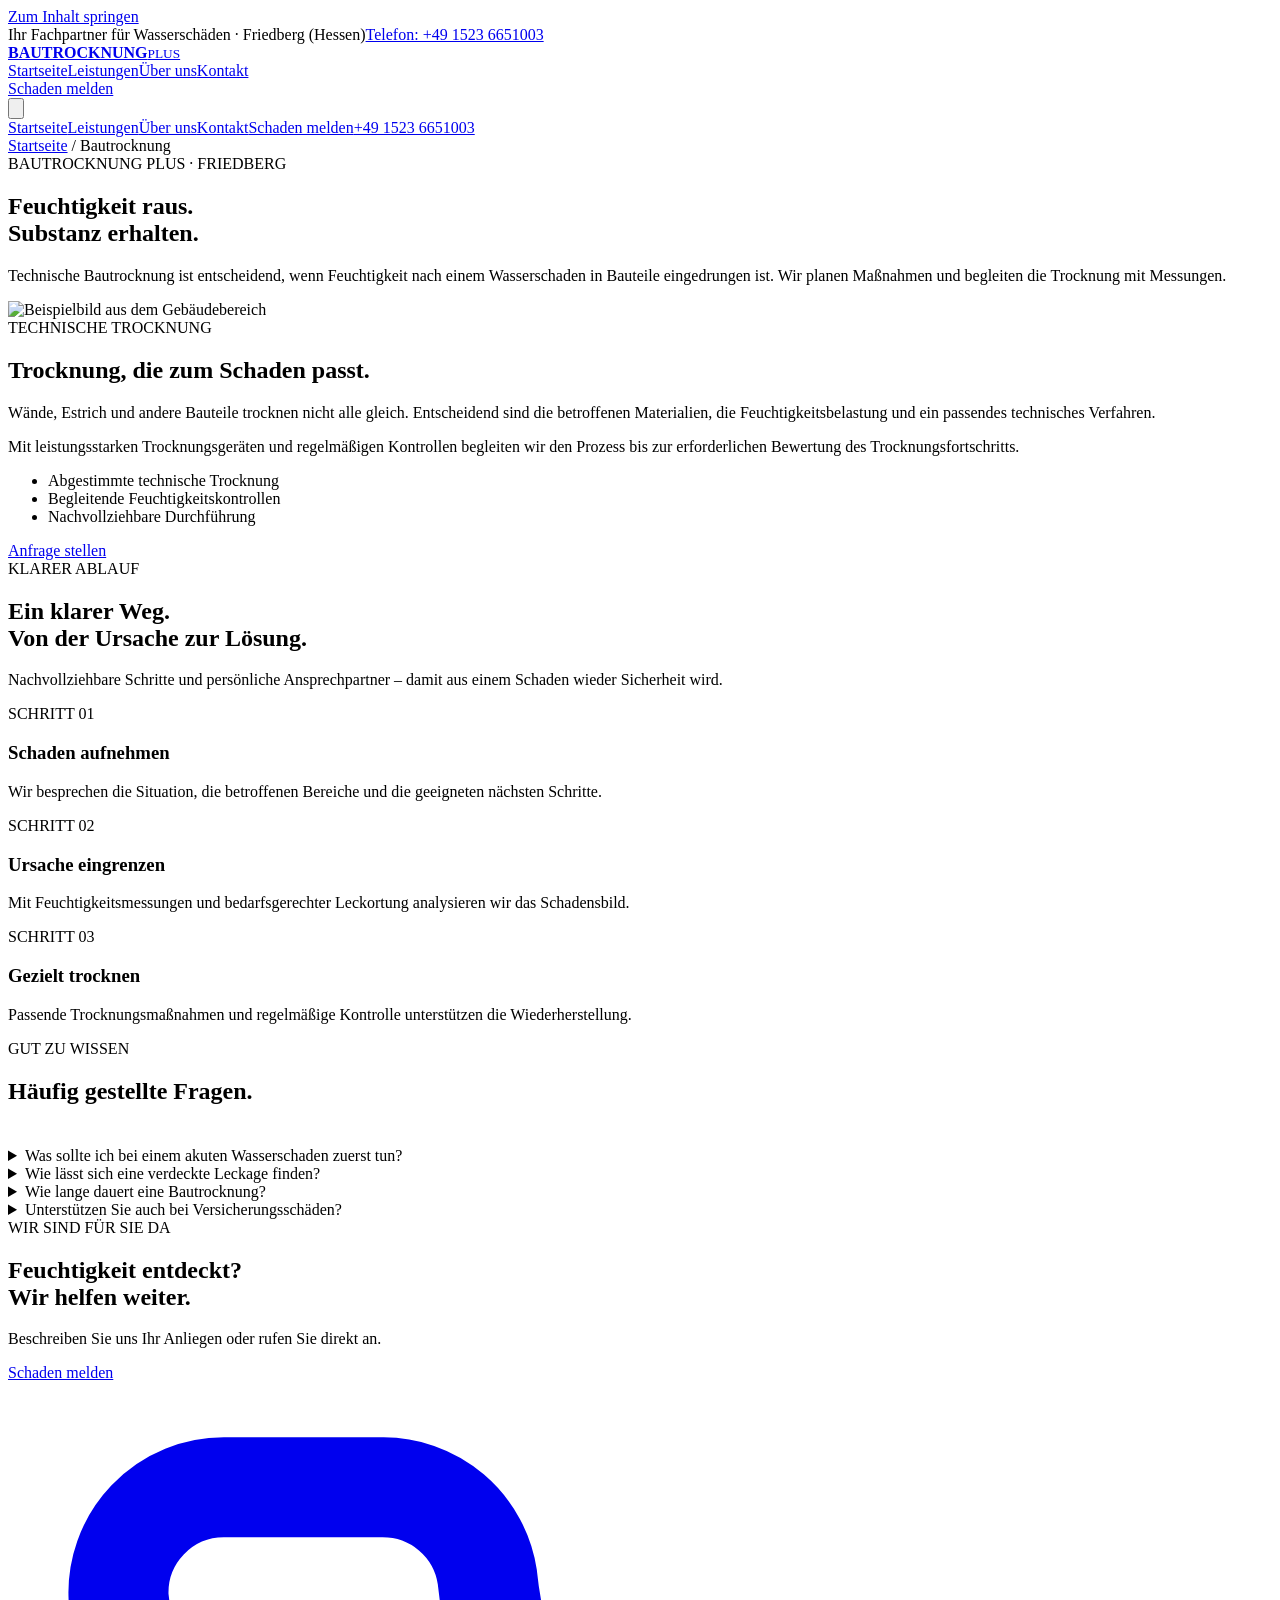
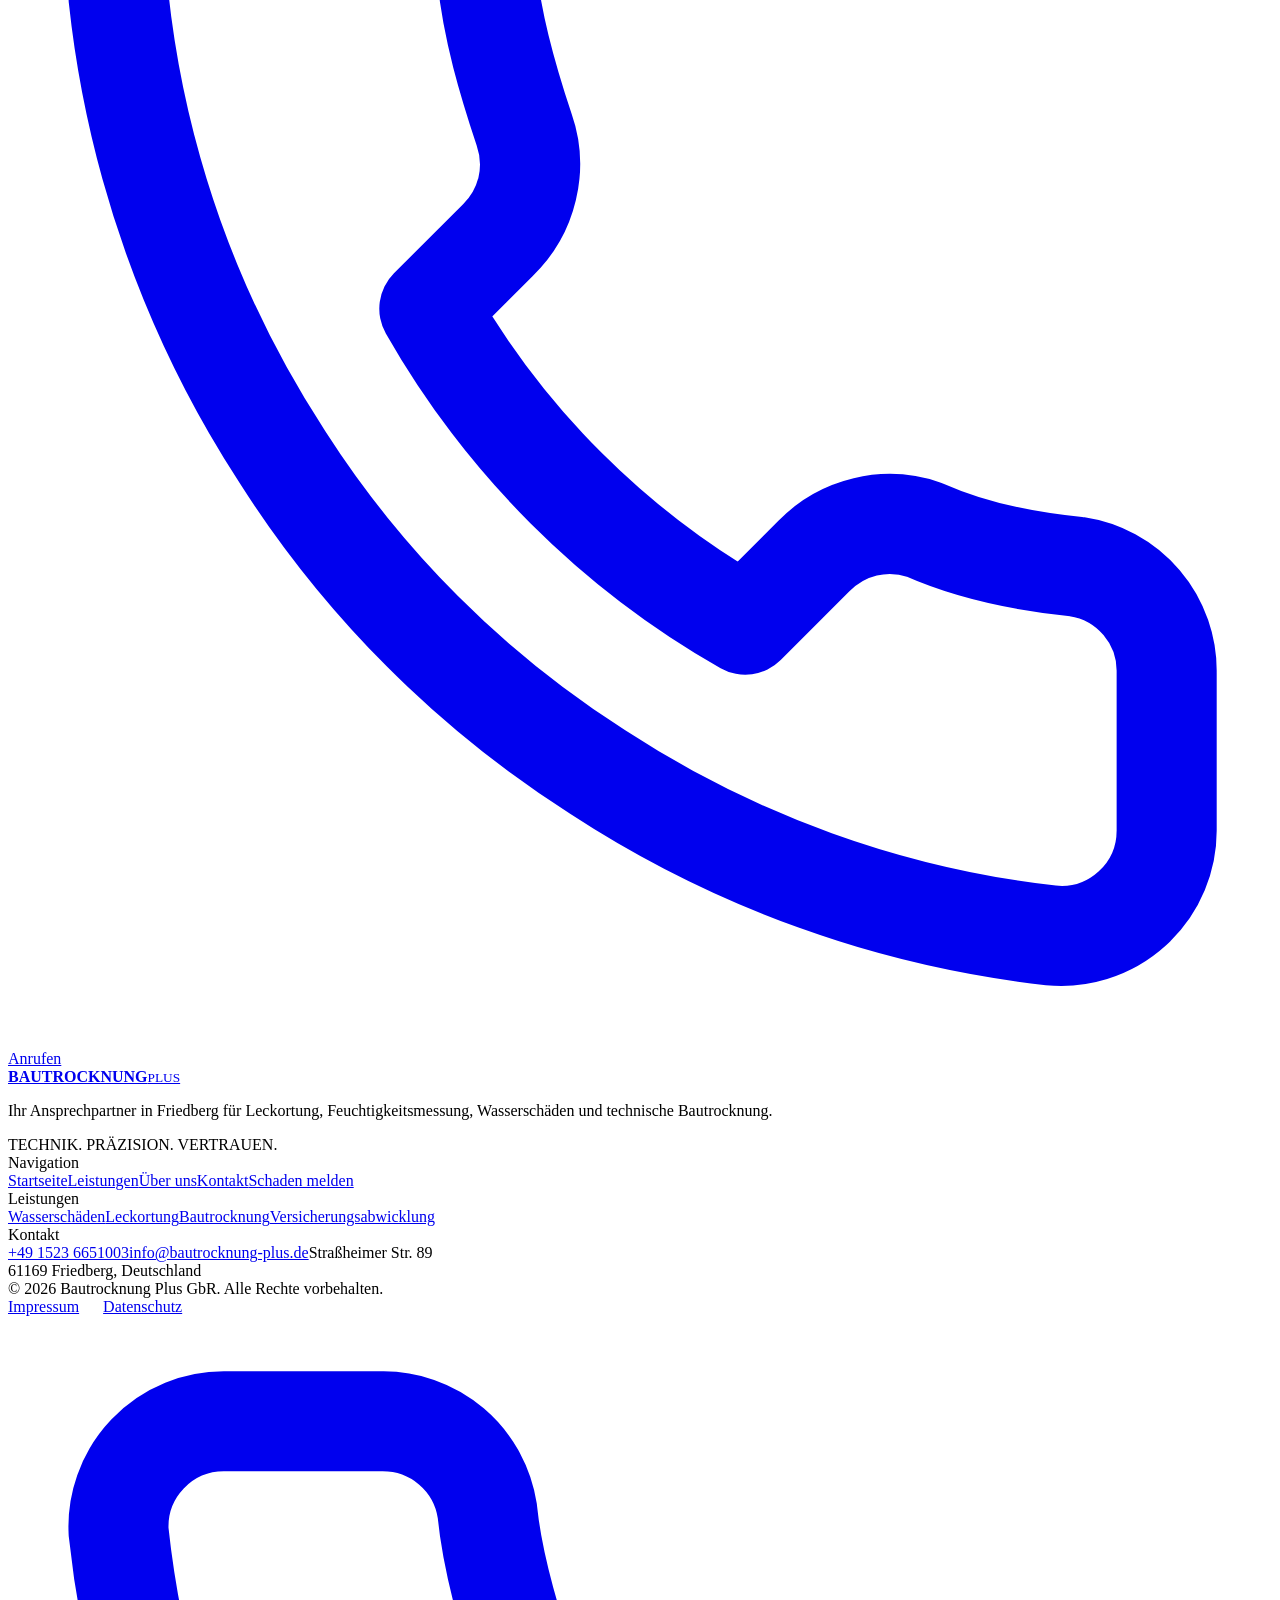
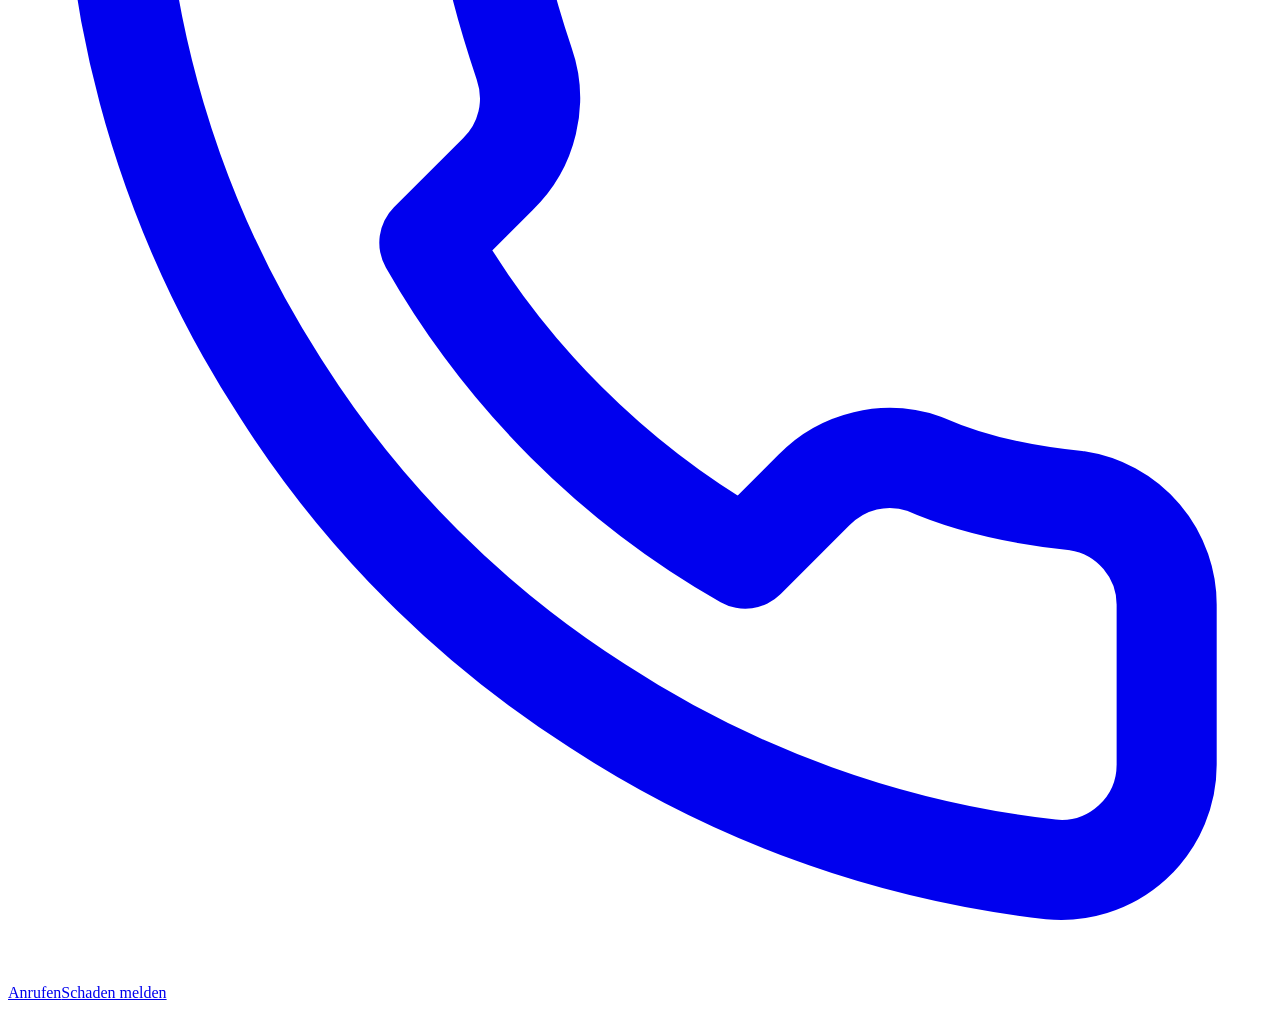
==== bautrocknung/index.html @ 899ab149 "Build complete German corporate website for Cloudflare Pages" ====
<!DOCTYPE html><html lang="de"><head><meta charset="utf-8"><meta name="viewport" content="width=device-width,initial-scale=1"><meta name="theme-color" content="#102b40"><meta name="description" content="Technische Bautrocknung ist entscheidend, wenn Feuchtigkeit nach einem Wasserschaden in Bauteile eingedrungen ist. Wir planen Maßnahmen und begleiten die Trocknung mit Messungen. Bautrocknung Plus GbR in Friedberg."><meta name="robots" content="index,follow,max-image-preview:large"><link rel="canonical" href="https://www.bautrocknung-plus.de/bautrocknung/"><title>Bautrocknung in Friedberg | Bautrocknung Plus</title><meta property="og:type" content="website"><meta property="og:locale" content="de_DE"><meta property="og:site_name" content="Bautrocknung Plus"><meta property="og:title" content="Bautrocknung in Friedberg | Bautrocknung Plus"><meta property="og:description" content="Technische Bautrocknung ist entscheidend, wenn Feuchtigkeit nach einem Wasserschaden in Bauteile eingedrungen ist. Wir planen Maßnahmen und begleiten die Trocknung mit Messungen. Bautrocknung Plus GbR in Friedberg."><meta property="og:image" content="https://images.unsplash.com/photo-1487958449943-2429e8be8625?auto=format&fit=crop&w=1500&q=83"><meta property="og:url" content="https://www.bautrocknung-plus.de/bautrocknung/"><link rel="icon" href="/assets/favicon.svg" type="image/svg+xml"><link rel="stylesheet" href="/assets/style.css"><script defer src="/assets/site.js"></script><script type="application/ld+json">{"@context":"https://schema.org","@type":"LocalBusiness","name":"Bautrocknung Plus GbR","url":"https://www.bautrocknung-plus.de/","telephone":"+49 1523 6651003","email":"info@bautrocknung-plus.de","address":{"@type":"PostalAddress","streetAddress":"Straßheimer Str. 89","postalCode":"61169","addressLocality":"Friedberg","addressCountry":"DE"},"areaServed":"Friedberg (Hessen)","description":"Leckortung, Feuchtigkeitsmessung und technische Bautrocknung bei Wasserschäden."}</script></head><body><a href="#main" class="skiplink">Zum Inhalt springen</a><div class="topbar"><div class="container topbar-inner"><span>Ihr Fachpartner für Wasserschäden · Friedberg (Hessen)</span><a href="tel:+4915236651003">Telefon: +49 1523 6651003</a></div></div><header class="site-header"><div class="container header-inner"><a class="brand" href="/" aria-label="Bautrocknung Plus – Startseite"><span class="brand-mark" aria-hidden="true"></span><span class="brand-text"><strong>BAUTROCKNUNG</strong><small>PLUS</small></span></a><nav class="desktop-nav" aria-label="Hauptnavigation"><a data-nav href="/">Startseite</a><a data-nav href="/leistungen/">Leistungen</a><a data-nav href="/ueber-uns/">Über uns</a><a data-nav href="/kontakt/">Kontakt</a></nav><div class="header-actions"><a href="/schaden-melden/" class="btn btn-primary">Schaden melden</a></div><button type="button" id="menu-toggle" class="menu-toggle" aria-label="Menü öffnen" aria-controls="mobile-nav" aria-expanded="false"><svg fill="none" stroke="currentColor" stroke-width="1.7" viewBox="0 0 24 24" aria-hidden="true"><path d="M4 7h16M4 12h16M4 17h16"/></svg></button></div><nav id="mobile-nav" class="mobile-nav" aria-label="Mobile Navigation"><a data-nav href="/">Startseite</a><a data-nav href="/leistungen/">Leistungen</a><a data-nav href="/ueber-uns/">Über uns</a><a data-nav href="/kontakt/">Kontakt</a><a href="/schaden-melden/" class="btn btn-primary">Schaden melden</a><a href="tel:+4915236651003">+49 1523 6651003</a></nav></header><main id="main"><section class="page-hero"><div class="container inner"><div class="breadcrumbs"><a href="/">Startseite</a> / Bautrocknung</div><div class="eyebrow">BAUTROCKNUNG PLUS · FRIEDBERG</div><h1>Feuchtigkeit raus.<br>Substanz erhalten.</h1><p>Technische Bautrocknung ist entscheidend, wenn Feuchtigkeit nach einem Wasserschaden in Bauteile eingedrungen ist. Wir planen Maßnahmen und begleiten die Trocknung mit Messungen.</p></div></section><section class="page-section"><div class="container split"><div class="split-media reveal"><img src="https://images.unsplash.com/photo-1503387762-592deb58ef4e?auto=format&fit=crop&w=1400&q=83" alt="Beispielbild aus dem Gebäudebereich" loading="lazy"></div><div class="split-content reveal"><div class="eyebrow">TECHNISCHE TROCKNUNG</div><h2>Trocknung, die zum Schaden passt.</h2><p>Wände, Estrich und andere Bauteile trocknen nicht alle gleich. Entscheidend sind die betroffenen Materialien, die Feuchtigkeitsbelastung und ein passendes technisches Verfahren.</p><p>Mit leistungsstarken Trocknungsgeräten und regelmäßigen Kontrollen begleiten wir den Prozess bis zur erforderlichen Bewertung des Trocknungsfortschritts.</p><ul class="checklist"><li>Abgestimmte technische Trocknung</li><li>Begleitende Feuchtigkeitskontrollen</li><li>Nachvollziehbare Durchführung</li></ul><a class="btn btn-primary" href="/schaden-melden/">Anfrage stellen</a></div></div></section><section class="section dark"><div class="container"><div class="eyebrow light">KLARER ABLAUF</div><div class="section-head"><div><h2>Ein klarer Weg.<br>Von der Ursache zur Lösung.</h2></div><p class="section-lead">Nachvollziehbare Schritte und persönliche Ansprechpartner – damit aus einem Schaden wieder Sicherheit wird.</p></div><div class="process-grid"><div class="process-step reveal"><span class="stepno">SCHRITT 01</span><h3>Schaden aufnehmen</h3><p>Wir besprechen die Situation, die betroffenen Bereiche und die geeigneten nächsten Schritte.</p></div><div class="process-step reveal"><span class="stepno">SCHRITT 02</span><h3>Ursache eingrenzen</h3><p>Mit Feuchtigkeitsmessungen und bedarfsgerechter Leckortung analysieren wir das Schadensbild.</p></div><div class="process-step reveal"><span class="stepno">SCHRITT 03</span><h3>Gezielt trocknen</h3><p>Passende Trocknungsmaßnahmen und regelmäßige Kontrolle unterstützen die Wiederherstellung.</p></div></div></div></section><section class="section"><div class="container faq"><div class="eyebrow">GUT ZU WISSEN</div><h2 style="margin-bottom:42px">Häufig gestellte Fragen.</h2><details><summary>Was sollte ich bei einem akuten Wasserschaden zuerst tun?</summary><p>Wenn möglich und sicher, stoppen Sie die Wasserzufuhr. Bei Gefahr durch Strom oder größere Wassermengen halten Sie Abstand und verständigen geeignete Not- bzw. Fachstellen. Dokumentieren Sie den Schaden und kontaktieren Sie anschließend einen Fachbetrieb.</p></details><details><summary>Wie lässt sich eine verdeckte Leckage finden?</summary><p>Abhängig von der Situation kommen Feuchtigkeitsmessungen und andere geeignete Messverfahren zum Einsatz. Ziel ist es, die mögliche Schadensursache möglichst präzise und mit möglichst wenig Eingriffen zu finden.</p></details><details><summary>Wie lange dauert eine Bautrocknung?</summary><p>Die Dauer hängt unter anderem von der Durchfeuchtung, der Bausubstanz, dem Schadenausmaß und dem eingesetzten Verfahren ab. Nach einer Begutachtung können die nächsten Schritte eingeordnet werden.</p></details><details><summary>Unterstützen Sie auch bei Versicherungsschäden?</summary><p>Ja. Bautrocknung Plus unterstützt bei der Dokumentation und der Abstimmung mit Hausverwaltungen und Versicherungen, soweit dies im konkreten Schadenfall erforderlich ist.</p></details></div></section></main><section class="cta-band" aria-label="Kontakt aufnehmen"><div class="container cta-inner"><div><div class="eyebrow white">WIR SIND FÜR SIE DA</div><h2>Feuchtigkeit entdeckt?<br>Wir helfen weiter.</h2><p>Beschreiben Sie uns Ihr Anliegen oder rufen Sie direkt an.</p></div><div class="cta-buttons"><a class="btn btn-white" href="/schaden-melden/">Schaden melden</a><a class="btn btn-glass" href="tel:+4915236651003"><svg viewBox="0 0 24 24" aria-hidden="true" fill="none" stroke="currentColor" stroke-width="1.9" stroke-linecap="round" stroke-linejoin="round"><path d="M22 16.9v3a2 2 0 0 1-2.2 2 19.8 19.8 0 0 1-8.6-3.1 19.6 19.6 0 0 1-6-6 19.8 19.8 0 0 1-3.1-8.7A2 2 0 0 1 4.1 2h3a2 2 0 0 1 2 1.7c.1 1 .4 2 .7 2.9a2 2 0 0 1-.5 2.1L8 10a16 16 0 0 0 6 6l1.3-1.3a2 2 0 0 1 2.1-.5c.9.4 1.9.6 2.9.7a2 2 0 0 1 1.7 2Z"/></svg> Anrufen</a></div></div></section><footer class="site-footer"><div class="container"><div class="footer-grid"><div><a class="brand" href="/" aria-label="Bautrocknung Plus – Startseite"><span class="brand-mark" aria-hidden="true"></span><span class="brand-text"><strong>BAUTROCKNUNG</strong><small>PLUS</small></span></a><p class="footer-about">Ihr Ansprechpartner in Friedberg für Leckortung, Feuchtigkeitsmessung, Wasserschäden und technische Bautrocknung.</p><div class="eyebrow light">TECHNIK. PRÄZISION. VERTRAUEN.</div></div><div><div class="footer-title">Navigation</div><div class="footer-links"><a href="/">Startseite</a><a href="/leistungen/">Leistungen</a><a href="/ueber-uns/">Über uns</a><a href="/kontakt/">Kontakt</a><a href="/schaden-melden/">Schaden melden</a></div></div><div><div class="footer-title">Leistungen</div><div class="footer-links"><a href="/wasserschaden/">Wasserschäden</a><a href="/leckortung/">Leckortung</a><a href="/bautrocknung/">Bautrocknung</a><a href="/leistungen/#versicherung">Versicherungsabwicklung</a></div></div><div><div class="footer-title">Kontakt</div><div class="footer-links"><a href="tel:+4915236651003">+49 1523 6651003</a><a href="mailto:info@bautrocknung-plus.de">info@bautrocknung-plus.de</a><span>Straßheimer Str. 89<br>61169 Friedberg, Deutschland</span></div></div></div><div class="footer-bottom"><span>© <span id="year">2026</span> Bautrocknung Plus GbR. Alle Rechte vorbehalten.</span><div style="display:flex;gap:24px"><a href="/impressum/">Impressum</a><a href="/datenschutz/">Datenschutz</a></div></div></div></footer><div class="emergency-bar"><a class="btn btn-outline" href="tel:+4915236651003"><svg viewBox="0 0 24 24" aria-hidden="true" fill="none" stroke="currentColor" stroke-width="1.9" stroke-linecap="round" stroke-linejoin="round"><path d="M22 16.9v3a2 2 0 0 1-2.2 2 19.8 19.8 0 0 1-8.6-3.1 19.6 19.6 0 0 1-6-6 19.8 19.8 0 0 1-3.1-8.7A2 2 0 0 1 4.1 2h3a2 2 0 0 1 2 1.7c.1 1 .4 2 .7 2.9a2 2 0 0 1-.5 2.1L8 10a16 16 0 0 0 6 6l1.3-1.3a2 2 0 0 1 2.1-.5c.9.4 1.9.6 2.9.7a2 2 0 0 1 1.7 2Z"/></svg> Anrufen</a><a class="btn btn-primary" href="/schaden-melden/">Schaden melden</a></div></body></html>
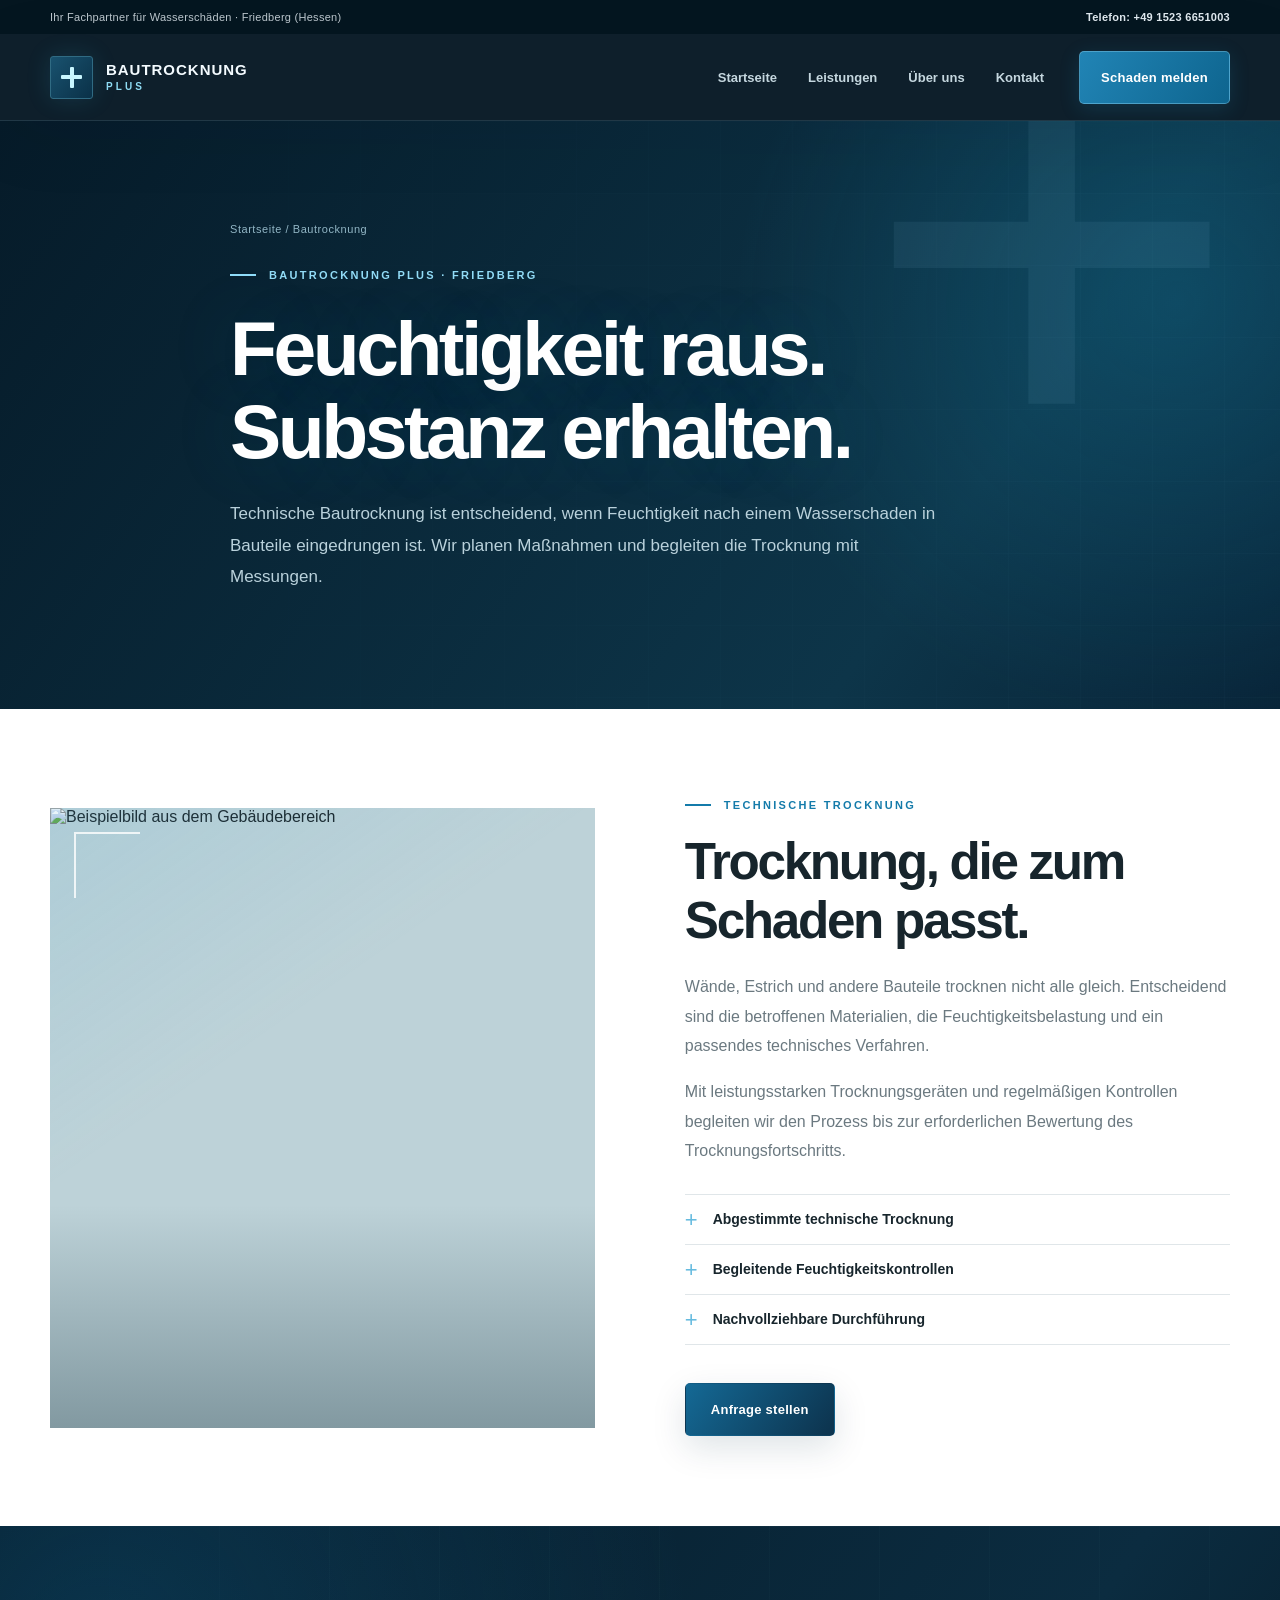
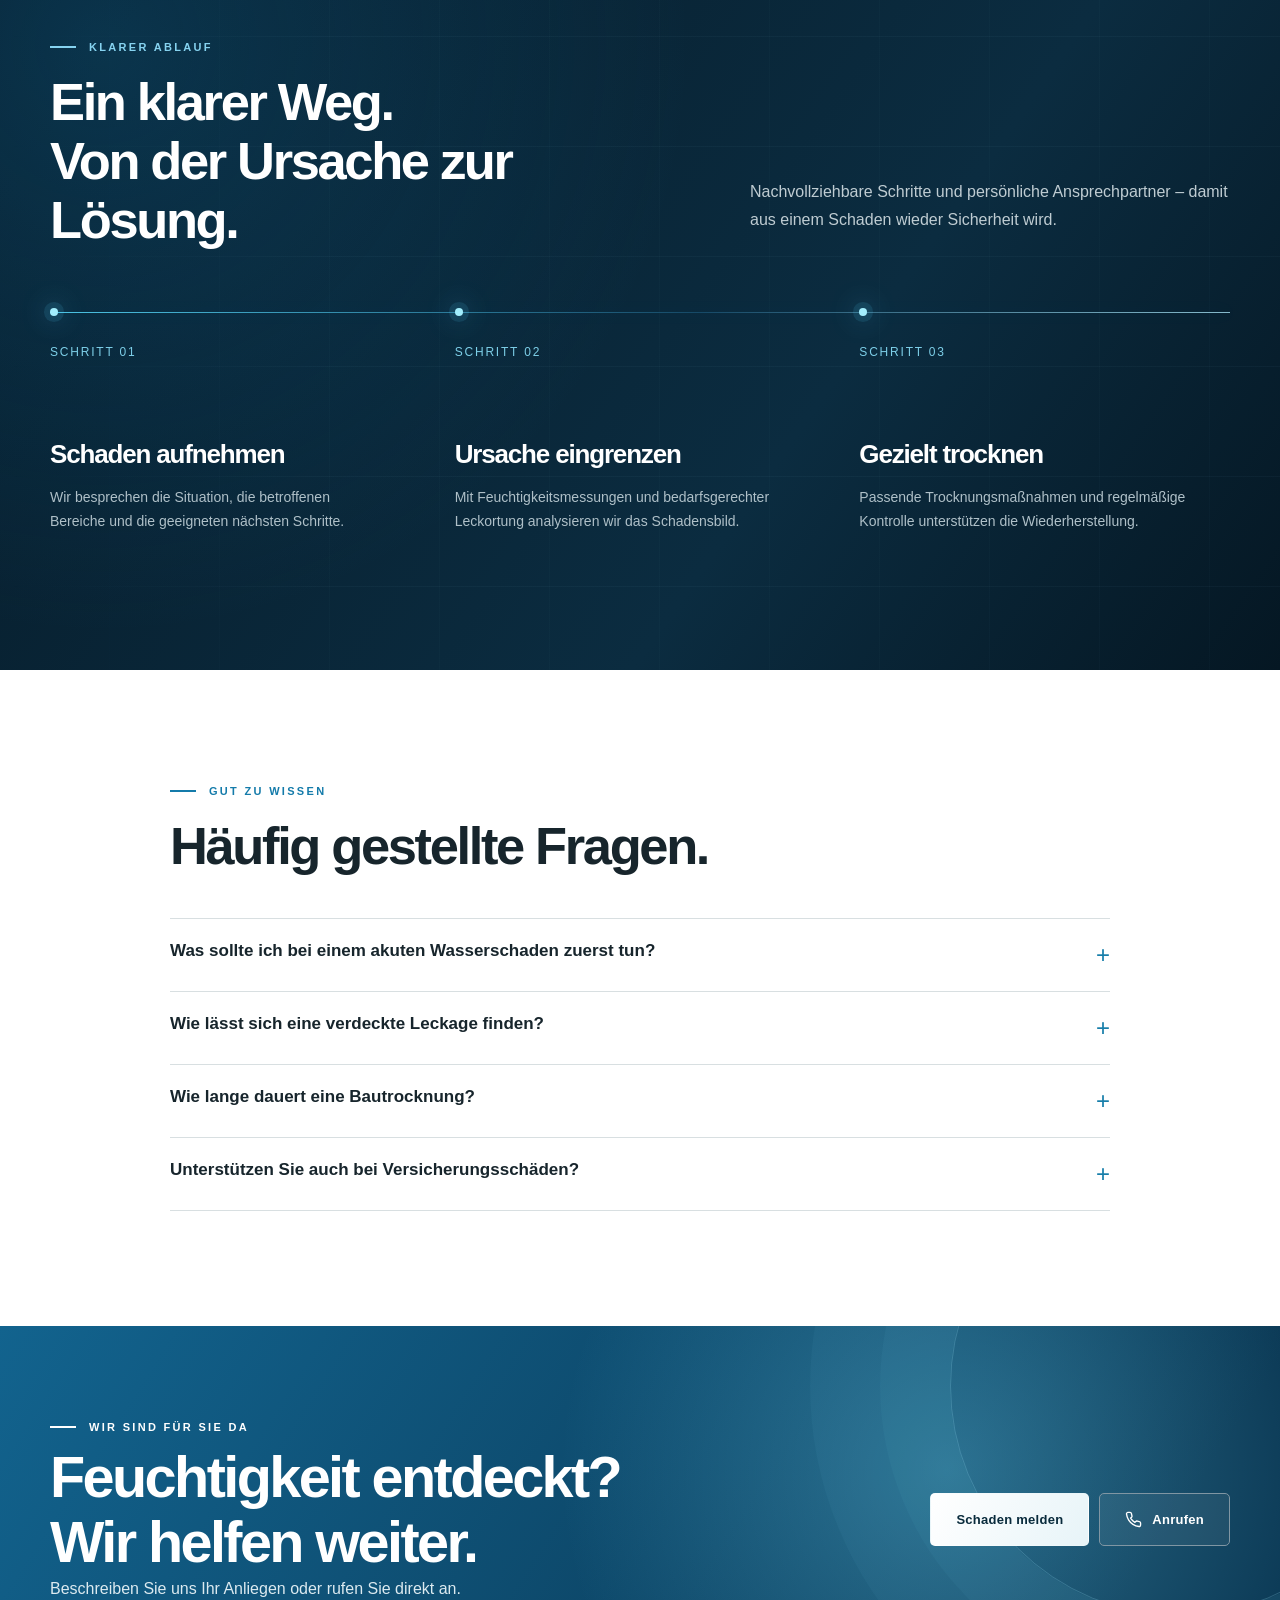
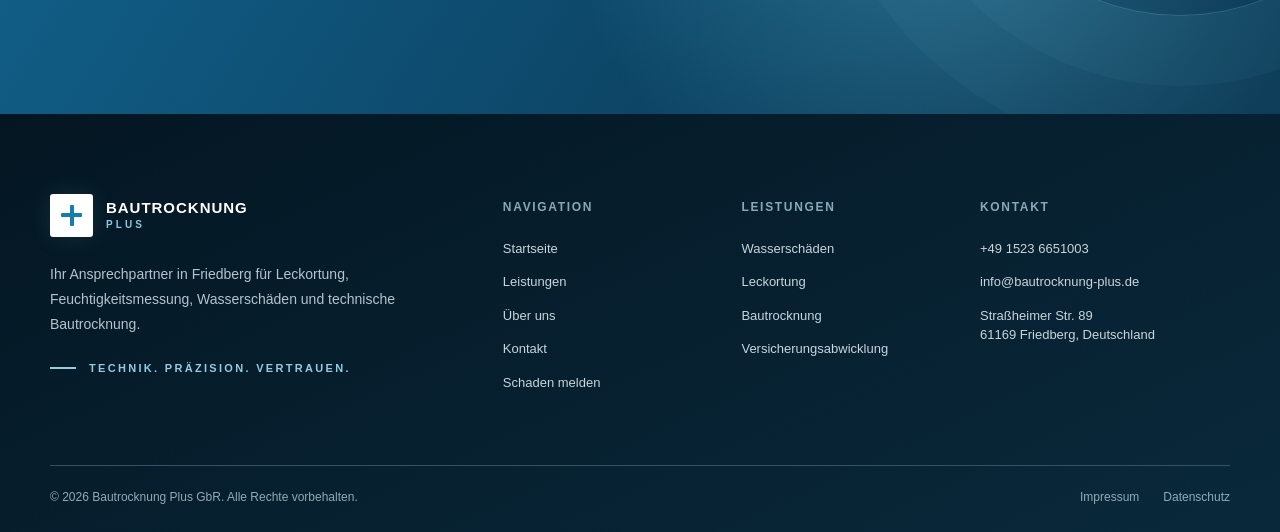
==== commit e3c37f1a: "Apply Lightfield visuals across bautrocknung/index.html" ====
--- a/bautrocknung/index.html
+++ b/bautrocknung/index.html
@@ -1 +1 @@
-<!DOCTYPE html><html lang="de"><head><meta charset="utf-8"><meta name="viewport" content="width=device-width,initial-scale=1"><meta name="theme-color" content="#102b40"><meta name="description" content="Technische Bautrocknung ist entscheidend, wenn Feuchtigkeit nach einem Wasserschaden in Bauteile eingedrungen ist. Wir planen Maßnahmen und begleiten die Trocknung mit Messungen. Bautrocknung Plus GbR in Friedberg."><meta name="robots" content="index,follow,max-image-preview:large"><link rel="canonical" href="https://www.bautrocknung-plus.de/bautrocknung/"><title>Bautrocknung in Friedberg | Bautrocknung Plus</title><meta property="og:type" content="website"><meta property="og:locale" content="de_DE"><meta property="og:site_name" content="Bautrocknung Plus"><meta property="og:title" content="Bautrocknung in Friedberg | Bautrocknung Plus"><meta property="og:description" content="Technische Bautrocknung ist entscheidend, wenn Feuchtigkeit nach einem Wasserschaden in Bauteile eingedrungen ist. Wir planen Maßnahmen und begleiten die Trocknung mit Messungen. Bautrocknung Plus GbR in Friedberg."><meta property="og:image" content="https://images.unsplash.com/photo-1487958449943-2429e8be8625?auto=format&fit=crop&w=1500&q=83"><meta property="og:url" content="https://www.bautrocknung-plus.de/bautrocknung/"><link rel="icon" href="/assets/favicon.svg" type="image/svg+xml"><link rel="stylesheet" href="/assets/style.css"><script defer src="/assets/site.js"></script><script type="application/ld+json">{"@context":"https://schema.org","@type":"LocalBusiness","name":"Bautrocknung Plus GbR","url":"https://www.bautrocknung-plus.de/","telephone":"+49 1523 6651003","email":"info@bautrocknung-plus.de","address":{"@type":"PostalAddress","streetAddress":"Straßheimer Str. 89","postalCode":"61169","addressLocality":"Friedberg","addressCountry":"DE"},"areaServed":"Friedberg (Hessen)","description":"Leckortung, Feuchtigkeitsmessung und technische Bautrocknung bei Wasserschäden."}</script></head><body><a href="#main" class="skiplink">Zum Inhalt springen</a><div class="topbar"><div class="container topbar-inner"><span>Ihr Fachpartner für Wasserschäden · Friedberg (Hessen)</span><a href="tel:+4915236651003">Telefon: +49 1523 6651003</a></div></div><header class="site-header"><div class="container header-inner"><a class="brand" href="/" aria-label="Bautrocknung Plus – Startseite"><span class="brand-mark" aria-hidden="true"></span><span class="brand-text"><strong>BAUTROCKNUNG</strong><small>PLUS</small></span></a><nav class="desktop-nav" aria-label="Hauptnavigation"><a data-nav href="/">Startseite</a><a data-nav href="/leistungen/">Leistungen</a><a data-nav href="/ueber-uns/">Über uns</a><a data-nav href="/kontakt/">Kontakt</a></nav><div class="header-actions"><a href="/schaden-melden/" class="btn btn-primary">Schaden melden</a></div><button type="button" id="menu-toggle" class="menu-toggle" aria-label="Menü öffnen" aria-controls="mobile-nav" aria-expanded="false"><svg fill="none" stroke="currentColor" stroke-width="1.7" viewBox="0 0 24 24" aria-hidden="true"><path d="M4 7h16M4 12h16M4 17h16"/></svg></button></div><nav id="mobile-nav" class="mobile-nav" aria-label="Mobile Navigation"><a data-nav href="/">Startseite</a><a data-nav href="/leistungen/">Leistungen</a><a data-nav href="/ueber-uns/">Über uns</a><a data-nav href="/kontakt/">Kontakt</a><a href="/schaden-melden/" class="btn btn-primary">Schaden melden</a><a href="tel:+4915236651003">+49 1523 6651003</a></nav></header><main id="main"><section class="page-hero"><div class="container inner"><div class="breadcrumbs"><a href="/">Startseite</a> / Bautrocknung</div><div class="eyebrow">BAUTROCKNUNG PLUS · FRIEDBERG</div><h1>Feuchtigkeit raus.<br>Substanz erhalten.</h1><p>Technische Bautrocknung ist entscheidend, wenn Feuchtigkeit nach einem Wasserschaden in Bauteile eingedrungen ist. Wir planen Maßnahmen und begleiten die Trocknung mit Messungen.</p></div></section><section class="page-section"><div class="container split"><div class="split-media reveal"><img src="https://images.unsplash.com/photo-1503387762-592deb58ef4e?auto=format&fit=crop&w=1400&q=83" alt="Beispielbild aus dem Gebäudebereich" loading="lazy"></div><div class="split-content reveal"><div class="eyebrow">TECHNISCHE TROCKNUNG</div><h2>Trocknung, die zum Schaden passt.</h2><p>Wände, Estrich und andere Bauteile trocknen nicht alle gleich. Entscheidend sind die betroffenen Materialien, die Feuchtigkeitsbelastung und ein passendes technisches Verfahren.</p><p>Mit leistungsstarken Trocknungsgeräten und regelmäßigen Kontrollen begleiten wir den Prozess bis zur erforderlichen Bewertung des Trocknungsfortschritts.</p><ul class="checklist"><li>Abgestimmte technische Trocknung</li><li>Begleitende Feuchtigkeitskontrollen</li><li>Nachvollziehbare Durchführung</li></ul><a class="btn btn-primary" href="/schaden-melden/">Anfrage stellen</a></div></div></section><section class="section dark"><div class="container"><div class="eyebrow light">KLARER ABLAUF</div><div class="section-head"><div><h2>Ein klarer Weg.<br>Von der Ursache zur Lösung.</h2></div><p class="section-lead">Nachvollziehbare Schritte und persönliche Ansprechpartner – damit aus einem Schaden wieder Sicherheit wird.</p></div><div class="process-grid"><div class="process-step reveal"><span class="stepno">SCHRITT 01</span><h3>Schaden aufnehmen</h3><p>Wir besprechen die Situation, die betroffenen Bereiche und die geeigneten nächsten Schritte.</p></div><div class="process-step reveal"><span class="stepno">SCHRITT 02</span><h3>Ursache eingrenzen</h3><p>Mit Feuchtigkeitsmessungen und bedarfsgerechter Leckortung analysieren wir das Schadensbild.</p></div><div class="process-step reveal"><span class="stepno">SCHRITT 03</span><h3>Gezielt trocknen</h3><p>Passende Trocknungsmaßnahmen und regelmäßige Kontrolle unterstützen die Wiederherstellung.</p></div></div></div></section><section class="section"><div class="container faq"><div class="eyebrow">GUT ZU WISSEN</div><h2 style="margin-bottom:42px">Häufig gestellte Fragen.</h2><details><summary>Was sollte ich bei einem akuten Wasserschaden zuerst tun?</summary><p>Wenn möglich und sicher, stoppen Sie die Wasserzufuhr. Bei Gefahr durch Strom oder größere Wassermengen halten Sie Abstand und verständigen geeignete Not- bzw. Fachstellen. Dokumentieren Sie den Schaden und kontaktieren Sie anschließend einen Fachbetrieb.</p></details><details><summary>Wie lässt sich eine verdeckte Leckage finden?</summary><p>Abhängig von der Situation kommen Feuchtigkeitsmessungen und andere geeignete Messverfahren zum Einsatz. Ziel ist es, die mögliche Schadensursache möglichst präzise und mit möglichst wenig Eingriffen zu finden.</p></details><details><summary>Wie lange dauert eine Bautrocknung?</summary><p>Die Dauer hängt unter anderem von der Durchfeuchtung, der Bausubstanz, dem Schadenausmaß und dem eingesetzten Verfahren ab. Nach einer Begutachtung können die nächsten Schritte eingeordnet werden.</p></details><details><summary>Unterstützen Sie auch bei Versicherungsschäden?</summary><p>Ja. Bautrocknung Plus unterstützt bei der Dokumentation und der Abstimmung mit Hausverwaltungen und Versicherungen, soweit dies im konkreten Schadenfall erforderlich ist.</p></details></div></section></main><section class="cta-band" aria-label="Kontakt aufnehmen"><div class="container cta-inner"><div><div class="eyebrow white">WIR SIND FÜR SIE DA</div><h2>Feuchtigkeit entdeckt?<br>Wir helfen weiter.</h2><p>Beschreiben Sie uns Ihr Anliegen oder rufen Sie direkt an.</p></div><div class="cta-buttons"><a class="btn btn-white" href="/schaden-melden/">Schaden melden</a><a class="btn btn-glass" href="tel:+4915236651003"><svg viewBox="0 0 24 24" aria-hidden="true" fill="none" stroke="currentColor" stroke-width="1.9" stroke-linecap="round" stroke-linejoin="round"><path d="M22 16.9v3a2 2 0 0 1-2.2 2 19.8 19.8 0 0 1-8.6-3.1 19.6 19.6 0 0 1-6-6 19.8 19.8 0 0 1-3.1-8.7A2 2 0 0 1 4.1 2h3a2 2 0 0 1 2 1.7c.1 1 .4 2 .7 2.9a2 2 0 0 1-.5 2.1L8 10a16 16 0 0 0 6 6l1.3-1.3a2 2 0 0 1 2.1-.5c.9.4 1.9.6 2.9.7a2 2 0 0 1 1.7 2Z"/></svg> Anrufen</a></div></div></section><footer class="site-footer"><div class="container"><div class="footer-grid"><div><a class="brand" href="/" aria-label="Bautrocknung Plus – Startseite"><span class="brand-mark" aria-hidden="true"></span><span class="brand-text"><strong>BAUTROCKNUNG</strong><small>PLUS</small></span></a><p class="footer-about">Ihr Ansprechpartner in Friedberg für Leckortung, Feuchtigkeitsmessung, Wasserschäden und technische Bautrocknung.</p><div class="eyebrow light">TECHNIK. PRÄZISION. VERTRAUEN.</div></div><div><div class="footer-title">Navigation</div><div class="footer-links"><a href="/">Startseite</a><a href="/leistungen/">Leistungen</a><a href="/ueber-uns/">Über uns</a><a href="/kontakt/">Kontakt</a><a href="/schaden-melden/">Schaden melden</a></div></div><div><div class="footer-title">Leistungen</div><div class="footer-links"><a href="/wasserschaden/">Wasserschäden</a><a href="/leckortung/">Leckortung</a><a href="/bautrocknung/">Bautrocknung</a><a href="/leistungen/#versicherung">Versicherungsabwicklung</a></div></div><div><div class="footer-title">Kontakt</div><div class="footer-links"><a href="tel:+4915236651003">+49 1523 6651003</a><a href="mailto:info@bautrocknung-plus.de">info@bautrocknung-plus.de</a><span>Straßheimer Str. 89<br>61169 Friedberg, Deutschland</span></div></div></div><div class="footer-bottom"><span>© <span id="year">2026</span> Bautrocknung Plus GbR. Alle Rechte vorbehalten.</span><div style="display:flex;gap:24px"><a href="/impressum/">Impressum</a><a href="/datenschutz/">Datenschutz</a></div></div></div></footer><div class="emergency-bar"><a class="btn btn-outline" href="tel:+4915236651003"><svg viewBox="0 0 24 24" aria-hidden="true" fill="none" stroke="currentColor" stroke-width="1.9" stroke-linecap="round" stroke-linejoin="round"><path d="M22 16.9v3a2 2 0 0 1-2.2 2 19.8 19.8 0 0 1-8.6-3.1 19.6 19.6 0 0 1-6-6 19.8 19.8 0 0 1-3.1-8.7A2 2 0 0 1 4.1 2h3a2 2 0 0 1 2 1.7c.1 1 .4 2 .7 2.9a2 2 0 0 1-.5 2.1L8 10a16 16 0 0 0 6 6l1.3-1.3a2 2 0 0 1 2.1-.5c.9.4 1.9.6 2.9.7a2 2 0 0 1 1.7 2Z"/></svg> Anrufen</a><a class="btn btn-primary" href="/schaden-melden/">Schaden melden</a></div></body></html>+<!DOCTYPE html><html lang="de"><head><meta charset="utf-8"><meta name="viewport" content="width=device-width,initial-scale=1"><meta name="theme-color" content="#102b40"><meta name="description" content="Technische Bautrocknung ist entscheidend, wenn Feuchtigkeit nach einem Wasserschaden in Bauteile eingedrungen ist. Wir planen Maßnahmen und begleiten die Trocknung mit Messungen. Bautrocknung Plus GbR in Friedberg."><meta name="robots" content="index,follow,max-image-preview:large"><link rel="canonical" href="https://www.bautrocknung-plus.de/bautrocknung/"><title>Bautrocknung in Friedberg | Bautrocknung Plus</title><meta property="og:type" content="website"><meta property="og:locale" content="de_DE"><meta property="og:site_name" content="Bautrocknung Plus"><meta property="og:title" content="Bautrocknung in Friedberg | Bautrocknung Plus"><meta property="og:description" content="Technische Bautrocknung ist entscheidend, wenn Feuchtigkeit nach einem Wasserschaden in Bauteile eingedrungen ist. Wir planen Maßnahmen und begleiten die Trocknung mit Messungen. Bautrocknung Plus GbR in Friedberg."><meta property="og:image" content="https://images.unsplash.com/photo-1487958449943-2429e8be8625?auto=format&fit=crop&w=1500&q=83"><meta property="og:url" content="https://www.bautrocknung-plus.de/bautrocknung/"><link rel="icon" href="/assets/favicon.svg" type="image/svg+xml"><link rel="stylesheet" href="/assets/style.css"><link rel="stylesheet" href="/assets/experience.css"><script defer src="/assets/site.js"></script><script defer src="/assets/experience.js"></script><script type="application/ld+json">{"@context":"https://schema.org","@type":"LocalBusiness","name":"Bautrocknung Plus GbR","url":"https://www.bautrocknung-plus.de/","telephone":"+49 1523 6651003","email":"info@bautrocknung-plus.de","address":{"@type":"PostalAddress","streetAddress":"Straßheimer Str. 89","postalCode":"61169","addressLocality":"Friedberg","addressCountry":"DE"},"areaServed":"Friedberg (Hessen)","description":"Leckortung, Feuchtigkeitsmessung und technische Bautrocknung bei Wasserschäden."}</script></head><body><a href="#main" class="skiplink">Zum Inhalt springen</a><div class="topbar"><div class="container topbar-inner"><span>Ihr Fachpartner für Wasserschäden · Friedberg (Hessen)</span><a href="tel:+4915236651003">Telefon: +49 1523 6651003</a></div></div><header class="site-header"><div class="container header-inner"><a class="brand" href="/" aria-label="Bautrocknung Plus – Startseite"><span class="brand-mark" aria-hidden="true"></span><span class="brand-text"><strong>BAUTROCKNUNG</strong><small>PLUS</small></span></a><nav class="desktop-nav" aria-label="Hauptnavigation"><a data-nav href="/">Startseite</a><a data-nav href="/leistungen/">Leistungen</a><a data-nav href="/ueber-uns/">Über uns</a><a data-nav href="/kontakt/">Kontakt</a></nav><div class="header-actions"><a href="/schaden-melden/" class="btn btn-primary">Schaden melden</a></div><button type="button" id="menu-toggle" class="menu-toggle" aria-label="Menü öffnen" aria-controls="mobile-nav" aria-expanded="false"><svg fill="none" stroke="currentColor" stroke-width="1.7" viewBox="0 0 24 24" aria-hidden="true"><path d="M4 7h16M4 12h16M4 17h16"/></svg></button></div><nav id="mobile-nav" class="mobile-nav" aria-label="Mobile Navigation"><a data-nav href="/">Startseite</a><a data-nav href="/leistungen/">Leistungen</a><a data-nav href="/ueber-uns/">Über uns</a><a data-nav href="/kontakt/">Kontakt</a><a href="/schaden-melden/" class="btn btn-primary">Schaden melden</a><a href="tel:+4915236651003">+49 1523 6651003</a></nav></header><main id="main"><section class="page-hero"><div class="container inner"><div class="breadcrumbs"><a href="/">Startseite</a> / Bautrocknung</div><div class="eyebrow">BAUTROCKNUNG PLUS · FRIEDBERG</div><h1>Feuchtigkeit raus.<br>Substanz erhalten.</h1><p>Technische Bautrocknung ist entscheidend, wenn Feuchtigkeit nach einem Wasserschaden in Bauteile eingedrungen ist. Wir planen Maßnahmen und begleiten die Trocknung mit Messungen.</p></div></section><section class="page-section"><div class="container split"><div class="split-media reveal"><img src="https://images.unsplash.com/photo-1503387762-592deb58ef4e?auto=format&fit=crop&w=1400&q=83" alt="Beispielbild aus dem Gebäudebereich" loading="lazy"></div><div class="split-content reveal"><div class="eyebrow">TECHNISCHE TROCKNUNG</div><h2>Trocknung, die zum Schaden passt.</h2><p>Wände, Estrich und andere Bauteile trocknen nicht alle gleich. Entscheidend sind die betroffenen Materialien, die Feuchtigkeitsbelastung und ein passendes technisches Verfahren.</p><p>Mit leistungsstarken Trocknungsgeräten und regelmäßigen Kontrollen begleiten wir den Prozess bis zur erforderlichen Bewertung des Trocknungsfortschritts.</p><ul class="checklist"><li>Abgestimmte technische Trocknung</li><li>Begleitende Feuchtigkeitskontrollen</li><li>Nachvollziehbare Durchführung</li></ul><a class="btn btn-primary" href="/schaden-melden/">Anfrage stellen</a></div></div></section><section class="section dark"><div class="container"><div class="eyebrow light">KLARER ABLAUF</div><div class="section-head"><div><h2>Ein klarer Weg.<br>Von der Ursache zur Lösung.</h2></div><p class="section-lead">Nachvollziehbare Schritte und persönliche Ansprechpartner – damit aus einem Schaden wieder Sicherheit wird.</p></div><div class="process-grid"><div class="process-step reveal"><span class="stepno">SCHRITT 01</span><h3>Schaden aufnehmen</h3><p>Wir besprechen die Situation, die betroffenen Bereiche und die geeigneten nächsten Schritte.</p></div><div class="process-step reveal"><span class="stepno">SCHRITT 02</span><h3>Ursache eingrenzen</h3><p>Mit Feuchtigkeitsmessungen und bedarfsgerechter Leckortung analysieren wir das Schadensbild.</p></div><div class="process-step reveal"><span class="stepno">SCHRITT 03</span><h3>Gezielt trocknen</h3><p>Passende Trocknungsmaßnahmen und regelmäßige Kontrolle unterstützen die Wiederherstellung.</p></div></div></div></section><section class="section"><div class="container faq"><div class="eyebrow">GUT ZU WISSEN</div><h2 style="margin-bottom:42px">Häufig gestellte Fragen.</h2><details><summary>Was sollte ich bei einem akuten Wasserschaden zuerst tun?</summary><p>Wenn möglich und sicher, stoppen Sie die Wasserzufuhr. Bei Gefahr durch Strom oder größere Wassermengen halten Sie Abstand und verständigen geeignete Not- bzw. Fachstellen. Dokumentieren Sie den Schaden und kontaktieren Sie anschließend einen Fachbetrieb.</p></details><details><summary>Wie lässt sich eine verdeckte Leckage finden?</summary><p>Abhängig von der Situation kommen Feuchtigkeitsmessungen und andere geeignete Messverfahren zum Einsatz. Ziel ist es, die mögliche Schadensursache möglichst präzise und mit möglichst wenig Eingriffen zu finden.</p></details><details><summary>Wie lange dauert eine Bautrocknung?</summary><p>Die Dauer hängt unter anderem von der Durchfeuchtung, der Bausubstanz, dem Schadenausmaß und dem eingesetzten Verfahren ab. Nach einer Begutachtung können die nächsten Schritte eingeordnet werden.</p></details><details><summary>Unterstützen Sie auch bei Versicherungsschäden?</summary><p>Ja. Bautrocknung Plus unterstützt bei der Dokumentation und der Abstimmung mit Hausverwaltungen und Versicherungen, soweit dies im konkreten Schadenfall erforderlich ist.</p></details></div></section></main><section class="cta-band" aria-label="Kontakt aufnehmen"><div class="container cta-inner"><div><div class="eyebrow white">WIR SIND FÜR SIE DA</div><h2>Feuchtigkeit entdeckt?<br>Wir helfen weiter.</h2><p>Beschreiben Sie uns Ihr Anliegen oder rufen Sie direkt an.</p></div><div class="cta-buttons"><a class="btn btn-white" href="/schaden-melden/">Schaden melden</a><a class="btn btn-glass" href="tel:+4915236651003"><svg viewBox="0 0 24 24" aria-hidden="true" fill="none" stroke="currentColor" stroke-width="1.9" stroke-linecap="round" stroke-linejoin="round"><path d="M22 16.9v3a2 2 0 0 1-2.2 2 19.8 19.8 0 0 1-8.6-3.1 19.6 19.6 0 0 1-6-6 19.8 19.8 0 0 1-3.1-8.7A2 2 0 0 1 4.1 2h3a2 2 0 0 1 2 1.7c.1 1 .4 2 .7 2.9a2 2 0 0 1-.5 2.1L8 10a16 16 0 0 0 6 6l1.3-1.3a2 2 0 0 1 2.1-.5c.9.4 1.9.6 2.9.7a2 2 0 0 1 1.7 2Z"/></svg> Anrufen</a></div></div></section><footer class="site-footer"><div class="container"><div class="footer-grid"><div><a class="brand" href="/" aria-label="Bautrocknung Plus – Startseite"><span class="brand-mark" aria-hidden="true"></span><span class="brand-text"><strong>BAUTROCKNUNG</strong><small>PLUS</small></span></a><p class="footer-about">Ihr Ansprechpartner in Friedberg für Leckortung, Feuchtigkeitsmessung, Wasserschäden und technische Bautrocknung.</p><div class="eyebrow light">TECHNIK. PRÄZISION. VERTRAUEN.</div></div><div><div class="footer-title">Navigation</div><div class="footer-links"><a href="/">Startseite</a><a href="/leistungen/">Leistungen</a><a href="/ueber-uns/">Über uns</a><a href="/kontakt/">Kontakt</a><a href="/schaden-melden/">Schaden melden</a></div></div><div><div class="footer-title">Leistungen</div><div class="footer-links"><a href="/wasserschaden/">Wasserschäden</a><a href="/leckortung/">Leckortung</a><a href="/bautrocknung/">Bautrocknung</a><a href="/leistungen/#versicherung">Versicherungsabwicklung</a></div></div><div><div class="footer-title">Kontakt</div><div class="footer-links"><a href="tel:+4915236651003">+49 1523 6651003</a><a href="mailto:info@bautrocknung-plus.de">info@bautrocknung-plus.de</a><span>Straßheimer Str. 89<br>61169 Friedberg, Deutschland</span></div></div></div><div class="footer-bottom"><span>© <span id="year">2026</span> Bautrocknung Plus GbR. Alle Rechte vorbehalten.</span><div style="display:flex;gap:24px"><a href="/impressum/">Impressum</a><a href="/datenschutz/">Datenschutz</a></div></div></div></footer><div class="emergency-bar"><a class="btn btn-outline" href="tel:+4915236651003"><svg viewBox="0 0 24 24" aria-hidden="true" fill="none" stroke="currentColor" stroke-width="1.9" stroke-linecap="round" stroke-linejoin="round"><path d="M22 16.9v3a2 2 0 0 1-2.2 2 19.8 19.8 0 0 1-8.6-3.1 19.6 19.6 0 0 1-6-6 19.8 19.8 0 0 1-3.1-8.7A2 2 0 0 1 4.1 2h3a2 2 0 0 1 2 1.7c.1 1 .4 2 .7 2.9a2 2 0 0 1-.5 2.1L8 10a16 16 0 0 0 6 6l1.3-1.3a2 2 0 0 1 2.1-.5c.9.4 1.9.6 2.9.7a2 2 0 0 1 1.7 2Z"/></svg> Anrufen</a><a class="btn btn-primary" href="/schaden-melden/">Schaden melden</a></div></body></html>
--- a/assets/style.css
+++ b/assets/style.css
@@ -0,0 +1,9 @@
+
+:root{--navy:#102b40;--navy2:#0b2233;--blue:#177eaa;--blue2:#dcebf0;--ice:#eef4f5;--paper:#f6f7f5;--white:#fff;--ink:#17252c;--muted:#64717a;--line:#d8dfe1;--r:12px;--max:1272px}
+*,*:before,*:after{box-sizing:border-box}html{scroll-behavior:smooth;scroll-padding-top:96px}body{margin:0;color:var(--ink);background:#fff;font-family:Inter,Arial,"Helvetica Neue",sans-serif;-webkit-font-smoothing:antialiased}body.locked{overflow:hidden}a{color:inherit;text-decoration:none}button,input,textarea,select{font:inherit}button{cursor:pointer}button:disabled{opacity:.5;cursor:not-allowed}img{display:block;width:100%;height:100%;object-fit:cover}p{line-height:1.74}h1,h2,h3,p{margin-top:0}h1,h2,h3{letter-spacing:-.045em}::selection{background:#b1d5e5;color:#0b2233}:focus-visible{outline:3px solid #66b2d6;outline-offset:3px}.container{width:min(var(--max),calc(100% - 100px));margin-inline:auto}.eyebrow{display:flex;align-items:center;gap:13px;font-size:11px;font-weight:800;letter-spacing:.21em;text-transform:uppercase;color:var(--blue)}.eyebrow:before{content:"";height:2px;width:26px;background:currentColor;flex:none}.eyebrow.light{color:#97c9e1}.eyebrow.white{color:#fff}.btn{border:1px solid transparent;border-radius:5px;padding:17px 25px;min-height:53px;display:inline-flex;justify-content:center;align-items:center;gap:10px;text-align:center;font-size:13px;font-weight:750;letter-spacing:.02em;transition:background .2s,color .2s,border-color .2s,transform .2s;white-space:normal}.btn:hover{transform:translateY(-2px)}.btn-primary{background:var(--navy);color:#fff}.btn-primary:hover{background:#1c5370}.btn-blue{background:var(--blue);color:#fff}.btn-blue:hover{background:#08648e}.btn-white{background:#fff;color:var(--navy)}.btn-white:hover{background:#e7eff2}.btn-outline{border-color:#b7c9d1;color:var(--navy);background:transparent}.btn-outline:hover{background:#e8eef0}.btn-glass{color:#fff;border-color:#8096a3;background:rgba(255,255,255,.06)}.btn-glass:hover{background:rgba(255,255,255,.16)}.btn-sm{padding:12px 18px;min-height:42px}.btn svg{width:17px;height:17px}.topbar{background:var(--navy2);color:#e1eaf0}.topbar-inner{display:flex;justify-content:space-between;align-items:center;min-height:34px;font-size:11px;letter-spacing:.025em}.topbar-inner span{opacity:.84}.topbar-inner a{font-weight:700}.topbar-inner a:hover{text-decoration:underline}.site-header{position:sticky;top:0;z-index:100;background:rgba(255,255,255,.97);border-bottom:1px solid #e6ebec;backdrop-filter:blur(18px)}.header-inner{display:flex;justify-content:space-between;align-items:center;min-height:86px;gap:35px}.brand{display:flex;align-items:center;gap:13px;min-width:218px}.brand-mark{width:43px;height:43px;background:var(--navy);border-radius:3px;position:relative;display:grid;place-items:center;overflow:hidden}.brand-mark:before,.brand-mark:after{content:"";background:#c4e7f5;position:absolute;border-radius:1px}.brand-mark:before{height:4px;width:21px}.brand-mark:after{width:4px;height:21px}.brand-text{display:flex;flex-direction:column;line-height:1.12}.brand-text strong{font-size:15px;letter-spacing:.065em;font-weight:850}.brand-text small{font-size:10px;color:var(--blue);font-weight:850;letter-spacing:.31em;margin-top:3px}.desktop-nav{display:flex;align-items:center;gap:31px;margin-left:auto}.desktop-nav a{font-size:13px;font-weight:650;color:#42525e;transition:color .2s}.desktop-nav a:hover,.desktop-nav a.active{color:var(--blue)}.header-actions{display:flex;align-items:center;gap:10px}.header-actions .btn{padding-inline:21px}.menu-toggle{display:none;width:44px;height:44px;align-items:center;justify-content:center;background:var(--navy);color:#fff;border:0;border-radius:4px}.menu-toggle svg{width:22px}.mobile-nav{display:none}.hero{background:var(--paper);position:relative;overflow:hidden}.hero-grid{display:grid;grid-template-columns:minmax(0,1.03fr) minmax(0,.97fr);min-height:665px}.hero-content{padding:110px 8% 102px max(50px,calc((100vw - 1272px)/2));display:flex;flex-direction:column;align-items:flex-start;justify-content:center;position:relative;z-index:2}.hero .eyebrow{margin-bottom:31px}.hero h1{font-size:clamp(48px,5.3vw,87px);line-height:1.07;letter-spacing:-.065em;max-width:720px;font-weight:790;margin-bottom:27px}.hero h1 em{font-style:normal;color:var(--blue)}.hero p{font-size:17px;color:#5b6b73;max-width:510px;margin-bottom:34px;line-height:1.75}.hero-actions{display:flex;gap:11px;flex-wrap:wrap}.hero-image{position:relative;min-height:560px;overflow:hidden;background:#ccdcdd}.hero-image img{position:absolute;inset:0;filter:saturate(.77);object-position:center}.hero-image:after{content:"";position:absolute;inset:0;background:linear-gradient(90deg,rgba(16,43,64,.12),rgba(12,33,47,.02))}.hero-image-caption{position:absolute;z-index:2;bottom:35px;left:36px;display:flex;align-items:center;gap:15px;background:rgba(9,31,44,.93);color:#fff;padding:19px 23px;max-width:365px;box-shadow:0 18px 60px rgba(0,0,0,.18)}.hero-image-caption .mini-icon{font-size:24px;color:#bce1ef}.hero-image-caption strong{display:block;font-size:14px}.hero-image-caption small{display:block;color:#cad7dd;font-size:11px;margin-top:5px}.hero-ruler{display:flex;align-items:center;justify-content:space-between;padding:20px 0;color:#60737d;font-size:11px;letter-spacing:.08em;text-transform:uppercase;border-bottom:1px solid var(--line)}.hero-ruler b{color:var(--navy);font-weight:800}.section{padding:115px 0}.section-tight{padding:80px 0}.section-head{display:flex;justify-content:space-between;align-items:end;gap:40px;margin-bottom:54px}.section-head>div{max-width:780px}.section h2,.page-section h2{font-size:clamp(38px,4.1vw,66px);line-height:1.13;font-weight:760;margin:19px 0 0}.section-lead{font-size:16px;color:var(--muted);max-width:480px;line-height:1.75}.service-grid{display:grid;grid-template-columns:repeat(3,minmax(0,1fr));gap:20px}.service-card{background:var(--paper);display:flex;flex-direction:column;min-height:495px;overflow:hidden;border:1px solid transparent;transition:border-color .2s,transform .3s}.service-card:hover{border-color:#a4c5d5;transform:translateY(-5px)}.service-card .image{height:253px;overflow:hidden;background:#d1dfe2}.service-card .image img{transition:transform .7s cubic-bezier(.2,.7,.2,1)}.service-card:hover img{transform:scale(1.045)}.service-card-body{padding:30px;flex:1;display:flex;flex-direction:column}.service-card .number{font-size:11px;letter-spacing:.15em;font-weight:750;color:var(--blue);margin-bottom:16px}.service-card h3{font-size:28px;font-weight:730;margin:0 0 15px;line-height:1.19}.service-card p{font-size:14px;color:#5e6e77;line-height:1.7;margin:0 0 23px}.textlink{font-weight:800;font-size:13px;display:inline-flex;align-items:center;gap:8px;margin-top:auto;border-bottom:1px solid var(--blue);padding-bottom:6px;width:fit-content;color:var(--navy)}.textlink:hover{color:var(--blue)}.dark{background:var(--navy2);color:#fff}.dark .section-lead,.dark p{color:#bfccd2}.dark h2{color:#fff}.split{display:grid;grid-template-columns:1fr 1fr;gap:clamp(40px,7vw,115px);align-items:center}.split-media{position:relative;height:620px;background:#bdd2d8;overflow:hidden}.split-media img{filter:saturate(.8)}.split-media:before{content:"";position:absolute;z-index:1;inset:24px auto auto 24px;width:66px;height:66px;border-left:2px solid #fff;border-top:2px solid #fff;opacity:.8}.split-content h2{font-size:clamp(39px,4vw,64px);line-height:1.14;font-weight:750;margin:22px 0}.split-content p{color:#6b7980;line-height:1.85;font-size:16px}.dark .split-content p{color:#b6c7cf}.checklist{list-style:none;padding:0;margin:28px 0 38px}.checklist li{border-top:1px solid rgba(160,180,189,.33);padding:16px 0;display:flex;gap:15px;align-items:flex-start;font-size:14px;font-weight:650}.checklist li:last-child{border-bottom:1px solid rgba(160,180,189,.33)}.checklist li:before{content:"+";font-weight:400;color:#66bbdf;font-size:22px;line-height:17px}.process-grid{display:grid;grid-template-columns:repeat(3,1fr);gap:34px;margin-top:62px}.process-step{padding:29px 0;border-top:1px solid #6d8491}.process-step .stepno{font-size:12px;color:#8fbdd1;letter-spacing:.15em;margin-bottom:80px;display:block}.process-step h3{font-size:26px;font-weight:700;margin-bottom:15px}.process-step p{color:#afc0c8;font-size:14px;max-width:335px}.statement{background:#dceef3;position:relative;overflow:hidden}.statement-grid{display:grid;grid-template-columns:1.15fr .85fr;gap:50px;align-items:center}.statement h2{font-size:clamp(43px,5vw,79px);line-height:1.09;font-weight:780;margin:20px 0 32px}.statement p{color:#45626d;font-size:16px;max-width:590px}.statement-graphic{display:grid;place-items:center;min-height:430px}.statement-circles{width:min(360px,80%);aspect-ratio:1;position:relative;border:1px solid #9dc7d8;border-radius:50%;display:grid;place-items:center}.statement-circles:before{content:"";position:absolute;inset:40px;border:1px solid #9dc7d8;border-radius:50%}.statement-circles:after{content:"";position:absolute;inset:83px;border:1px solid #9dc7d8;border-radius:50%}.statement-plus{font-size:115px;font-weight:200;color:#1a5f7e;line-height:1;z-index:1}.faq{max-width:940px;margin:auto}.faq details{border-bottom:1px solid var(--line);padding:22px 0}.faq details:first-of-type{border-top:1px solid var(--line)}.faq summary{cursor:pointer;list-style:none;font-weight:730;font-size:17px;display:flex;justify-content:space-between;gap:25px}.faq summary::-webkit-details-marker{display:none}.faq summary:after{content:"+";font-size:24px;color:var(--blue);font-weight:400}.faq details[open] summary:after{content:"−"}.faq details p{font-size:15px;color:var(--muted);max-width:720px;margin:16px 0 5px}.cta-band{padding:95px 0;background:var(--blue);color:#fff}.cta-band .cta-inner{display:flex;justify-content:space-between;align-items:center;gap:50px}.cta-band h2{font-size:clamp(38px,4.5vw,66px);line-height:1.13;margin:12px 0 0;max-width:680px}.cta-band p{color:#dceaf0}.cta-buttons{display:flex;gap:10px;flex-wrap:wrap}.site-footer{background:var(--navy2);color:#fff;padding:80px 0 28px}.footer-grid{display:grid;grid-template-columns:2.2fr 1fr 1fr 1.4fr;gap:60px}.site-footer .brand{color:#fff}.site-footer .brand-mark{background:#fff}.site-footer .brand-mark:before,.site-footer .brand-mark:after{background:var(--blue)}.site-footer .brand-text small{color:#8ec8e0}.footer-about{color:#b4c4cc;font-size:14px;line-height:1.8;max-width:350px;margin:25px 0}.footer-title{font-size:12px;text-transform:uppercase;letter-spacing:.14em;color:#88a9b8;margin:6px 0 25px;font-weight:800}.footer-links{display:grid;gap:14px}.footer-links a,.footer-links span{font-size:13px;color:#c8d5da;line-height:1.5}.footer-links a:hover{color:#fff;text-decoration:underline}.footer-bottom{display:flex;align-items:center;justify-content:space-between;gap:20px;margin-top:73px;padding-top:24px;border-top:1px solid #365163;color:#91aab6;font-size:12px}.page-hero{background:var(--paper);padding:102px 0 100px;position:relative;overflow:hidden}.page-hero:before{content:"+";position:absolute;right:3%;top:-210px;font-size:650px;line-height:1;font-weight:100;color:#e3e9e9;pointer-events:none}.page-hero .inner{position:relative;z-index:1;max-width:820px}.page-hero h1{font-size:clamp(48px,6vw,88px);line-height:1.075;font-weight:790;margin:26px 0}.page-hero p{font-size:17px;line-height:1.85;color:#536a73;max-width:710px}.breadcrumbs{font-size:11px;letter-spacing:.05em;color:#647781;margin-bottom:34px}.breadcrumbs a:hover{text-decoration:underline}.page-section{padding:90px 0}.page-intro{font-size:19px;line-height:1.75;color:#536975;max-width:850px;margin-bottom:45px}.feature-cards{display:grid;grid-template-columns:repeat(3,1fr);gap:17px}.feature{padding:36px 29px;background:var(--paper)}.feature span{font-size:12px;color:var(--blue);letter-spacing:.15em;font-weight:700}.feature h3{font-size:24px;margin:29px 0 13px}.feature p{font-size:14px;color:#61737a;margin:0}.two-col-text{display:grid;grid-template-columns:1fr 1fr;gap:75px}.two-col-text h2{font-size:48px;line-height:1.18}.two-col-text p{color:#596d75}.image-wide{height:510px;overflow:hidden;background:#e6e6e2}.image-wide img{object-position:center}.contact-grid{display:grid;grid-template-columns:.8fr 1.2fr;gap:75px}.contact-card{background:var(--navy);color:#fff;padding:43px;align-self:start}.contact-card h2{font-size:31px;margin:17px 0 23px}.contact-line{padding:20px 0;border-top:1px solid #36536a}.contact-line small{display:block;color:#a0b9c4;font-size:11px;letter-spacing:.11em;text-transform:uppercase;margin-bottom:8px}.contact-line strong,.contact-line a{font-size:16px;font-weight:650;line-height:1.6}.contact-line a:hover{text-decoration:underline}.form-panel{background:var(--paper);padding:44px}.form-panel h2{font-size:36px;margin-bottom:15px}.form-panel>p{color:var(--muted);font-size:14px}.form-grid{display:grid;grid-template-columns:1fr 1fr;gap:18px}.field{display:flex;flex-direction:column;gap:9px}.field.full{grid-column:1/-1}.field label{font-size:12px;font-weight:750;letter-spacing:.02em}.field input,.field select,.field textarea{border:1px solid #ccd7da;background:#fff;border-radius:4px;min-height:52px;padding:13px 15px;color:var(--ink);outline:none;width:100%;font-size:14px}.field textarea{min-height:125px;resize:vertical}.field input:focus,.field select:focus,.field textarea:focus{border-color:var(--blue);box-shadow:0 0 0 3px #d6eaf3}.form-note{font-size:12px;line-height:1.6;color:var(--muted)}.form-note a{text-decoration:underline}.checkbox-line{display:flex;align-items:flex-start;gap:11px;font-size:12px;line-height:1.7}.checkbox-line input{accent-color:var(--blue);margin:3px 0}.form-submit{display:flex;align-items:center;flex-wrap:wrap;gap:20px;margin-top:23px}.wizard-wrap{max-width:950px;margin:auto;background:var(--paper);padding:50px}.wizard-progress{display:flex;gap:7px;margin-bottom:40px}.wizard-progress span{height:4px;flex:1;background:#cfdbdf}.wizard-progress span.active{background:var(--blue)}.wizard-step[hidden]{display:none!important}.wizard-step h2{font-size:clamp(30px,3.5vw,44px);margin:0 0 11px}.wizard-step>p{color:var(--muted);margin:0 0 26px}.choice-grid{display:grid;grid-template-columns:repeat(2,1fr);gap:11px}.choice{display:flex;align-items:center;gap:14px;position:relative;border:1px solid #d1dadd;background:#fff;padding:21px;min-height:88px;cursor:pointer;transition:border-color .2s,background .2s}.choice input{position:absolute;opacity:0;inset:0;width:100%;height:100%;cursor:pointer}.choice:has(input:checked){border-color:var(--blue);background:#e4f2f6;box-shadow:inset 0 0 0 1px var(--blue)}.choice:focus-within{outline:2px solid var(--blue);outline-offset:2px}.choice strong{font-size:14px}.choice .chip{width:29px;height:29px;display:grid;place-items:center;flex:none;background:#dbe7ea;color:var(--navy);font-weight:700}.wizard-navigation{border-top:1px solid var(--line);margin-top:40px;padding-top:25px;display:flex;justify-content:space-between;gap:12px}.wizard-navigation button:last-child{margin-left:auto}.error-msg{color:#b02a36;font-size:13px;min-height:18px;margin-top:12px}.success-panel{padding:40px;background:#e1f0f4;border-left:4px solid var(--blue)}.legal{max-width:850px}.legal h2{font-size:27px;margin:40px 0 13px}.legal h3{font-size:19px;margin:25px 0 8px}.legal p,.legal li{color:#52636d;font-size:15px;line-height:1.85}.legal a{text-decoration:underline}.legal ul{padding-left:23px}.map-link{display:inline-flex;border:1px solid #c8d8df;padding:14px 19px;font-size:13px;font-weight:750;background:#fff}.map-link:hover{background:#f0f5f6}.reveal{opacity:0;transform:translateY(22px);transition:opacity .7s,transform .7s}.reveal.visible{opacity:1;transform:none}.skiplink{position:absolute;left:-9999px;z-index:1000;background:#fff;color:#000;padding:12px}.skiplink:focus{left:10px;top:10px}.emergency-bar{display:none}
+@media(max-width:1150px){.container{width:min(var(--max),calc(100% - 64px))}.header-inner{gap:19px}.desktop-nav{gap:17px}.header-actions .btn{font-size:12px;padding:14px}.hero-content{padding-left:32px;padding-right:28px}.footer-grid{gap:32px}.brand{min-width:195px}}
+@media(max-width:900px){.topbar{display:none}.container{width:calc(100% - 40px)}.header-inner{min-height:74px}.desktop-nav,.header-actions{display:none}.menu-toggle{display:flex}.mobile-nav{display:none;position:absolute;top:74px;left:0;right:0;background:#fff;box-shadow:0 26px 40px #0d27351a;border-top:1px solid var(--line);padding:18px 20px 24px}.mobile-nav.open{display:flex;flex-direction:column;gap:0}.mobile-nav a{padding:15px 8px;border-bottom:1px solid #e8ecee;font-size:15px;font-weight:700}.mobile-nav a.btn{margin-top:17px;color:#fff;border:0}.hero-grid{grid-template-columns:1fr}.hero-content{padding:77px 32px 70px;order:1}.hero-image{height:400px;min-height:0;order:2}.hero h1{font-size:clamp(47px,8vw,75px)}.section{padding:78px 0}.section-tight{padding:63px 0}.section-head{flex-direction:column;align-items:start;gap:20px}.service-grid{gap:12px}.service-card .image{height:200px}.service-card-body{padding:22px}.service-card h3{font-size:24px}.split{gap:35px}.split-media{height:495px}.process-grid{gap:18px}.statement-graphic{min-height:320px}.footer-grid{grid-template-columns:repeat(2,1fr)}.contact-grid{gap:30px}.page-hero{padding:72px 0}.page-section{padding:65px 0}}
+@media(max-width:640px){.container{width:calc(100% - 36px)}.brand-text strong{font-size:13px}.brand-text small{font-size:9px}.brand-mark{width:40px;height:40px}.header-inner{min-height:70px}.mobile-nav{top:70px}.hero-content{padding:59px 18px 48px}.hero .eyebrow{margin-bottom:23px}.hero h1{font-size:clamp(43px,11vw,61px);margin-bottom:24px}.hero p{font-size:15px}.hero-actions{width:100%;display:grid;grid-template-columns:1fr}.hero-image{height:330px}.hero-image-caption{left:15px;right:15px;bottom:16px;padding:15px;max-width:none}.hero-ruler{font-size:10px;gap:10px}.hero-ruler span:nth-child(2){display:none}.section{padding:66px 0}.section h2,.page-section h2{font-size:clamp(35px,9vw,48px)}.section-head{margin-bottom:34px}.section-lead{font-size:14px}.service-grid,.feature-cards,.split,.process-grid,.statement-grid,.two-col-text,.contact-grid{grid-template-columns:1fr}.service-grid{gap:16px}.service-card{min-height:0}.service-card .image{height:230px}.service-card-body{padding:24px}.split-media{height:315px}.split-content h2{font-size:39px}.process-grid{margin-top:35px;gap:0}.process-step{padding:23px 0}.process-step .stepno{margin-bottom:26px}.statement-graphic{display:none}.statement h2{font-size:46px}.faq summary{font-size:15px}.cta-band{padding:67px 0}.cta-band .cta-inner{flex-direction:column;align-items:start;gap:24px}.cta-band h2{font-size:43px}.cta-buttons{width:100%;display:grid;grid-template-columns:1fr}.site-footer{padding-top:66px}.footer-grid{grid-template-columns:1fr;gap:35px}.footer-title{margin-bottom:15px}.footer-bottom{flex-direction:column;align-items:start;margin-top:55px}.page-hero{padding:61px 0}.page-hero:before{font-size:390px;top:-110px;right:-90px}.page-hero h1{font-size:clamp(44px,11vw,67px)}.page-hero p{font-size:15px}.page-section{padding:60px 0}.image-wide{height:300px}.contact-card,.form-panel{padding:26px 22px}.form-panel h2{font-size:30px}.form-grid,.choice-grid{grid-template-columns:1fr}.wizard-wrap{padding:28px 20px}.wizard-navigation .btn{padding:14px 15px}.emergency-bar{display:flex;position:fixed;bottom:0;left:0;right:0;z-index:80;box-shadow:0 -8px 24px #08223426;background:#fff;padding:10px 12px;gap:10px}.emergency-bar a{flex:1}.site-footer{padding-bottom:88px}body{padding-bottom:64px}}
+@media(prefers-reduced-motion:reduce){html{scroll-behavior:auto}*,*:before,*:after{transition:none!important;animation:none!important}.reveal{opacity:1;transform:none}}
+
+[hidden]{display:none!important}
--- a/assets/experience.css
+++ b/assets/experience.css
@@ -0,0 +1,271 @@
+/* Bautrocknung Plus / LIGHTFIELD 02
+   Brand-native visual system: structural grids, volumetric light and measurement signals. */
+:root{
+  --deep:#061b29;--deep-2:#09283a;--electric:#4eb8e5;--glacier:#a7edff;
+  --light-border:rgba(156,219,242,.2);--ease:cubic-bezier(.2,.72,.14,1);
+}
+body{background:#fff}
+.site-header{background:rgba(6,23,36,.965);border-bottom:1px solid rgba(146,205,235,.14);color:#f3fbff;box-shadow:0 18px 70px rgba(3,18,28,.07)}
+.site-header .brand-text strong{color:#f4fbff}
+.site-header .brand-text small{color:#8fdcf4}
+.site-header .brand-mark{background:linear-gradient(130deg,#19526f,#0a3148);border:1px solid #306b83;box-shadow:0 0 24px rgba(53,180,223,.15)}
+.site-header .brand-mark:before,.site-header .brand-mark:after{background:#c8f6ff}
+.site-header .desktop-nav a{color:#c5d7df}
+.site-header .desktop-nav a:hover,.site-header .desktop-nav a.active{color:#76d7f9}
+.site-header .header-actions .btn{background:linear-gradient(120deg,#2184b5,#0e658f);border:1px solid rgba(165,229,255,.35);box-shadow:0 5px 20px rgba(26,131,174,.2)}
+.topbar{background:#041620}
+.btn{position:relative;isolation:isolate;overflow:hidden;transition:transform .35s var(--ease),box-shadow .35s var(--ease),background .3s,border-color .3s}
+.btn:after{content:"";position:absolute;inset:-45% auto -45% -65%;width:47%;transform:rotate(17deg);background:linear-gradient(90deg,transparent,rgba(255,255,255,.19),transparent);pointer-events:none;transition:left .65s var(--ease);z-index:-1}
+.btn:hover:after{left:120%}
+.btn-primary{background:linear-gradient(125deg,#146995 0%,#0d3550 95%);box-shadow:0 12px 34px rgba(2,48,71,.13)}
+.btn-primary:hover{background:linear-gradient(125deg,#1683b8,#134865);box-shadow:0 13px 34px rgba(13,99,147,.26)}
+.btn-blue{background:linear-gradient(125deg,#168aba,#105a87)}
+.btn-outline{border-color:#9eb7c4}
+.btn-white{background:linear-gradient(120deg,#fff,#e7f4f8);color:#092b3c}
+.btn:focus-visible{outline:3px solid #7edbf2}
+.eyebrow{color:#147baa}
+.reveal{transform:translateY(34px)}
+.section-head h2,.split-content h2,.page-hero h1{font-weight:750}
+.section-head h2 em,.split-content h2 em{font-style:normal;color:#1785b4}
+.hero-evolved{
+  position:relative;isolation:isolate;overflow:hidden;
+  background:
+   radial-gradient(ellipse 44% 53% at 89% 39%,rgba(20,127,163,.32),transparent 80%),
+   radial-gradient(ellipse 28% 45% at 27% 13%,rgba(26,98,149,.23),transparent 77%),
+   linear-gradient(123deg,#061b29 6%,#092a40 58%,#061925 100%);
+  color:#fff;
+}
+.hero-evolved:before{content:"";position:absolute;inset:0;z-index:-1;pointer-events:none;opacity:.2;background-image:linear-gradient(rgba(137,218,248,.16) 1px,transparent 1px),linear-gradient(90deg,rgba(137,218,248,.16) 1px,transparent 1px);background-size:72px 72px;mask-image:linear-gradient(90deg,transparent,#000 55%,#000)}
+.hero-evolved:after{content:"";position:absolute;bottom:0;left:0;width:100%;height:1px;background:linear-gradient(90deg,transparent,#68d1f8,transparent);opacity:.7}
+.hero-ambient{position:absolute;inset:0;z-index:-1;pointer-events:none;overflow:hidden}
+.hero-ambient i{position:absolute;display:block;border-radius:50%;filter:blur(50px);will-change:transform}
+.hero-ambient i:nth-child(1){width:480px;height:480px;top:-260px;left:-200px;background:rgba(35,157,215,.15);animation:ambientDrift 17s ease-in-out infinite alternate}
+.hero-ambient i:nth-child(2){width:570px;height:570px;bottom:-330px;right:18%;background:rgba(14,142,185,.2);animation:ambientDrift 22s ease-in-out infinite alternate-reverse}
+.hero-ambient i:nth-child(3){width:240px;height:240px;right:4%;top:7%;background:rgba(150,225,243,.095);animation:ambientDrift 13s ease-in-out infinite alternate}
+.hero-evolved .hero-cinematic-grid{min-height:756px;grid-template-columns:minmax(0,1.05fr) minmax(0,.95fr);align-items:center;gap:3%}
+.hero-evolved .hero-content{padding:102px 0 115px;max-width:760px}
+.hero-evolved .hero-content>*{position:relative;z-index:2}
+.hero-evolved .eyebrow{color:#8bdaf5;font-size:11px;letter-spacing:.22em;margin-bottom:29px}
+.hero-evolved .eyebrow:before{width:22px;background:#68d6ff;box-shadow:0 0 20px rgba(101,213,255,.7)}
+.hero-evolved h1{font-size:clamp(52px,5.6vw,88px);font-weight:780;line-height:1.08;max-width:790px;letter-spacing:-.068em;margin-bottom:33px;text-wrap:balance}
+.hero-evolved h1 em{display:inline;background:linear-gradient(105deg,#99eaff 5%,#55bbeb 56%,#d6faff 95%);-webkit-background-clip:text;background-clip:text;color:transparent;filter:drop-shadow(0 0 28px rgba(95,215,244,.17))}
+.hero-evolved p{font-size:16px;line-height:1.85;color:#bfd2df;max-width:540px;margin-bottom:34px}
+.hero-evolved .hero-actions{gap:12px}
+.hero-evolved .hero-actions .btn-primary{background:linear-gradient(120deg,#7bdaff,#3da9da);color:#062337;box-shadow:0 0 40px rgba(73,186,231,.18)}
+.hero-evolved .hero-actions .btn-primary:hover{background:linear-gradient(120deg,#bbf1ff,#67cfff);box-shadow:0 0 55px rgba(103,203,245,.3)}
+.hero-evolved .btn-outline{border-color:rgba(186,221,241,.42);color:#f4fbff;background:rgba(255,255,255,.025)}
+.hero-evolved .btn-outline:hover{background:rgba(185,226,241,.08)}
+.hero-proofs{display:flex;flex-wrap:wrap;gap:0;margin-top:69px;padding-top:25px;border-top:1px solid rgba(164,216,239,.19)}
+.hero-proof{display:flex;align-items:center;gap:11px;font-size:11px;line-height:1.35;color:#a8bdcc;font-weight:700;letter-spacing:.015em;padding:7px 21px 7px 0;margin-right:21px;border-right:1px solid rgba(152,216,243,.22)}
+.hero-proof:last-child{border:0;margin:0}
+.hero-proof .proof-mark{width:8px;height:8px;border:1px solid #71d3f9;transform:rotate(45deg);box-shadow:0 0 15px rgba(95,218,255,.42);flex:none}
+.hero-art{position:relative;height:660px;max-width:690px;width:100%;margin-left:auto;perspective:900px;isolation:isolate}
+.hero-art:before{content:"";position:absolute;inset:9% -7% 0 2%;border-radius:50%;background:radial-gradient(ellipse,#247ea7 0%,rgba(21,99,139,.2) 42%,transparent 72%);filter:blur(40px);opacity:.6;z-index:-1}
+.hero-art:after{content:"";position:absolute;top:21px;right:10px;width:22px;height:22px;border-top:2px solid #7ed5f0;border-right:2px solid #7ed5f0;opacity:.8}
+.instrument{position:absolute;inset:43px 8px 44px 14px;border-radius:7px;overflow:hidden;isolation:isolate;background:#062235;transform:translate3d(var(--parallax-x,0px),var(--parallax-y,0px),0);transition:transform .45s var(--ease);border:1px solid rgba(160,225,251,.26);box-shadow:0 35px 110px rgba(0,5,15,.5),0 0 0 9px rgba(102,197,234,.035),inset 0 0 40px rgba(49,176,228,.12)}
+.instrument::before{content:"";position:absolute;inset:0;z-index:3;background:linear-gradient(130deg,rgba(157,224,249,.19),transparent 38%,rgba(21,124,169,.12) 70%,rgba(4,25,37,.5));pointer-events:none}
+.instrument::after{content:"";position:absolute;inset:1px;z-index:5;pointer-events:none;border:1px solid rgba(211,251,255,.12);border-radius:5px}
+.instrument-photo{position:absolute;inset:0}
+.instrument-photo img{object-fit:cover;filter:saturate(.55) contrast(1.05) brightness(.57);object-position:53% center;transform:scale(1.06);transition:transform 1.3s var(--ease)}
+.hero-art:hover .instrument-photo img{transform:scale(1.12)}
+.instrument-photo::after{content:"";position:absolute;inset:0;background:linear-gradient(0deg,rgba(0,16,27,.9),rgba(4,29,44,.18) 43%,rgba(2,24,38,.54)),linear-gradient(90deg,rgba(11,35,48,.18),transparent)}
+.instrument-grid{position:absolute;inset:0;z-index:2;opacity:.44;background:linear-gradient(90deg,rgba(191,240,255,.09) 1px,transparent 1px),linear-gradient(rgba(191,240,255,.09) 1px,transparent 1px);background-size:42px 42px;mask-image:linear-gradient(130deg,transparent 9%,#000 45%,#000)}
+.instrument-target{position:absolute;z-index:4;left:55%;top:49%;width:240px;height:240px;transform:translate(-50%,-50%);border:1px solid rgba(122,228,254,.7);border-radius:50%;box-shadow:inset 0 0 60px rgba(64,192,236,.1),0 0 70px rgba(69,187,235,.07);animation:targetBreath 4s ease-in-out infinite}
+.instrument-target:before{content:"";position:absolute;inset:28px;border:1px solid rgba(165,228,248,.48);border-radius:50%}
+.instrument-target:after{content:"";position:absolute;inset:75px;border:1px solid rgba(125,219,247,.65);border-radius:50%;box-shadow:0 0 35px rgba(70,180,214,.19)}
+.instrument-cross{position:absolute;left:55%;top:49%;width:320px;height:320px;transform:translate(-50%,-50%);z-index:4;background:linear-gradient(#76c7e5,#76c7e5) center/1px 100% no-repeat,linear-gradient(90deg,#76c7e5,#76c7e5) center/100% 1px no-repeat;opacity:.18}
+.instrument-dot{position:absolute;top:49%;left:55%;transform:translate(-50%,-50%);z-index:6;background:#ddfaff;width:7px;height:7px;border-radius:50%;box-shadow:0 0 0 8px rgba(104,228,254,.19),0 0 28px 9px rgba(113,224,253,.64)}
+.instrument-scan{position:absolute;inset:0;z-index:4;pointer-events:none;overflow:hidden}
+.instrument-scan::before{content:"";position:absolute;top:0;bottom:0;width:30%;left:-40%;background:linear-gradient(90deg,transparent,rgba(75,201,238,.04),rgba(94,213,250,.17),rgba(94,213,250,.015),transparent);border-right:1px solid rgba(133,226,255,.56);filter:drop-shadow(0 0 9px #77d5f6);animation:scanSweep 10s ease-in-out infinite}
+.instrument-scanner-label{position:absolute;z-index:6;top:24px;left:26px;right:24px;display:flex;justify-content:space-between;align-items:center;gap:15px;color:#c9e8f6;font-size:10px;letter-spacing:.18em;font-weight:800}
+.instrument-scanner-label span:last-child{display:flex;gap:7px;align-items:center;white-space:nowrap}
+.signal-dot{display:inline-block;width:6px;height:6px;border-radius:50%;background:#9effe0;box-shadow:0 0 0 4px rgba(127,246,220,.09),0 0 15px #8cffe9;animation:signal 2.6s ease-in-out infinite}
+.instrument-label{position:absolute;z-index:6;bottom:28px;left:28px;max-width:70%;color:white}
+.instrument-label small{display:block;font-size:10px;letter-spacing:.19em;color:#acd7e7;font-weight:800;margin-bottom:10px}
+.instrument-label strong{display:block;font-size:clamp(25px,2.4vw,37px);line-height:1.15;letter-spacing:-.04em;font-weight:760}
+.instrument-ruler{position:absolute;z-index:6;right:24px;bottom:27px;display:flex;align-items:end;gap:5px}
+.instrument-ruler span{width:2px;height:13px;background:rgba(154,228,252,.44)}
+.instrument-ruler span:nth-child(3n){height:26px;background:#a0e8fb}
+.hero-tech-id{position:absolute;top:14px;left:4px;font-size:10px;letter-spacing:.15em;color:#82c3db}
+.hero-tech-number{position:absolute;bottom:9px;right:8px;font-size:10px;letter-spacing:.14em;color:#91d1e8}
+.hero-orbit{position:absolute;pointer-events:none;inset:-9px -31px 12px 30px;border:1px solid rgba(138,211,237,.14);border-radius:8px;transform:rotate(2.3deg);z-index:-1}
+.hero-orbit::before{content:"";position:absolute;right:-6px;top:29%;width:10px;height:10px;background:#79d7f5;box-shadow:0 0 35px #7fdcf6}
+.hero-ruler{width:100%;padding:20px max(50px,calc((100% - 1272px)/2));background:#082636;border-bottom:1px solid rgba(122,189,215,.15);color:#94bccd}
+.hero-ruler b{color:#e6f9ff}
+.hero-ruler::before{content:"";width:7px;height:7px;background:#69dbfc;box-shadow:0 0 18px #6bd1f3;margin-right:10px;border-radius:50%}
+.service-grid{gap:22px}
+.service-card{border:1px solid #e0eaed;border-radius:2px;position:relative;background:linear-gradient(155deg,#fbfcfc,#f0f5f6);box-shadow:0 12px 45px rgba(5,40,61,.045);overflow:hidden}
+.service-card::after{content:"";position:absolute;inset:0;pointer-events:none;opacity:0;transition:opacity .4s;background:radial-gradient(340px circle at var(--glow-x,50%) var(--glow-y,50%),rgba(113,202,233,.16),transparent 66%)}
+.service-card:hover{border-color:#a3d4e6;box-shadow:0 26px 70px rgba(11,64,94,.13)}
+.service-card:hover::after{opacity:1}
+.service-card .image{position:relative}
+.service-card .image::after{content:"";position:absolute;inset:0;background:linear-gradient(180deg,transparent 47%,rgba(4,36,53,.25))}
+.service-card .number{font-weight:800;letter-spacing:.2em}
+.textlink{border-color:#6aacc6}
+.textlink:hover{letter-spacing:.015em}
+.split-media{isolation:isolate}
+.split-media:after{content:"";position:absolute;inset:0;z-index:1;pointer-events:none;background:linear-gradient(145deg,rgba(70,167,205,.13),transparent 38%),linear-gradient(0deg,rgba(5,33,45,.32),transparent 36%)}
+.split-media:before{z-index:2}
+.dark{background:radial-gradient(circle at 8% 16%,rgba(19,107,153,.29),transparent 44%),linear-gradient(125deg,#061b29,#0b2c40 64%,#051723);position:relative;isolation:isolate}
+.dark:before{content:"";position:absolute;inset:0;z-index:-1;background:repeating-linear-gradient(90deg,transparent 0,transparent 109px,rgba(149,205,230,.045) 110px),linear-gradient(rgba(149,205,230,.045) 1px,transparent 1px);background-size:auto,110px 110px;mask-image:linear-gradient(90deg,transparent,#000 25%,#000)}
+.dark .eyebrow{color:#86d3f0}
+.process-grid{position:relative}
+.process-grid:before{content:"";position:absolute;top:0;left:0;right:0;height:1px;background:linear-gradient(90deg,#4cc3e4 0%,#164967 55%,#85b9cb 100%);box-shadow:0 0 16px rgba(57,186,225,.2)}
+.process-step{padding:33px 20px 8px 0;border:0;position:relative}
+.process-step:before{content:"";position:absolute;top:-4px;left:0;width:8px;height:8px;border-radius:50%;background:#a2edfc;box-shadow:0 0 0 6px rgba(72,192,234,.12),0 0 27px #60c8ee}
+.process-step .stepno{color:#7dcfe8}
+.statement{background:radial-gradient(ellipse 55% 85% at 87% 50%,rgba(80,186,223,.18),transparent),linear-gradient(128deg,#eaf4f7,#d7e9ee);isolation:isolate}
+.statement-circles{border-color:rgba(41,129,163,.32);animation:circleFloat 13s ease-in-out infinite}
+.statement-circles:before,.statement-circles:after{border-color:rgba(35,134,171,.28)}
+.statement-plus{color:#176b90;text-shadow:0 0 34px rgba(28,142,190,.22)}
+.cta-band{background:radial-gradient(ellipse 42% 140% at 74% 37%,rgba(113,222,255,.32),transparent 72%),linear-gradient(123deg,#12638e,#0a3753 85%);position:relative;overflow:hidden}
+.cta-band:before{content:"";position:absolute;width:460px;height:460px;right:-130px;top:-170px;border:1px solid rgba(155,225,248,.22);border-radius:50%;box-shadow:0 0 0 70px rgba(129,210,233,.04),0 0 0 140px rgba(129,210,233,.04);pointer-events:none}
+.site-footer{background:linear-gradient(155deg,#041622,#09293b)}
+.site-footer .brand-mark{box-shadow:0 0 25px rgba(150,224,244,.11)}
+.page-hero{isolation:isolate;background:radial-gradient(ellipse 48% 100% at 92% 31%,rgba(21,143,184,.26),transparent 72%),linear-gradient(125deg,#061b29,#0d3549 73%,#082438);color:#fff;overflow:hidden}
+.page-hero:before{color:rgba(159,225,245,.067);font-weight:180;top:-210px}
+.page-hero:after{content:"";position:absolute;inset:0;z-index:-1;pointer-events:none;opacity:.11;background-image:linear-gradient(rgba(147,222,246,.2) 1px,transparent 1px),linear-gradient(90deg,rgba(147,222,246,.2) 1px,transparent 1px);background-size:72px 72px;mask-image:linear-gradient(90deg,transparent,#000)}
+.page-hero .eyebrow{color:#92dcf7}
+.page-hero .eyebrow:before{background:#90defb}
+.page-hero h1{color:#fff;text-shadow:0 0 70px rgba(17,125,160,.2)}
+.page-hero p{color:#b9d1db}
+.page-hero .breadcrumbs{color:#92b6c5}
+.page-hero .breadcrumbs a:hover{color:#fff}
+.contact-card{background:radial-gradient(circle at 100% 0%,rgba(60,178,224,.22),transparent 60%),#08253a;box-shadow:0 20px 55px rgba(5,35,51,.09)}
+.contact-card .eyebrow{color:#85cfe6}
+.form-panel{background:linear-gradient(135deg,#f5f9fa,#eaf2f5)}
+.wizard-wrap{position:relative;overflow:hidden;background:radial-gradient(circle at 100% 0%,rgba(119,204,235,.21),transparent 45%),linear-gradient(150deg,#f7fafb,#eaf2f5);border:1px solid #dbe8ed;box-shadow:0 20px 70px rgba(11,54,74,.08)}
+.wizard-progress span.active{background:linear-gradient(90deg,#156f9d,#72cdec)}
+.choice{transition:border-color .2s,background .2s,transform .25s}
+.choice:hover{transform:translateY(-2px);border-color:#7dc2df}
+.choice:has(input:checked){background:#e7f5f9;box-shadow:inset 0 0 0 1px #2c8fc1,0 8px 28px rgba(40,144,188,.08)}
+/* Unique interactive schematic, not an analytics claim */
+.precision-showcase{background:#f5f9fa;padding:110px 0;position:relative;overflow:hidden}
+.precision-showcase:before{content:"";position:absolute;left:-120px;top:35%;width:400px;height:400px;border:1px solid #d5e6ed;border-radius:50%;box-shadow:0 0 0 70px rgba(94,181,216,.036),0 0 0 140px rgba(94,181,216,.024)}
+.precision-head{max-width:800px;margin-bottom:45px;position:relative}
+.precision-head h2{font-size:clamp(40px,4.5vw,67px);line-height:1.1;letter-spacing:-.055em;font-weight:750;margin:21px 0}
+.precision-head p{color:#60727c;font-size:16px;max-width:690px}
+.precision-panel{display:grid;grid-template-columns:345px 1fr;min-height:540px;background:#081f30;border:1px solid #234d64;box-shadow:0 40px 90px rgba(5,37,56,.2);position:relative;isolation:isolate;overflow:hidden}
+.precision-panel:before{content:"";position:absolute;inset:0;z-index:-1;background:radial-gradient(ellipse 56% 90% at 77% 54%,rgba(28,121,164,.31),transparent 70%)}
+.precision-select{border-right:1px solid rgba(144,207,230,.15);padding:42px 30px;display:flex;flex-direction:column}
+.precision-select h3{color:#fff;font-size:22px;letter-spacing:-.04em;margin:0 0 12px}
+.precision-select>p{color:#94b6c5;font-size:13px;line-height:1.65;margin:0 0 36px}
+.phase-tabs{display:grid;gap:8px}
+.phase-tab{display:flex;align-items:center;text-align:left;gap:17px;padding:18px 16px;border:1px solid transparent;border-left:2px solid transparent;color:#a9c3cf;background:transparent;min-height:74px;transition:background .25s,border-color .25s,color .25s}
+.phase-tab small{font-size:10px;letter-spacing:.1em;font-weight:800;color:#5d9bb6}
+.phase-tab strong{font-size:14px;font-weight:700;display:block;margin-top:4px}
+.phase-tab:hover{color:#f2fbff;background:rgba(117,208,243,.07)}
+.phase-tab[aria-selected="true"]{color:#fff;background:linear-gradient(90deg,rgba(61,156,203,.21),rgba(61,156,203,.03));border-left-color:#7cdef7;border-top-color:rgba(138,209,236,.16);border-bottom-color:rgba(138,209,236,.16)}
+.phase-tab[aria-selected="true"] small{color:#91e2fa}
+.phase-note{color:#80a2b1;font-size:11px;margin-top:auto;padding-top:30px;line-height:1.6}
+.precision-visual{display:flex;flex-direction:column;position:relative;min-width:0;padding:28px 31px 25px}
+.precision-visual:before{content:"";position:absolute;inset:0;pointer-events:none;background:linear-gradient(90deg,rgba(141,213,245,.05) 1px,transparent 1px),linear-gradient(rgba(141,213,245,.05) 1px,transparent 1px);background-size:36px 36px;mask-image:radial-gradient(ellipse at 50% 50%,#000,transparent 80%)}
+.visual-top{display:flex;justify-content:space-between;align-items:center;gap:18px;font-size:10px;color:#7db4ca;font-weight:800;letter-spacing:.16em;position:relative;z-index:3}
+.visual-top .signal-dot{margin-right:11px}
+.blueprint{position:relative;z-index:2;flex:1;min-height:320px;display:grid;place-items:center}
+.blueprint svg{width:100%;max-width:790px;height:auto;overflow:visible;filter:drop-shadow(0 17px 40px rgba(4,16,29,.28))}
+.blueprint .structure-path{fill:none;stroke:#84c9e1;stroke-width:2.5;stroke-linecap:round;stroke-linejoin:round;opacity:.63}
+.blueprint .wall-fill{fill:rgba(92,177,205,.055);stroke:#86d2eb;stroke-width:2}
+.blueprint .pipe{fill:none;stroke:#79a4ba;stroke-width:12;stroke-linejoin:round}
+.blueprint .pipe-inner{fill:none;stroke:#b8e5ef;stroke-width:3;stroke-linejoin:round;stroke-dasharray:8 10;animation:pipeFlow 10s linear infinite}
+.blueprint .sensor{fill:#c1f5ff;stroke:#7acfeb;stroke-width:2}
+.blueprint .sensor-halo{fill:none;stroke:#a7efff;stroke-width:2;opacity:.5;transform-box:fill-box;transform-origin:center;animation:sensorPulse 3.4s ease-out infinite}
+.blueprint .moisture-cloud{fill:url(#moistureGrad);transition:opacity .6s}
+.blueprint .dry-path{stroke:#7de6f6;stroke-width:3;stroke-dasharray:7 8;fill:none;animation:pipeFlow 6s linear infinite}
+.blueprint .label-text{font-size:10px;letter-spacing:2px;font-weight:700;fill:#8bc4d9;font-family:Arial,sans-serif}
+.blueprint .phase-highlight{transition:opacity .45s}
+.precision-panel[data-phase="analyse"] .only-location,.precision-panel[data-phase="analyse"] .only-dry{opacity:.06}
+.precision-panel[data-phase="ortung"] .only-analyse,.precision-panel[data-phase="ortung"] .only-dry{opacity:.05}
+.precision-panel[data-phase="trocknung"] .only-analyse,.precision-panel[data-phase="trocknung"] .only-location{opacity:.06}
+.precision-visual .phase-summary{position:relative;z-index:2;display:grid;grid-template-columns:1fr auto;gap:22px;align-items:end;padding-top:18px;border-top:1px solid rgba(143,217,242,.2)}
+.phase-copy{display:none;max-width:480px}
+.phase-copy.active{display:block;animation:enterCopy .5s var(--ease) both}
+.phase-copy strong{display:block;color:#e8f8ff;font-size:20px;letter-spacing:-.025em;margin-bottom:7px}
+.phase-copy p{color:#9cb9c8;font-size:13px;line-height:1.65;margin:0}
+.phase-summary-meta{color:#69c8e9;font-size:10px;font-weight:800;letter-spacing:.12em;white-space:nowrap}
+@keyframes ambientDrift{0%{transform:translate3d(-20px,0,0)}100%{transform:translate3d(65px,40px,0)}}
+@keyframes targetBreath{0%,100%{box-shadow:inset 0 0 60px rgba(64,192,236,.09),0 0 50px rgba(69,187,235,.06)}50%{box-shadow:inset 0 0 80px rgba(64,192,236,.17),0 0 100px rgba(69,187,235,.15)}}
+@keyframes scanSweep{0%,12%{left:-40%}73%,100%{left:115%}}
+@keyframes signal{0%,100%{opacity:.55}50%{opacity:1}}
+@keyframes circleFloat{0%,100%{transform:translateY(0)}50%{transform:translateY(-20px)}}
+@keyframes pipeFlow{to{stroke-dashoffset:-72}}
+@keyframes sensorPulse{0%{transform:scale(.65);opacity:.65}75%,100%{transform:scale(1.6);opacity:0}}
+@keyframes enterCopy{from{opacity:0;transform:translateY(9px)}to{opacity:1;transform:translateY(0)}}
+@media(max-width:1180px){
+ .hero-evolved .hero-cinematic-grid{grid-template-columns:1.02fr .98fr;gap:1%}
+ .hero-evolved h1{font-size:clamp(48px,5vw,73px)}
+ .hero-proof{margin-right:13px;padding-right:13px;font-size:10px}
+ .hero-art{height:570px}
+ .hero-ruler{padding-left:32px;padding-right:32px}
+}
+@media(max-width:900px){
+ .site-header .mobile-nav{background:#061c2b;border-color:#244a5d}
+ .site-header .mobile-nav a{border-color:#25475a;color:#d8eff8}
+ .site-header .mobile-nav a.btn{background:linear-gradient(125deg,#287dab,#145579)}
+ .hero-evolved .hero-cinematic-grid{grid-template-columns:1fr;gap:0;padding-block:0}
+ .hero-evolved .hero-content{padding:74px 0 0;max-width:800px}
+ .hero-evolved h1{font-size:clamp(49px,7vw,76px)}
+ .hero-art{height:535px;max-width:680px;margin:0 auto}
+ .hero-proofs{margin-top:41px}
+ .instrument{inset:35px 20px 37px}
+ .precision-panel{grid-template-columns:280px 1fr}
+ .precision-select{padding:32px 22px}
+ .precision-visual{padding:24px}
+ .precision-showcase{padding:75px 0}
+ .hero-ruler{padding-left:20px;padding-right:20px}
+}
+@media(max-width:640px){
+ .site-header{background:rgba(5,23,35,.98)}
+ .hero-evolved .hero-cinematic-grid{width:calc(100% - 36px)}
+ .hero-evolved .hero-content{padding:58px 0 0}
+ .hero-evolved h1{font-size:clamp(43px,10.6vw,64px);margin-bottom:24px}
+ .hero-evolved p{font-size:15px;margin-bottom:25px}
+ .hero-evolved .hero-actions{display:grid}
+ .hero-proofs{margin-top:36px;display:grid;grid-template-columns:repeat(3,1fr);gap:8px}
+ .hero-proof{margin:0;padding:0 6px 0 0;border:0;align-items:flex-start;flex-direction:column;gap:8px;font-size:10px}
+ .hero-proof .proof-mark{margin:4px 0}
+ .hero-art{height:400px;margin-top:13px;width:100%}
+ .instrument{inset:30px 0 38px}
+ .instrument-target{width:168px;height:168px}
+ .instrument-target:before{inset:18px}
+ .instrument-target:after{inset:52px}
+ .instrument-cross{width:240px;height:240px}
+ .instrument-scanner-label{left:15px;top:17px;right:14px;font-size:8px}
+ .instrument-label{left:17px;bottom:18px}
+ .instrument-label strong{font-size:24px}
+ .instrument-label small{font-size:8px}
+ .instrument-ruler{right:13px;bottom:18px}
+ .instrument-ruler span{height:10px}
+ .instrument-ruler span:nth-child(3n){height:17px}
+ .hero-orbit{display:none}
+ .hero-ruler{padding:16px 18px;font-size:9px;gap:7px}
+ .hero-ruler span:nth-child(1){max-width:40%}
+ .hero-ruler b{text-align:right}
+ .precision-showcase{padding:64px 0}
+ .precision-head h2{font-size:40px}
+ .precision-head p{font-size:14px}
+ .precision-panel{grid-template-columns:1fr;min-height:0}
+ .precision-select{padding:25px 20px 15px;border-right:0;border-bottom:1px solid rgba(144,207,230,.15)}
+ .precision-select>p{margin-bottom:17px}
+ .phase-tabs{grid-template-columns:repeat(3,1fr);gap:6px}
+ .phase-tab{display:flex;flex-direction:column;align-items:flex-start;min-height:78px;padding:12px 10px;gap:4px}
+ .phase-tab small{font-size:9px}
+ .phase-tab strong{font-size:12px;line-height:1.2}
+ .phase-note{padding-top:14px;margin:0}
+ .precision-visual{padding:19px 15px 22px}
+ .visual-top{font-size:9px}
+ .blueprint{min-height:240px}
+ .precision-visual .phase-summary{grid-template-columns:1fr;gap:10px}
+ .phase-copy strong{font-size:18px}
+ .phase-copy p{font-size:12px}
+ .phase-summary-meta{font-size:9px}
+ .service-card{box-shadow:0 12px 35px rgba(4,40,59,.06)}
+ .page-hero:before{top:-125px}
+}
+@media(prefers-reduced-motion:reduce){
+ .hero-ambient i,.instrument-target,.instrument-scan:before,.signal-dot,.statement-circles,
+ .blueprint .pipe-inner,.blueprint .dry-path,.blueprint .sensor-halo{animation:none!important}
+ .instrument{transform:none!important}
+ .phase-copy.active{animation:none!important}
+ .service-card:hover,.choice:hover{transform:none}
+}
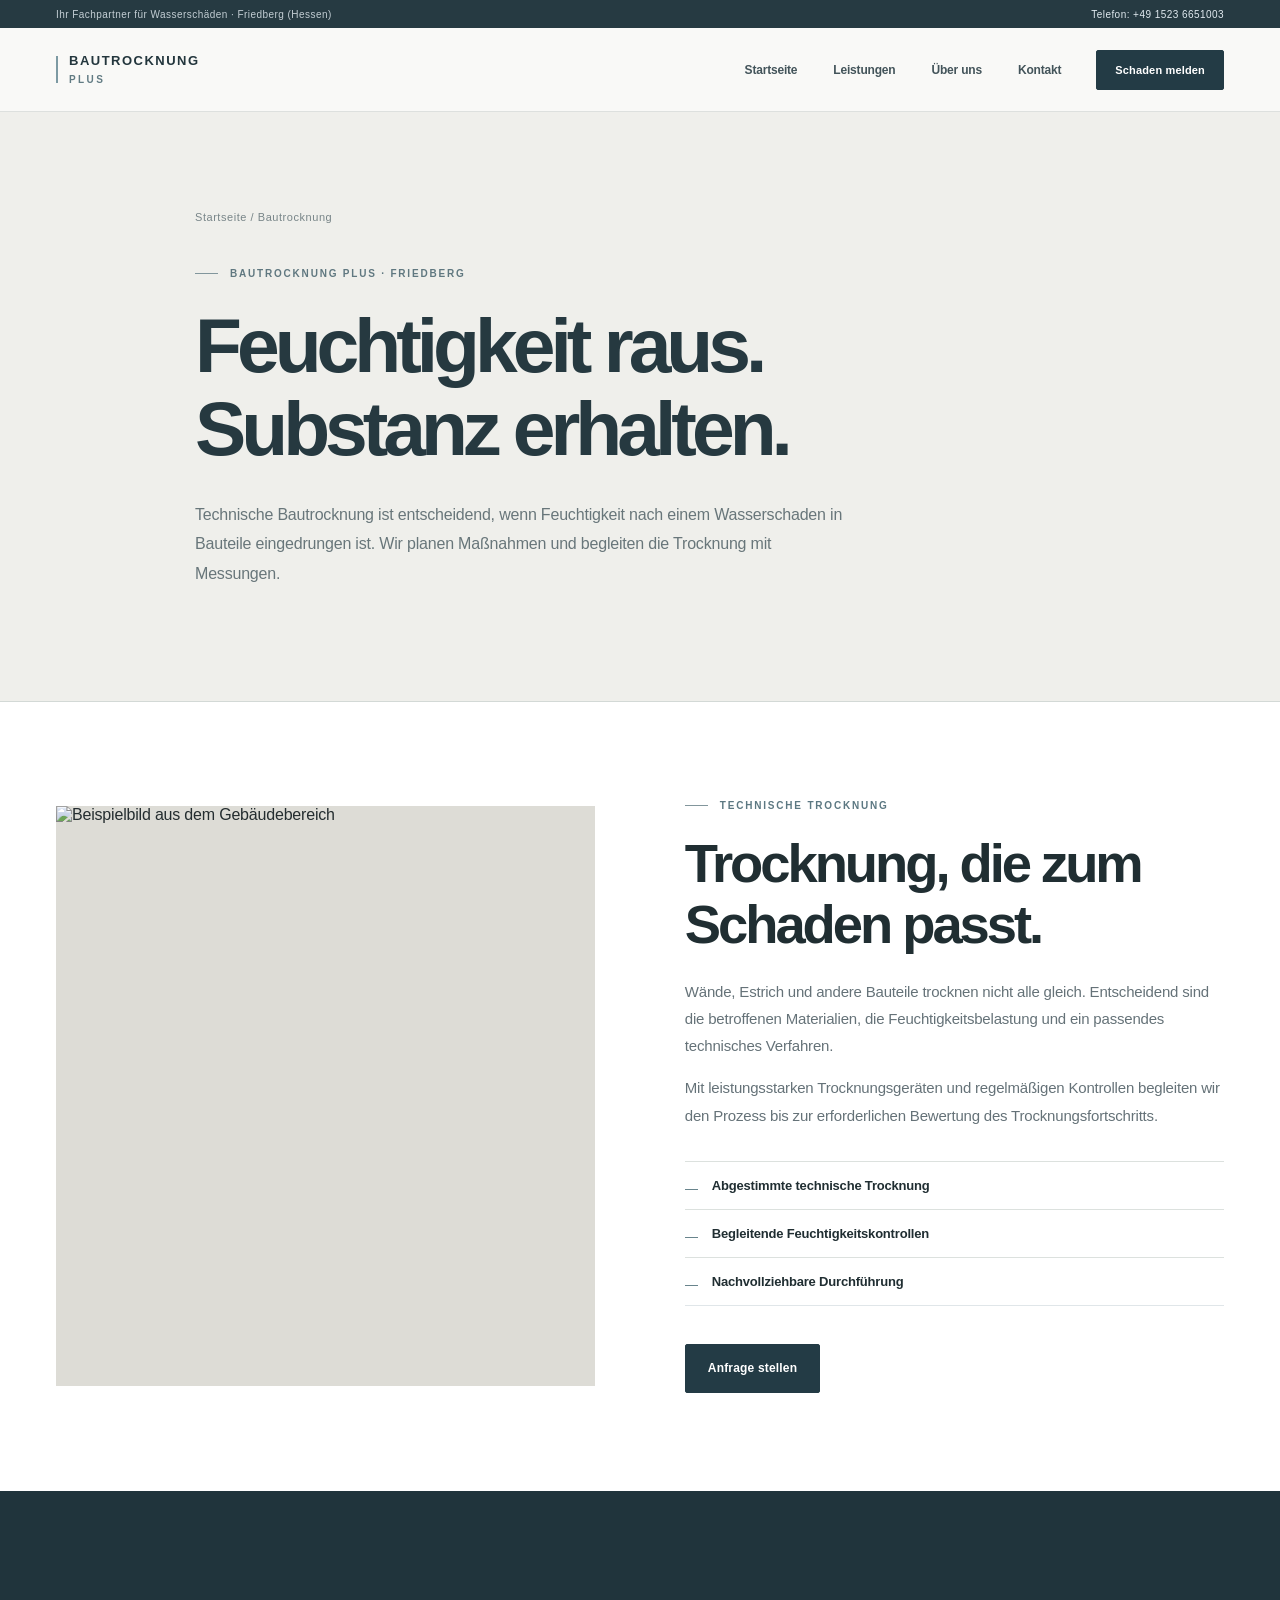
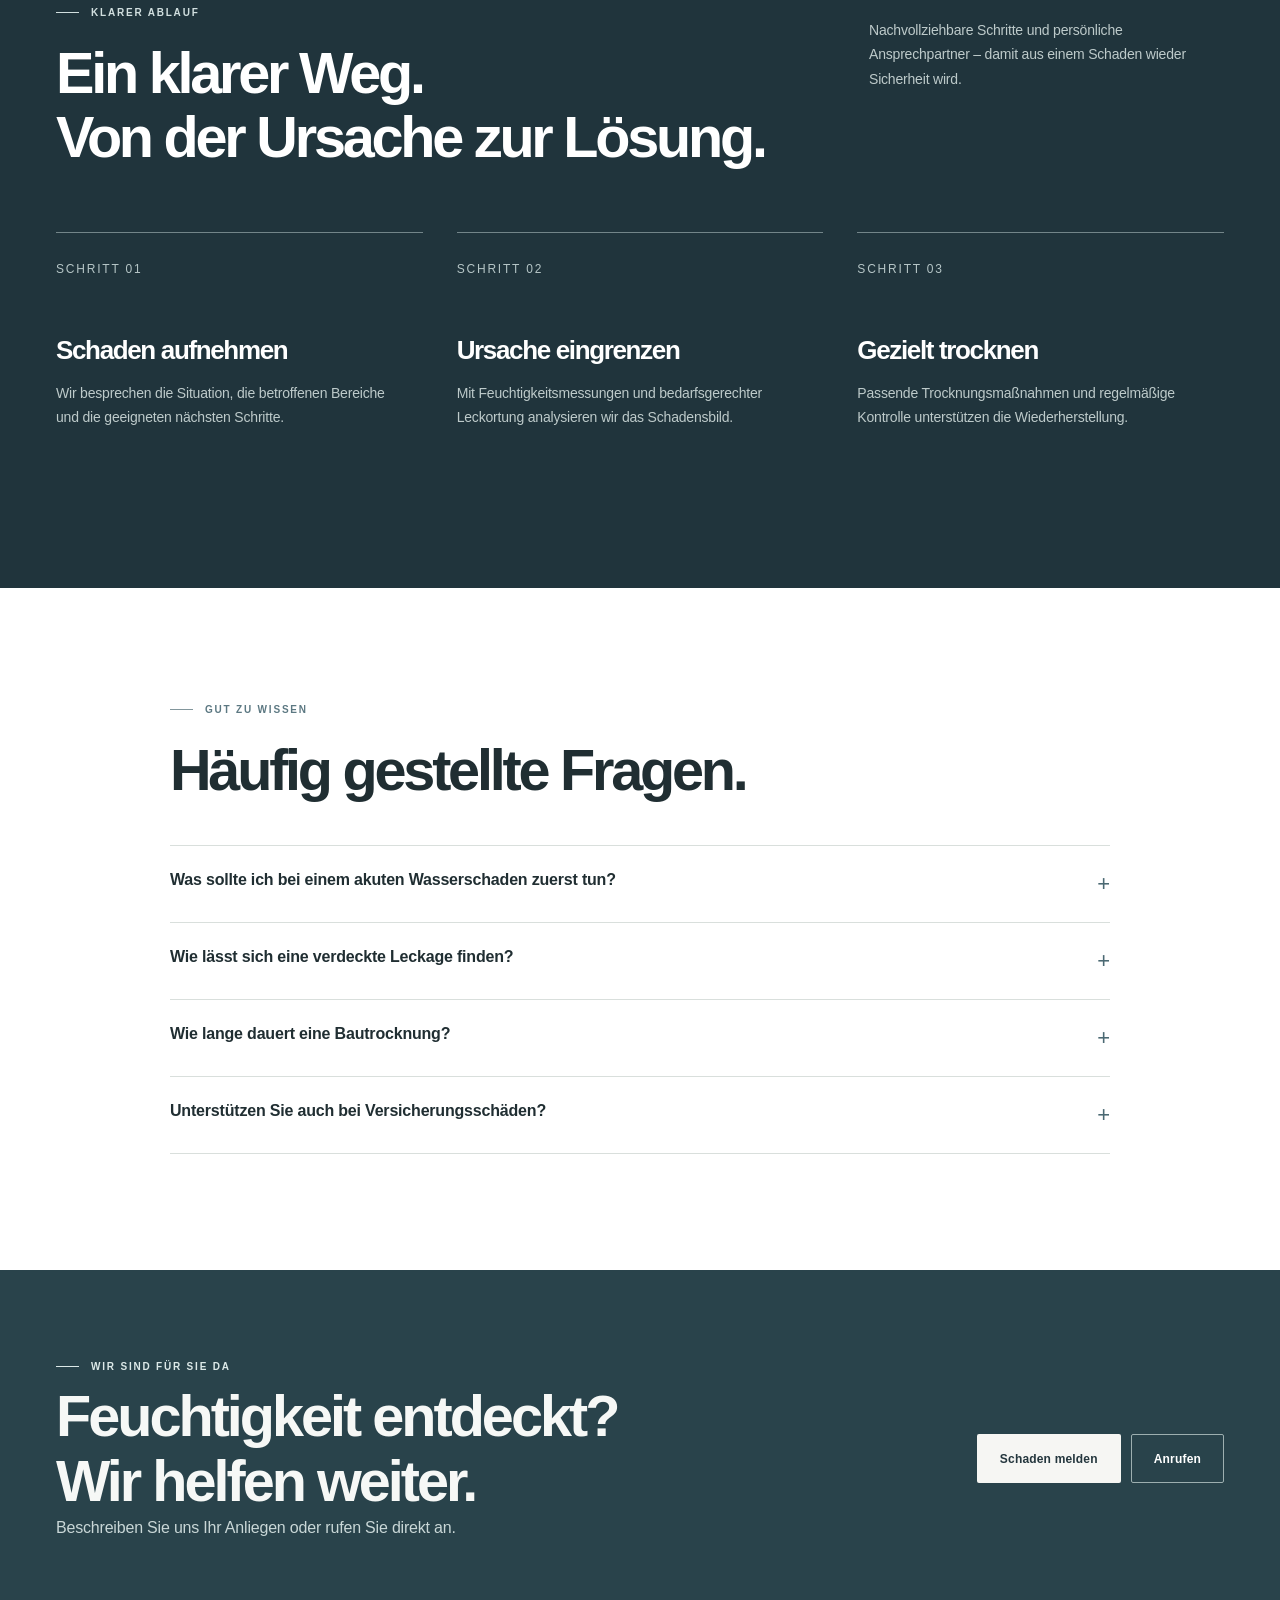
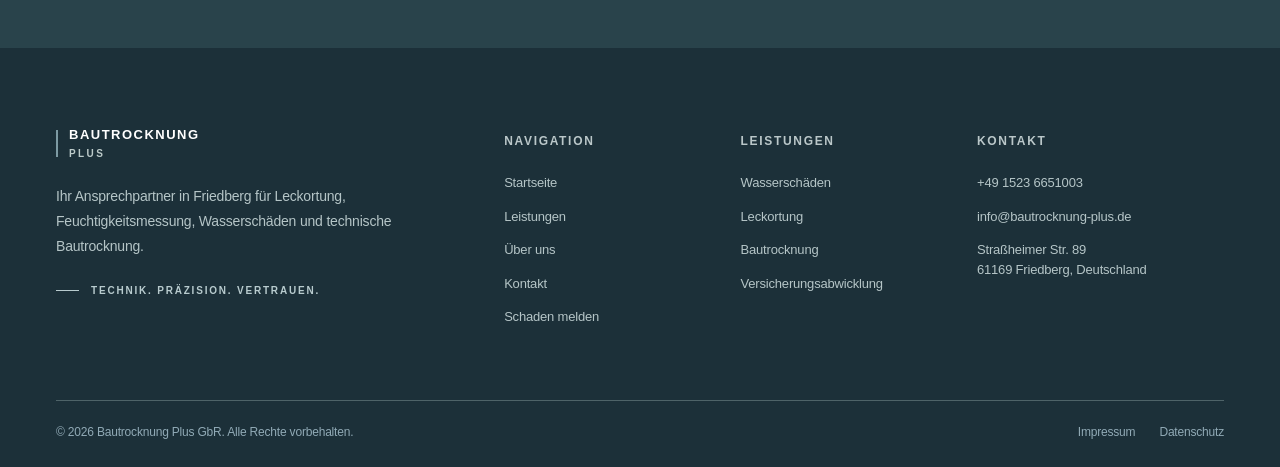
==== commit d76d6fc0: "Finish restrained visual system on bautrocknung/index.html" ====
--- a/bautrocknung/index.html
+++ b/bautrocknung/index.html
@@ -1 +1 @@
-<!DOCTYPE html><html lang="de"><head><meta charset="utf-8"><meta name="viewport" content="width=device-width,initial-scale=1"><meta name="theme-color" content="#102b40"><meta name="description" content="Technische Bautrocknung ist entscheidend, wenn Feuchtigkeit nach einem Wasserschaden in Bauteile eingedrungen ist. Wir planen Maßnahmen und begleiten die Trocknung mit Messungen. Bautrocknung Plus GbR in Friedberg."><meta name="robots" content="index,follow,max-image-preview:large"><link rel="canonical" href="https://www.bautrocknung-plus.de/bautrocknung/"><title>Bautrocknung in Friedberg | Bautrocknung Plus</title><meta property="og:type" content="website"><meta property="og:locale" content="de_DE"><meta property="og:site_name" content="Bautrocknung Plus"><meta property="og:title" content="Bautrocknung in Friedberg | Bautrocknung Plus"><meta property="og:description" content="Technische Bautrocknung ist entscheidend, wenn Feuchtigkeit nach einem Wasserschaden in Bauteile eingedrungen ist. Wir planen Maßnahmen und begleiten die Trocknung mit Messungen. Bautrocknung Plus GbR in Friedberg."><meta property="og:image" content="https://images.unsplash.com/photo-1487958449943-2429e8be8625?auto=format&fit=crop&w=1500&q=83"><meta property="og:url" content="https://www.bautrocknung-plus.de/bautrocknung/"><link rel="icon" href="/assets/favicon.svg" type="image/svg+xml"><link rel="stylesheet" href="/assets/style.css"><link rel="stylesheet" href="/assets/experience.css"><script defer src="/assets/site.js"></script><script defer src="/assets/experience.js"></script><script type="application/ld+json">{"@context":"https://schema.org","@type":"LocalBusiness","name":"Bautrocknung Plus GbR","url":"https://www.bautrocknung-plus.de/","telephone":"+49 1523 6651003","email":"info@bautrocknung-plus.de","address":{"@type":"PostalAddress","streetAddress":"Straßheimer Str. 89","postalCode":"61169","addressLocality":"Friedberg","addressCountry":"DE"},"areaServed":"Friedberg (Hessen)","description":"Leckortung, Feuchtigkeitsmessung und technische Bautrocknung bei Wasserschäden."}</script></head><body><a href="#main" class="skiplink">Zum Inhalt springen</a><div class="topbar"><div class="container topbar-inner"><span>Ihr Fachpartner für Wasserschäden · Friedberg (Hessen)</span><a href="tel:+4915236651003">Telefon: +49 1523 6651003</a></div></div><header class="site-header"><div class="container header-inner"><a class="brand" href="/" aria-label="Bautrocknung Plus – Startseite"><span class="brand-mark" aria-hidden="true"></span><span class="brand-text"><strong>BAUTROCKNUNG</strong><small>PLUS</small></span></a><nav class="desktop-nav" aria-label="Hauptnavigation"><a data-nav href="/">Startseite</a><a data-nav href="/leistungen/">Leistungen</a><a data-nav href="/ueber-uns/">Über uns</a><a data-nav href="/kontakt/">Kontakt</a></nav><div class="header-actions"><a href="/schaden-melden/" class="btn btn-primary">Schaden melden</a></div><button type="button" id="menu-toggle" class="menu-toggle" aria-label="Menü öffnen" aria-controls="mobile-nav" aria-expanded="false"><svg fill="none" stroke="currentColor" stroke-width="1.7" viewBox="0 0 24 24" aria-hidden="true"><path d="M4 7h16M4 12h16M4 17h16"/></svg></button></div><nav id="mobile-nav" class="mobile-nav" aria-label="Mobile Navigation"><a data-nav href="/">Startseite</a><a data-nav href="/leistungen/">Leistungen</a><a data-nav href="/ueber-uns/">Über uns</a><a data-nav href="/kontakt/">Kontakt</a><a href="/schaden-melden/" class="btn btn-primary">Schaden melden</a><a href="tel:+4915236651003">+49 1523 6651003</a></nav></header><main id="main"><section class="page-hero"><div class="container inner"><div class="breadcrumbs"><a href="/">Startseite</a> / Bautrocknung</div><div class="eyebrow">BAUTROCKNUNG PLUS · FRIEDBERG</div><h1>Feuchtigkeit raus.<br>Substanz erhalten.</h1><p>Technische Bautrocknung ist entscheidend, wenn Feuchtigkeit nach einem Wasserschaden in Bauteile eingedrungen ist. Wir planen Maßnahmen und begleiten die Trocknung mit Messungen.</p></div></section><section class="page-section"><div class="container split"><div class="split-media reveal"><img src="https://images.unsplash.com/photo-1503387762-592deb58ef4e?auto=format&fit=crop&w=1400&q=83" alt="Beispielbild aus dem Gebäudebereich" loading="lazy"></div><div class="split-content reveal"><div class="eyebrow">TECHNISCHE TROCKNUNG</div><h2>Trocknung, die zum Schaden passt.</h2><p>Wände, Estrich und andere Bauteile trocknen nicht alle gleich. Entscheidend sind die betroffenen Materialien, die Feuchtigkeitsbelastung und ein passendes technisches Verfahren.</p><p>Mit leistungsstarken Trocknungsgeräten und regelmäßigen Kontrollen begleiten wir den Prozess bis zur erforderlichen Bewertung des Trocknungsfortschritts.</p><ul class="checklist"><li>Abgestimmte technische Trocknung</li><li>Begleitende Feuchtigkeitskontrollen</li><li>Nachvollziehbare Durchführung</li></ul><a class="btn btn-primary" href="/schaden-melden/">Anfrage stellen</a></div></div></section><section class="section dark"><div class="container"><div class="eyebrow light">KLARER ABLAUF</div><div class="section-head"><div><h2>Ein klarer Weg.<br>Von der Ursache zur Lösung.</h2></div><p class="section-lead">Nachvollziehbare Schritte und persönliche Ansprechpartner – damit aus einem Schaden wieder Sicherheit wird.</p></div><div class="process-grid"><div class="process-step reveal"><span class="stepno">SCHRITT 01</span><h3>Schaden aufnehmen</h3><p>Wir besprechen die Situation, die betroffenen Bereiche und die geeigneten nächsten Schritte.</p></div><div class="process-step reveal"><span class="stepno">SCHRITT 02</span><h3>Ursache eingrenzen</h3><p>Mit Feuchtigkeitsmessungen und bedarfsgerechter Leckortung analysieren wir das Schadensbild.</p></div><div class="process-step reveal"><span class="stepno">SCHRITT 03</span><h3>Gezielt trocknen</h3><p>Passende Trocknungsmaßnahmen und regelmäßige Kontrolle unterstützen die Wiederherstellung.</p></div></div></div></section><section class="section"><div class="container faq"><div class="eyebrow">GUT ZU WISSEN</div><h2 style="margin-bottom:42px">Häufig gestellte Fragen.</h2><details><summary>Was sollte ich bei einem akuten Wasserschaden zuerst tun?</summary><p>Wenn möglich und sicher, stoppen Sie die Wasserzufuhr. Bei Gefahr durch Strom oder größere Wassermengen halten Sie Abstand und verständigen geeignete Not- bzw. Fachstellen. Dokumentieren Sie den Schaden und kontaktieren Sie anschließend einen Fachbetrieb.</p></details><details><summary>Wie lässt sich eine verdeckte Leckage finden?</summary><p>Abhängig von der Situation kommen Feuchtigkeitsmessungen und andere geeignete Messverfahren zum Einsatz. Ziel ist es, die mögliche Schadensursache möglichst präzise und mit möglichst wenig Eingriffen zu finden.</p></details><details><summary>Wie lange dauert eine Bautrocknung?</summary><p>Die Dauer hängt unter anderem von der Durchfeuchtung, der Bausubstanz, dem Schadenausmaß und dem eingesetzten Verfahren ab. Nach einer Begutachtung können die nächsten Schritte eingeordnet werden.</p></details><details><summary>Unterstützen Sie auch bei Versicherungsschäden?</summary><p>Ja. Bautrocknung Plus unterstützt bei der Dokumentation und der Abstimmung mit Hausverwaltungen und Versicherungen, soweit dies im konkreten Schadenfall erforderlich ist.</p></details></div></section></main><section class="cta-band" aria-label="Kontakt aufnehmen"><div class="container cta-inner"><div><div class="eyebrow white">WIR SIND FÜR SIE DA</div><h2>Feuchtigkeit entdeckt?<br>Wir helfen weiter.</h2><p>Beschreiben Sie uns Ihr Anliegen oder rufen Sie direkt an.</p></div><div class="cta-buttons"><a class="btn btn-white" href="/schaden-melden/">Schaden melden</a><a class="btn btn-glass" href="tel:+4915236651003"><svg viewBox="0 0 24 24" aria-hidden="true" fill="none" stroke="currentColor" stroke-width="1.9" stroke-linecap="round" stroke-linejoin="round"><path d="M22 16.9v3a2 2 0 0 1-2.2 2 19.8 19.8 0 0 1-8.6-3.1 19.6 19.6 0 0 1-6-6 19.8 19.8 0 0 1-3.1-8.7A2 2 0 0 1 4.1 2h3a2 2 0 0 1 2 1.7c.1 1 .4 2 .7 2.9a2 2 0 0 1-.5 2.1L8 10a16 16 0 0 0 6 6l1.3-1.3a2 2 0 0 1 2.1-.5c.9.4 1.9.6 2.9.7a2 2 0 0 1 1.7 2Z"/></svg> Anrufen</a></div></div></section><footer class="site-footer"><div class="container"><div class="footer-grid"><div><a class="brand" href="/" aria-label="Bautrocknung Plus – Startseite"><span class="brand-mark" aria-hidden="true"></span><span class="brand-text"><strong>BAUTROCKNUNG</strong><small>PLUS</small></span></a><p class="footer-about">Ihr Ansprechpartner in Friedberg für Leckortung, Feuchtigkeitsmessung, Wasserschäden und technische Bautrocknung.</p><div class="eyebrow light">TECHNIK. PRÄZISION. VERTRAUEN.</div></div><div><div class="footer-title">Navigation</div><div class="footer-links"><a href="/">Startseite</a><a href="/leistungen/">Leistungen</a><a href="/ueber-uns/">Über uns</a><a href="/kontakt/">Kontakt</a><a href="/schaden-melden/">Schaden melden</a></div></div><div><div class="footer-title">Leistungen</div><div class="footer-links"><a href="/wasserschaden/">Wasserschäden</a><a href="/leckortung/">Leckortung</a><a href="/bautrocknung/">Bautrocknung</a><a href="/leistungen/#versicherung">Versicherungsabwicklung</a></div></div><div><div class="footer-title">Kontakt</div><div class="footer-links"><a href="tel:+4915236651003">+49 1523 6651003</a><a href="mailto:info@bautrocknung-plus.de">info@bautrocknung-plus.de</a><span>Straßheimer Str. 89<br>61169 Friedberg, Deutschland</span></div></div></div><div class="footer-bottom"><span>© <span id="year">2026</span> Bautrocknung Plus GbR. Alle Rechte vorbehalten.</span><div style="display:flex;gap:24px"><a href="/impressum/">Impressum</a><a href="/datenschutz/">Datenschutz</a></div></div></div></footer><div class="emergency-bar"><a class="btn btn-outline" href="tel:+4915236651003"><svg viewBox="0 0 24 24" aria-hidden="true" fill="none" stroke="currentColor" stroke-width="1.9" stroke-linecap="round" stroke-linejoin="round"><path d="M22 16.9v3a2 2 0 0 1-2.2 2 19.8 19.8 0 0 1-8.6-3.1 19.6 19.6 0 0 1-6-6 19.8 19.8 0 0 1-3.1-8.7A2 2 0 0 1 4.1 2h3a2 2 0 0 1 2 1.7c.1 1 .4 2 .7 2.9a2 2 0 0 1-.5 2.1L8 10a16 16 0 0 0 6 6l1.3-1.3a2 2 0 0 1 2.1-.5c.9.4 1.9.6 2.9.7a2 2 0 0 1 1.7 2Z"/></svg> Anrufen</a><a class="btn btn-primary" href="/schaden-melden/">Schaden melden</a></div></body></html>+<!DOCTYPE html><html lang="de"><head><meta charset="utf-8"><meta name="viewport" content="width=device-width,initial-scale=1"><meta name="theme-color" content="#102b40"><meta name="description" content="Technische Bautrocknung ist entscheidend, wenn Feuchtigkeit nach einem Wasserschaden in Bauteile eingedrungen ist. Wir planen Maßnahmen und begleiten die Trocknung mit Messungen. Bautrocknung Plus GbR in Friedberg."><meta name="robots" content="index,follow,max-image-preview:large"><link rel="canonical" href="https://www.bautrocknung-plus.de/bautrocknung/"><title>Bautrocknung in Friedberg | Bautrocknung Plus</title><meta property="og:type" content="website"><meta property="og:locale" content="de_DE"><meta property="og:site_name" content="Bautrocknung Plus"><meta property="og:title" content="Bautrocknung in Friedberg | Bautrocknung Plus"><meta property="og:description" content="Technische Bautrocknung ist entscheidend, wenn Feuchtigkeit nach einem Wasserschaden in Bauteile eingedrungen ist. Wir planen Maßnahmen und begleiten die Trocknung mit Messungen. Bautrocknung Plus GbR in Friedberg."><meta property="og:image" content="https://images.unsplash.com/photo-1487958449943-2429e8be8625?auto=format&fit=crop&w=1500&q=83"><meta property="og:url" content="https://www.bautrocknung-plus.de/bautrocknung/"><link rel="icon" href="/assets/favicon.svg" type="image/svg+xml"><link rel="stylesheet" href="/assets/style.css"><link rel="stylesheet" href="/assets/atelier.css"><script defer src="/assets/site.js"></script><script defer src="/assets/atelier.js"></script><script type="application/ld+json">{"@context":"https://schema.org","@type":"LocalBusiness","name":"Bautrocknung Plus GbR","url":"https://www.bautrocknung-plus.de/","telephone":"+49 1523 6651003","email":"info@bautrocknung-plus.de","address":{"@type":"PostalAddress","streetAddress":"Straßheimer Str. 89","postalCode":"61169","addressLocality":"Friedberg","addressCountry":"DE"},"areaServed":"Friedberg (Hessen)","description":"Leckortung, Feuchtigkeitsmessung und technische Bautrocknung bei Wasserschäden."}</script></head><body><a href="#main" class="skiplink">Zum Inhalt springen</a><div class="topbar"><div class="container topbar-inner"><span>Ihr Fachpartner für Wasserschäden · Friedberg (Hessen)</span><a href="tel:+4915236651003">Telefon: +49 1523 6651003</a></div></div><header class="site-header"><div class="container header-inner"><a class="brand" href="/" aria-label="Bautrocknung Plus – Startseite"><span class="brand-mark" aria-hidden="true"></span><span class="brand-text"><strong>BAUTROCKNUNG</strong><small>PLUS</small></span></a><nav class="desktop-nav" aria-label="Hauptnavigation"><a data-nav href="/">Startseite</a><a data-nav href="/leistungen/">Leistungen</a><a data-nav href="/ueber-uns/">Über uns</a><a data-nav href="/kontakt/">Kontakt</a></nav><div class="header-actions"><a href="/schaden-melden/" class="btn btn-primary">Schaden melden</a></div><button type="button" id="menu-toggle" class="menu-toggle" aria-label="Menü öffnen" aria-controls="mobile-nav" aria-expanded="false"><svg fill="none" stroke="currentColor" stroke-width="1.7" viewBox="0 0 24 24" aria-hidden="true"><path d="M4 7h16M4 12h16M4 17h16"/></svg></button></div><nav id="mobile-nav" class="mobile-nav" aria-label="Mobile Navigation"><a data-nav href="/">Startseite</a><a data-nav href="/leistungen/">Leistungen</a><a data-nav href="/ueber-uns/">Über uns</a><a data-nav href="/kontakt/">Kontakt</a><a href="/schaden-melden/" class="btn btn-primary">Schaden melden</a><a href="tel:+4915236651003">+49 1523 6651003</a></nav></header><main id="main"><section class="page-hero"><div class="container inner"><div class="breadcrumbs"><a href="/">Startseite</a> / Bautrocknung</div><div class="eyebrow">BAUTROCKNUNG PLUS · FRIEDBERG</div><h1>Feuchtigkeit raus.<br>Substanz erhalten.</h1><p>Technische Bautrocknung ist entscheidend, wenn Feuchtigkeit nach einem Wasserschaden in Bauteile eingedrungen ist. Wir planen Maßnahmen und begleiten die Trocknung mit Messungen.</p></div></section><section class="page-section"><div class="container split"><div class="split-media reveal"><img src="https://images.unsplash.com/photo-1503387762-592deb58ef4e?auto=format&fit=crop&w=1400&q=83" alt="Beispielbild aus dem Gebäudebereich" loading="lazy"></div><div class="split-content reveal"><div class="eyebrow">TECHNISCHE TROCKNUNG</div><h2>Trocknung, die zum Schaden passt.</h2><p>Wände, Estrich und andere Bauteile trocknen nicht alle gleich. Entscheidend sind die betroffenen Materialien, die Feuchtigkeitsbelastung und ein passendes technisches Verfahren.</p><p>Mit leistungsstarken Trocknungsgeräten und regelmäßigen Kontrollen begleiten wir den Prozess bis zur erforderlichen Bewertung des Trocknungsfortschritts.</p><ul class="checklist"><li>Abgestimmte technische Trocknung</li><li>Begleitende Feuchtigkeitskontrollen</li><li>Nachvollziehbare Durchführung</li></ul><a class="btn btn-primary" href="/schaden-melden/">Anfrage stellen</a></div></div></section><section class="section dark"><div class="container"><div class="eyebrow light">KLARER ABLAUF</div><div class="section-head"><div><h2>Ein klarer Weg.<br>Von der Ursache zur Lösung.</h2></div><p class="section-lead">Nachvollziehbare Schritte und persönliche Ansprechpartner – damit aus einem Schaden wieder Sicherheit wird.</p></div><div class="process-grid"><div class="process-step reveal"><span class="stepno">SCHRITT 01</span><h3>Schaden aufnehmen</h3><p>Wir besprechen die Situation, die betroffenen Bereiche und die geeigneten nächsten Schritte.</p></div><div class="process-step reveal"><span class="stepno">SCHRITT 02</span><h3>Ursache eingrenzen</h3><p>Mit Feuchtigkeitsmessungen und bedarfsgerechter Leckortung analysieren wir das Schadensbild.</p></div><div class="process-step reveal"><span class="stepno">SCHRITT 03</span><h3>Gezielt trocknen</h3><p>Passende Trocknungsmaßnahmen und regelmäßige Kontrolle unterstützen die Wiederherstellung.</p></div></div></div></section><section class="section"><div class="container faq"><div class="eyebrow">GUT ZU WISSEN</div><h2 style="margin-bottom:42px">Häufig gestellte Fragen.</h2><details><summary>Was sollte ich bei einem akuten Wasserschaden zuerst tun?</summary><p>Wenn möglich und sicher, stoppen Sie die Wasserzufuhr. Bei Gefahr durch Strom oder größere Wassermengen halten Sie Abstand und verständigen geeignete Not- bzw. Fachstellen. Dokumentieren Sie den Schaden und kontaktieren Sie anschließend einen Fachbetrieb.</p></details><details><summary>Wie lässt sich eine verdeckte Leckage finden?</summary><p>Abhängig von der Situation kommen Feuchtigkeitsmessungen und andere geeignete Messverfahren zum Einsatz. Ziel ist es, die mögliche Schadensursache möglichst präzise und mit möglichst wenig Eingriffen zu finden.</p></details><details><summary>Wie lange dauert eine Bautrocknung?</summary><p>Die Dauer hängt unter anderem von der Durchfeuchtung, der Bausubstanz, dem Schadenausmaß und dem eingesetzten Verfahren ab. Nach einer Begutachtung können die nächsten Schritte eingeordnet werden.</p></details><details><summary>Unterstützen Sie auch bei Versicherungsschäden?</summary><p>Ja. Bautrocknung Plus unterstützt bei der Dokumentation und der Abstimmung mit Hausverwaltungen und Versicherungen, soweit dies im konkreten Schadenfall erforderlich ist.</p></details></div></section></main><section class="cta-band" aria-label="Kontakt aufnehmen"><div class="container cta-inner"><div><div class="eyebrow white">WIR SIND FÜR SIE DA</div><h2>Feuchtigkeit entdeckt?<br>Wir helfen weiter.</h2><p>Beschreiben Sie uns Ihr Anliegen oder rufen Sie direkt an.</p></div><div class="cta-buttons"><a class="btn btn-white" href="/schaden-melden/">Schaden melden</a><a class="btn btn-glass" href="tel:+4915236651003"><svg viewBox="0 0 24 24" aria-hidden="true" fill="none" stroke="currentColor" stroke-width="1.9" stroke-linecap="round" stroke-linejoin="round"><path d="M22 16.9v3a2 2 0 0 1-2.2 2 19.8 19.8 0 0 1-8.6-3.1 19.6 19.6 0 0 1-6-6 19.8 19.8 0 0 1-3.1-8.7A2 2 0 0 1 4.1 2h3a2 2 0 0 1 2 1.7c.1 1 .4 2 .7 2.9a2 2 0 0 1-.5 2.1L8 10a16 16 0 0 0 6 6l1.3-1.3a2 2 0 0 1 2.1-.5c.9.4 1.9.6 2.9.7a2 2 0 0 1 1.7 2Z"/></svg> Anrufen</a></div></div></section><footer class="site-footer"><div class="container"><div class="footer-grid"><div><a class="brand" href="/" aria-label="Bautrocknung Plus – Startseite"><span class="brand-mark" aria-hidden="true"></span><span class="brand-text"><strong>BAUTROCKNUNG</strong><small>PLUS</small></span></a><p class="footer-about">Ihr Ansprechpartner in Friedberg für Leckortung, Feuchtigkeitsmessung, Wasserschäden und technische Bautrocknung.</p><div class="eyebrow light">TECHNIK. PRÄZISION. VERTRAUEN.</div></div><div><div class="footer-title">Navigation</div><div class="footer-links"><a href="/">Startseite</a><a href="/leistungen/">Leistungen</a><a href="/ueber-uns/">Über uns</a><a href="/kontakt/">Kontakt</a><a href="/schaden-melden/">Schaden melden</a></div></div><div><div class="footer-title">Leistungen</div><div class="footer-links"><a href="/wasserschaden/">Wasserschäden</a><a href="/leckortung/">Leckortung</a><a href="/bautrocknung/">Bautrocknung</a><a href="/leistungen/#versicherung">Versicherungsabwicklung</a></div></div><div><div class="footer-title">Kontakt</div><div class="footer-links"><a href="tel:+4915236651003">+49 1523 6651003</a><a href="mailto:info@bautrocknung-plus.de">info@bautrocknung-plus.de</a><span>Straßheimer Str. 89<br>61169 Friedberg, Deutschland</span></div></div></div><div class="footer-bottom"><span>© <span id="year">2026</span> Bautrocknung Plus GbR. Alle Rechte vorbehalten.</span><div style="display:flex;gap:24px"><a href="/impressum/">Impressum</a><a href="/datenschutz/">Datenschutz</a></div></div></div></footer><div class="emergency-bar"><a class="btn btn-outline" href="tel:+4915236651003"><svg viewBox="0 0 24 24" aria-hidden="true" fill="none" stroke="currentColor" stroke-width="1.9" stroke-linecap="round" stroke-linejoin="round"><path d="M22 16.9v3a2 2 0 0 1-2.2 2 19.8 19.8 0 0 1-8.6-3.1 19.6 19.6 0 0 1-6-6 19.8 19.8 0 0 1-3.1-8.7A2 2 0 0 1 4.1 2h3a2 2 0 0 1 2 1.7c.1 1 .4 2 .7 2.9a2 2 0 0 1-.5 2.1L8 10a16 16 0 0 0 6 6l1.3-1.3a2 2 0 0 1 2.1-.5c.9.4 1.9.6 2.9.7a2 2 0 0 1 1.7 2Z"/></svg> Anrufen</a><a class="btn btn-primary" href="/schaden-melden/">Schaden melden</a></div></body></html>
--- a/assets/atelier.css
+++ b/assets/atelier.css
@@ -0,0 +1,302 @@
+/* BAUTROCKNUNG PLUS
+   ATELIER / Editorial industrial identity
+   03 Nov 2026. Quiet composition, structural lines, deliberate interaction.
+   No icon libraries, autonomous particles, neon glow or dashboard imagery. */
+
+:root {
+  --navy:#233942; --navy2:#152b34; --blue:#476f7c; --blue2:#e4ebea;
+  --paper:#f4f3ef; --ink:#202e32; --muted:#657277; --line:#d9dfdc;
+  --sand:#e9e7e0; --r:2px; --max:1280px;
+  --terracotta:#9d7964;
+  --ease-out:cubic-bezier(.22,1,.36,1);
+}
+html{scroll-padding-top:86px}
+body{font-family:"Helvetica Neue",Arial,system-ui,sans-serif;background:#fff;color:var(--ink);font-weight:400;letter-spacing:-.012em}
+h1,h2,h3{letter-spacing:-.052em}
+p{line-height:1.72}
+::selection{color:#fff;background:#456e7b}
+.container{width:min(1320px,calc(100% - 112px))}
+a,button{-webkit-tap-highlight-color:transparent}
+.site-header{background:rgba(249,249,247,.975);border-bottom:1px solid #dde0de;box-shadow:none;backdrop-filter:blur(14px)}
+.header-inner{min-height:83px}
+.topbar{background:#263a42}
+.topbar-inner{min-height:28px;font-size:10px;letter-spacing:.045em}
+.topbar-inner a{font-weight:500}
+.brand{gap:0;min-width:231px;position:relative;padding-left:13px;align-items:center}
+.brand:before{content:"";position:absolute;left:0;top:2px;bottom:2px;width:2px;background:#7d9aa3}
+.brand-mark{display:none}
+.brand-text strong{font-size:13px;letter-spacing:.115em;font-weight:800;color:#23363d}
+.brand-text small{font-size:10px;font-weight:600;letter-spacing:.24em;color:#617b83;margin-top:5px}
+.desktop-nav{gap:36px}
+.desktop-nav a{color:#43545a;font-size:12px;font-weight:600;position:relative;transition:color .2s}
+.desktop-nav a:after{content:"";position:absolute;left:0;bottom:-10px;width:0;height:1px;background:#354e57;transition:width .28s var(--ease-out)}
+.desktop-nav a:hover,.desktop-nav a.active{color:#1e353e}
+.desktop-nav a:hover:after,.desktop-nav a.active:after{width:100%}
+.header-actions .btn{min-height:40px;padding:12px 18px;font-size:11px}
+.btn{border-radius:2px;min-height:49px;font-size:12px;font-weight:700;letter-spacing:.015em;padding:15px 22px;transition:background .25s,color .25s,border-color .25s,box-shadow .25s;box-shadow:none}
+.btn:hover{transform:none;box-shadow:none}
+.btn-primary,.btn-blue{background:#233b45;border-color:#233b45;color:#fff}
+.btn-primary:hover,.btn-blue:hover{background:#45616b;border-color:#45616b}
+.btn-white{background:#f6f6f3;color:#24363d}
+.btn-white:hover{background:#e7e8e4}
+.btn-outline,.btn-glass{background:transparent;border:1px solid #9cacb0;color:#293c42}
+.btn-outline:hover,.btn-glass:hover{background:#e8eeed;border-color:#637e85}
+.btn svg,.mini-icon{display:none!important}
+.eyebrow{font-size:10px;color:#5c7882;letter-spacing:.18em;font-weight:700;gap:12px}
+.eyebrow:before{height:1px;width:23px;background:#82969c}
+.eyebrow.light{color:#b8cbce}
+.eyebrow.white{color:#dce9e8}
+.eyebrow.light:before,.eyebrow.white:before{background:currentColor}
+.reveal{opacity:0;transform:translateY(15px);transition:opacity .7s var(--ease-out),transform .7s var(--ease-out)}
+.reveal.visible{opacity:1;transform:none}
+
+/* Content rhythm and restrained photographic treatment */
+.section{padding:116px 0}
+.section-tight{padding:88px 0}
+.section-head{align-items:start;gap:65px;margin-bottom:49px}
+.section-head>div{max-width:780px}
+.section h2,.page-section h2{font-size:clamp(35px,4.5vw,61px);font-weight:650;line-height:1.12;letter-spacing:-.056em;margin-top:23px}
+.section-lead{max-width:355px;font-size:14px;color:#69767a}
+.textlink{color:#29434c;border-bottom:1px solid #7c979e;font-weight:650;font-size:12px;padding-bottom:8px;letter-spacing:.01em;transition:border-color .25s}
+.textlink:hover{border-color:#1e3037;color:#172f38}
+.textlink:focus-visible{outline-offset:8px}
+.split{gap:clamp(40px,7vw,118px)}
+.split-media{height:580px;background:#dddcd6}
+.split-media img{filter:saturate(.64);object-position:center;transition:filter .55s var(--ease-out)}
+.split-media:hover img{filter:saturate(.81)}
+.split-media:before{display:none}
+.split-content h2{font-size:clamp(34px,4.25vw,61px);font-weight:650}
+.split-content p{font-size:15px;line-height:1.82;color:#657278}
+.checklist{margin-top:32px}
+.checklist li{border-color:#dce1de;padding:16px 0;font-size:13px;font-weight:600;gap:14px}
+.checklist li:before{content:"";width:13px;height:1px;background:#68848c;margin-top:11px;flex:none}
+
+/* Cover: typography and image, not a simulated scanner */
+.editorial-hero{background:#f2f1ed;overflow:hidden;position:relative}
+.editorial-hero .hero-inner{display:grid;grid-template-columns:minmax(0,1.07fr) minmax(0,.93fr);width:min(1500px,calc(100% - 112px));margin-inline:auto;min-height:704px;gap:4vw}
+.editorial-copy{padding:104px 0 82px;display:flex;flex-direction:column;align-items:flex-start;justify-content:center;min-width:0}
+.editorial-kicker{display:flex;align-items:center;gap:15px;font-weight:700;color:#516a72;font-size:10px;letter-spacing:.17em;margin:0 0 47px}
+.editorial-kicker:before{content:"";width:32px;height:1px;background:#798f95}
+.editorial-hero h1{font-size:clamp(51px,5.4vw,90px);line-height:1.07;letter-spacing:-.074em;max-width:795px;font-weight:670;margin:0 0 30px;text-wrap:balance}
+.editorial-hero h1 span{color:#66828a;font-weight:470}
+.editorial-hero .hero-description{color:#606c70;font-size:16px;max-width:470px;line-height:1.79;margin:0 0 31px}
+.editorial-hero .hero-actions{display:flex;flex-wrap:wrap;gap:10px}
+.editorial-hero .hero-actions .btn-outline{background:transparent}
+.editorial-index{display:grid;grid-template-columns:auto 1fr;gap:15px;align-items:start;border-top:1px solid #d1d6d3;margin-top:69px;padding-top:19px;width:min(470px,100%)}
+.editorial-index span{font-size:11px;font-weight:700;color:#60747b;letter-spacing:.075em}
+.editorial-index p{font-size:12px;color:#788385;line-height:1.5;margin:0}
+.editorial-visual{position:relative;margin:0;min-height:600px;overflow:hidden;background:#b9bcb8;align-self:stretch;isolation:isolate}
+.editorial-visual:before{content:"";position:absolute;inset:0;z-index:1;background:linear-gradient(0deg,rgba(13,32,40,.52),transparent 39%);pointer-events:none}
+.editorial-visual img{width:100%;height:100%;position:absolute;inset:0;object-fit:cover;object-position:53% center;filter:saturate(.53) contrast(1.05);animation:photographicReveal 1.3s var(--ease-out) both}
+.editorial-visual .hero-image-type{position:absolute;left:27px;top:27px;z-index:2;color:#fff;font-size:10px;letter-spacing:.16em;font-weight:650;text-shadow:0 1px 8px rgba(0,0,0,.4)}
+.editorial-visual figcaption{position:absolute;bottom:27px;left:27px;right:27px;z-index:2;border-top:1px solid rgba(255,255,255,.6);padding-top:14px;display:flex;justify-content:space-between;align-items:end;gap:14px;color:#fff}
+.editorial-visual figcaption strong{font-size:13px;font-weight:550}
+.editorial-visual figcaption small{font-size:10px;letter-spacing:.1em;opacity:.86}
+.editorial-hero .hero-inner>*{animation:quietArrive .8s var(--ease-out) both}
+.editorial-hero .hero-inner .editorial-visual{animation-delay:.16s}
+.editorial-stamp{display:flex;gap:18px;justify-content:space-between;align-items:center;padding:16px max(56px,calc((100% - 1320px)/2));border-top:1px solid #dedfda;background:#e9eae5;font-size:10px;font-weight:650;color:#607176;letter-spacing:.1em;text-transform:uppercase}
+.editorial-stamp span:nth-child(2){font-weight:450}
+
+/* Service list: long architectural rows instead of reusable cards */
+.service-grid{display:grid;grid-template-columns:1fr;gap:0;border-top:1px solid #cbd4d4}
+.service-card{min-height:237px;display:grid;grid-template-columns:minmax(0,1fr) 254px;grid-template-rows:1fr;background:transparent;gap:20px;border:none;border-bottom:1px solid #d4dbda;box-shadow:none;position:relative;overflow:visible;transition:background .2s}
+.service-card:hover{transform:none;box-shadow:none;border-color:#c6d0d0;background:#f7f8f6}
+.service-card .image{grid-row:1;grid-column:2;height:auto;min-height:210px;align-self:stretch;overflow:hidden;margin:14px 0;background:#c9d0cb}
+.service-card .image img{filter:saturate(.47);transition:filter .4s var(--ease-out),transform .8s var(--ease-out)}
+.service-card:hover .image img{transform:scale(1.03);filter:saturate(.69)}
+.service-card .image:after{content:"";position:absolute;inset:0;pointer-events:none}
+.service-card-body{grid-row:1;grid-column:1;order:0;display:grid;grid-template-columns:90px minmax(0,1fr);grid-template-rows:auto auto 1fr;align-content:center;column-gap:24px;padding:34px 0;min-width:0}
+.service-card .number{grid-column:1;grid-row:1/4;font-size:10px;letter-spacing:.075em;color:#74848a;margin:6px 0}
+.service-card h3{grid-column:2;grid-row:1;font-size:clamp(27px,3.1vw,44px);font-weight:650;letter-spacing:-.055em;line-height:1.12;margin:0 0 10px}
+.service-card p{grid-column:2;grid-row:2;max-width:550px;font-size:14px;color:#69777c;line-height:1.7;margin:0 0 14px}
+.service-card .textlink{grid-column:2;grid-row:3;align-self:start;margin-top:3px}
+.service-card::after{display:none}
+
+/* Made for the service: one editorial, functional process instead of a software diagram */
+.method-section{background:#20343c;color:#f0f2ef;padding:107px 0 112px}
+.method-layout{display:grid;grid-template-columns:minmax(0,.8fr) minmax(0,1.2fr);gap:7vw}
+.method-intro{align-self:start;position:sticky;top:155px}
+.method-intro .eyebrow{color:#c9d7d6}
+.method-intro h2{font-size:clamp(42px,4.3vw,70px);letter-spacing:-.06em;line-height:1.1;font-weight:650;margin:25px 0}
+.method-intro p{font-size:15px;line-height:1.75;color:#bbcbcb;max-width:420px}
+.method-intro .method-detail-label{margin-top:50px;font-size:10px;letter-spacing:.12em;color:#b7c4c4}
+.method-interactive{border-top:1px solid #6e8386;min-width:0}
+.method-tablist{display:grid;grid-template-columns:repeat(3,1fr);border-bottom:1px solid #60757a}
+.method-tab{appearance:none;border:0;border-right:1px solid rgba(180,204,206,.24);background:none;color:#adbebf;display:flex;flex-direction:column;align-items:flex-start;gap:25px;padding:24px 18px 24px 0;text-align:left;position:relative;transition:color .25s}
+.method-tab:not(:first-child){padding-left:19px}
+.method-tab:last-child{border-right:none}
+.method-tab small{font-size:10px;font-weight:650;letter-spacing:.08em;opacity:.77}
+.method-tab strong{font-size:15px;font-weight:600;letter-spacing:-.02em}
+.method-tab[aria-selected="true"]{color:#fff}
+.method-tab[aria-selected="true"]::after{content:"";position:absolute;bottom:-1px;left:0;right:0;height:2px;background:#dfecea}
+.method-tab:hover{color:#fff}
+.method-tab:focus-visible{outline:2px solid white;outline-offset:-4px}
+.method-panel{padding-top:28px}
+.method-photograph{position:relative;height:330px;background:#657177;overflow:hidden}
+.method-photograph img{width:100%;height:100%;object-fit:cover;filter:saturate(.39);transition:opacity .25s,filter .3s}
+.method-photo-index{position:absolute;left:22px;bottom:20px;color:white;font-size:10px;letter-spacing:.13em;text-shadow:0 2px 8px #0009}
+.method-information{display:flex;justify-content:space-between;gap:28px;align-items:start;padding:25px 0 0}
+.method-description{display:none;max-width:530px}
+.method-description.active{display:block;animation:quietArrive .35s ease-out both}
+.method-description h3{font-size:25px;font-weight:570;line-height:1.2;letter-spacing:-.045em;margin:0 0 10px}
+.method-description p{color:#c0cccc;font-size:13px;line-height:1.75;margin:0}
+.method-serial{font-size:10px;letter-spacing:.13em;color:#a7b8ba;white-space:nowrap;margin-top:5px}
+
+/* Secondary sections become quieter and legible */
+.dark{background:#20343c;color:#fff}
+.dark:before{display:none}
+.dark .section-lead,.dark p{color:#bdcaca}
+.dark .eyebrow{color:#d1dfdf}
+.process-grid:before{display:none}
+.process-step{border-top:1px solid #738589}
+.process-step:before{display:none}
+.process-step .stepno{margin-bottom:59px;color:#b6c6c7}
+.process-step h3{font-weight:600}
+.statement{background:#eceeea}
+.statement .statement-circles,.statement-graphic{display:none}
+.statement-grid{grid-template-columns:1fr}
+.statement h2{font-size:clamp(40px,5vw,69px);font-weight:650;max-width:860px}
+.statement p{color:#66767b}
+.faq summary{font-size:16px;font-weight:600}
+.faq summary:after{font-size:22px;color:#4b6973}
+.faq details{padding:25px 0}
+.faq details p{color:#65747b}
+.cta-band{background:#29434b;padding:91px 0;color:#f6f8f6}
+.cta-band h2{font-size:clamp(38px,4.5vw,62px);font-weight:610}
+.cta-band p{color:#c9d7d7}
+.cta-band:before{display:none}
+.cta-band .btn-glass{border-color:#9dafb0;background:transparent;color:#fff}
+.cta-band .btn-glass:hover{background:rgba(255,255,255,.11)}
+.site-footer{background:#1c3039}
+.site-footer .brand-mark{display:none}
+.site-footer .brand-text strong{color:white}
+.site-footer .brand-text small{color:#bdcbca}
+.footer-title{color:#bac7c9}
+.footer-about,.footer-links a,.footer-links span{color:#b5c5c7}
+.footer-bottom{border-color:#4e6368}
+
+/* Interior pages: quiet cover, structural borders, no giant decorative + */
+.page-hero{padding:99px 0 97px;background:#efefeb;color:#24353d;position:relative}
+.page-hero:before{display:none}
+.page-hero:after{content:"";position:absolute;height:1px;background:#d3d9d6;left:0;right:0;bottom:0}
+.page-hero .inner{max-width:890px}
+.page-hero .breadcrumbs{font-size:11px;color:#788588;margin-bottom:45px}
+.page-hero .eyebrow{color:#607880}
+.page-hero h1{font-weight:670;font-size:clamp(52px,6vw,82px);letter-spacing:-.065em;color:#263940;line-height:1.08;margin:25px 0 30px}
+.page-hero p{color:#68767a;max-width:650px;font-size:16px}
+.page-section{padding:98px 0}
+.page-intro{color:#6e7a7e}
+.feature{background:#f2f4f0;border-top:1px solid #bfcacc}
+.feature h3{font-weight:600}
+.contact-card{background:#26414a;color:#fff;padding:44px 39px}
+.contact-card h2{font-weight:600}
+.contact-line{border-color:#587177}
+.contact-line small{color:#b7caca}
+.form-panel{background:#f1f2ef;border:1px solid #e1e5e1;padding:42px}
+.form-panel h2{font-weight:600}
+.field input,.field select,.field textarea{border-radius:2px;border-color:#cbd4d0}
+.field input:focus,.field select:focus,.field textarea:focus{box-shadow:0 0 0 2px #a5c2c7}
+.wizard-wrap{background:#f3f3ef;border:1px solid #dee3df;box-shadow:none}
+.wizard-progress span.active{background:#426d7a}
+.choice{background:#fff;border-color:#d7dfdb}
+.choice:hover{transform:none;border-color:#8ba2a6}
+.choice:has(input:checked){background:#eef4f3;border-color:#537481;box-shadow:inset 0 0 0 1px #537481}
+.choice .chip{border:1px solid #afc0c4;background:transparent;font-size:12px}
+.map-link{border-radius:2px}
+.emergency-bar .btn{min-height:44px}
+
+/* Media query overrides for initial structural system */
+@media(max-width:1150px){
+ .container{width:calc(100% - 70px)}
+ .editorial-hero .hero-inner{width:calc(100% - 70px);gap:30px}
+ .editorial-hero h1{font-size:clamp(48px,5.1vw,72px)}
+ .service-card{grid-template-columns:minmax(0,1fr) 235px}
+}
+@media(max-width:900px){
+ .container{width:calc(100% - 50px)}
+ .header-inner{min-height:75px}
+ .desktop-nav,.header-actions{display:none}
+ .menu-toggle{display:flex;background:#2a444d;border-radius:2px}
+ .mobile-nav{top:75px;background:#f9f9f7;border-color:#dce0dd}
+ .mobile-nav a{font-size:14px}
+ .mobile-nav a.btn{background:#2b464f}
+ .editorial-hero .hero-inner{width:calc(100% - 50px);gap:26px;grid-template-columns:1fr}
+ .editorial-copy{padding:71px 0 42px}
+ .editorial-kicker{margin-bottom:27px}
+ .editorial-hero h1{max-width:750px;font-size:clamp(54px,8.2vw,80px)}
+ .editorial-index{margin-top:40px}
+ .editorial-visual{min-height:400px;height:430px}
+ .section{padding:82px 0}
+ .section-tight{padding:67px 0}
+ .service-card{grid-template-columns:minmax(0,1fr) 215px}
+ .service-card-body{grid-template-columns:56px minmax(0,1fr)}
+ .method-layout{grid-template-columns:1fr;gap:27px}
+ .method-intro{position:static}
+ .method-intro h2{max-width:740px}
+ .method-intro .method-detail-label{display:none}
+ .method-section{padding:77px 0}
+ .method-photograph{height:410px}
+ .split-media{height:470px}
+ .page-hero{padding:79px 0}
+ .page-section{padding:78px 0}
+}
+@media(max-width:640px){
+ .container,.editorial-hero .hero-inner{width:calc(100% - 36px)}
+ .header-inner{min-height:67px}
+ .mobile-nav{top:67px}
+ .brand{min-width:auto}
+ .brand-text strong{font-size:12px;letter-spacing:.09em}
+ .brand-text small{font-size:9px}
+ .editorial-copy{padding:51px 0 38px}
+ .editorial-kicker{font-size:9px;margin-bottom:30px}
+ .editorial-hero h1{font-size:clamp(44px,10.8vw,64px);letter-spacing:-.069em;line-height:1.08}
+ .editorial-hero .hero-description{font-size:15px}
+ .editorial-hero .hero-actions{display:grid;grid-template-columns:1fr;width:100%}
+ .editorial-index{margin-top:42px;gap:12px}
+ .editorial-visual{height:330px;min-height:330px}
+ .editorial-visual figcaption{left:16px;right:16px;bottom:19px;flex-direction:column;align-items:start;gap:6px}
+ .editorial-visual .hero-image-type{left:16px;top:17px}
+ .editorial-stamp{padding:14px 18px;font-size:9px;gap:12px}
+ .editorial-stamp span:nth-child(2){display:none}
+ .section{padding:70px 0}
+ .section h2,.page-section h2{font-size:clamp(35px,9vw,47px)}
+ .section-head{margin-bottom:30px}
+ .service-grid{border-top:1px solid #cbd4d4}
+ .service-card{grid-template-columns:1fr;gap:0;min-height:0}
+ .service-card .image{grid-column:1;grid-row:2;height:200px;min-height:200px;margin:0 0 20px}
+ .service-card-body{grid-column:1;grid-row:1;grid-template-columns:40px minmax(0,1fr);gap:0 12px;padding:28px 0 22px}
+ .service-card h3{font-size:31px}
+ .service-card .number{font-size:10px;line-height:1.4}
+ .service-card p{font-size:13px}
+ .method-section{padding:67px 0 73px}
+ .method-intro h2{font-size:clamp(39px,9vw,52px)}
+ .method-intro p{font-size:14px}
+ .method-tab{padding:17px 7px 16px 0;gap:15px}
+ .method-tab:not(:first-child){padding-left:10px}
+ .method-tab small{font-size:9px}
+ .method-tab strong{font-size:12px}
+ .method-photograph{height:248px}
+ .method-information{padding-top:21px}
+ .method-description h3{font-size:20px}
+ .method-description p{font-size:12px}
+ .method-serial{display:none}
+ .split-media{height:305px}
+ .split-content h2{font-size:38px}
+ .statement h2{font-size:43px}
+ .page-hero{padding:60px 0}
+ .page-hero .breadcrumbs{margin-bottom:30px}
+ .page-hero h1{font-size:clamp(45px,11vw,67px)}
+ .page-hero p{font-size:15px}
+ .page-section{padding:63px 0}
+ .contact-card,.form-panel{padding:27px 23px}
+ .form-panel h2{font-size:30px}
+ .cta-band{padding:67px 0}
+ .cta-band h2{font-size:43px}
+}
+@keyframes quietArrive{from{opacity:0;transform:translateY(15px)}to{opacity:1;transform:translateY(0)}}
+@keyframes photographicReveal{from{opacity:.55;transform:scale(1.035);filter:grayscale(1)}to{opacity:1;transform:scale(1);filter:saturate(.53) contrast(1.05)}}
+@media(prefers-reduced-motion:reduce){
+ .reveal{opacity:1!important;transform:none!important}
+ .editorial-hero .hero-inner>*,.editorial-visual img,.method-description.active{animation:none!important}
+ .editorial-visual img{transform:none!important}
+}
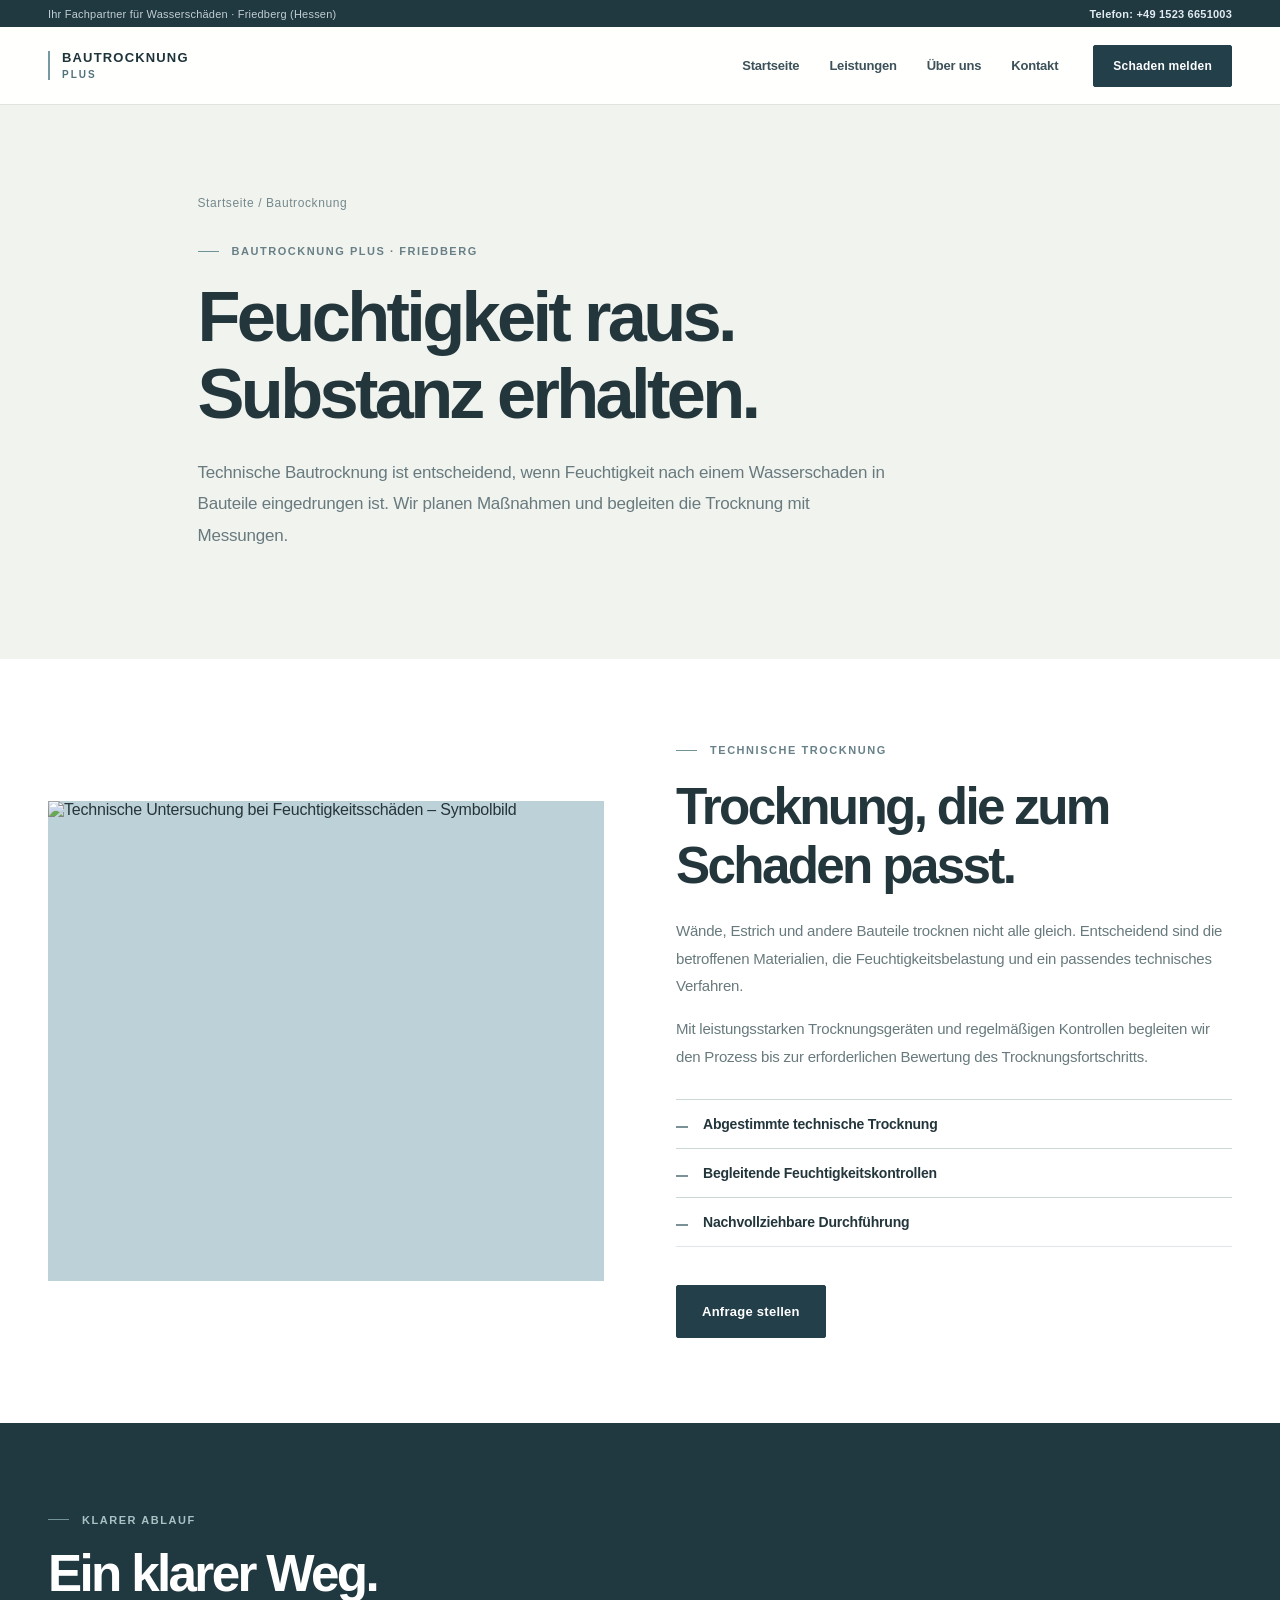
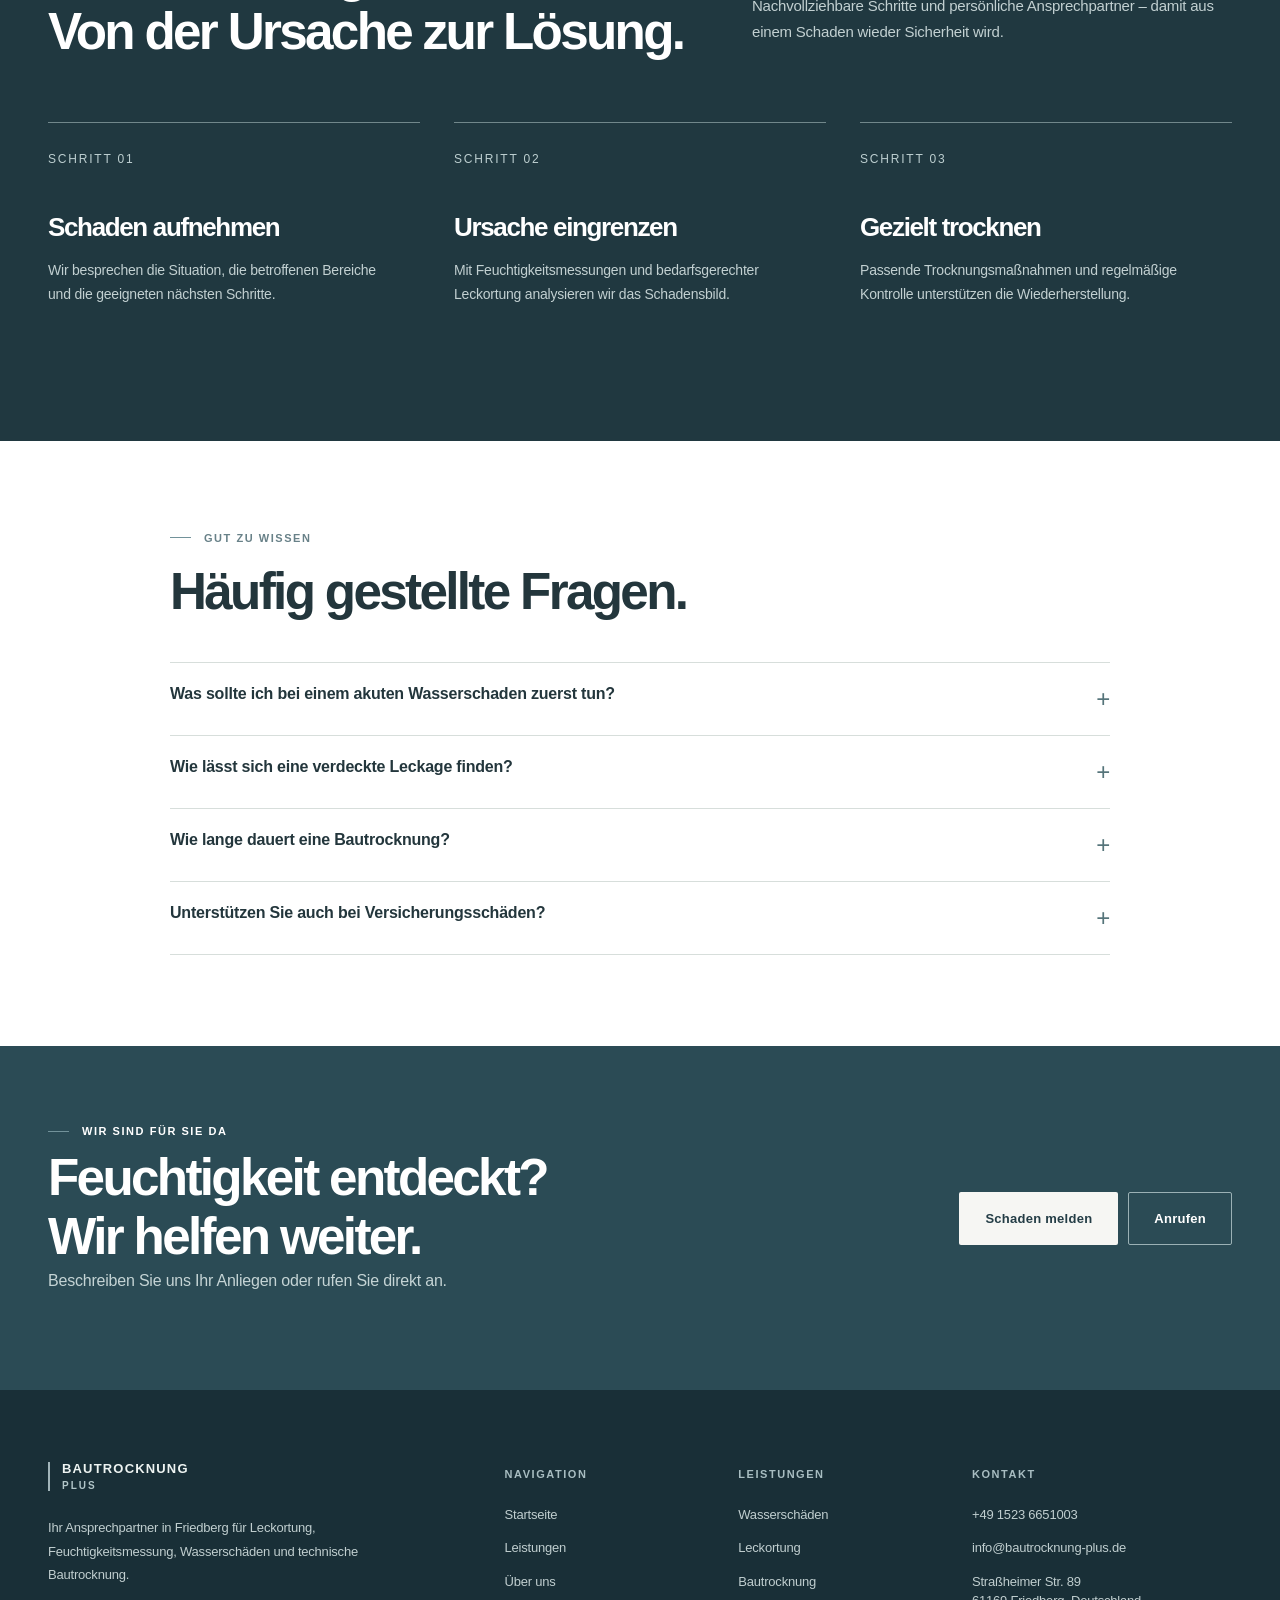
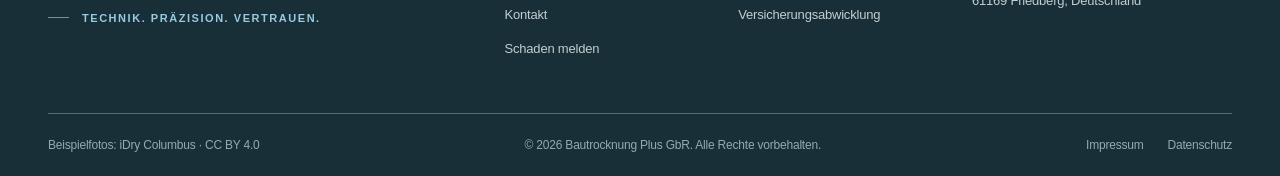
==== commit 8a46ec3b: "Correct industry imagery and photography credits: bautrocknung/index.html" ====
--- a/bautrocknung/index.html
+++ b/bautrocknung/index.html
@@ -1 +1 @@
-<!DOCTYPE html><html lang="de"><head><meta charset="utf-8"><meta name="viewport" content="width=device-width,initial-scale=1"><meta name="theme-color" content="#102b40"><meta name="description" content="Technische Bautrocknung ist entscheidend, wenn Feuchtigkeit nach einem Wasserschaden in Bauteile eingedrungen ist. Wir planen Maßnahmen und begleiten die Trocknung mit Messungen. Bautrocknung Plus GbR in Friedberg."><meta name="robots" content="index,follow,max-image-preview:large"><link rel="canonical" href="https://www.bautrocknung-plus.de/bautrocknung/"><title>Bautrocknung in Friedberg | Bautrocknung Plus</title><meta property="og:type" content="website"><meta property="og:locale" content="de_DE"><meta property="og:site_name" content="Bautrocknung Plus"><meta property="og:title" content="Bautrocknung in Friedberg | Bautrocknung Plus"><meta property="og:description" content="Technische Bautrocknung ist entscheidend, wenn Feuchtigkeit nach einem Wasserschaden in Bauteile eingedrungen ist. Wir planen Maßnahmen und begleiten die Trocknung mit Messungen. Bautrocknung Plus GbR in Friedberg."><meta property="og:image" content="https://images.unsplash.com/photo-1487958449943-2429e8be8625?auto=format&fit=crop&w=1500&q=83"><meta property="og:url" content="https://www.bautrocknung-plus.de/bautrocknung/"><link rel="icon" href="/assets/favicon.svg" type="image/svg+xml"><link rel="stylesheet" href="/assets/style.css"><link rel="stylesheet" href="/assets/atelier.css"><script defer src="/assets/site.js"></script><script defer src="/assets/atelier.js"></script><script type="application/ld+json">{"@context":"https://schema.org","@type":"LocalBusiness","name":"Bautrocknung Plus GbR","url":"https://www.bautrocknung-plus.de/","telephone":"+49 1523 6651003","email":"info@bautrocknung-plus.de","address":{"@type":"PostalAddress","streetAddress":"Straßheimer Str. 89","postalCode":"61169","addressLocality":"Friedberg","addressCountry":"DE"},"areaServed":"Friedberg (Hessen)","description":"Leckortung, Feuchtigkeitsmessung und technische Bautrocknung bei Wasserschäden."}</script></head><body><a href="#main" class="skiplink">Zum Inhalt springen</a><div class="topbar"><div class="container topbar-inner"><span>Ihr Fachpartner für Wasserschäden · Friedberg (Hessen)</span><a href="tel:+4915236651003">Telefon: +49 1523 6651003</a></div></div><header class="site-header"><div class="container header-inner"><a class="brand" href="/" aria-label="Bautrocknung Plus – Startseite"><span class="brand-mark" aria-hidden="true"></span><span class="brand-text"><strong>BAUTROCKNUNG</strong><small>PLUS</small></span></a><nav class="desktop-nav" aria-label="Hauptnavigation"><a data-nav href="/">Startseite</a><a data-nav href="/leistungen/">Leistungen</a><a data-nav href="/ueber-uns/">Über uns</a><a data-nav href="/kontakt/">Kontakt</a></nav><div class="header-actions"><a href="/schaden-melden/" class="btn btn-primary">Schaden melden</a></div><button type="button" id="menu-toggle" class="menu-toggle" aria-label="Menü öffnen" aria-controls="mobile-nav" aria-expanded="false"><svg fill="none" stroke="currentColor" stroke-width="1.7" viewBox="0 0 24 24" aria-hidden="true"><path d="M4 7h16M4 12h16M4 17h16"/></svg></button></div><nav id="mobile-nav" class="mobile-nav" aria-label="Mobile Navigation"><a data-nav href="/">Startseite</a><a data-nav href="/leistungen/">Leistungen</a><a data-nav href="/ueber-uns/">Über uns</a><a data-nav href="/kontakt/">Kontakt</a><a href="/schaden-melden/" class="btn btn-primary">Schaden melden</a><a href="tel:+4915236651003">+49 1523 6651003</a></nav></header><main id="main"><section class="page-hero"><div class="container inner"><div class="breadcrumbs"><a href="/">Startseite</a> / Bautrocknung</div><div class="eyebrow">BAUTROCKNUNG PLUS · FRIEDBERG</div><h1>Feuchtigkeit raus.<br>Substanz erhalten.</h1><p>Technische Bautrocknung ist entscheidend, wenn Feuchtigkeit nach einem Wasserschaden in Bauteile eingedrungen ist. Wir planen Maßnahmen und begleiten die Trocknung mit Messungen.</p></div></section><section class="page-section"><div class="container split"><div class="split-media reveal"><img src="https://images.unsplash.com/photo-1503387762-592deb58ef4e?auto=format&fit=crop&w=1400&q=83" alt="Beispielbild aus dem Gebäudebereich" loading="lazy"></div><div class="split-content reveal"><div class="eyebrow">TECHNISCHE TROCKNUNG</div><h2>Trocknung, die zum Schaden passt.</h2><p>Wände, Estrich und andere Bauteile trocknen nicht alle gleich. Entscheidend sind die betroffenen Materialien, die Feuchtigkeitsbelastung und ein passendes technisches Verfahren.</p><p>Mit leistungsstarken Trocknungsgeräten und regelmäßigen Kontrollen begleiten wir den Prozess bis zur erforderlichen Bewertung des Trocknungsfortschritts.</p><ul class="checklist"><li>Abgestimmte technische Trocknung</li><li>Begleitende Feuchtigkeitskontrollen</li><li>Nachvollziehbare Durchführung</li></ul><a class="btn btn-primary" href="/schaden-melden/">Anfrage stellen</a></div></div></section><section class="section dark"><div class="container"><div class="eyebrow light">KLARER ABLAUF</div><div class="section-head"><div><h2>Ein klarer Weg.<br>Von der Ursache zur Lösung.</h2></div><p class="section-lead">Nachvollziehbare Schritte und persönliche Ansprechpartner – damit aus einem Schaden wieder Sicherheit wird.</p></div><div class="process-grid"><div class="process-step reveal"><span class="stepno">SCHRITT 01</span><h3>Schaden aufnehmen</h3><p>Wir besprechen die Situation, die betroffenen Bereiche und die geeigneten nächsten Schritte.</p></div><div class="process-step reveal"><span class="stepno">SCHRITT 02</span><h3>Ursache eingrenzen</h3><p>Mit Feuchtigkeitsmessungen und bedarfsgerechter Leckortung analysieren wir das Schadensbild.</p></div><div class="process-step reveal"><span class="stepno">SCHRITT 03</span><h3>Gezielt trocknen</h3><p>Passende Trocknungsmaßnahmen und regelmäßige Kontrolle unterstützen die Wiederherstellung.</p></div></div></div></section><section class="section"><div class="container faq"><div class="eyebrow">GUT ZU WISSEN</div><h2 style="margin-bottom:42px">Häufig gestellte Fragen.</h2><details><summary>Was sollte ich bei einem akuten Wasserschaden zuerst tun?</summary><p>Wenn möglich und sicher, stoppen Sie die Wasserzufuhr. Bei Gefahr durch Strom oder größere Wassermengen halten Sie Abstand und verständigen geeignete Not- bzw. Fachstellen. Dokumentieren Sie den Schaden und kontaktieren Sie anschließend einen Fachbetrieb.</p></details><details><summary>Wie lässt sich eine verdeckte Leckage finden?</summary><p>Abhängig von der Situation kommen Feuchtigkeitsmessungen und andere geeignete Messverfahren zum Einsatz. Ziel ist es, die mögliche Schadensursache möglichst präzise und mit möglichst wenig Eingriffen zu finden.</p></details><details><summary>Wie lange dauert eine Bautrocknung?</summary><p>Die Dauer hängt unter anderem von der Durchfeuchtung, der Bausubstanz, dem Schadenausmaß und dem eingesetzten Verfahren ab. Nach einer Begutachtung können die nächsten Schritte eingeordnet werden.</p></details><details><summary>Unterstützen Sie auch bei Versicherungsschäden?</summary><p>Ja. Bautrocknung Plus unterstützt bei der Dokumentation und der Abstimmung mit Hausverwaltungen und Versicherungen, soweit dies im konkreten Schadenfall erforderlich ist.</p></details></div></section></main><section class="cta-band" aria-label="Kontakt aufnehmen"><div class="container cta-inner"><div><div class="eyebrow white">WIR SIND FÜR SIE DA</div><h2>Feuchtigkeit entdeckt?<br>Wir helfen weiter.</h2><p>Beschreiben Sie uns Ihr Anliegen oder rufen Sie direkt an.</p></div><div class="cta-buttons"><a class="btn btn-white" href="/schaden-melden/">Schaden melden</a><a class="btn btn-glass" href="tel:+4915236651003"><svg viewBox="0 0 24 24" aria-hidden="true" fill="none" stroke="currentColor" stroke-width="1.9" stroke-linecap="round" stroke-linejoin="round"><path d="M22 16.9v3a2 2 0 0 1-2.2 2 19.8 19.8 0 0 1-8.6-3.1 19.6 19.6 0 0 1-6-6 19.8 19.8 0 0 1-3.1-8.7A2 2 0 0 1 4.1 2h3a2 2 0 0 1 2 1.7c.1 1 .4 2 .7 2.9a2 2 0 0 1-.5 2.1L8 10a16 16 0 0 0 6 6l1.3-1.3a2 2 0 0 1 2.1-.5c.9.4 1.9.6 2.9.7a2 2 0 0 1 1.7 2Z"/></svg> Anrufen</a></div></div></section><footer class="site-footer"><div class="container"><div class="footer-grid"><div><a class="brand" href="/" aria-label="Bautrocknung Plus – Startseite"><span class="brand-mark" aria-hidden="true"></span><span class="brand-text"><strong>BAUTROCKNUNG</strong><small>PLUS</small></span></a><p class="footer-about">Ihr Ansprechpartner in Friedberg für Leckortung, Feuchtigkeitsmessung, Wasserschäden und technische Bautrocknung.</p><div class="eyebrow light">TECHNIK. PRÄZISION. VERTRAUEN.</div></div><div><div class="footer-title">Navigation</div><div class="footer-links"><a href="/">Startseite</a><a href="/leistungen/">Leistungen</a><a href="/ueber-uns/">Über uns</a><a href="/kontakt/">Kontakt</a><a href="/schaden-melden/">Schaden melden</a></div></div><div><div class="footer-title">Leistungen</div><div class="footer-links"><a href="/wasserschaden/">Wasserschäden</a><a href="/leckortung/">Leckortung</a><a href="/bautrocknung/">Bautrocknung</a><a href="/leistungen/#versicherung">Versicherungsabwicklung</a></div></div><div><div class="footer-title">Kontakt</div><div class="footer-links"><a href="tel:+4915236651003">+49 1523 6651003</a><a href="mailto:info@bautrocknung-plus.de">info@bautrocknung-plus.de</a><span>Straßheimer Str. 89<br>61169 Friedberg, Deutschland</span></div></div></div><div class="footer-bottom"><span>© <span id="year">2026</span> Bautrocknung Plus GbR. Alle Rechte vorbehalten.</span><div style="display:flex;gap:24px"><a href="/impressum/">Impressum</a><a href="/datenschutz/">Datenschutz</a></div></div></div></footer><div class="emergency-bar"><a class="btn btn-outline" href="tel:+4915236651003"><svg viewBox="0 0 24 24" aria-hidden="true" fill="none" stroke="currentColor" stroke-width="1.9" stroke-linecap="round" stroke-linejoin="round"><path d="M22 16.9v3a2 2 0 0 1-2.2 2 19.8 19.8 0 0 1-8.6-3.1 19.6 19.6 0 0 1-6-6 19.8 19.8 0 0 1-3.1-8.7A2 2 0 0 1 4.1 2h3a2 2 0 0 1 2 1.7c.1 1 .4 2 .7 2.9a2 2 0 0 1-.5 2.1L8 10a16 16 0 0 0 6 6l1.3-1.3a2 2 0 0 1 2.1-.5c.9.4 1.9.6 2.9.7a2 2 0 0 1 1.7 2Z"/></svg> Anrufen</a><a class="btn btn-primary" href="/schaden-melden/">Schaden melden</a></div></body></html>+<!DOCTYPE html><html lang="de"><head><meta charset="utf-8"><meta name="viewport" content="width=device-width,initial-scale=1"><meta name="theme-color" content="#102b40"><meta name="description" content="Technische Bautrocknung ist entscheidend, wenn Feuchtigkeit nach einem Wasserschaden in Bauteile eingedrungen ist. Wir planen Maßnahmen und begleiten die Trocknung mit Messungen. Bautrocknung Plus GbR in Friedberg."><meta name="robots" content="index,follow,max-image-preview:large"><link rel="canonical" href="https://www.bautrocknung-plus.de/bautrocknung/"><title>Bautrocknung in Friedberg | Bautrocknung Plus</title><meta property="og:type" content="website"><meta property="og:locale" content="de_DE"><meta property="og:site_name" content="Bautrocknung Plus"><meta property="og:title" content="Bautrocknung in Friedberg | Bautrocknung Plus"><meta property="og:description" content="Technische Bautrocknung ist entscheidend, wenn Feuchtigkeit nach einem Wasserschaden in Bauteile eingedrungen ist. Wir planen Maßnahmen und begleiten die Trocknung mit Messungen. Bautrocknung Plus GbR in Friedberg."><meta property="og:image" content="https://idrycolumbus.com/wp-content/uploads/2026/02/idry-dehumidifier-structural-drying.jpg"><meta property="og:url" content="https://www.bautrocknung-plus.de/bautrocknung/"><link rel="icon" href="/assets/favicon.svg" type="image/svg+xml"><link rel="stylesheet" href="/assets/style.css"><link rel="stylesheet" href="/assets/atelier.css"><script defer src="/assets/site.js"></script><script defer src="/assets/atelier.js"></script><script type="application/ld+json">{"@context":"https://schema.org","@type":"LocalBusiness","name":"Bautrocknung Plus GbR","url":"https://www.bautrocknung-plus.de/","telephone":"+49 1523 6651003","email":"info@bautrocknung-plus.de","address":{"@type":"PostalAddress","streetAddress":"Straßheimer Str. 89","postalCode":"61169","addressLocality":"Friedberg","addressCountry":"DE"},"areaServed":"Friedberg (Hessen)","description":"Leckortung, Feuchtigkeitsmessung und technische Bautrocknung bei Wasserschäden."}</script></head><body><a href="#main" class="skiplink">Zum Inhalt springen</a><div class="topbar"><div class="container topbar-inner"><span>Ihr Fachpartner für Wasserschäden · Friedberg (Hessen)</span><a href="tel:+4915236651003">Telefon: +49 1523 6651003</a></div></div><header class="site-header"><div class="container header-inner"><a class="brand" href="/" aria-label="Bautrocknung Plus – Startseite"><span class="brand-mark" aria-hidden="true"></span><span class="brand-text"><strong>BAUTROCKNUNG</strong><small>PLUS</small></span></a><nav class="desktop-nav" aria-label="Hauptnavigation"><a data-nav href="/">Startseite</a><a data-nav href="/leistungen/">Leistungen</a><a data-nav href="/ueber-uns/">Über uns</a><a data-nav href="/kontakt/">Kontakt</a></nav><div class="header-actions"><a href="/schaden-melden/" class="btn btn-primary">Schaden melden</a></div><button type="button" id="menu-toggle" class="menu-toggle" aria-label="Menü öffnen" aria-controls="mobile-nav" aria-expanded="false"><svg fill="none" stroke="currentColor" stroke-width="1.7" viewBox="0 0 24 24" aria-hidden="true"><path d="M4 7h16M4 12h16M4 17h16"/></svg></button></div><nav id="mobile-nav" class="mobile-nav" aria-label="Mobile Navigation"><a data-nav href="/">Startseite</a><a data-nav href="/leistungen/">Leistungen</a><a data-nav href="/ueber-uns/">Über uns</a><a data-nav href="/kontakt/">Kontakt</a><a href="/schaden-melden/" class="btn btn-primary">Schaden melden</a><a href="tel:+4915236651003">+49 1523 6651003</a></nav></header><main id="main"><section class="page-hero"><div class="container inner"><div class="breadcrumbs"><a href="/">Startseite</a> / Bautrocknung</div><div class="eyebrow">BAUTROCKNUNG PLUS · FRIEDBERG</div><h1>Feuchtigkeit raus.<br>Substanz erhalten.</h1><p>Technische Bautrocknung ist entscheidend, wenn Feuchtigkeit nach einem Wasserschaden in Bauteile eingedrungen ist. Wir planen Maßnahmen und begleiten die Trocknung mit Messungen.</p></div></section><section class="page-section"><div class="container split"><div class="split-media reveal"><img src="https://idrycolumbus.com/wp-content/uploads/2026/03/water-damage-drying-equipment-setup.jpg" alt="Technische Untersuchung bei Feuchtigkeitsschäden – Symbolbild" loading="lazy"></div><div class="split-content reveal"><div class="eyebrow">TECHNISCHE TROCKNUNG</div><h2>Trocknung, die zum Schaden passt.</h2><p>Wände, Estrich und andere Bauteile trocknen nicht alle gleich. Entscheidend sind die betroffenen Materialien, die Feuchtigkeitsbelastung und ein passendes technisches Verfahren.</p><p>Mit leistungsstarken Trocknungsgeräten und regelmäßigen Kontrollen begleiten wir den Prozess bis zur erforderlichen Bewertung des Trocknungsfortschritts.</p><ul class="checklist"><li>Abgestimmte technische Trocknung</li><li>Begleitende Feuchtigkeitskontrollen</li><li>Nachvollziehbare Durchführung</li></ul><a class="btn btn-primary" href="/schaden-melden/">Anfrage stellen</a></div></div></section><section class="section dark"><div class="container"><div class="eyebrow light">KLARER ABLAUF</div><div class="section-head"><div><h2>Ein klarer Weg.<br>Von der Ursache zur Lösung.</h2></div><p class="section-lead">Nachvollziehbare Schritte und persönliche Ansprechpartner – damit aus einem Schaden wieder Sicherheit wird.</p></div><div class="process-grid"><div class="process-step reveal"><span class="stepno">SCHRITT 01</span><h3>Schaden aufnehmen</h3><p>Wir besprechen die Situation, die betroffenen Bereiche und die geeigneten nächsten Schritte.</p></div><div class="process-step reveal"><span class="stepno">SCHRITT 02</span><h3>Ursache eingrenzen</h3><p>Mit Feuchtigkeitsmessungen und bedarfsgerechter Leckortung analysieren wir das Schadensbild.</p></div><div class="process-step reveal"><span class="stepno">SCHRITT 03</span><h3>Gezielt trocknen</h3><p>Passende Trocknungsmaßnahmen und regelmäßige Kontrolle unterstützen die Wiederherstellung.</p></div></div></div></section><section class="section"><div class="container faq"><div class="eyebrow">GUT ZU WISSEN</div><h2 style="margin-bottom:42px">Häufig gestellte Fragen.</h2><details><summary>Was sollte ich bei einem akuten Wasserschaden zuerst tun?</summary><p>Wenn möglich und sicher, stoppen Sie die Wasserzufuhr. Bei Gefahr durch Strom oder größere Wassermengen halten Sie Abstand und verständigen geeignete Not- bzw. Fachstellen. Dokumentieren Sie den Schaden und kontaktieren Sie anschließend einen Fachbetrieb.</p></details><details><summary>Wie lässt sich eine verdeckte Leckage finden?</summary><p>Abhängig von der Situation kommen Feuchtigkeitsmessungen und andere geeignete Messverfahren zum Einsatz. Ziel ist es, die mögliche Schadensursache möglichst präzise und mit möglichst wenig Eingriffen zu finden.</p></details><details><summary>Wie lange dauert eine Bautrocknung?</summary><p>Die Dauer hängt unter anderem von der Durchfeuchtung, der Bausubstanz, dem Schadenausmaß und dem eingesetzten Verfahren ab. Nach einer Begutachtung können die nächsten Schritte eingeordnet werden.</p></details><details><summary>Unterstützen Sie auch bei Versicherungsschäden?</summary><p>Ja. Bautrocknung Plus unterstützt bei der Dokumentation und der Abstimmung mit Hausverwaltungen und Versicherungen, soweit dies im konkreten Schadenfall erforderlich ist.</p></details></div></section></main><section class="cta-band" aria-label="Kontakt aufnehmen"><div class="container cta-inner"><div><div class="eyebrow white">WIR SIND FÜR SIE DA</div><h2>Feuchtigkeit entdeckt?<br>Wir helfen weiter.</h2><p>Beschreiben Sie uns Ihr Anliegen oder rufen Sie direkt an.</p></div><div class="cta-buttons"><a class="btn btn-white" href="/schaden-melden/">Schaden melden</a><a class="btn btn-glass" href="tel:+4915236651003"><svg viewBox="0 0 24 24" aria-hidden="true" fill="none" stroke="currentColor" stroke-width="1.9" stroke-linecap="round" stroke-linejoin="round"><path d="M22 16.9v3a2 2 0 0 1-2.2 2 19.8 19.8 0 0 1-8.6-3.1 19.6 19.6 0 0 1-6-6 19.8 19.8 0 0 1-3.1-8.7A2 2 0 0 1 4.1 2h3a2 2 0 0 1 2 1.7c.1 1 .4 2 .7 2.9a2 2 0 0 1-.5 2.1L8 10a16 16 0 0 0 6 6l1.3-1.3a2 2 0 0 1 2.1-.5c.9.4 1.9.6 2.9.7a2 2 0 0 1 1.7 2Z"/></svg> Anrufen</a></div></div></section><footer class="site-footer"><div class="container"><div class="footer-grid"><div><a class="brand" href="/" aria-label="Bautrocknung Plus – Startseite"><span class="brand-mark" aria-hidden="true"></span><span class="brand-text"><strong>BAUTROCKNUNG</strong><small>PLUS</small></span></a><p class="footer-about">Ihr Ansprechpartner in Friedberg für Leckortung, Feuchtigkeitsmessung, Wasserschäden und technische Bautrocknung.</p><div class="eyebrow light">TECHNIK. PRÄZISION. VERTRAUEN.</div></div><div><div class="footer-title">Navigation</div><div class="footer-links"><a href="/">Startseite</a><a href="/leistungen/">Leistungen</a><a href="/ueber-uns/">Über uns</a><a href="/kontakt/">Kontakt</a><a href="/schaden-melden/">Schaden melden</a></div></div><div><div class="footer-title">Leistungen</div><div class="footer-links"><a href="/wasserschaden/">Wasserschäden</a><a href="/leckortung/">Leckortung</a><a href="/bautrocknung/">Bautrocknung</a><a href="/leistungen/#versicherung">Versicherungsabwicklung</a></div></div><div><div class="footer-title">Kontakt</div><div class="footer-links"><a href="tel:+4915236651003">+49 1523 6651003</a><a href="mailto:info@bautrocknung-plus.de">info@bautrocknung-plus.de</a><span>Straßheimer Str. 89<br>61169 Friedberg, Deutschland</span></div></div></div><div class="footer-bottom"><span class="site-photo-credit"><a href="https://idrycolumbus.com/free-restoration-photos/" target="_blank" rel="noopener noreferrer">Beispielfotos: iDry Columbus · CC BY 4.0</a></span><span>© <span id="year">2026</span> Bautrocknung Plus GbR. Alle Rechte vorbehalten.</span><div style="display:flex;gap:24px"><a href="/impressum/">Impressum</a><a href="/datenschutz/">Datenschutz</a></div></div></div></footer><div class="emergency-bar"><a class="btn btn-outline" href="tel:+4915236651003"><svg viewBox="0 0 24 24" aria-hidden="true" fill="none" stroke="currentColor" stroke-width="1.9" stroke-linecap="round" stroke-linejoin="round"><path d="M22 16.9v3a2 2 0 0 1-2.2 2 19.8 19.8 0 0 1-8.6-3.1 19.6 19.6 0 0 1-6-6 19.8 19.8 0 0 1-3.1-8.7A2 2 0 0 1 4.1 2h3a2 2 0 0 1 2 1.7c.1 1 .4 2 .7 2.9a2 2 0 0 1-.5 2.1L8 10a16 16 0 0 0 6 6l1.3-1.3a2 2 0 0 1 2.1-.5c.9.4 1.9.6 2.9.7a2 2 0 0 1 1.7 2Z"/></svg> Anrufen</a><a class="btn btn-primary" href="/schaden-melden/">Schaden melden</a></div></body></html>
--- a/assets/atelier.css
+++ b/assets/atelier.css
@@ -1,302 +1,303 @@
-/* BAUTROCKNUNG PLUS
-   ATELIER / Editorial industrial identity
-   03 Nov 2026. Quiet composition, structural lines, deliberate interaction.
-   No icon libraries, autonomous particles, neon glow or dashboard imagery. */
-
-:root {
-  --navy:#233942; --navy2:#152b34; --blue:#476f7c; --blue2:#e4ebea;
-  --paper:#f4f3ef; --ink:#202e32; --muted:#657277; --line:#d9dfdc;
-  --sand:#e9e7e0; --r:2px; --max:1280px;
-  --terracotta:#9d7964;
-  --ease-out:cubic-bezier(.22,1,.36,1);
-}
-html{scroll-padding-top:86px}
-body{font-family:"Helvetica Neue",Arial,system-ui,sans-serif;background:#fff;color:var(--ink);font-weight:400;letter-spacing:-.012em}
+/* BAUTROCKNUNG PLUS · SYSTEM 04
+   Focus: photographic relevance, coherent proportions, readable type.
+   No loops, glows, stock iconography or fake readings. */
+:root{--navy:#203840;--navy2:#172f37;--blue:#486e79;--paper:#f2f3ef;--white:#fff;--ink:#23363c;--muted:#67777a;--line:#d7dedb;--max:1240px}
+html{scroll-behavior:smooth;scroll-padding-top:87px}
+body{background:#fff;color:var(--ink);font-family:"Helvetica Neue",Arial,system-ui,sans-serif;font-size:16px;letter-spacing:-.013em}
 h1,h2,h3{letter-spacing:-.052em}
 p{line-height:1.72}
-::selection{color:#fff;background:#456e7b}
-.container{width:min(1320px,calc(100% - 112px))}
+::selection{background:#b1c6c9;color:#152a32}
+.container,.bp-shell{width:min(1240px,calc(100% - 96px));margin-inline:auto}
 a,button{-webkit-tap-highlight-color:transparent}
-.site-header{background:rgba(249,249,247,.975);border-bottom:1px solid #dde0de;box-shadow:none;backdrop-filter:blur(14px)}
-.header-inner{min-height:83px}
-.topbar{background:#263a42}
-.topbar-inner{min-height:28px;font-size:10px;letter-spacing:.045em}
-.topbar-inner a{font-weight:500}
-.brand{gap:0;min-width:231px;position:relative;padding-left:13px;align-items:center}
-.brand:before{content:"";position:absolute;left:0;top:2px;bottom:2px;width:2px;background:#7d9aa3}
+.site-header{background:rgba(255,255,253,.97);border-bottom:1px solid #dfe4e0;box-shadow:none;backdrop-filter:blur(15px)}
+.topbar{background:#203840}
+.topbar-inner{min-height:27px;font-size:11px;letter-spacing:.02em}
+.header-inner{min-height:77px}
+.brand{gap:0;min-width:217px;padding-left:12px;border-left:2px solid #7799a1}
 .brand-mark{display:none}
-.brand-text strong{font-size:13px;letter-spacing:.115em;font-weight:800;color:#23363d}
-.brand-text small{font-size:10px;font-weight:600;letter-spacing:.24em;color:#617b83;margin-top:5px}
-.desktop-nav{gap:36px}
-.desktop-nav a{color:#43545a;font-size:12px;font-weight:600;position:relative;transition:color .2s}
-.desktop-nav a:after{content:"";position:absolute;left:0;bottom:-10px;width:0;height:1px;background:#354e57;transition:width .28s var(--ease-out)}
-.desktop-nav a:hover,.desktop-nav a.active{color:#1e353e}
-.desktop-nav a:hover:after,.desktop-nav a.active:after{width:100%}
-.header-actions .btn{min-height:40px;padding:12px 18px;font-size:11px}
-.btn{border-radius:2px;min-height:49px;font-size:12px;font-weight:700;letter-spacing:.015em;padding:15px 22px;transition:background .25s,color .25s,border-color .25s,box-shadow .25s;box-shadow:none}
-.btn:hover{transform:none;box-shadow:none}
-.btn-primary,.btn-blue{background:#233b45;border-color:#233b45;color:#fff}
-.btn-primary:hover,.btn-blue:hover{background:#45616b;border-color:#45616b}
-.btn-white{background:#f6f6f3;color:#24363d}
-.btn-white:hover{background:#e7e8e4}
-.btn-outline,.btn-glass{background:transparent;border:1px solid #9cacb0;color:#293c42}
-.btn-outline:hover,.btn-glass:hover{background:#e8eeed;border-color:#637e85}
-.btn svg,.mini-icon{display:none!important}
-.eyebrow{font-size:10px;color:#5c7882;letter-spacing:.18em;font-weight:700;gap:12px}
-.eyebrow:before{height:1px;width:23px;background:#82969c}
-.eyebrow.light{color:#b8cbce}
-.eyebrow.white{color:#dce9e8}
-.eyebrow.light:before,.eyebrow.white:before{background:currentColor}
-.reveal{opacity:0;transform:translateY(15px);transition:opacity .7s var(--ease-out),transform .7s var(--ease-out)}
+.brand-text strong{font-size:13px;font-weight:800;letter-spacing:.09em;color:#1f333b}
+.brand-text small{font-size:10px;font-weight:700;letter-spacing:.2em;color:#52727c;margin-top:4px}
+.desktop-nav{gap:30px}
+.desktop-nav a{color:#3c5159;font-weight:650;font-size:13px}
+.desktop-nav a.active,.desktop-nav a:hover{color:#1b3842}
+.header-actions .btn{font-size:12px;min-height:42px;padding:12px 19px}
+.btn,.bp-button{border-radius:2px;box-shadow:none;transition:background .22s,color .22s,border-color .22s;transform:none!important}
+.btn:hover,.bp-button:hover{transform:none;box-shadow:none}
+.btn-primary,.btn-blue{background:#233f4a;border-color:#233f4a;color:white}
+.btn-primary:hover,.btn-blue:hover{background:#41616b;border-color:#41616b}
+.btn-white{background:#f6f6f3;color:#243d46}
+.btn-outline{background:transparent;border-color:#91a7ae;color:#233e48}
+.btn-outline:hover{background:#edf2f1}
+.btn-glass{background:transparent;color:#fff;border-color:#bac6c7}
+.btn-glass:hover{background:#ffffff17}
+.btn svg{display:none}
+.eyebrow{color:#688188;font-size:11px;letter-spacing:.14em;font-weight:750}
+.eyebrow:before{width:21px;height:1px;background:#72929a}
+.reveal{opacity:0;transform:translateY(13px);transition:opacity .6s ease,transform .6s ease}
 .reveal.visible{opacity:1;transform:none}
-
-/* Content rhythm and restrained photographic treatment */
-.section{padding:116px 0}
-.section-tight{padding:88px 0}
-.section-head{align-items:start;gap:65px;margin-bottom:49px}
-.section-head>div{max-width:780px}
-.section h2,.page-section h2{font-size:clamp(35px,4.5vw,61px);font-weight:650;line-height:1.12;letter-spacing:-.056em;margin-top:23px}
-.section-lead{max-width:355px;font-size:14px;color:#69767a}
-.textlink{color:#29434c;border-bottom:1px solid #7c979e;font-weight:650;font-size:12px;padding-bottom:8px;letter-spacing:.01em;transition:border-color .25s}
-.textlink:hover{border-color:#1e3037;color:#172f38}
-.textlink:focus-visible{outline-offset:8px}
-.split{gap:clamp(40px,7vw,118px)}
-.split-media{height:580px;background:#dddcd6}
-.split-media img{filter:saturate(.64);object-position:center;transition:filter .55s var(--ease-out)}
-.split-media:hover img{filter:saturate(.81)}
+.bp-kicker{font-size:11px;letter-spacing:.145em;font-weight:800;color:#6a838a;margin:0 0 25px}
+.bp-kicker span{color:#a2b1ae}
+
+/* The actual home page */
+.bp-hero{background:var(--paper)}
+.bp-hero-grid{display:grid;grid-template-columns:minmax(0,1.1fr) minmax(0,.9fr);gap:40px;align-items:stretch;min-height:606px}
+.bp-hero-copy{padding:93px 0 61px;display:flex;flex-direction:column;justify-content:center;align-items:flex-start}
+.bp-hero h1{font-size:clamp(55px,5.15vw,78px);font-weight:760;line-height:1.09;letter-spacing:-.066em;margin:0 0 25px;max-width:690px}
+.bp-hero h1 span{font-weight:490;color:#607c84}
+.bp-hero-lead{font-size:17px;line-height:1.76;color:#607276;max-width:500px;margin:0 0 28px}
+.bp-hero-actions{display:flex;gap:10px;flex-wrap:wrap}
+.bp-button{display:inline-flex;align-items:center;justify-content:center;padding:15px 24px;min-height:51px;font-size:13px;font-weight:700;border:1px solid transparent;text-align:center;text-decoration:none}
+.bp-button-dark{background:#213e49;color:#fff;border-color:#213e49}
+.bp-button-dark:hover{background:#3e5e68;border-color:#3e5e68}
+.bp-button-line{background:transparent;color:#25434c;border-color:#a6b5b6}
+.bp-button-line:hover{border-color:#526e76;background:#e8eeec}
+.bp-hero-foot{border-top:1px solid #cbd5d1;margin-top:60px;padding-top:18px;display:flex;gap:24px;justify-content:flex-start;flex-wrap:wrap}
+.bp-hero-foot span{font-size:10px;letter-spacing:.075em;font-weight:750;color:#758788}
+.bp-hero-photo{margin:0;min-height:566px;position:relative;overflow:hidden;background:#a9b1af}
+.bp-hero-photo img{position:absolute;inset:0;width:100%;height:100%;object-fit:cover;object-position:50% 50%;filter:saturate(.72) contrast(1.03)}
+.bp-hero-photo:after{content:"";position:absolute;inset:0;background:linear-gradient(180deg,transparent 64%,rgba(19,36,42,.4));pointer-events:none}
+.bp-hero-photo figcaption{z-index:1;position:absolute;bottom:21px;left:24px;right:24px;border-top:1px solid rgba(255,255,255,.65);padding-top:14px;display:flex;justify-content:space-between;align-items:center;gap:15px;color:white;font-size:10px;font-weight:750;letter-spacing:.1em}
+
+/* Section heading scale/spacing */
+.bp-section{padding:91px 0}
+.bp-section-top{display:grid;grid-template-columns:1.28fr .72fr;gap:80px;align-items:end;margin-bottom:38px}
+.bp-section h2{font-size:clamp(39px,4.15vw,60px);font-weight:710;line-height:1.13;letter-spacing:-.055em;margin:0}
+.bp-section-top p:last-child{font-size:15px;max-width:340px;margin:0 0 4px;color:#68777b;line-height:1.75}
+.bp-services{background:white}
+.bp-service-grid{display:grid;grid-template-columns:repeat(3,minmax(0,1fr));gap:23px}
+.bp-service{min-width:0;display:flex;flex-direction:column;border-top:1px solid #d1dad7;padding-top:15px}
+.bp-service-image{display:block;width:100%;aspect-ratio:1.48;overflow:hidden;background:#d9ddd9;position:relative}
+.bp-service-image img{width:100%;height:100%;object-fit:cover;filter:saturate(.68);transition:transform .55s cubic-bezier(.22,1,.36,1),filter .35s}
+.bp-service-image:hover img{transform:scale(1.035);filter:saturate(.85)}
+.bp-service-meta{display:flex;align-items:center;justify-content:space-between;margin-top:21px;gap:16px;color:#758689;font-size:10px;letter-spacing:.09em;font-weight:750}
+.bp-service h3{font-size:clamp(26px,2.4vw,34px);line-height:1.13;font-weight:710;margin:14px 0 12px}
+.bp-service h3 a:hover{text-decoration:underline;text-decoration-thickness:1px;text-underline-offset:5px}
+.bp-service p{font-size:15px;color:#66767a;line-height:1.73;margin:0 0 24px;max-width:370px}
+.bp-text-link{display:inline-block;margin-top:auto;align-self:flex-start;border-bottom:1px solid #80969a;padding-bottom:7px;color:#25414b;font-size:13px;font-weight:750}
+.bp-text-link:hover{border-color:#253f47}
+.bp-credit{margin:24px 0 0;font-size:11px;color:#7c8888;line-height:1.6;max-width:750px}
+.bp-credit a{text-decoration:underline;text-underline-offset:2px}
+
+/* Solid process band with coherent copy */
+.bp-process{background:#203840;color:#fff}
+.bp-process-layout{display:grid;grid-template-columns:1fr 1fr;gap:100px}
+.bp-kicker-on-dark{color:#b6c9cc}
+.bp-process-intro{max-width:500px;position:sticky;top:130px;align-self:start}
+.bp-process h2{font-size:clamp(41px,4.2vw,60px);margin:0 0 23px;font-weight:680;line-height:1.12}
+.bp-process-intro>p:not(.bp-kicker){font-size:16px;max-width:395px;color:#bdcdce;line-height:1.8}
+.bp-outline-on-dark{display:inline-block;color:#ecf1ef;border:1px solid #88a0a4;font-size:13px;font-weight:750;padding:15px 19px;margin-top:26px;transition:background .25s}
+.bp-outline-on-dark:hover{background:#ffffff15}
+.bp-process-steps{border-top:1px solid #748d90}
+.bp-step{display:grid;grid-template-columns:53px 1fr;gap:22px;padding:31px 0;border-bottom:1px solid #647f84}
+.bp-step-n{font-size:12px;color:#a5bfc2;font-weight:750;margin-top:5px}
+.bp-step h3{font-size:24px;line-height:1.25;margin:0 0 10px;font-weight:650;letter-spacing:-.035em}
+.bp-step p{font-size:14px;line-height:1.74;color:#c2d0d1;margin:0;max-width:440px}
+
+/* Additional explanation: photographed instrument + human reading scale */
+.bp-confidence{background:#f4f5f2}
+.bp-confidence-layout{display:grid;grid-template-columns:.95fr 1.05fr;gap:88px;align-items:center}
+.bp-confidence-photo{height:474px;overflow:hidden;position:relative;background:#c0c9c6}
+.bp-confidence-photo img{width:100%;height:100%;object-fit:cover;filter:saturate(.6)}
+.bp-confidence-photo span{position:absolute;left:18px;bottom:18px;background:#f5f7f2;padding:8px 11px;font-size:10px;font-weight:750;letter-spacing:.05em;color:#45616a}
+.bp-confidence h2{font-size:clamp(41px,4.3vw,61px);margin:0 0 24px}
+.bp-confidence-copy>p:not(.bp-kicker){font-size:16px;line-height:1.78;color:#617277;max-width:535px}
+.bp-rule-list{border-top:1px solid #cbd7d3;margin:26px 0 32px}
+.bp-rule-list p{display:flex;gap:25px;align-items:center;border-bottom:1px solid #cbd7d3;padding:14px 0;margin:0;font-size:13px;font-weight:650;color:#39525b}
+.bp-rule-list span{font-size:10px;letter-spacing:.07em;color:#829296}
+
+/* The accordion is simple and readable */
+.bp-faq{background:#fff}
+.bp-faq-layout{display:grid;grid-template-columns:.7fr 1.3fr;gap:90px}
+.bp-faq h2{font-size:clamp(39px,4.3vw,58px)}
+.bp-faq-intro{color:#738287;font-size:15px;margin-top:19px}
+.bp-faq-questions{border-top:1px solid var(--line)}
+.bp-faq details{border-bottom:1px solid var(--line);padding:20px 0}
+.bp-faq summary{cursor:pointer;list-style:none;font-weight:700;font-size:15px;display:flex;gap:20px;align-items:center;justify-content:space-between}
+.bp-faq summary::-webkit-details-marker{display:none}
+.bp-faq summary:after{content:"+";font-size:22px;font-weight:400;color:#496771}
+.bp-faq details[open] summary:after{content:"−"}
+.bp-faq details p{margin:16px 30px 0 0;color:#687b80;font-size:14px;line-height:1.78}
+
+/* Header and footer used across all pages */
+.cta-band{background:#2b4b55;padding:79px 0}
+.cta-band h2{font-size:clamp(35px,4vw,56px);line-height:1.15;font-weight:690}
+.cta-band p{color:#c5d4d5}
+.cta-band .cta-inner{gap:42px}
+.cta-band .btn-glass{color:#fff;border-color:#9bb1b5}
+.cta-band .btn-glass:hover{background:#ffffff15}
+.site-footer{background:#192f37;padding:72px 0 24px}
+.site-footer .brand-text strong{color:#eef4f2}
+.site-footer .brand-text small{color:#b2c6c9}
+.site-footer .brand{border-color:#a1b4b9}
+.site-footer .footer-grid{gap:48px}
+.site-footer .footer-title{color:#a8bdc1;font-size:11px}
+.site-footer .footer-links a,.site-footer .footer-links span,.site-footer .footer-about{color:#c0cecf;font-size:13px}
+.site-footer .footer-bottom{margin-top:55px;border-color:#536b72}
+
+/* Interior pages */
+.page-hero{background:#f1f3ef;padding:91px 0}
+.page-hero:before{display:none}
+.page-hero .inner{max-width:885px}
+.page-hero .breadcrumbs{font-size:12px;color:#74888b;margin-bottom:35px}
+.page-hero .eyebrow{font-size:11px;color:#687f86}
+.page-hero h1{font-size:clamp(47px,5.5vw,78px);line-height:1.1;font-weight:710;margin:21px 0 24px}
+.page-hero p{max-width:700px;font-size:17px;color:#687a7e}
+.page-section{padding:85px 0}
+.page-section h2,.split-content h2{font-weight:700;font-size:clamp(35px,4vw,56px)}
+.section{padding:91px 0}
+.section-tight{padding:76px 0}
+.section h2{font-weight:700;font-size:clamp(36px,4vw,55px)}
+.section-head{gap:45px}
+.section-lead{font-size:15px;color:#697b7e}
+.split{gap:72px}
+.split-media{height:480px}
 .split-media:before{display:none}
-.split-content h2{font-size:clamp(34px,4.25vw,61px);font-weight:650}
-.split-content p{font-size:15px;line-height:1.82;color:#657278}
-.checklist{margin-top:32px}
-.checklist li{border-color:#dce1de;padding:16px 0;font-size:13px;font-weight:600;gap:14px}
-.checklist li:before{content:"";width:13px;height:1px;background:#68848c;margin-top:11px;flex:none}
-
-/* Cover: typography and image, not a simulated scanner */
-.editorial-hero{background:#f2f1ed;overflow:hidden;position:relative}
-.editorial-hero .hero-inner{display:grid;grid-template-columns:minmax(0,1.07fr) minmax(0,.93fr);width:min(1500px,calc(100% - 112px));margin-inline:auto;min-height:704px;gap:4vw}
-.editorial-copy{padding:104px 0 82px;display:flex;flex-direction:column;align-items:flex-start;justify-content:center;min-width:0}
-.editorial-kicker{display:flex;align-items:center;gap:15px;font-weight:700;color:#516a72;font-size:10px;letter-spacing:.17em;margin:0 0 47px}
-.editorial-kicker:before{content:"";width:32px;height:1px;background:#798f95}
-.editorial-hero h1{font-size:clamp(51px,5.4vw,90px);line-height:1.07;letter-spacing:-.074em;max-width:795px;font-weight:670;margin:0 0 30px;text-wrap:balance}
-.editorial-hero h1 span{color:#66828a;font-weight:470}
-.editorial-hero .hero-description{color:#606c70;font-size:16px;max-width:470px;line-height:1.79;margin:0 0 31px}
-.editorial-hero .hero-actions{display:flex;flex-wrap:wrap;gap:10px}
-.editorial-hero .hero-actions .btn-outline{background:transparent}
-.editorial-index{display:grid;grid-template-columns:auto 1fr;gap:15px;align-items:start;border-top:1px solid #d1d6d3;margin-top:69px;padding-top:19px;width:min(470px,100%)}
-.editorial-index span{font-size:11px;font-weight:700;color:#60747b;letter-spacing:.075em}
-.editorial-index p{font-size:12px;color:#788385;line-height:1.5;margin:0}
-.editorial-visual{position:relative;margin:0;min-height:600px;overflow:hidden;background:#b9bcb8;align-self:stretch;isolation:isolate}
-.editorial-visual:before{content:"";position:absolute;inset:0;z-index:1;background:linear-gradient(0deg,rgba(13,32,40,.52),transparent 39%);pointer-events:none}
-.editorial-visual img{width:100%;height:100%;position:absolute;inset:0;object-fit:cover;object-position:53% center;filter:saturate(.53) contrast(1.05);animation:photographicReveal 1.3s var(--ease-out) both}
-.editorial-visual .hero-image-type{position:absolute;left:27px;top:27px;z-index:2;color:#fff;font-size:10px;letter-spacing:.16em;font-weight:650;text-shadow:0 1px 8px rgba(0,0,0,.4)}
-.editorial-visual figcaption{position:absolute;bottom:27px;left:27px;right:27px;z-index:2;border-top:1px solid rgba(255,255,255,.6);padding-top:14px;display:flex;justify-content:space-between;align-items:end;gap:14px;color:#fff}
-.editorial-visual figcaption strong{font-size:13px;font-weight:550}
-.editorial-visual figcaption small{font-size:10px;letter-spacing:.1em;opacity:.86}
-.editorial-hero .hero-inner>*{animation:quietArrive .8s var(--ease-out) both}
-.editorial-hero .hero-inner .editorial-visual{animation-delay:.16s}
-.editorial-stamp{display:flex;gap:18px;justify-content:space-between;align-items:center;padding:16px max(56px,calc((100% - 1320px)/2));border-top:1px solid #dedfda;background:#e9eae5;font-size:10px;font-weight:650;color:#607176;letter-spacing:.1em;text-transform:uppercase}
-.editorial-stamp span:nth-child(2){font-weight:450}
-
-/* Service list: long architectural rows instead of reusable cards */
-.service-grid{display:grid;grid-template-columns:1fr;gap:0;border-top:1px solid #cbd4d4}
-.service-card{min-height:237px;display:grid;grid-template-columns:minmax(0,1fr) 254px;grid-template-rows:1fr;background:transparent;gap:20px;border:none;border-bottom:1px solid #d4dbda;box-shadow:none;position:relative;overflow:visible;transition:background .2s}
-.service-card:hover{transform:none;box-shadow:none;border-color:#c6d0d0;background:#f7f8f6}
-.service-card .image{grid-row:1;grid-column:2;height:auto;min-height:210px;align-self:stretch;overflow:hidden;margin:14px 0;background:#c9d0cb}
-.service-card .image img{filter:saturate(.47);transition:filter .4s var(--ease-out),transform .8s var(--ease-out)}
-.service-card:hover .image img{transform:scale(1.03);filter:saturate(.69)}
-.service-card .image:after{content:"";position:absolute;inset:0;pointer-events:none}
-.service-card-body{grid-row:1;grid-column:1;order:0;display:grid;grid-template-columns:90px minmax(0,1fr);grid-template-rows:auto auto 1fr;align-content:center;column-gap:24px;padding:34px 0;min-width:0}
-.service-card .number{grid-column:1;grid-row:1/4;font-size:10px;letter-spacing:.075em;color:#74848a;margin:6px 0}
-.service-card h3{grid-column:2;grid-row:1;font-size:clamp(27px,3.1vw,44px);font-weight:650;letter-spacing:-.055em;line-height:1.12;margin:0 0 10px}
-.service-card p{grid-column:2;grid-row:2;max-width:550px;font-size:14px;color:#69777c;line-height:1.7;margin:0 0 14px}
-.service-card .textlink{grid-column:2;grid-row:3;align-self:start;margin-top:3px}
+.split-media img{filter:saturate(.72)}
+.split-content p{font-size:15px;color:#687a7d}
+.checklist li{font-size:14px;border-color:#ccd8d6}
+.checklist li:before{content:"";width:12px;height:2px;background:#7a9296;margin-top:10px;flex:none}
+.section.dark{background:#203840}
+.process-grid:before{display:none}
+.process-step{border-top:1px solid #71878b}
+.process-step:before{display:none}
+.process-step .stepno{margin-bottom:46px;color:#bdcfd0}
+.dark .section-lead,.dark p{color:#c2d0d1}
+.dark .eyebrow{color:#a7c1c5}
+.service-grid{display:grid;grid-template-columns:repeat(3,minmax(0,1fr));gap:22px;border:0}
+.service-card{min-height:0;display:flex;flex-direction:column;gap:0;border:1px solid #e1e7e2;background:#f6f8f5;box-shadow:none;overflow:hidden}
+.service-card:hover{transform:none;border-color:#b8cacb;box-shadow:none;background:#f1f5f2}
+.service-card .image{grid-column:auto;grid-row:auto;height:240px;min-height:240px;margin:0;overflow:hidden}
+.service-card .image img{filter:saturate(.72)}
+.service-card-body{grid-column:auto;grid-row:auto;display:flex;flex-direction:column;padding:27px 24px;flex:1;gap:0}
+.service-card .number{font-size:10px;color:#738a8e;margin:0 0 13px}
+.service-card h3{font-size:28px;font-weight:690;margin:0 0 14px}
+.service-card p{font-size:14px;line-height:1.73;color:#64787b;margin:0 0 20px}
+.service-card .textlink{font-size:13px;margin-top:auto;grid-column:auto;grid-row:auto;border-color:#829fa4}
+.service-card .image:after{display:none}
 .service-card::after{display:none}
-
-/* Made for the service: one editorial, functional process instead of a software diagram */
-.method-section{background:#20343c;color:#f0f2ef;padding:107px 0 112px}
-.method-layout{display:grid;grid-template-columns:minmax(0,.8fr) minmax(0,1.2fr);gap:7vw}
-.method-intro{align-self:start;position:sticky;top:155px}
-.method-intro .eyebrow{color:#c9d7d6}
-.method-intro h2{font-size:clamp(42px,4.3vw,70px);letter-spacing:-.06em;line-height:1.1;font-weight:650;margin:25px 0}
-.method-intro p{font-size:15px;line-height:1.75;color:#bbcbcb;max-width:420px}
-.method-intro .method-detail-label{margin-top:50px;font-size:10px;letter-spacing:.12em;color:#b7c4c4}
-.method-interactive{border-top:1px solid #6e8386;min-width:0}
-.method-tablist{display:grid;grid-template-columns:repeat(3,1fr);border-bottom:1px solid #60757a}
-.method-tab{appearance:none;border:0;border-right:1px solid rgba(180,204,206,.24);background:none;color:#adbebf;display:flex;flex-direction:column;align-items:flex-start;gap:25px;padding:24px 18px 24px 0;text-align:left;position:relative;transition:color .25s}
-.method-tab:not(:first-child){padding-left:19px}
-.method-tab:last-child{border-right:none}
-.method-tab small{font-size:10px;font-weight:650;letter-spacing:.08em;opacity:.77}
-.method-tab strong{font-size:15px;font-weight:600;letter-spacing:-.02em}
-.method-tab[aria-selected="true"]{color:#fff}
-.method-tab[aria-selected="true"]::after{content:"";position:absolute;bottom:-1px;left:0;right:0;height:2px;background:#dfecea}
-.method-tab:hover{color:#fff}
-.method-tab:focus-visible{outline:2px solid white;outline-offset:-4px}
-.method-panel{padding-top:28px}
-.method-photograph{position:relative;height:330px;background:#657177;overflow:hidden}
-.method-photograph img{width:100%;height:100%;object-fit:cover;filter:saturate(.39);transition:opacity .25s,filter .3s}
-.method-photo-index{position:absolute;left:22px;bottom:20px;color:white;font-size:10px;letter-spacing:.13em;text-shadow:0 2px 8px #0009}
-.method-information{display:flex;justify-content:space-between;gap:28px;align-items:start;padding:25px 0 0}
-.method-description{display:none;max-width:530px}
-.method-description.active{display:block;animation:quietArrive .35s ease-out both}
-.method-description h3{font-size:25px;font-weight:570;line-height:1.2;letter-spacing:-.045em;margin:0 0 10px}
-.method-description p{color:#c0cccc;font-size:13px;line-height:1.75;margin:0}
-.method-serial{font-size:10px;letter-spacing:.13em;color:#a7b8ba;white-space:nowrap;margin-top:5px}
-
-/* Secondary sections become quieter and legible */
-.dark{background:#20343c;color:#fff}
-.dark:before{display:none}
-.dark .section-lead,.dark p{color:#bdcaca}
-.dark .eyebrow{color:#d1dfdf}
-.process-grid:before{display:none}
-.process-step{border-top:1px solid #738589}
-.process-step:before{display:none}
-.process-step .stepno{margin-bottom:59px;color:#b6c6c7}
-.process-step h3{font-weight:600}
-.statement{background:#eceeea}
-.statement .statement-circles,.statement-graphic{display:none}
-.statement-grid{grid-template-columns:1fr}
-.statement h2{font-size:clamp(40px,5vw,69px);font-weight:650;max-width:860px}
-.statement p{color:#66767b}
-.faq summary{font-size:16px;font-weight:600}
-.faq summary:after{font-size:22px;color:#4b6973}
-.faq details{padding:25px 0}
-.faq details p{color:#65747b}
-.cta-band{background:#29434b;padding:91px 0;color:#f6f8f6}
-.cta-band h2{font-size:clamp(38px,4.5vw,62px);font-weight:610}
-.cta-band p{color:#c9d7d7}
-.cta-band:before{display:none}
-.cta-band .btn-glass{border-color:#9dafb0;background:transparent;color:#fff}
-.cta-band .btn-glass:hover{background:rgba(255,255,255,.11)}
-.site-footer{background:#1c3039}
-.site-footer .brand-mark{display:none}
-.site-footer .brand-text strong{color:white}
-.site-footer .brand-text small{color:#bdcbca}
-.footer-title{color:#bac7c9}
-.footer-about,.footer-links a,.footer-links span{color:#b5c5c7}
-.footer-bottom{border-color:#4e6368}
-
-/* Interior pages: quiet cover, structural borders, no giant decorative + */
-.page-hero{padding:99px 0 97px;background:#efefeb;color:#24353d;position:relative}
-.page-hero:before{display:none}
-.page-hero:after{content:"";position:absolute;height:1px;background:#d3d9d6;left:0;right:0;bottom:0}
-.page-hero .inner{max-width:890px}
-.page-hero .breadcrumbs{font-size:11px;color:#788588;margin-bottom:45px}
-.page-hero .eyebrow{color:#607880}
-.page-hero h1{font-weight:670;font-size:clamp(52px,6vw,82px);letter-spacing:-.065em;color:#263940;line-height:1.08;margin:25px 0 30px}
-.page-hero p{color:#68767a;max-width:650px;font-size:16px}
-.page-section{padding:98px 0}
-.page-intro{color:#6e7a7e}
-.feature{background:#f2f4f0;border-top:1px solid #bfcacc}
-.feature h3{font-weight:600}
-.contact-card{background:#26414a;color:#fff;padding:44px 39px}
-.contact-card h2{font-weight:600}
-.contact-line{border-color:#587177}
-.contact-line small{color:#b7caca}
-.form-panel{background:#f1f2ef;border:1px solid #e1e5e1;padding:42px}
-.form-panel h2{font-weight:600}
-.field input,.field select,.field textarea{border-radius:2px;border-color:#cbd4d0}
-.field input:focus,.field select:focus,.field textarea:focus{box-shadow:0 0 0 2px #a5c2c7}
-.wizard-wrap{background:#f3f3ef;border:1px solid #dee3df;box-shadow:none}
-.wizard-progress span.active{background:#426d7a}
-.choice{background:#fff;border-color:#d7dfdb}
-.choice:hover{transform:none;border-color:#8ba2a6}
-.choice:has(input:checked){background:#eef4f3;border-color:#537481;box-shadow:inset 0 0 0 1px #537481}
-.choice .chip{border:1px solid #afc0c4;background:transparent;font-size:12px}
-.map-link{border-radius:2px}
-.emergency-bar .btn{min-height:44px}
-
-/* Media query overrides for initial structural system */
-@media(max-width:1150px){
- .container{width:calc(100% - 70px)}
- .editorial-hero .hero-inner{width:calc(100% - 70px);gap:30px}
- .editorial-hero h1{font-size:clamp(48px,5.1vw,72px)}
- .service-card{grid-template-columns:minmax(0,1fr) 235px}
+.statement{background:#e9eeea}
+.statement-grid{display:grid;grid-template-columns:1fr}
+.statement-graphic{display:none}
+.statement h2{font-weight:700;font-size:clamp(40px,5vw,65px);max-width:1000px}
+.statement p{font-size:15px;max-width:780px}
+.faq summary{font-weight:700;font-size:16px}
+.faq summary:after{color:#55747a}
+.faq details p{font-size:14px}
+.contact-card{background:#243f49;box-shadow:none}
+.contact-card h2{font-weight:650}
+.form-panel{background:#f2f4f0}
+.form-panel h2{font-weight:700}
+.wizard-wrap{background:#f2f5f1;border:1px solid #dee6e0;box-shadow:none}
+.wizard-progress span.active{background:#466c76}
+.choice{border-color:#d0ddda}
+.choice:hover{transform:none;border-color:#7d9ca3}
+.choice:has(input:checked){background:#e6efed;border-color:#4e7380;box-shadow:inset 0 0 0 1px #4e7380}
+.choice .chip{background:#dbe5e2}
+[hidden]{display:none!important}
+
+/* Layout guarantees */
+@media(max-width:1100px){
+ .container,.bp-shell{width:calc(100% - 64px)}
+ .bp-hero-grid{gap:28px}
+ .bp-hero h1{font-size:clamp(49px,5.35vw,69px)}
+ .bp-confidence-layout{gap:42px}
+ .bp-process-layout{gap:58px}
+ .bp-section-top{gap:42px}
+ .site-footer .footer-grid{gap:25px}
 }
 @media(max-width:900px){
- .container{width:calc(100% - 50px)}
- .header-inner{min-height:75px}
+ .topbar{display:none}
+ .container,.bp-shell{width:calc(100% - 44px)}
+ .header-inner{min-height:71px}
  .desktop-nav,.header-actions{display:none}
- .menu-toggle{display:flex;background:#2a444d;border-radius:2px}
- .mobile-nav{top:75px;background:#f9f9f7;border-color:#dce0dd}
+ .menu-toggle{display:flex;border-radius:2px;background:#274550}
+ .mobile-nav{top:71px;background:#fafbf9}
  .mobile-nav a{font-size:14px}
- .mobile-nav a.btn{background:#2b464f}
- .editorial-hero .hero-inner{width:calc(100% - 50px);gap:26px;grid-template-columns:1fr}
- .editorial-copy{padding:71px 0 42px}
- .editorial-kicker{margin-bottom:27px}
- .editorial-hero h1{max-width:750px;font-size:clamp(54px,8.2vw,80px)}
- .editorial-index{margin-top:40px}
- .editorial-visual{min-height:400px;height:430px}
- .section{padding:82px 0}
- .section-tight{padding:67px 0}
- .service-card{grid-template-columns:minmax(0,1fr) 215px}
- .service-card-body{grid-template-columns:56px minmax(0,1fr)}
- .method-layout{grid-template-columns:1fr;gap:27px}
- .method-intro{position:static}
- .method-intro h2{max-width:740px}
- .method-intro .method-detail-label{display:none}
- .method-section{padding:77px 0}
- .method-photograph{height:410px}
- .split-media{height:470px}
- .page-hero{padding:79px 0}
- .page-section{padding:78px 0}
+ .bp-hero-grid{grid-template-columns:1fr;gap:0}
+ .bp-hero-copy{padding:64px 0 45px}
+ .bp-hero h1{font-size:clamp(52px,7vw,75px)}
+ .bp-hero-foot{margin-top:38px}
+ .bp-hero-photo{height:420px;min-height:420px}
+ .bp-section{padding:72px 0}
+ .bp-section-top{grid-template-columns:1fr;gap:18px}
+ .bp-section-top p:last-child{max-width:680px}
+ .bp-service-grid{gap:15px}
+ .bp-service-image{aspect-ratio:1.05}
+ .bp-service h3{font-size:27px}
+ .bp-process-layout{grid-template-columns:1fr;gap:45px}
+ .bp-process-intro{position:static}
+ .bp-confidence-layout{grid-template-columns:1fr 1fr;gap:32px}
+ .bp-confidence-photo{height:420px}
+ .bp-faq-layout{grid-template-columns:1fr;gap:25px}
+ .service-grid{gap:12px}
+ .service-card .image{height:190px;min-height:190px}
+ .service-card-body{padding:22px 18px}
+ .service-card h3{font-size:24px}
+ .split{gap:34px}
+ .split-media{height:415px}
+ .page-section{padding:73px 0}
 }
 @media(max-width:640px){
- .container,.editorial-hero .hero-inner{width:calc(100% - 36px)}
+ .container,.bp-shell{width:calc(100% - 36px)}
  .header-inner{min-height:67px}
  .mobile-nav{top:67px}
  .brand{min-width:auto}
- .brand-text strong{font-size:12px;letter-spacing:.09em}
+ .brand-text strong{font-size:12px}
  .brand-text small{font-size:9px}
- .editorial-copy{padding:51px 0 38px}
- .editorial-kicker{font-size:9px;margin-bottom:30px}
- .editorial-hero h1{font-size:clamp(44px,10.8vw,64px);letter-spacing:-.069em;line-height:1.08}
- .editorial-hero .hero-description{font-size:15px}
- .editorial-hero .hero-actions{display:grid;grid-template-columns:1fr;width:100%}
- .editorial-index{margin-top:42px;gap:12px}
- .editorial-visual{height:330px;min-height:330px}
- .editorial-visual figcaption{left:16px;right:16px;bottom:19px;flex-direction:column;align-items:start;gap:6px}
- .editorial-visual .hero-image-type{left:16px;top:17px}
- .editorial-stamp{padding:14px 18px;font-size:9px;gap:12px}
- .editorial-stamp span:nth-child(2){display:none}
- .section{padding:70px 0}
- .section h2,.page-section h2{font-size:clamp(35px,9vw,47px)}
- .section-head{margin-bottom:30px}
- .service-grid{border-top:1px solid #cbd4d4}
- .service-card{grid-template-columns:1fr;gap:0;min-height:0}
- .service-card .image{grid-column:1;grid-row:2;height:200px;min-height:200px;margin:0 0 20px}
- .service-card-body{grid-column:1;grid-row:1;grid-template-columns:40px minmax(0,1fr);gap:0 12px;padding:28px 0 22px}
- .service-card h3{font-size:31px}
- .service-card .number{font-size:10px;line-height:1.4}
- .service-card p{font-size:13px}
- .method-section{padding:67px 0 73px}
- .method-intro h2{font-size:clamp(39px,9vw,52px)}
- .method-intro p{font-size:14px}
- .method-tab{padding:17px 7px 16px 0;gap:15px}
- .method-tab:not(:first-child){padding-left:10px}
- .method-tab small{font-size:9px}
- .method-tab strong{font-size:12px}
- .method-photograph{height:248px}
- .method-information{padding-top:21px}
- .method-description h3{font-size:20px}
- .method-description p{font-size:12px}
- .method-serial{display:none}
- .split-media{height:305px}
- .split-content h2{font-size:38px}
- .statement h2{font-size:43px}
- .page-hero{padding:60px 0}
- .page-hero .breadcrumbs{margin-bottom:30px}
- .page-hero h1{font-size:clamp(45px,11vw,67px)}
+ .bp-hero-copy{padding:46px 0 36px}
+ .bp-kicker{font-size:10px;margin-bottom:22px}
+ .bp-hero h1{font-size:clamp(40px,10.3vw,57px);margin-bottom:21px}
+ .bp-hero-lead{font-size:15px}
+ .bp-hero-actions{display:grid;grid-template-columns:1fr;width:100%}
+ .bp-hero-foot{margin-top:34px;gap:12px 20px}
+ .bp-hero-foot span{font-size:9px}
+ .bp-hero-photo{height:320px;min-height:320px}
+ .bp-hero-photo figcaption{left:15px;right:15px;bottom:15px;font-size:9px}
+ .bp-section{padding:60px 0}
+ .bp-section h2{font-size:clamp(36px,8.5vw,48px)}
+ .bp-section-top{margin-bottom:25px}
+ .bp-section-top p:last-child{font-size:14px}
+ .bp-service-grid{grid-template-columns:1fr;gap:33px}
+ .bp-service{padding-top:12px}
+ .bp-service-image{aspect-ratio:1.63}
+ .bp-service h3{font-size:28px}
+ .bp-service p{font-size:14px;margin-bottom:15px}
+ .bp-service-meta{margin-top:15px}
+ .bp-credit{font-size:10px;margin-top:22px}
+ .bp-process-layout{gap:25px}
+ .bp-process h2{font-size:42px}
+ .bp-process-intro>p:not(.bp-kicker){font-size:14px}
+ .bp-outline-on-dark{margin-top:12px}
+ .bp-step{grid-template-columns:37px 1fr;gap:13px;padding:24px 0}
+ .bp-step h3{font-size:22px}
+ .bp-step p{font-size:13px}
+ .bp-confidence-layout{grid-template-columns:1fr;gap:29px}
+ .bp-confidence-photo{height:310px}
+ .bp-confidence h2{font-size:43px}
+ .bp-confidence-copy>p:not(.bp-kicker){font-size:14px}
+ .bp-faq-layout{gap:10px}
+ .bp-faq summary{font-size:14px}
+ .bp-faq details p{font-size:13px}
+ .page-hero{padding:62px 0}
+ .page-hero h1{font-size:clamp(43px,10vw,60px)}
  .page-hero p{font-size:15px}
- .page-section{padding:63px 0}
- .contact-card,.form-panel{padding:27px 23px}
- .form-panel h2{font-size:30px}
- .cta-band{padding:67px 0}
- .cta-band h2{font-size:43px}
+ .page-section,.section{padding:62px 0}
+ .section h2,.page-section h2{font-size:39px}
+ .service-grid{grid-template-columns:1fr;gap:20px}
+ .service-card .image{height:230px;min-height:230px}
+ .split{grid-template-columns:1fr}
+ .split-media{height:300px}
+ .cta-band{padding:63px 0}
+ .cta-band h2{font-size:40px}
+ .cta-band .cta-inner{gap:26px}
+ .site-footer{padding-top:62px}
+ .site-footer .footer-grid{grid-template-columns:1fr}
+ .site-footer .footer-bottom{margin-top:45px}
+ .contact-card,.form-panel{padding:26px 20px}
+ .emergency-bar{display:flex}
 }
-@keyframes quietArrive{from{opacity:0;transform:translateY(15px)}to{opacity:1;transform:translateY(0)}}
-@keyframes photographicReveal{from{opacity:.55;transform:scale(1.035);filter:grayscale(1)}to{opacity:1;transform:scale(1);filter:saturate(.53) contrast(1.05)}}
 @media(prefers-reduced-motion:reduce){
+ html{scroll-behavior:auto}
+ .bp-service-image img{transition:none!important}
  .reveal{opacity:1!important;transform:none!important}
- .editorial-hero .hero-inner>*,.editorial-visual img,.method-description.active{animation:none!important}
- .editorial-visual img{transform:none!important}
 }
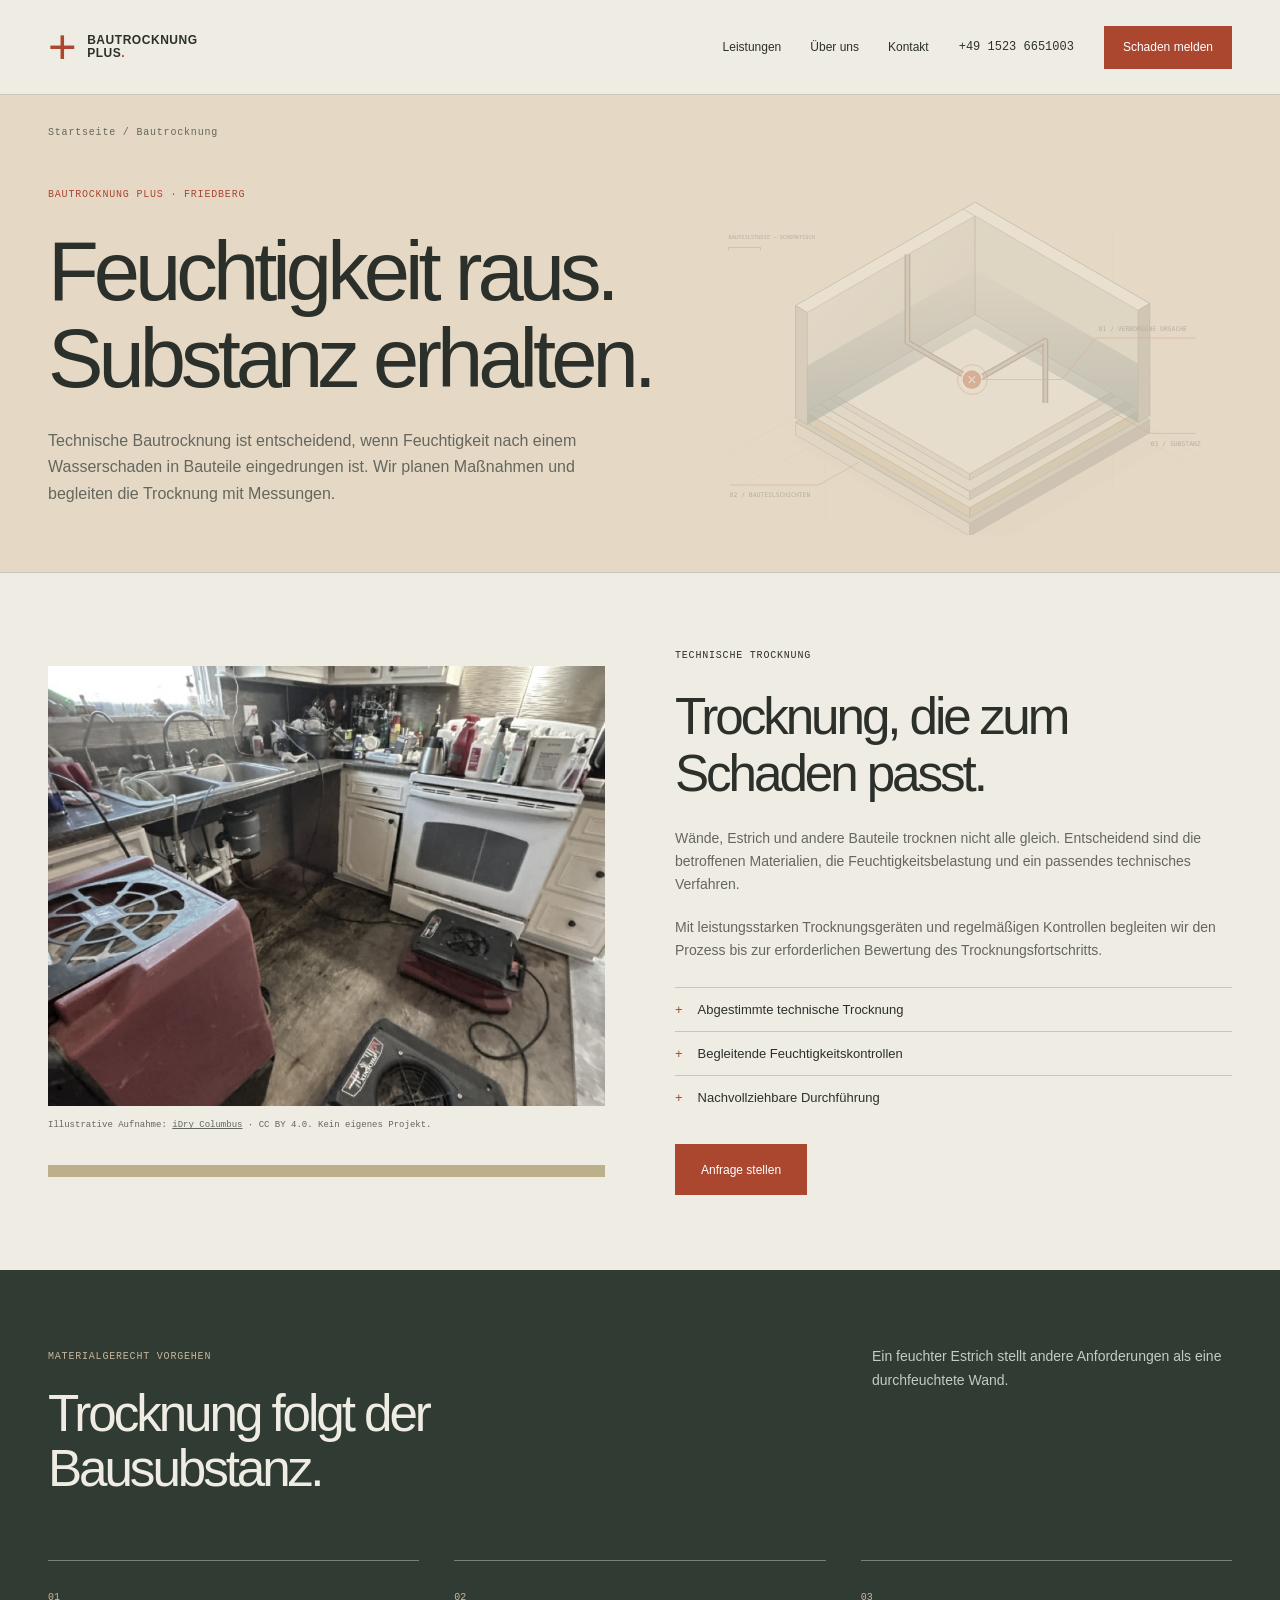
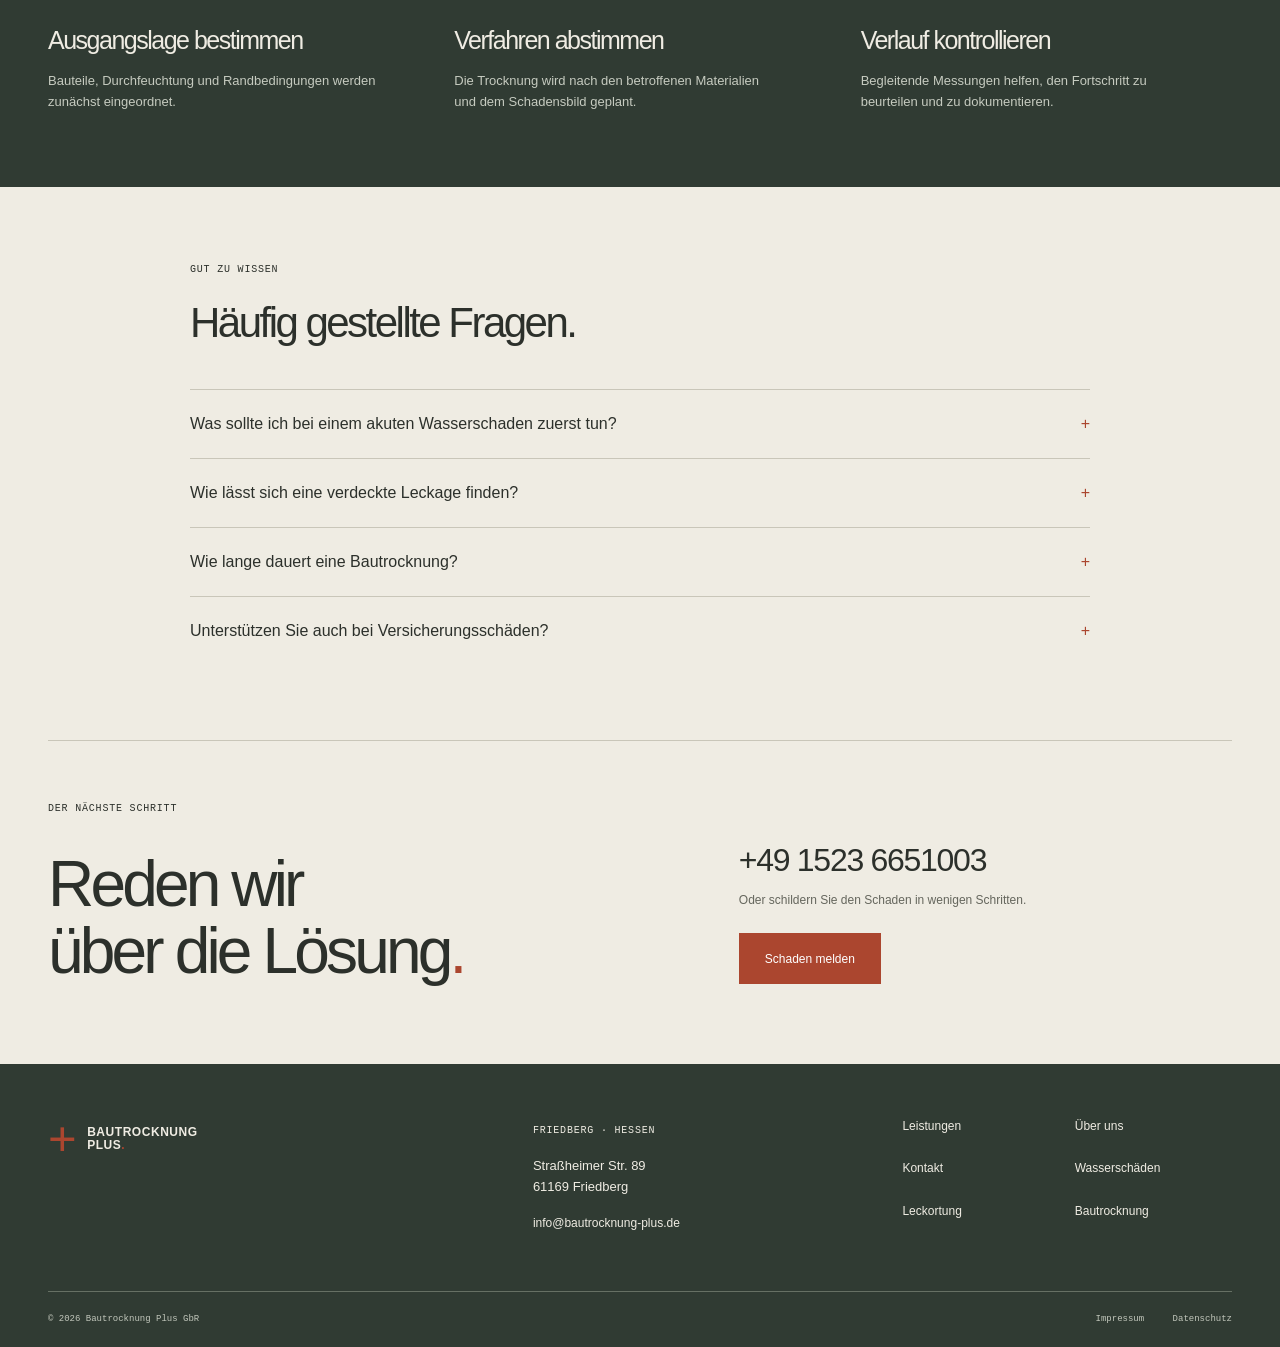
==== commit 062da7d4: "Rebuild brand experience around architectural material studies" ====
--- a/bautrocknung/index.html
+++ b/bautrocknung/index.html
@@ -1 +1,181 @@
-<!DOCTYPE html><html lang="de"><head><meta charset="utf-8"><meta name="viewport" content="width=device-width,initial-scale=1"><meta name="theme-color" content="#102b40"><meta name="description" content="Technische Bautrocknung ist entscheidend, wenn Feuchtigkeit nach einem Wasserschaden in Bauteile eingedrungen ist. Wir planen Maßnahmen und begleiten die Trocknung mit Messungen. Bautrocknung Plus GbR in Friedberg."><meta name="robots" content="index,follow,max-image-preview:large"><link rel="canonical" href="https://www.bautrocknung-plus.de/bautrocknung/"><title>Bautrocknung in Friedberg | Bautrocknung Plus</title><meta property="og:type" content="website"><meta property="og:locale" content="de_DE"><meta property="og:site_name" content="Bautrocknung Plus"><meta property="og:title" content="Bautrocknung in Friedberg | Bautrocknung Plus"><meta property="og:description" content="Technische Bautrocknung ist entscheidend, wenn Feuchtigkeit nach einem Wasserschaden in Bauteile eingedrungen ist. Wir planen Maßnahmen und begleiten die Trocknung mit Messungen. Bautrocknung Plus GbR in Friedberg."><meta property="og:image" content="https://idrycolumbus.com/wp-content/uploads/2026/02/idry-dehumidifier-structural-drying.jpg"><meta property="og:url" content="https://www.bautrocknung-plus.de/bautrocknung/"><link rel="icon" href="/assets/favicon.svg" type="image/svg+xml"><link rel="stylesheet" href="/assets/style.css"><link rel="stylesheet" href="/assets/atelier.css"><script defer src="/assets/site.js"></script><script defer src="/assets/atelier.js"></script><script type="application/ld+json">{"@context":"https://schema.org","@type":"LocalBusiness","name":"Bautrocknung Plus GbR","url":"https://www.bautrocknung-plus.de/","telephone":"+49 1523 6651003","email":"info@bautrocknung-plus.de","address":{"@type":"PostalAddress","streetAddress":"Straßheimer Str. 89","postalCode":"61169","addressLocality":"Friedberg","addressCountry":"DE"},"areaServed":"Friedberg (Hessen)","description":"Leckortung, Feuchtigkeitsmessung und technische Bautrocknung bei Wasserschäden."}</script></head><body><a href="#main" class="skiplink">Zum Inhalt springen</a><div class="topbar"><div class="container topbar-inner"><span>Ihr Fachpartner für Wasserschäden · Friedberg (Hessen)</span><a href="tel:+4915236651003">Telefon: +49 1523 6651003</a></div></div><header class="site-header"><div class="container header-inner"><a class="brand" href="/" aria-label="Bautrocknung Plus – Startseite"><span class="brand-mark" aria-hidden="true"></span><span class="brand-text"><strong>BAUTROCKNUNG</strong><small>PLUS</small></span></a><nav class="desktop-nav" aria-label="Hauptnavigation"><a data-nav href="/">Startseite</a><a data-nav href="/leistungen/">Leistungen</a><a data-nav href="/ueber-uns/">Über uns</a><a data-nav href="/kontakt/">Kontakt</a></nav><div class="header-actions"><a href="/schaden-melden/" class="btn btn-primary">Schaden melden</a></div><button type="button" id="menu-toggle" class="menu-toggle" aria-label="Menü öffnen" aria-controls="mobile-nav" aria-expanded="false"><svg fill="none" stroke="currentColor" stroke-width="1.7" viewBox="0 0 24 24" aria-hidden="true"><path d="M4 7h16M4 12h16M4 17h16"/></svg></button></div><nav id="mobile-nav" class="mobile-nav" aria-label="Mobile Navigation"><a data-nav href="/">Startseite</a><a data-nav href="/leistungen/">Leistungen</a><a data-nav href="/ueber-uns/">Über uns</a><a data-nav href="/kontakt/">Kontakt</a><a href="/schaden-melden/" class="btn btn-primary">Schaden melden</a><a href="tel:+4915236651003">+49 1523 6651003</a></nav></header><main id="main"><section class="page-hero"><div class="container inner"><div class="breadcrumbs"><a href="/">Startseite</a> / Bautrocknung</div><div class="eyebrow">BAUTROCKNUNG PLUS · FRIEDBERG</div><h1>Feuchtigkeit raus.<br>Substanz erhalten.</h1><p>Technische Bautrocknung ist entscheidend, wenn Feuchtigkeit nach einem Wasserschaden in Bauteile eingedrungen ist. Wir planen Maßnahmen und begleiten die Trocknung mit Messungen.</p></div></section><section class="page-section"><div class="container split"><div class="split-media reveal"><img src="https://idrycolumbus.com/wp-content/uploads/2026/03/water-damage-drying-equipment-setup.jpg" alt="Technische Untersuchung bei Feuchtigkeitsschäden – Symbolbild" loading="lazy"></div><div class="split-content reveal"><div class="eyebrow">TECHNISCHE TROCKNUNG</div><h2>Trocknung, die zum Schaden passt.</h2><p>Wände, Estrich und andere Bauteile trocknen nicht alle gleich. Entscheidend sind die betroffenen Materialien, die Feuchtigkeitsbelastung und ein passendes technisches Verfahren.</p><p>Mit leistungsstarken Trocknungsgeräten und regelmäßigen Kontrollen begleiten wir den Prozess bis zur erforderlichen Bewertung des Trocknungsfortschritts.</p><ul class="checklist"><li>Abgestimmte technische Trocknung</li><li>Begleitende Feuchtigkeitskontrollen</li><li>Nachvollziehbare Durchführung</li></ul><a class="btn btn-primary" href="/schaden-melden/">Anfrage stellen</a></div></div></section><section class="section dark"><div class="container"><div class="eyebrow light">KLARER ABLAUF</div><div class="section-head"><div><h2>Ein klarer Weg.<br>Von der Ursache zur Lösung.</h2></div><p class="section-lead">Nachvollziehbare Schritte und persönliche Ansprechpartner – damit aus einem Schaden wieder Sicherheit wird.</p></div><div class="process-grid"><div class="process-step reveal"><span class="stepno">SCHRITT 01</span><h3>Schaden aufnehmen</h3><p>Wir besprechen die Situation, die betroffenen Bereiche und die geeigneten nächsten Schritte.</p></div><div class="process-step reveal"><span class="stepno">SCHRITT 02</span><h3>Ursache eingrenzen</h3><p>Mit Feuchtigkeitsmessungen und bedarfsgerechter Leckortung analysieren wir das Schadensbild.</p></div><div class="process-step reveal"><span class="stepno">SCHRITT 03</span><h3>Gezielt trocknen</h3><p>Passende Trocknungsmaßnahmen und regelmäßige Kontrolle unterstützen die Wiederherstellung.</p></div></div></div></section><section class="section"><div class="container faq"><div class="eyebrow">GUT ZU WISSEN</div><h2 style="margin-bottom:42px">Häufig gestellte Fragen.</h2><details><summary>Was sollte ich bei einem akuten Wasserschaden zuerst tun?</summary><p>Wenn möglich und sicher, stoppen Sie die Wasserzufuhr. Bei Gefahr durch Strom oder größere Wassermengen halten Sie Abstand und verständigen geeignete Not- bzw. Fachstellen. Dokumentieren Sie den Schaden und kontaktieren Sie anschließend einen Fachbetrieb.</p></details><details><summary>Wie lässt sich eine verdeckte Leckage finden?</summary><p>Abhängig von der Situation kommen Feuchtigkeitsmessungen und andere geeignete Messverfahren zum Einsatz. Ziel ist es, die mögliche Schadensursache möglichst präzise und mit möglichst wenig Eingriffen zu finden.</p></details><details><summary>Wie lange dauert eine Bautrocknung?</summary><p>Die Dauer hängt unter anderem von der Durchfeuchtung, der Bausubstanz, dem Schadenausmaß und dem eingesetzten Verfahren ab. Nach einer Begutachtung können die nächsten Schritte eingeordnet werden.</p></details><details><summary>Unterstützen Sie auch bei Versicherungsschäden?</summary><p>Ja. Bautrocknung Plus unterstützt bei der Dokumentation und der Abstimmung mit Hausverwaltungen und Versicherungen, soweit dies im konkreten Schadenfall erforderlich ist.</p></details></div></section></main><section class="cta-band" aria-label="Kontakt aufnehmen"><div class="container cta-inner"><div><div class="eyebrow white">WIR SIND FÜR SIE DA</div><h2>Feuchtigkeit entdeckt?<br>Wir helfen weiter.</h2><p>Beschreiben Sie uns Ihr Anliegen oder rufen Sie direkt an.</p></div><div class="cta-buttons"><a class="btn btn-white" href="/schaden-melden/">Schaden melden</a><a class="btn btn-glass" href="tel:+4915236651003"><svg viewBox="0 0 24 24" aria-hidden="true" fill="none" stroke="currentColor" stroke-width="1.9" stroke-linecap="round" stroke-linejoin="round"><path d="M22 16.9v3a2 2 0 0 1-2.2 2 19.8 19.8 0 0 1-8.6-3.1 19.6 19.6 0 0 1-6-6 19.8 19.8 0 0 1-3.1-8.7A2 2 0 0 1 4.1 2h3a2 2 0 0 1 2 1.7c.1 1 .4 2 .7 2.9a2 2 0 0 1-.5 2.1L8 10a16 16 0 0 0 6 6l1.3-1.3a2 2 0 0 1 2.1-.5c.9.4 1.9.6 2.9.7a2 2 0 0 1 1.7 2Z"/></svg> Anrufen</a></div></div></section><footer class="site-footer"><div class="container"><div class="footer-grid"><div><a class="brand" href="/" aria-label="Bautrocknung Plus – Startseite"><span class="brand-mark" aria-hidden="true"></span><span class="brand-text"><strong>BAUTROCKNUNG</strong><small>PLUS</small></span></a><p class="footer-about">Ihr Ansprechpartner in Friedberg für Leckortung, Feuchtigkeitsmessung, Wasserschäden und technische Bautrocknung.</p><div class="eyebrow light">TECHNIK. PRÄZISION. VERTRAUEN.</div></div><div><div class="footer-title">Navigation</div><div class="footer-links"><a href="/">Startseite</a><a href="/leistungen/">Leistungen</a><a href="/ueber-uns/">Über uns</a><a href="/kontakt/">Kontakt</a><a href="/schaden-melden/">Schaden melden</a></div></div><div><div class="footer-title">Leistungen</div><div class="footer-links"><a href="/wasserschaden/">Wasserschäden</a><a href="/leckortung/">Leckortung</a><a href="/bautrocknung/">Bautrocknung</a><a href="/leistungen/#versicherung">Versicherungsabwicklung</a></div></div><div><div class="footer-title">Kontakt</div><div class="footer-links"><a href="tel:+4915236651003">+49 1523 6651003</a><a href="mailto:info@bautrocknung-plus.de">info@bautrocknung-plus.de</a><span>Straßheimer Str. 89<br>61169 Friedberg, Deutschland</span></div></div></div><div class="footer-bottom"><span class="site-photo-credit"><a href="https://idrycolumbus.com/free-restoration-photos/" target="_blank" rel="noopener noreferrer">Beispielfotos: iDry Columbus · CC BY 4.0</a></span><span>© <span id="year">2026</span> Bautrocknung Plus GbR. Alle Rechte vorbehalten.</span><div style="display:flex;gap:24px"><a href="/impressum/">Impressum</a><a href="/datenschutz/">Datenschutz</a></div></div></div></footer><div class="emergency-bar"><a class="btn btn-outline" href="tel:+4915236651003"><svg viewBox="0 0 24 24" aria-hidden="true" fill="none" stroke="currentColor" stroke-width="1.9" stroke-linecap="round" stroke-linejoin="round"><path d="M22 16.9v3a2 2 0 0 1-2.2 2 19.8 19.8 0 0 1-8.6-3.1 19.6 19.6 0 0 1-6-6 19.8 19.8 0 0 1-3.1-8.7A2 2 0 0 1 4.1 2h3a2 2 0 0 1 2 1.7c.1 1 .4 2 .7 2.9a2 2 0 0 1-.5 2.1L8 10a16 16 0 0 0 6 6l1.3-1.3a2 2 0 0 1 2.1-.5c.9.4 1.9.6 2.9.7a2 2 0 0 1 1.7 2Z"/></svg> Anrufen</a><a class="btn btn-primary" href="/schaden-melden/">Schaden melden</a></div></body></html>+<!DOCTYPE html>
+<html lang="de">
+<head>
+<meta charset="utf-8">
+<meta name="viewport" content="width=device-width,initial-scale=1">
+<meta name="theme-color" content="#efece3">
+<meta name="description" content="Technische Bautrocknung ist entscheidend, wenn Feuchtigkeit nach einem Wasserschaden in Bauteile eingedrungen ist. Wir planen Maßnahmen und begleiten die Trocknung mit Messungen. Bautrocknung Plus GbR in Friedberg.">
+<meta name="robots" content="index,follow,max-image-preview:large">
+<link rel="canonical" href="https://www.bautrocknung-plus.de/bautrocknung/">
+<title>Bautrocknung in Friedberg | Bautrocknung Plus</title>
+<meta property="og:type" content="website">
+<meta property="og:locale" content="de_DE">
+<meta property="og:site_name" content="Bautrocknung Plus">
+<meta property="og:title" content="Bautrocknung in Friedberg | Bautrocknung Plus">
+<meta property="og:description" content="Technische Bautrocknung ist entscheidend, wenn Feuchtigkeit nach einem Wasserschaden in Bauteile eingedrungen ist. Wir planen Maßnahmen und begleiten die Trocknung mit Messungen. Bautrocknung Plus GbR in Friedberg.">
+<meta property="og:image" content="https://bautrocknung-plus.pages.dev/assets/flir-thermal-camera-water-damage-detection-4.jpg">
+<meta property="og:url" content="https://www.bautrocknung-plus.de/bautrocknung/">
+<link rel="icon" href="/assets/favicon.svg" type="image/svg+xml">
+<script type="application/ld+json">{"@context":"https://schema.org","@type":"LocalBusiness","name":"Bautrocknung Plus GbR","url":"https://www.bautrocknung-plus.de/","telephone":"+49 1523 6651003","email":"info@bautrocknung-plus.de","address":{"@type":"PostalAddress","streetAddress":"Straßheimer Str. 89","postalCode":"61169","addressLocality":"Friedberg","addressCountry":"DE"},"areaServed":"Friedberg (Hessen)","description":"Leckortung, Feuchtigkeitsmessung und technische Bautrocknung bei Wasserschäden."}</script>
+<link rel="stylesheet" href="/assets/design.css">
+<script defer src="/assets/site.js">
+</script>
+<script defer src="/assets/design.js">
+</script>
+</head>
+<body>
+<a class="skiplink" href="#main">Zum Inhalt springen</a>
+<header class="site-header">
+<div class="shell header-inner">
+<a class="brand" href="/" aria-label="Bautrocknung Plus – Startseite">
+<span class="brand-mark" aria-hidden="true">+</span>
+<span>BAUTROCKNUNG<br>PLUS<span class="brand-dot">.</span>
+</span>
+</a>
+<nav class="desktop-nav" aria-label="Hauptnavigation">
+<a data-nav href="/leistungen/">Leistungen</a>
+<a data-nav href="/ueber-uns/">Über uns</a>
+<a data-nav href="/kontakt/">Kontakt</a>
+</nav>
+<a class="header-phone" href="tel:+4915236651003">+49 1523 6651003</a>
+<a class="button small" href="/schaden-melden/">Schaden melden</a>
+<button id="menu-toggle" aria-label="Menü öffnen" aria-controls="mobile-nav" aria-expanded="false">Menü <span>+</span>
+</button>
+</div>
+<nav id="mobile-nav" aria-label="Mobile Navigation">
+<a data-nav href="/leistungen/">Leistungen</a>
+<a data-nav href="/ueber-uns/">Über uns</a>
+<a data-nav href="/kontakt/">Kontakt</a>
+<a href="/schaden-melden/">Schaden melden</a>
+<a href="tel:+4915236651003">+49 1523 6651003</a>
+</nav>
+</header>
+<main id="main" class="interior interior-bautrocknung">
+<section class="page-hero">
+<div class="container inner">
+<div class="breadcrumbs">
+<a href="/">Startseite</a> / Bautrocknung</div>
+<div class="eyebrow">BAUTROCKNUNG PLUS · FRIEDBERG</div>
+<h1>Feuchtigkeit raus.<br>Substanz erhalten.</h1>
+<div class="service-drawing">
+<img width="1000" height="650" src="/assets/section.svg" alt="Schematischer Bauteilschnitt mit Rohrleitung und Bodenschichten">
+</div>
+<p>Technische Bautrocknung ist entscheidend, wenn Feuchtigkeit nach einem Wasserschaden in Bauteile eingedrungen ist. Wir planen Maßnahmen und begleiten die Trocknung mit Messungen.</p>
+</div>
+</section>
+<section class="page-section">
+<div class="container split">
+<div class="split-media reveal">
+<img src="/assets/water-damage-drying-equipment-setup.jpg" alt="Technische Untersuchung bei Feuchtigkeitsschäden – Symbolbild" loading="lazy">
+<p class="image-credit">Illustrative Aufnahme: <a href="https://idrycolumbus.com/free-restoration-photos/">iDry Columbus</a> · CC BY 4.0. Kein eigenes Projekt.</p>
+</div>
+<div class="split-content reveal">
+<div class="eyebrow">TECHNISCHE TROCKNUNG</div>
+<h2>Trocknung, die zum Schaden passt.</h2>
+<p>Wände, Estrich und andere Bauteile trocknen nicht alle gleich. Entscheidend sind die betroffenen Materialien, die Feuchtigkeitsbelastung und ein passendes technisches Verfahren.</p>
+<p>Mit leistungsstarken Trocknungsgeräten und regelmäßigen Kontrollen begleiten wir den Prozess bis zur erforderlichen Bewertung des Trocknungsfortschritts.</p>
+<ul class="checklist">
+<li>Abgestimmte technische Trocknung</li>
+<li>Begleitende Feuchtigkeitskontrollen</li>
+<li>Nachvollziehbare Durchführung</li>
+</ul>
+<a class="btn btn-primary" href="/schaden-melden/">Anfrage stellen</a>
+</div>
+</div>
+</section>
+<section class="section dark">
+<div class="container">
+<div class="section-head">
+<div>
+<span class="eyebrow">MATERIALGERECHT VORGEHEN</span>
+<h2>Trocknung folgt der Bausubstanz.</h2>
+</div>
+<p>Ein feuchter Estrich stellt andere Anforderungen als eine durchfeuchtete Wand.</p>
+</div>
+<div class="process-grid">
+<article class="process-step">
+<span class="stepno">01</span>
+<h3>Ausgangslage bestimmen</h3>
+<p>Bauteile, Durchfeuchtung und Randbedingungen werden zunächst eingeordnet.</p>
+</article>
+<article class="process-step">
+<span class="stepno">02</span>
+<h3>Verfahren abstimmen</h3>
+<p>Die Trocknung wird nach den betroffenen Materialien und dem Schadensbild geplant.</p>
+</article>
+<article class="process-step">
+<span class="stepno">03</span>
+<h3>Verlauf kontrollieren</h3>
+<p>Begleitende Messungen helfen, den Fortschritt zu beurteilen und zu dokumentieren.</p>
+</article>
+</div>
+</div>
+</section>
+<section class="section">
+<div class="container faq">
+<div class="eyebrow">GUT ZU WISSEN</div>
+<h2 style="margin-bottom:42px">Häufig gestellte Fragen.</h2>
+<details>
+<summary>Was sollte ich bei einem akuten Wasserschaden zuerst tun?</summary>
+<p>Wenn möglich und sicher, stoppen Sie die Wasserzufuhr. Bei Gefahr durch Strom oder größere Wassermengen halten Sie Abstand und verständigen geeignete Not- bzw. Fachstellen. Dokumentieren Sie den Schaden und kontaktieren Sie anschließend einen Fachbetrieb.</p>
+</details>
+<details>
+<summary>Wie lässt sich eine verdeckte Leckage finden?</summary>
+<p>Abhängig von der Situation kommen Feuchtigkeitsmessungen und andere geeignete Messverfahren zum Einsatz. Ziel ist es, die mögliche Schadensursache möglichst präzise und mit möglichst wenig Eingriffen zu finden.</p>
+</details>
+<details>
+<summary>Wie lange dauert eine Bautrocknung?</summary>
+<p>Die Dauer hängt unter anderem von der Durchfeuchtung, der Bausubstanz, dem Schadenausmaß und dem eingesetzten Verfahren ab. Nach einer Begutachtung können die nächsten Schritte eingeordnet werden.</p>
+</details>
+<details>
+<summary>Unterstützen Sie auch bei Versicherungsschäden?</summary>
+<p>Ja. Bautrocknung Plus unterstützt bei der Dokumentation und der Abstimmung mit Hausverwaltungen und Versicherungen, soweit dies im konkreten Schadenfall erforderlich ist.</p>
+</details>
+</div>
+</section>
+</main>
+<section class="contact-close shell">
+<span class="label">DER NÄCHSTE SCHRITT</span>
+<h2>Reden wir<br>über die Lösung<span class="accent">.</span>
+</h2>
+<div>
+<a class="big-phone" href="tel:+4915236651003">+49 1523 6651003</a>
+<p>Oder schildern Sie den Schaden in wenigen Schritten.</p>
+<a class="button" href="/schaden-melden/">Schaden melden</a>
+</div>
+</section>
+<footer class="site-footer">
+<div class="shell footer-grid">
+<a class="brand" href="/" aria-label="Bautrocknung Plus – Startseite">
+<span class="brand-mark" aria-hidden="true">+</span>
+<span>BAUTROCKNUNG<br>PLUS<span class="brand-dot">.</span>
+</span>
+</a>
+<div>
+<span class="label">FRIEDBERG · HESSEN</span>
+<p>Straßheimer Str. 89<br>61169 Friedberg</p>
+<a href="mailto:info@bautrocknung-plus.de">info@bautrocknung-plus.de</a>
+</div>
+<nav aria-label="Fußnavigation">
+<a data-nav href="/leistungen/">Leistungen</a>
+<a data-nav href="/ueber-uns/">Über uns</a>
+<a data-nav href="/kontakt/">Kontakt</a>
+<a href="/wasserschaden/">Wasserschäden</a>
+<a href="/leckortung/">Leckortung</a>
+<a href="/bautrocknung/">Bautrocknung</a>
+</nav>
+</div>
+<div class="shell footer-bottom">
+<span>© 2026 Bautrocknung Plus GbR</span>
+<span>
+<a href="/impressum/">Impressum</a>
+<a href="/datenschutz/">Datenschutz</a>
+</span>
+</div>
+</footer>
+<div class="emergency-bar">
+<a href="tel:+4915236651003">Anrufen</a>
+<a href="/schaden-melden/">Schaden melden</a>
+</div>
+</body>
+</html>
--- a/assets/design.css
+++ b/assets/design.css
@@ -0,0 +1,341 @@
+:root{--paper:#efece3;--ink:#2c302b;--muted:#65665d;--line:#c9c6b9;--accent:#ab462f;--dark:#303b33;--navy:#2c302b;--blue:#ab462f;--max:1320px}
+*{box-sizing:border-box}
+html{scroll-behavior:smooth;scroll-padding-top:100px}
+body{margin:0;background:var(--paper);color:var(--ink);font-family:Arial,Helvetica,sans-serif;-webkit-font-smoothing:antialiased}
+a{color:inherit;text-decoration:none}
+a:hover{color:var(--accent)}
+button,input,select,textarea{font:inherit}
+button{cursor:pointer}
+img{display:block;width:100%;object-fit:cover}
+figure{margin:0}
+h1,h2,h3,p{margin:0}
+h1,h2,h3{font-weight:400;letter-spacing:-.06em}
+p{line-height:1.65}
+button,a,input,select,textarea,summary{touch-action:manipulation}
+:focus-visible{outline:2px solid var(--accent);outline-offset:5px}
+::selection{background:#b34b32;color:#fff}
+[hidden]{display:none!important}
+.shell,.container{width:min(1320px,calc(100% - 96px));margin-inline:auto}
+.label,.eyebrow,.breadcrumbs,.photo-credit,figcaption,.study-note{font-family:monospace;font-size:10px;letter-spacing:.08em;line-height:1.65}
+.label,.eyebrow{font-weight:400;text-transform:uppercase}
+.accent{color:var(--accent)}
+.skiplink{position:fixed;left:20px;top:-100px;z-index:999;background:var(--ink);color:white;padding:16px}
+.skiplink:focus{top:10px}
+.site-header{position:sticky;top:0;z-index:50;background:var(--paper);border-bottom:1px solid var(--line)}
+.header-inner{display:flex;align-items:center;gap:30px;height:94px}
+.brand{display:flex;align-items:center;gap:10px;font-size:12px;font-weight:800;letter-spacing:.045em;line-height:1.1;flex-shrink:0}
+.brand-mark{font-size:49px;font-weight:300;color:var(--accent);line-height:.8}
+.brand-dot{color:var(--accent)}
+.desktop-nav{display:flex;gap:29px;margin-left:auto;font-size:12px}
+.desktop-nav a{padding:10px 0}
+.desktop-nav a.active{border-bottom:1px solid var(--accent)}
+.header-phone{font-family:monospace;font-size:12px}
+.button,.btn{display:inline-flex;align-items:center;justify-content:center;background:var(--accent);color:#fff;border:1px solid var(--accent);min-height:51px;padding:15px 25px;font-size:12px;font-weight:400;border-radius:0;transition:background .2s,color .2s}
+.button:hover,.btn:hover{background:var(--ink);border-color:var(--ink);color:#fff}
+.button.small{padding:12px 18px;min-height:43px}
+#menu-toggle{display:none}
+#mobile-nav{display:none}
+.hero{padding-top:31px}
+.hero-top{display:flex;justify-content:space-between}
+.hero h1{font-size:clamp(60px,7.65vw,119px);line-height:.99;letter-spacing:-.075em;margin:42px 0 0;position:relative;z-index:2}
+.hero h1>span{color:var(--accent)}
+.hero-stage{position:relative;display:grid;grid-template-columns:30% 70%;align-items:center;min-height:440px}
+.hero-note{padding-top:30px;z-index:3}
+.hero-note p{font-size:15px;line-height:1.6;margin:18px 0 27px}
+.tiny-cross{font-size:25px;color:var(--accent)}
+.quiet-link{display:block;font-size:11px;text-decoration:underline;text-underline-offset:5px}
+.hero-note .quiet-link{margin-top:20px;font-family:monospace;font-size:10px}
+.architecture{margin-top:-28px}
+.architecture img{height:450px;object-fit:contain;object-position:center;transform:scale(1.05)}
+.architecture figcaption{display:flex;justify-content:space-between;font-size:8px;padding-top:10px}
+.hero-baseline{border-top:1px solid var(--line);display:flex;justify-content:space-between;padding:20px 0;font-family:monospace;font-size:9px;letter-spacing:.1em}
+.hero-baseline a span{margin-left:20px;color:var(--accent);font-size:15px}
+.insight{background:var(--dark);color:#eeeade;margin-top:45px;padding:90px 0 55px}
+.section-heading{display:grid;grid-template-columns:1fr 2fr;gap:20px}
+.section-heading h2{font-size:clamp(36px,4.2vw,65px);line-height:1.07}
+.section-heading>p{grid-column:2;font-size:15px;max-width:450px;margin:9px 0 0;color:#c6cbc0}
+.material-study{display:grid;grid-template-columns:1fr 1fr 1fr;margin:60px 0 26px;border-top:1px solid #697168;border-bottom:1px solid #697168}
+.layer{padding:30px;min-height:220px;border-right:1px solid #697168;position:relative}
+.layer:first-child{padding-left:0}
+.layer:last-child{border:0}
+.layer>span{font:11px monospace;color:#c4bbaa}
+.layer strong{display:block;font-size:27px;font-weight:400;margin:24px 0 15px;letter-spacing:-.04em}
+.layer p{font-size:13px;color:#c6cbc0;max-width:265px}
+.layer:before{content:"";position:absolute;top:-2px;left:0;height:3px;width:0;background:#d78d6e;transition:width .6s}
+.layer:hover:before{width:100%}
+.study-note{color:#c6cbc0}
+.services{padding-top:90px;padding-bottom:90px}
+.services .section-heading{margin-bottom:55px}
+.service-row{display:grid;grid-template-columns:.25fr 1.8fr 1.1fr 35px;gap:25px;align-items:center;border-top:1px solid var(--line);padding:33px 0;transition:padding .25s,background .25s}
+.service-row:last-child{border-bottom:1px solid var(--line)}
+.service-n{font:11px monospace;color:var(--accent)}
+.service-row h3{font-size:43px;margin-top:8px;line-height:1.2}
+.service-row p{font-size:13px;color:var(--muted);max-width:290px}
+.row-plus{font-size:30px;color:var(--accent);font-weight:300}
+.service-row:hover{padding-left:15px;background:#e6e2d7}
+.field-notes{display:grid;grid-template-columns:1fr 1.2fr;gap:50px;padding:10px 0 90px}
+.field-title{padding-top:30px}
+.field-title h2{font-size:clamp(36px,3.8vw,58px);line-height:1.1;margin:25px 0}
+.field-title p{font-size:15px;max-width:350px;margin-bottom:25px;color:var(--muted)}
+.field-notes figure img{height:430px;filter:grayscale(.65) saturate(.6)}
+figcaption{font-size:8px;margin-top:12px;color:var(--muted)}
+.field-caption{grid-column:2;display:grid;grid-template-columns:1fr 1.6fr;gap:20px}
+.field-caption p{font-size:13px}
+.field-caption .quiet-link{grid-column:2}
+.questions{padding:65px 0 90px;border-top:1px solid var(--line);display:grid;grid-template-columns:1fr 2fr;gap:20px}
+.questions h2{grid-column:1;font-size:42px}
+.questions details{grid-column:2}
+.questions>.label{grid-column:1/-1}
+.questions details:first-of-type{grid-row:2}
+.questions details p{font-size:14px;padding:0 35px 22px 0;max-width:600px}
+.questions summary{padding:23px 35px 23px 0;border-top:1px solid var(--line);cursor:pointer;list-style:none;position:relative;font-size:15px}
+.questions summary:after{content:'+';position:absolute;right:0;color:var(--accent);font-size:22px;top:19px}
+.questions details[open] summary:after{content:'−'}
+.photo-credit{grid-column:2;font-size:8px;color:var(--muted);margin-top:20px}
+.photo-credit a{text-decoration:underline}
+.contact-close{border-top:1px solid var(--line);padding-top:60px;padding-bottom:80px;display:grid;grid-template-columns:1.35fr 1fr;gap:25px;align-items:end}
+.contact-close>.label{grid-column:1/-1}
+.contact-close h2{font-size:clamp(40px,5vw,76px);line-height:1.04}
+.big-phone{font-size:clamp(22px,2.5vw,36px);letter-spacing:-.04em}
+.contact-close p{font-size:12px;color:var(--muted);margin:12px 0 22px}
+.site-footer{background:var(--dark);color:var(--paper);padding:55px 0 25px}
+.footer-grid{display:grid;grid-template-columns:1.35fr 1fr 1fr;gap:40px}
+.site-footer .brand{align-self:start}
+.footer-grid p{font-size:13px;margin:15px 0}
+.footer-grid a{font-size:12px}
+.footer-grid nav{display:grid;grid-template-columns:1fr 1fr;gap:15px}
+.footer-bottom{display:flex;justify-content:space-between;border-top:1px solid #667064;margin-top:60px;padding-top:22px;font:9px monospace;color:#c2c7bc}
+.footer-bottom a{margin-left:23px}
+.emergency-bar{display:none}
+.page-hero{position:relative;border-bottom:1px solid var(--line);padding:30px 0 65px;overflow:hidden}
+.breadcrumbs{margin-bottom:45px;color:var(--muted)}
+.page-hero h1{font-size:clamp(43px,6.5vw,96px);line-height:1.05;max-width:970px;margin:25px 0}
+.page-hero p{max-width:570px;font-size:16px;color:var(--muted)}
+.page-section{padding:75px 0}
+.page-section h2{font-size:clamp(30px,3.5vw,49px);line-height:1.1;margin:20px 0}
+.page-section h3{font-size:24px;margin:24px 0 12px}
+.page-section p{font-size:15px;color:var(--muted);margin-bottom:20px}
+.split{display:grid;grid-template-columns:1fr 1fr;gap:70px;align-items:center}
+.split img{height:440px;filter:saturate(.5)}
+.split-image{overflow:hidden}
+.split ul{list-style:none;padding:0;margin:25px 0}
+.split li{padding:13px 0;border-top:1px solid var(--line);font-size:13px}
+.split li:before{content:'+';color:var(--accent);margin-right:15px}
+.section-head{display:flex;justify-content:space-between;align-items:start;gap:40px;margin-bottom:40px}
+.section-head>div{max-width:600px}
+.process-grid{display:grid;grid-template-columns:repeat(3,1fr);gap:35px}
+.process-card{border-top:1px solid var(--line);padding-top:25px}
+.step-num{font:12px monospace;color:var(--accent)}
+.faq-layout{display:grid;grid-template-columns:1fr 2fr;gap:60px}
+.faq-list details{border-top:1px solid var(--line);padding:22px 0}
+.faq-list summary{cursor:pointer;font-size:16px}
+.faq-list p{margin:18px 0 0}
+.service-drawing{position:absolute;width:45%;right:0;bottom:-55px;opacity:.3;z-index:-1}
+.interior-wasserschaden .page-hero{background:#e5ddd0}
+.interior-leckortung .page-hero{background:#dce0d6}
+.interior-bautrocknung .page-hero{background:#e5d9c6}
+.interior .page-hero .inner{position:relative;isolation:isolate}
+.interior .service-drawing{z-index:-1}
+.interior .service-drawing img{height:400px;object-fit:contain}
+.service-directory{padding-top:20px;padding-bottom:20px}
+.contact-grid{display:grid;grid-template-columns:.8fr 1.2fr;gap:80px}
+.contact-card{border-top:2px solid var(--accent)}
+.contact-line{padding:20px 0;border-bottom:1px solid var(--line)}
+.contact-line small{display:block;font:10px monospace;text-transform:uppercase;margin-bottom:12px}
+.contact-line a,.contact-line strong{font-size:18px;font-weight:400;overflow-wrap:anywhere}
+.contact-line .map-link{font-size:12px}
+.form-panel>p{font-size:13px}
+.form-grid{display:grid;grid-template-columns:1fr 1fr;gap:22px}
+.field{display:flex;flex-direction:column;gap:10px;min-width:0}
+.field.full,.full{grid-column:1/-1}
+.field label{font-size:12px}
+.field input,.field select,.field textarea{width:100%;border:1px solid #aaa99b;border-radius:0;background:transparent;color:var(--ink);padding:14px;min-height:49px}
+.field textarea{min-height:135px;resize:vertical}
+.checkbox-line{display:flex;gap:10px;line-height:1.6}
+.checkbox-line input{width:17px;height:17px;min-height:0;flex-shrink:0;accent-color:var(--accent)}
+.checkbox-line a{text-decoration:underline}
+.form-submit{align-items:start}
+.form-note{font-size:11px!important;color:var(--muted);line-height:1.7}
+.wizard-wrap{max-width:850px;margin:auto}
+.wizard-progress{display:flex;gap:7px;margin-bottom:40px}
+.wizard-progress span{height:3px;flex:1;background:var(--line)}
+.wizard-progress .active{background:var(--accent)}
+.choice-grid{display:grid;grid-template-columns:1fr 1fr;gap:12px;margin:30px 0}
+.choice{border:1px solid var(--line);padding:25px 18px;display:flex;align-items:center;gap:15px;cursor:pointer;font-size:14px;min-height:95px}
+.choice input{accent-color:var(--accent)}
+.choice:has(input:checked){background:#ded6c6;border-color:var(--accent)}
+.choice .chip{font:10px monospace;color:var(--accent)}
+.choice strong{font-weight:400}
+.wizard-navigation{display:flex;justify-content:end;gap:15px;margin-top:30px}
+.wizard-navigation .btn-outline{background:transparent;color:var(--ink);border-color:var(--line)}
+.error-msg{color:#9b321e!important;min-height:20px;font-size:13px!important;margin-top:20px}
+.legal{max-width:800px}
+.legal h2{font-size:26px}
+.legal h3{font-size:19px}
+.legal a{text-decoration:underline}
+.interior-impressum .page-hero h1,.interior-datenschutz .page-hero h1{font-size:65px}
+.reveal{opacity:1}
+.btn svg{display:none}
+
+@media(min-width:1450px){.hero-stage{min-height:490px}
+.architecture img{height:490px}
+}
+
+@media(max-width:1100px){.header-inner{gap:20px}
+.header-phone{display:none}
+.shell,.container{width:calc(100% - 64px)}
+.hero h1{font-size:8vw}
+.hero-stage{grid-template-columns:32% 68%;min-height:410px}
+.architecture img{height:390px}
+.architecture figcaption span{display:none}
+.service-row h3{font-size:36px}
+.field-notes{gap:30px}
+.contact-grid{gap:40px}
+}
+
+@media(max-width:760px){.shell,.container{width:calc(100% - 40px)}
+.header-inner{height:77px;gap:15px}
+.brand{font-size:10px}
+.brand-mark{font-size:42px}
+.desktop-nav,.header-inner>.button{display:none}
+#menu-toggle{display:flex;margin-left:auto;align-items:center;gap:17px;border:0;background:transparent;color:var(--ink);font-size:12px;padding:12px 0 12px 12px}
+#menu-toggle span{font-size:25px;color:var(--accent)}
+#mobile-nav.open{display:flex;flex-direction:column;padding:15px 20px 30px;border-top:1px solid var(--line)}
+#mobile-nav a{padding:14px 0;border-bottom:1px solid var(--line);font-size:18px}
+.hero{padding-top:23px}
+.hero-top .label{font-size:8px}
+.hero-top>.label:last-child{display:none}
+.hero h1{font-size:clamp(44px,8.6vw,65px);line-height:1.04;margin-top:28px;letter-spacing:-.065em}
+.hero h1>span{display:block}
+.hero-stage{display:flex;flex-direction:column;min-height:0}
+.architecture{order:-1;margin:8px -12px 0;width:calc(100% + 24px)}
+.architecture img{height:auto;max-height:320px;transform:none;object-fit:contain}
+.architecture figcaption{padding:0 12px;font-size:7px;margin:0}
+.hero-note{padding-top:24px;width:100%;display:grid;grid-template-columns:1fr;gap:0}
+.tiny-cross{display:none}
+.hero-note p{font-size:13px;margin:0 0 20px}
+.hero-note p br{display:none}
+.hero-note .button{width:100%;font-size:13px}
+.hero-note .quiet-link{text-align:center;margin:17px 0 23px;font-size:10px}
+.hero-baseline{font-size:8px;padding:16px 0}
+.hero-baseline a{font-size:8px}
+.hero-baseline a span{margin-left:5px}
+.insight{margin-top:25px;padding:50px 0 35px}
+.section-heading{grid-template-columns:1fr;gap:22px}
+.section-heading h2{font-size:39px}
+.section-heading>p{grid-column:1;font-size:13px}
+.material-study{grid-template-columns:1fr;margin-top:32px}
+.layer,.layer:first-child{display:grid;grid-template-columns:30px 1fr;gap:5px 10px;padding:23px 0;min-height:0;border-right:0;border-bottom:1px solid #697168}
+.layer>span{padding-top:8px}
+.layer strong{font-size:24px;margin:0}
+.layer p{grid-column:2;max-width:none;font-size:12px}
+.study-note{font-size:9px}
+.services{padding-top:55px;padding-bottom:45px}
+.services .section-heading{margin-bottom:30px}
+.service-row{grid-template-columns:22px 1fr 20px;gap:12px;padding:25px 0}
+.service-row>p{grid-column:2;grid-row:2;font-size:12px}
+.service-row .row-plus{grid-column:3;grid-row:1}
+.service-row h3{font-size:31px}
+.service-row .label{font-size:8px}
+.field-notes{grid-template-columns:1fr;gap:28px;padding-bottom:50px}
+.field-title h2{font-size:38px}
+.field-title{padding-top:0}
+.field-title p{font-size:13px}
+.field-notes figure img{height:330px}
+.field-caption{grid-column:1;display:block}
+.field-caption p{margin:14px 0}
+.questions{padding:40px 0;display:block}
+.questions h2{font-size:36px;margin:22px 0 30px}
+.questions summary{font-size:14px}
+.questions .photo-credit{font-size:8px;margin-top:25px}
+.contact-close{padding:40px 0 50px;display:block}
+.contact-close h2{font-size:45px;margin:25px 0 35px}
+.big-phone{font-size:28px}
+.footer-grid{grid-template-columns:1fr;gap:35px}
+.footer-grid nav{gap:18px}
+.footer-bottom{margin-top:35px;font-size:8px;gap:20px;align-items:start}
+.footer-bottom>span:last-child{display:flex;flex-direction:column;gap:12px}
+.footer-bottom a{margin:0}
+.site-footer{padding:40px 0 90px}
+.emergency-bar{position:fixed;bottom:0;left:0;right:0;display:grid;grid-template-columns:1fr 1.4fr;background:var(--paper);z-index:60;border-top:1px solid var(--line);padding:9px 14px calc(9px + env(safe-area-inset-bottom));gap:8px}
+.emergency-bar a{padding:14px;text-align:center;font-size:12px;border:1px solid var(--ink)}
+.emergency-bar a:last-child{background:var(--accent);color:#fff;border-color:var(--accent)}
+.page-hero{padding:25px 0 40px}
+.breadcrumbs{margin-bottom:30px;font-size:9px}
+.page-hero h1{font-size:43px;margin:20px 0;overflow-wrap:anywhere}
+.page-hero p{font-size:14px}
+.service-drawing{display:none}
+.page-section{padding:42px 0}
+.split,.contact-grid,.faq-layout{grid-template-columns:1fr;gap:30px}
+.split img{height:320px}
+.section-head{display:block}
+.section-head p{margin-top:20px}
+.process-grid{grid-template-columns:1fr;gap:15px}
+.process-card{padding-top:20px}
+.page-section h2{font-size:34px}
+.page-section p{font-size:14px}
+.form-grid{grid-template-columns:1fr;gap:20px}
+.choice-grid{grid-template-columns:1fr;gap:10px}
+.choice{min-height:72px;padding:18px 13px}
+.interior-impressum .page-hero h1,.interior-datenschutz .page-hero h1{font-size:45px}
+.legal{overflow-wrap:anywhere}
+.contact-line a{font-size:18px}
+}
+
+@media(prefers-reduced-motion:reduce){html{scroll-behavior:auto}
+*,*:before,*:after{animation:none!important;transition:none!important}
+}
+
+.section,.section-tight{padding:75px 0}
+.dark{background:var(--dark);color:var(--paper)}
+.dark p{color:#c6cbc0}
+.dark .eyebrow{color:#c6b59b}
+.dark h2{font-size:clamp(36px,4vw,60px);line-height:1.08;margin:23px 0}
+.dark .btn{margin-top:15px}
+.section-head h2{font-size:clamp(35px,4vw,59px);line-height:1.08;margin-top:20px}
+.section-head p{font-size:14px;max-width:360px;color:var(--muted)}
+.dark .section-head p{color:#c6cbc0}
+.process-step{border-top:1px solid #788074;padding-top:25px}
+.stepno{font:10px monospace;color:#cfb49a}
+.process-step h3{font-size:25px;margin:22px 0 15px}
+.process-step p{font-size:13px;max-width:330px}
+.faq{max-width:900px}
+.faq h2{font-size:42px;margin:20px 0 35px}
+.faq details{border-top:1px solid var(--line)}
+.faq summary{padding:25px 0;cursor:pointer;font-size:16px;list-style:none}
+.faq summary:after{content:'+';float:right;color:var(--accent)}
+.faq details[open] summary:after{content:'−'}
+.faq details p{font-size:14px;color:var(--muted);padding-bottom:25px;max-width:730px}
+.checklist{list-style:none;padding:0;margin:25px 0}
+.checklist li{border-top:1px solid var(--line);padding:14px 0;font-size:13px}
+.checklist li:before{content:'+';margin-right:15px;color:var(--accent)}
+.split-content h2{font-size:clamp(33px,4vw,56px);line-height:1.1;margin:25px 0}
+.split-content p{font-size:14px;margin:0 0 20px;color:var(--muted)}
+.dark .split-content p{color:#c6cbc0}
+.split-media{margin:0}
+.split-media img{height:440px;object-fit:cover;filter:saturate(.35)}
+.interior-ueber-uns .split-media img{object-fit:contain;filter:none}
+.interior-wasserschaden .split-media{clip-path:polygon(0 0,100% 0,100% 87%,87% 100%,0 100%)}
+.interior-leckortung .split{grid-template-columns:1.2fr 1fr}
+.interior-leckortung .split-media{order:2}
+.interior-bautrocknung .split-media{border-bottom:12px solid #bcb08b;padding-bottom:12px}
+.legal h2{margin-top:30px}
+.legal p{line-height:1.85}
+
+@media(max-width:760px){.section,.section-tight{padding:45px 0}
+.interior-leckortung .split{grid-template-columns:1fr}
+.interior-leckortung .split-media{order:0}
+.split-media img{height:310px}
+.process-step h3{font-size:25px}
+.faq h2{font-size:34px}
+.faq summary{font-size:14px;padding-right:15px}
+.section-head h2{font-size:36px}
+.dark h2{font-size:36px}
+}
+
+body.locked{overflow:hidden}
+.image-credit{font:9px/1.6 monospace!important;color:var(--muted);margin-top:12px!important}
+.image-credit a{text-decoration:underline}
+.dark .image-credit{color:#c6cbc0}
+.page-hero .eyebrow{color:var(--accent)}
+
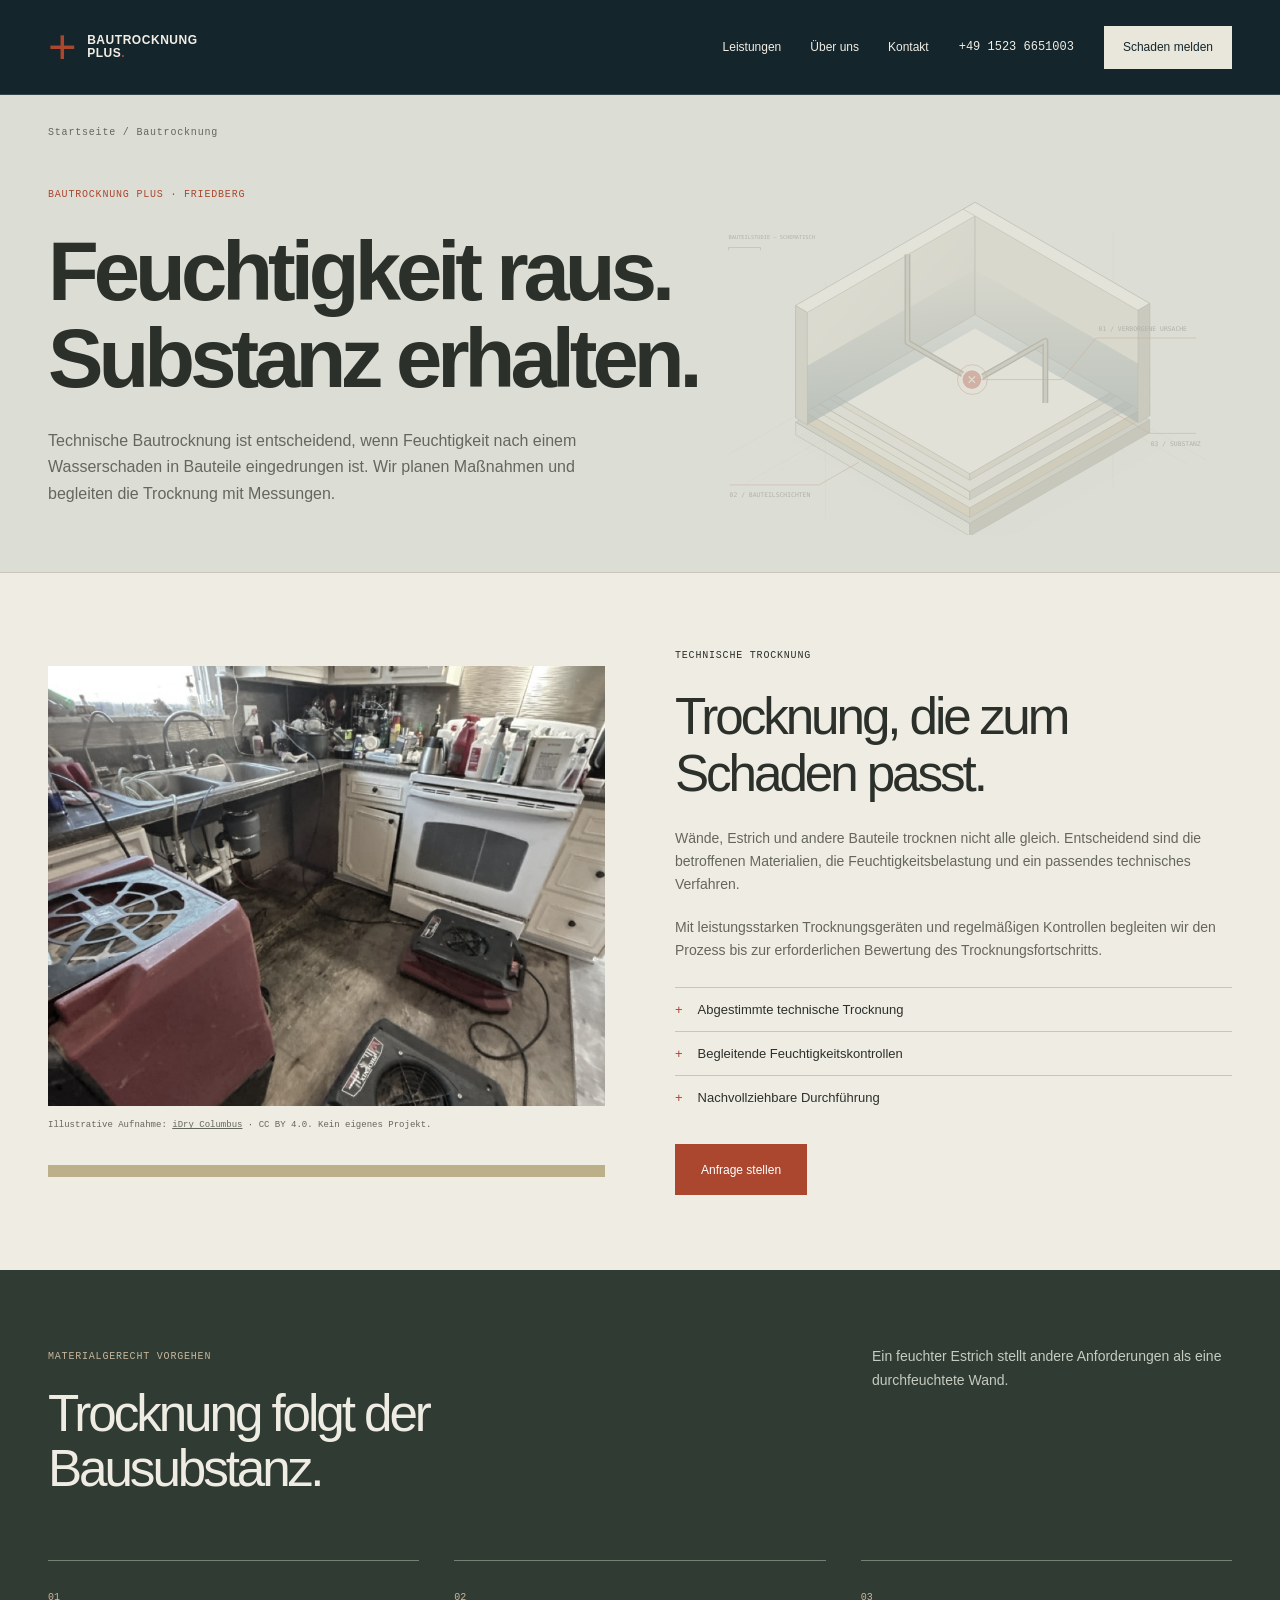
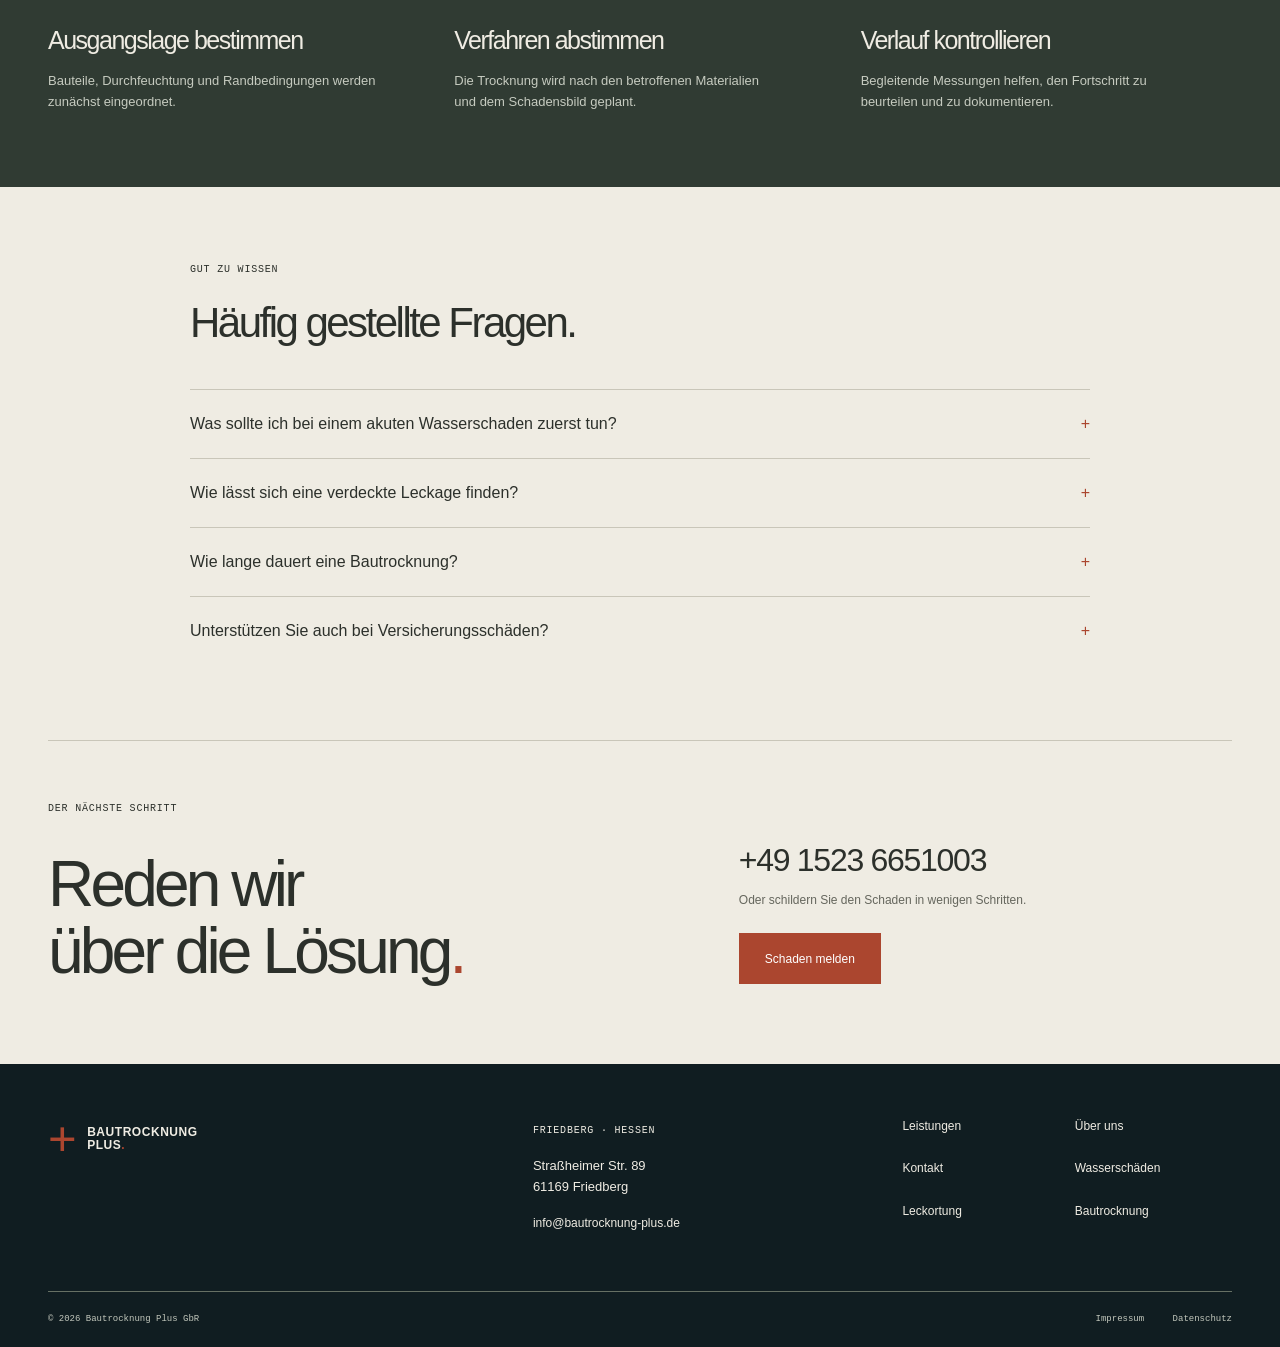
==== commit 5051b217: "Bring service pages into flagship identity" ====
--- a/bautrocknung/index.html
+++ b/bautrocknung/index.html
@@ -18,6 +18,7 @@
 <link rel="icon" href="/assets/favicon.svg" type="image/svg+xml">
 <script type="application/ld+json">{"@context":"https://schema.org","@type":"LocalBusiness","name":"Bautrocknung Plus GbR","url":"https://www.bautrocknung-plus.de/","telephone":"+49 1523 6651003","email":"info@bautrocknung-plus.de","address":{"@type":"PostalAddress","streetAddress":"Straßheimer Str. 89","postalCode":"61169","addressLocality":"Friedberg","addressCountry":"DE"},"areaServed":"Friedberg (Hessen)","description":"Leckortung, Feuchtigkeitsmessung und technische Bautrocknung bei Wasserschäden."}</script>
 <link rel="stylesheet" href="/assets/design.css">
+<link rel="stylesheet" href="/assets/flagship.css">
 <script defer src="/assets/site.js">
 </script>
 <script defer src="/assets/design.js">
--- a/assets/flagship.css
+++ b/assets/flagship.css
@@ -0,0 +1,158 @@
+/* BAUTROCKNUNG PLUS — DEPTH 01
+   Designed as a sequence of visual chapters, not generic corporate blocks. */
+:root{--f-ink:#152329;--f-carbon:#122126;--f-paper:#efeee8;--f-rust:#bd6c50;--f-line:#b9bfba;--f-text:#1e3035;--f-mute:#697579}
+body.flagship{background:var(--f-paper);color:var(--f-text)}
+.flagship .site-header{background:#14252b;color:#f4f2e9;border-color:#35454a}
+.flagship .brand,.flagship .desktop-nav a,.flagship .header-phone{color:#f4f2e9}
+.flagship .brand-mark,.flagship .brand-dot{color:#cc8569}
+.flagship .desktop-nav a.active,.flagship .desktop-nav a:hover{color:#f0b39b}
+.flagship .site-header .button.small{background:#f0ede4;color:#172b30;border-color:#f0ede4;font-weight:700}
+.flagship .site-header .button.small:hover{background:#d4c5b4;border-color:#d4c5b4}
+.flagship .site-header #menu-toggle{color:inherit}
+.flagship .site-header #mobile-nav{background:#14252b}
+.flagship .site-header #mobile-nav a{color:#f4f2e9}
+.flagship main{overflow:hidden}
+.flagship .label{font-size:11px;letter-spacing:.15em;font-family:Arial,sans-serif;font-weight:700}
+.flagship h1,.flagship h2,.flagship h3{letter-spacing:-.068em}
+.flagship .button{font-size:12px;letter-spacing:.025em;font-weight:700;transition:background .25s,color .25s,border-color .25s}
+.flagship .button,.flagship .cta-link{border-radius:0}
+.flagship .button:hover{transform:none}
+.flagship .depth-hero{min-height:min(900px,calc(100svh - 94px));background:#14252b;color:#f0efe9;position:relative;isolation:isolate;display:flex;flex-direction:column;justify-content:center}
+.depth-hero-media{position:absolute;z-index:-2;inset:0 0 0 33%;overflow:hidden;background:#3f4642}
+.depth-hero-media img{width:100%;height:100%;object-fit:cover;object-position:49% 54%;filter:contrast(1.11) saturate(.50) brightness(.78);transform:scale(1.01)}
+.depth-hero-media:after{content:'';position:absolute;inset:0;background:linear-gradient(90deg,#14252b 0%,rgba(20,37,43,.92) 8%,rgba(20,37,43,.48) 43%,rgba(20,37,43,.03) 80%),linear-gradient(0deg,rgba(14,24,27,.65),transparent 38%),linear-gradient(180deg,rgba(14,24,27,.18),transparent 24%)}
+.depth-hero-watermark{position:absolute;z-index:-1;bottom:2%;right:-1%;font-size:clamp(180px,22vw,360px);font-weight:800;letter-spacing:-.13em;line-height:1;color:transparent;-webkit-text-stroke:1px rgba(255,255,255,.18);pointer-events:none}
+.depth-hero-inner{width:min(1440px,calc(100% - 120px));margin:0 auto;padding:70px 0 64px;position:relative}
+.depth-overline{display:flex;gap:15px;align-items:center;font-size:11px;font-weight:750;letter-spacing:.18em;color:#d3dedb;text-transform:uppercase;margin-bottom:35px}
+.depth-overline:before{content:'';height:1px;width:44px;background:#b67e62}
+.depth-hero h1{font-size:clamp(70px,8.8vw,148px);max-width:1050px;line-height:.97;font-weight:800;margin:0 0 42px;text-wrap:balance}
+.depth-hero h1 em{font-style:normal;color:#e9a084}
+.depth-hero-bottom{display:flex;justify-content:space-between;align-items:flex-end;gap:45px}
+.depth-hero-intro{max-width:500px;font-size:17px;color:#d5d9d4;line-height:1.65}
+.depth-hero-actions{display:flex;gap:12px;flex-wrap:wrap;margin-top:27px}
+.depth-hero-actions .button{background:#e9e7dc;color:#15262b;border:1px solid #e9e7dc;min-width:185px}
+.depth-hero-actions .button:hover{background:#cfcac0;border-color:#cfcac0}
+.depth-hero-actions .outline{background:transparent;color:#f4f1e9;border-color:#8d9a96;min-width:148px}
+.depth-hero-actions .outline:hover{background:#ffffff18}
+.depth-hero-side{font-family:Arial,sans-serif;font-size:10px;letter-spacing:.14em;line-height:2;color:#bcc4bf;text-align:right;white-space:nowrap;flex:none}
+.depth-hero-foot{border-top:1px solid rgba(235,241,234,.32);margin-top:66px;padding-top:17px;display:flex;justify-content:space-between;gap:20px;font-size:10px;font-weight:700;letter-spacing:.12em;color:#c6d1ca;text-transform:uppercase}
+.depth-hero-foot span:last-child{color:#e3ac93}
+/* Signature x-ray explainer */
+.depth-reveal{background:#eeede7;padding:116px 0 128px}
+.depth-shell{width:min(1320px,calc(100% - 120px));margin:0 auto}
+.depth-section-meta{font-size:11px;letter-spacing:.16em;text-transform:uppercase;font-weight:700;color:#83624f;margin-bottom:27px}
+.depth-reveal-head{display:grid;grid-template-columns:minmax(0,1.15fr) minmax(230px,.65fr);gap:70px;align-items:end;margin-bottom:55px}
+.depth-reveal h2,.depth-services h2,.depth-proof h2{font-size:clamp(49px,6vw,92px);line-height:1.04;font-weight:780;margin:0;text-wrap:balance}
+.depth-reveal-head p{max-width:390px;color:#566769;font-size:16px;line-height:1.75;margin:0 0 8px}
+.depth-xray-frame{height:clamp(390px,47vw,630px);position:relative;background:#313b38;overflow:hidden;border:1px solid #9ba6a1}
+.depth-xray-base,.depth-xray-under{position:absolute;inset:0;width:100%;height:100%}
+.depth-xray-base{object-fit:cover;object-position:50% 50%;filter:grayscale(.32) contrast(1.08) brightness(.8)}
+.depth-xray-frame:after{content:'';position:absolute;inset:0;pointer-events:none;border:16px solid rgba(22,36,38,.05)}
+.depth-xray-under{clip-path:inset(0 calc(100% - var(--depth-reveal,52%)) 0 0);background:#d9d6c8;overflow:hidden}
+.depth-xray-under img{width:100%;height:100%;object-fit:contain;transform:scale(1.07);filter:contrast(1.04)}
+.depth-xray-under::after{content:'';position:absolute;inset:0;background:linear-gradient(0deg,rgba(18,36,42,.14),transparent 40%);pointer-events:none}
+.depth-xray-divider{position:absolute;top:0;bottom:0;left:var(--depth-reveal,52%);width:2px;background:#eac4af;transform:translateX(-50%);z-index:2;pointer-events:none;box-shadow:0 0 0 1px rgba(0,0,0,.1)}
+.depth-xray-handle{width:54px;height:54px;background:#eae7db;color:#1c3035;border:1px solid #172b30;position:absolute;left:50%;top:50%;transform:translate(-50%,-50%);display:grid;place-items:center;font-size:11px;letter-spacing:2px;font-weight:800}
+.depth-xray-label{position:absolute;z-index:3;top:26px;padding:11px 14px;background:#172a2d;color:#e9e7dc;font-size:10px;font-weight:750;letter-spacing:.11em}
+.depth-xray-label.left{left:28px}
+.depth-xray-label.right{right:28px}
+.depth-xray-range{position:absolute;inset:0;width:100%;height:100%;opacity:0;cursor:ew-resize;z-index:5;margin:0;appearance:none}
+.depth-xray-range:focus-visible{opacity:1;appearance:auto;height:30px;top:auto;bottom:12px;background:#eae7db;outline:3px solid #d28a67;outline-offset:-4px}
+.depth-reveal-note{display:flex;justify-content:space-between;gap:30px;margin-top:24px;border-top:1px solid #b9bfb9;padding-top:20px;color:#5c6a69;font-size:12px;line-height:1.7}
+.depth-reveal-note strong{color:#263d41}
+/* Three cinematic chapters, not repeated cards */
+.depth-services{background:#deded5;padding:110px 0 128px}
+.depth-services-head{display:flex;justify-content:space-between;align-items:end;gap:40px;margin-bottom:70px}
+.depth-services-head>div{max-width:790px}
+.depth-services-head p:last-child{max-width:295px;margin:0;color:#536464;font-size:15px;line-height:1.7}
+.depth-service{display:grid;grid-template-columns:minmax(0,.91fr) minmax(0,1.09fr);min-height:460px;border-top:1px solid #a3aaa5;gap:8%;padding:32px 0}
+.depth-service:nth-child(even) .depth-service-media{order:-1}
+.depth-service-copy{align-self:center}
+.depth-service-index{display:flex;gap:16px;font-size:11px;letter-spacing:.13em;font-weight:800;color:#8c6555;margin-bottom:33px}
+.depth-service h3{font-size:clamp(46px,5.2vw,85px);font-weight:770;line-height:1.05;letter-spacing:-.067em;margin:0 0 24px}
+.depth-service-copy p{max-width:420px;color:#4f6162;font-size:16px;line-height:1.75;margin-bottom:27px}
+.depth-service-copy a{display:inline-block;padding:13px 0;border-bottom:1px solid #354e50;font-size:13px;font-weight:800;color:#263d42}
+.depth-service-copy a:hover{color:#b16650;border-color:#b16650}
+.depth-service-media{height:400px;overflow:hidden;background:#b8b6a9;align-self:center;position:relative}
+.depth-service-media img{width:100%;height:100%;object-fit:cover;filter:grayscale(.55) contrast(1.08);transition:filter .7s ease,transform .8s cubic-bezier(.22,1,.36,1)}
+.depth-service:hover img{filter:grayscale(.1);transform:scale(1.025)}
+.depth-service-media:after{content:'';position:absolute;inset:0;pointer-events:none;background:linear-gradient(0deg,rgba(16,31,32,.5),transparent 33%)}
+.depth-service-media span{position:absolute;left:23px;bottom:20px;color:#fff;z-index:1;font-size:10px;letter-spacing:.12em;font-weight:800}
+.depth-license{font-size:11px;color:#58696a;margin-top:18px;line-height:1.8}
+.depth-license a{text-decoration:underline}
+/* Closing with no generic action bar */
+.depth-proof{background:#182a2d;color:#e9ebe2;padding:110px 0 98px}
+.depth-proof-grid{display:grid;grid-template-columns:1fr 1fr;gap:75px}
+.depth-proof h2{font-size:clamp(54px,6.6vw,104px)}
+.depth-proof p{max-width:470px;color:#b8c8c2;font-size:17px;line-height:1.75;margin-top:26px}
+.depth-proof-right{align-self:end;border-top:1px solid #778782;padding-top:30px}
+.depth-proof-right span{display:block;font-size:10px;letter-spacing:.14em;color:#bac8c0;margin-bottom:14px}
+.depth-phone{display:block;color:#f2ede4;font-size:clamp(30px,4.5vw,70px);font-weight:750;line-height:1.2;letter-spacing:-.06em;overflow-wrap:anywhere}
+.depth-phone:hover{color:#e8aa8b}
+.depth-proof-right .button{background:#c17d62;border-color:#c17d62;color:#17252a;margin-top:24px;font-weight:750}
+.depth-proof-right .button:hover{background:#e3ae93;border-color:#e3ae93}
+.flagship .site-footer{background:#101d21}
+/* Page family: share flagship typography without blanking existing forms */
+body:not(.flagship) .site-header{background:#14252b;border-color:#35454a;color:#f2eee5}
+body:not(.flagship) .site-header .brand,body:not(.flagship) .site-header .desktop-nav a,body:not(.flagship) .site-header .header-phone{color:#f2eee5}
+body:not(.flagship) .site-header .button.small{background:#e9e7dc;color:#15262b;border-color:#e9e7dc}
+body:not(.flagship) .page-hero{background:#dcded5}
+body:not(.flagship) .page-hero h1{font-weight:780}
+body:not(.flagship) .site-footer{background:#101d21}
+/* Motion: single reveal when in viewport, no constant gimmicks */
+.depth-in{opacity:0;transform:translateY(32px);transition:opacity .8s cubic-bezier(.22,1,.36,1),transform .8s cubic-bezier(.22,1,.36,1)}
+.depth-in.is-visible{opacity:1;transform:none}
+@media(max-width:1100px){
+ .depth-shell,.depth-hero-inner{width:calc(100% - 72px)}
+ .depth-hero h1{font-size:clamp(67px,8.5vw,108px)}
+ .depth-reveal-head{gap:35px}
+ .depth-service{gap:5%;min-height:385px}
+ .depth-service-media{height:340px}
+}
+@media(max-width:760px){
+ .flagship .header-inner{height:75px}
+ .flagship #menu-toggle{color:#f4f2e9}
+ .flagship .site-header #mobile-nav a{border-color:#43565a}
+ .depth-shell,.depth-hero-inner{width:calc(100% - 38px)}
+ .flagship .depth-hero{min-height:0;display:block}
+ .depth-hero-media{inset:180px 0 0 0;opacity:.85}
+ .depth-hero-media:after{background:linear-gradient(180deg,#14252b 0%,rgba(20,37,43,.76) 22%,rgba(20,37,43,.5) 60%,#14252b 100%)}
+ .depth-hero-inner{padding:70px 0 35px}
+ .depth-overline{font-size:9px;margin-bottom:26px}
+ .depth-hero h1{font-size:clamp(53px,12.7vw,88px);line-height:.99;margin-bottom:43px}
+ .depth-hero-bottom{display:block}
+ .depth-hero-intro{font-size:15px;max-width:430px}
+ .depth-hero-side{display:none}
+ .depth-hero-actions{display:grid;grid-template-columns:1fr;gap:8px}
+ .depth-hero-actions .button{min-height:51px}
+ .depth-hero-foot{margin-top:50px;font-size:9px}
+ .depth-hero-foot span:nth-child(2){display:none}
+ .depth-hero-watermark{font-size:35vw;bottom:24%;opacity:.5}
+ .depth-reveal,.depth-services,.depth-proof{padding:73px 0 82px}
+ .depth-reveal-head{grid-template-columns:1fr;gap:18px;margin-bottom:30px}
+ .depth-reveal h2,.depth-services h2{font-size:clamp(47px,10vw,69px)}
+ .depth-reveal-head p,.depth-services-head p:last-child{font-size:14px;max-width:570px}
+ .depth-xray-frame{height:350px}
+ .depth-xray-label{font-size:8px;top:12px;padding:8px}
+ .depth-xray-label.left{left:10px}.depth-xray-label.right{right:10px}
+ .depth-xray-handle{width:44px;height:44px}
+ .depth-reveal-note{display:block;font-size:11px}
+ .depth-reveal-note span{display:block;margin-top:8px}
+ .depth-services-head{display:block;margin-bottom:39px}
+ .depth-services-head p:last-child{margin-top:24px}
+ .depth-service{grid-template-columns:1fr;gap:25px;padding:30px 0 45px;min-height:0}
+ .depth-service:nth-child(even) .depth-service-media{order:0}
+ .depth-service-index{margin-bottom:15px}
+ .depth-service h3{font-size:clamp(47px,11vw,70px);margin-bottom:16px}
+ .depth-service-copy p{font-size:14px;margin-bottom:15px}
+ .depth-service-media{height:265px}
+ .depth-proof-grid{grid-template-columns:1fr;gap:34px}
+ .depth-proof h2{font-size:clamp(55px,12vw,79px)}
+ .depth-proof p{font-size:14px}
+ .depth-proof-right{padding-top:21px}
+ .depth-phone{font-size:clamp(35px,8vw,52px)}
+ body:not(.flagship) #menu-toggle{color:#eee9de}
+}
+@media(prefers-reduced-motion:reduce){.depth-in{opacity:1!important;transform:none!important}.depth-service-media img{transition:none!important}}
+/* Content remains visible for full-page screenshots, slow devices and script failure. */
+.depth-in,.depth-in.is-visible{opacity:1;transform:none}
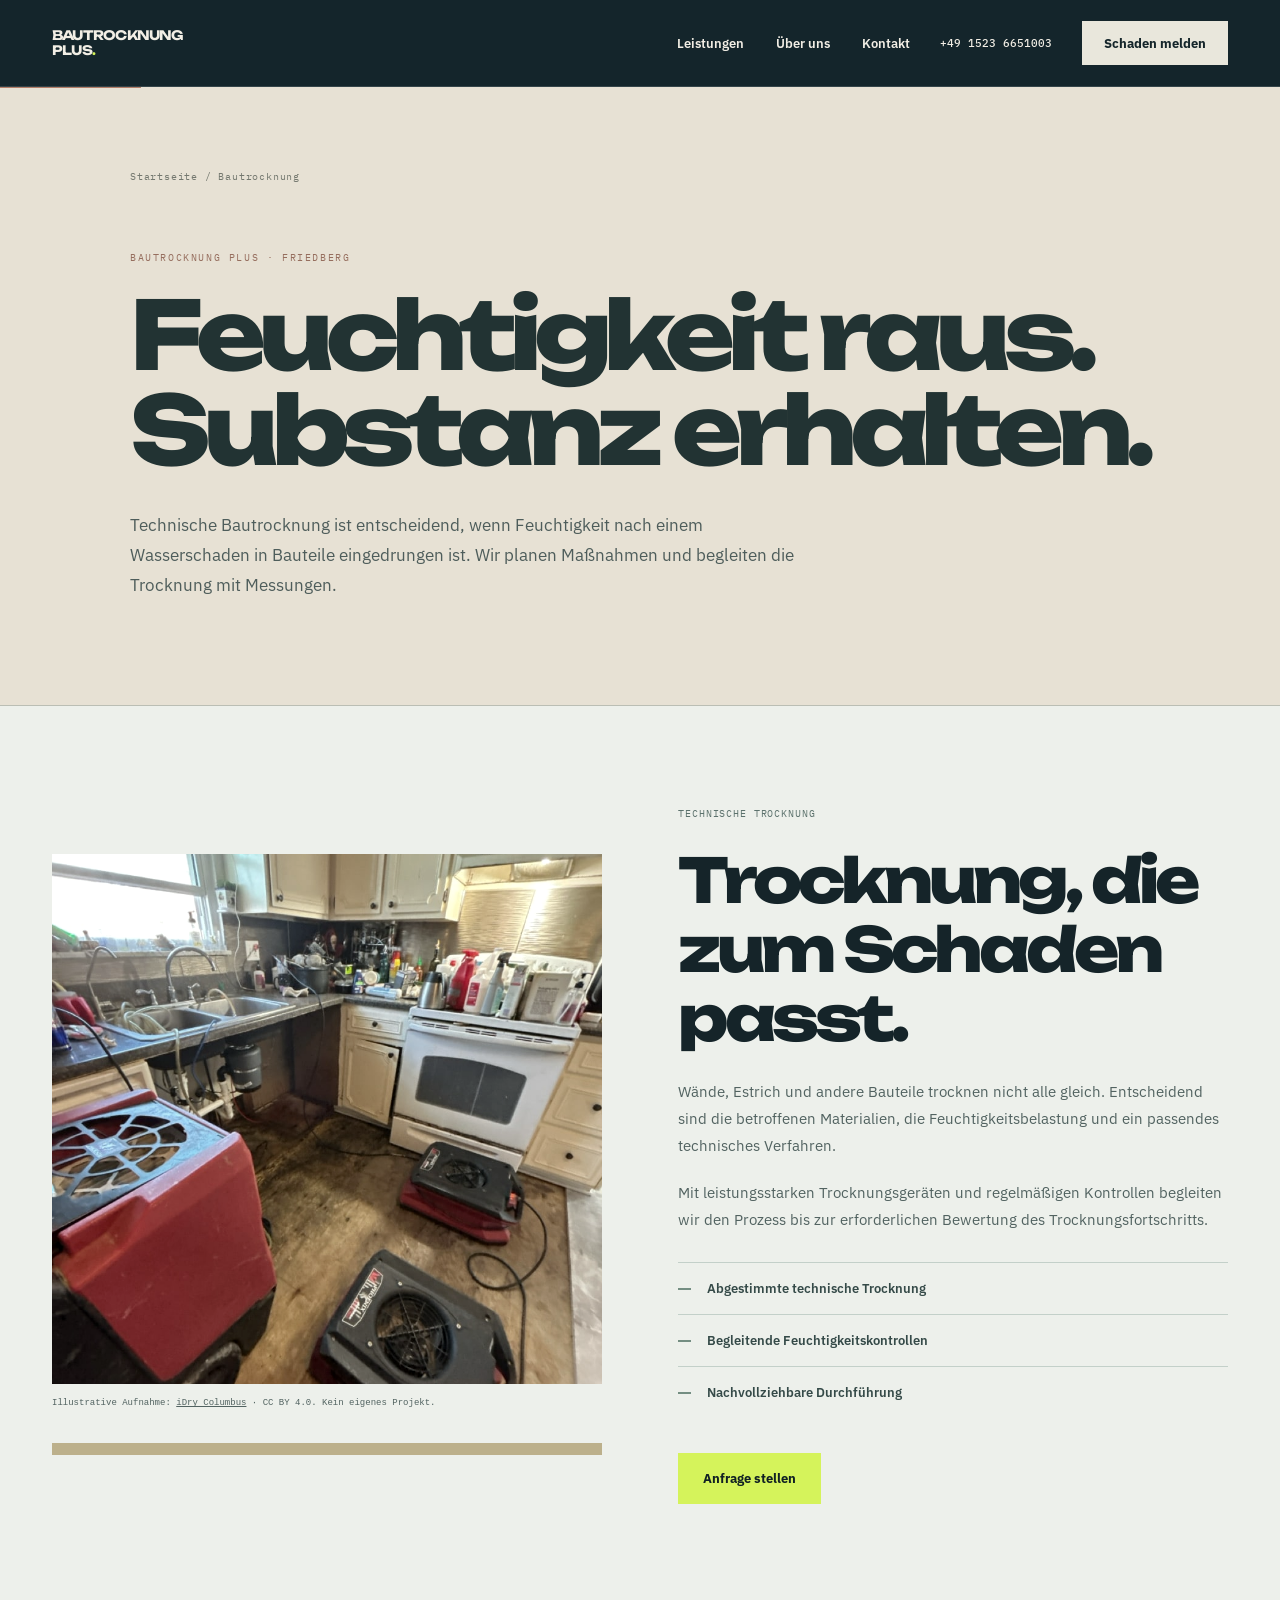
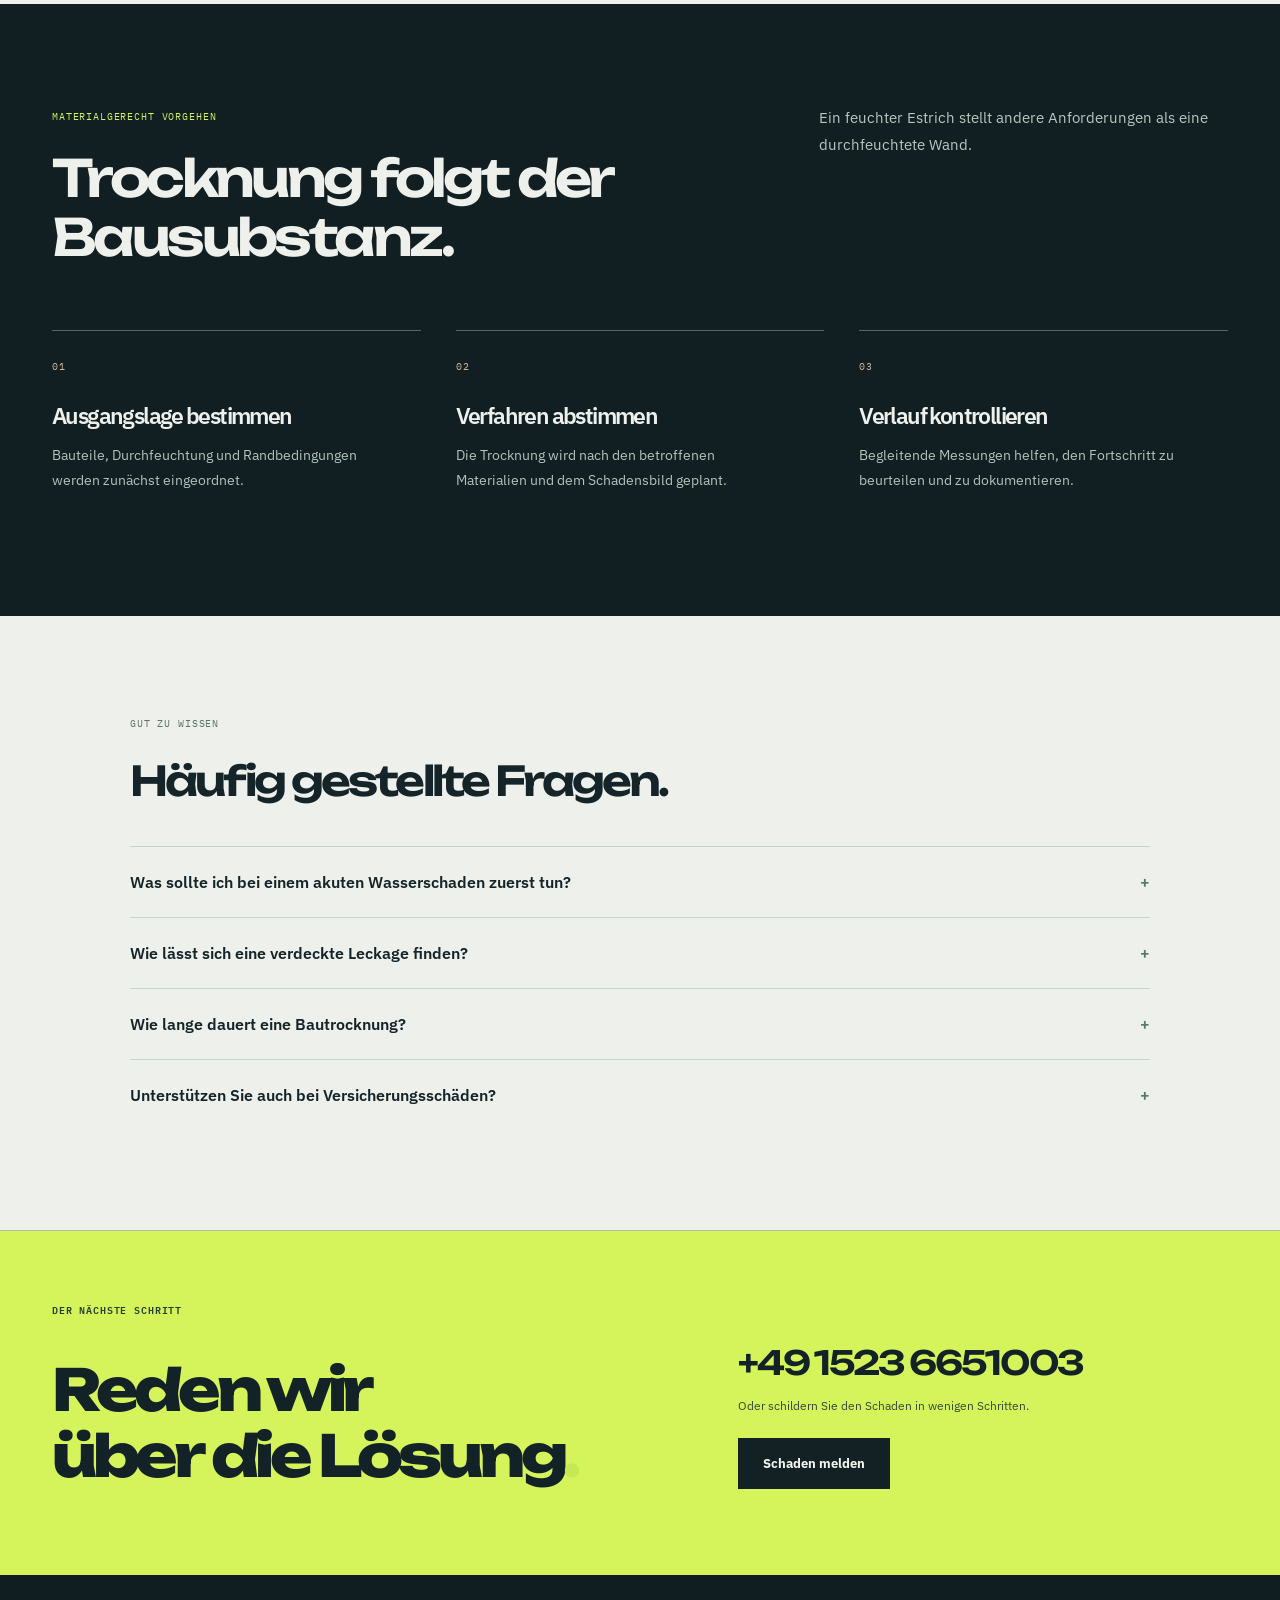
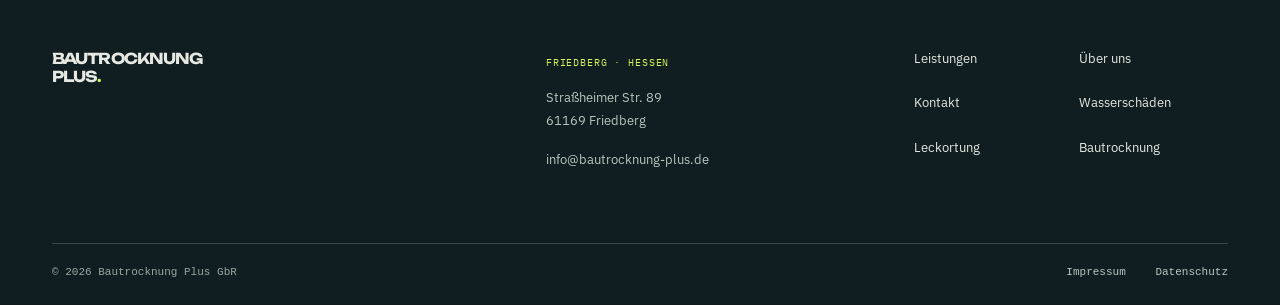
==== commit 3a7471f5: "Unify technical service pages with Graphite / Signal art direction" ====
--- a/bautrocknung/index.html
+++ b/bautrocknung/index.html
@@ -3,7 +3,7 @@
 <head>
 <meta charset="utf-8">
 <meta name="viewport" content="width=device-width,initial-scale=1">
-<meta name="theme-color" content="#efece3">
+<meta name="theme-color" content="#0d1719">
 <meta name="description" content="Technische Bautrocknung ist entscheidend, wenn Feuchtigkeit nach einem Wasserschaden in Bauteile eingedrungen ist. Wir planen Maßnahmen und begleiten die Trocknung mit Messungen. Bautrocknung Plus GbR in Friedberg.">
 <meta name="robots" content="index,follow,max-image-preview:large">
 <link rel="canonical" href="https://www.bautrocknung-plus.de/bautrocknung/">
@@ -17,7 +17,7 @@
 <meta property="og:url" content="https://www.bautrocknung-plus.de/bautrocknung/">
 <link rel="icon" href="/assets/favicon.svg" type="image/svg+xml">
 <script type="application/ld+json">{"@context":"https://schema.org","@type":"LocalBusiness","name":"Bautrocknung Plus GbR","url":"https://www.bautrocknung-plus.de/","telephone":"+49 1523 6651003","email":"info@bautrocknung-plus.de","address":{"@type":"PostalAddress","streetAddress":"Straßheimer Str. 89","postalCode":"61169","addressLocality":"Friedberg","addressCountry":"DE"},"areaServed":"Friedberg (Hessen)","description":"Leckortung, Feuchtigkeitsmessung und technische Bautrocknung bei Wasserschäden."}</script>
-<link rel="stylesheet" href="/assets/design.css">
+<link rel="stylesheet" href="/assets/design.css"><link rel="stylesheet" href="/assets/vx-inner.css">
 <link rel="stylesheet" href="/assets/flagship.css">
 <script defer src="/assets/site.js">
 </script>
--- a/assets/vx-inner.css
+++ b/assets/vx-inner.css
@@ -0,0 +1,114 @@
+/* Graphite / Signal — interior page system. Original structural CSS remains underneath. */
+@import url('https://fonts.googleapis.com/css2?family=IBM+Plex+Mono:wght@400;500;600&family=IBM+Plex+Sans:wght@400;500;600;700&family=Unbounded:wght@400;500;600;700;800&display=swap');
+:root{--paper:#edf0eb;--ink:#172326;--muted:#627472;--line:#ccd7d2;--accent:#d5f35b;--dark:#121f22;--navy:#121f22;--blue:#d5f35b;--max:1300px}
+body{background:#101a1d;color:#edf0eb;font-family:'IBM Plex Sans',Arial,sans-serif;font-size:16px}
+.shell,.container{width:min(1300px,calc(100% - 104px));margin-inline:auto}
+h1,h2,h3{font-family:'Unbounded',sans-serif;font-weight:600;letter-spacing:-.07em}
+p{line-height:1.76}
+.label,.eyebrow,.breadcrumbs,figcaption,.study-note,.stepno,.service-n{font-family:'IBM Plex Mono',monospace;letter-spacing:.085em;font-size:10px}
+.accent,.brand-dot,.service-n,.row-plus{color:#c5e952}
+.site-header{background:#0d1719;color:#edf0eb;border-bottom:1px solid #344246;position:sticky;top:0;z-index:90}
+.header-inner{min-height:86px;height:auto;gap:30px}
+.brand{font:700 13px/1.18 'Unbounded',sans-serif;letter-spacing:-.06em;color:#f3f5f1;gap:0}
+.brand-mark{display:none}.brand-dot{color:#d5f35b}
+.desktop-nav{gap:32px;font-size:13px;margin-left:auto;font-weight:600}
+.desktop-nav a:hover,.desktop-nav a.active{color:#d5f35b;border-color:#d5f35b}
+.header-phone{font:500 11px 'IBM Plex Mono',monospace;color:#d7e2dd}
+.button,.btn{background:#d5f35b;border:1px solid #d5f35b;color:#112023;font:700 13px 'IBM Plex Sans',sans-serif;min-height:51px;padding:13px 24px;transition:background .22s,color .22s,border-color .22s}
+.button:hover,.btn:hover{background:#fff;color:#112023;border-color:#fff}
+.button.small{padding:11px 21px;min-height:44px}
+.btn-outline,.wizard-navigation .btn-outline{background:transparent;color:#213134;border:1px solid #899f9c}
+.btn-outline:hover,.wizard-navigation .btn-outline:hover{background:#dde5e0;color:#152226}
+#menu-toggle{color:#f5f7f3}#menu-toggle span{color:#d5f35b}
+#mobile-nav.open{background:#132125;border-bottom:1px solid #445455;padding:14px 24px 24px;box-shadow:0 20px 32px #0003}
+#mobile-nav a{color:#eff4f0;border-color:#384a4a}
+#mobile-nav a:hover{color:#d5f35b}
+:focus-visible{outline:2px solid #d5f35b;outline-offset:4px}
+::selection{background:#d5f35b;color:#101a1d}
+.page-hero{background:radial-gradient(ellipse 65% 130% at 87% 46%,#304044 0%,transparent 70%),#111c20;border-color:#344549;padding:100px 0 105px}
+.page-hero .inner{max-width:1020px}
+.page-hero .breadcrumbs{color:#9dafab;margin-bottom:55px}
+.page-hero .eyebrow{color:#d5f35b}
+.page-hero h1{font-size:clamp(43px,5.4vw,76px);line-height:1.12;max-width:1040px;margin:26px 0 30px;color:#edf2ee}
+.page-hero p{font-size:16px;color:#c1cfca;max-width:710px;line-height:1.8}
+.interior-wasserschaden .page-hero,.interior-leckortung .page-hero,.interior-bautrocknung .page-hero{background:radial-gradient(ellipse 65% 130% at 90% 47%,#304044,transparent 72%),#111c20}
+.service-drawing{display:none!important}
+.page-section,.section,.section-tight{background:#edf0eb;color:#152429;padding:100px 0}
+.page-section h2,.section h2,.section-head h2{font-size:clamp(32px,4vw,55px);line-height:1.15;margin-top:24px;font-weight:600}
+.page-section h3{font-family:'IBM Plex Sans',sans-serif;font-weight:600;font-size:23px;letter-spacing:-.035em}
+.page-section p,.section p,.split-content p{font-size:15px;color:#596e6b;line-height:1.8}
+.eyebrow{color:#5c726d}
+.section-head>div{max-width:750px}
+.section-head p{color:#61736e;font-size:15px;max-width:410px}
+.split{gap:clamp(40px,7vw,100px);align-items:center}
+.split .split-image{overflow:hidden;background:#c8d1cb}
+.split img{min-height:430px;max-height:530px;height:100%;object-fit:cover;filter:grayscale(.35) contrast(1.04)}
+.split ul{margin:29px 0 35px}
+.split li{padding:17px 0;border-color:#c3d0c9;font-size:13px;color:#354a48;font-weight:600}
+.split li:before{content:'';display:inline-block;height:2px;width:13px;background:#748e82;vertical-align:middle;margin-right:16px}
+.section-tight.dark,.section.dark,.dark{background:#121f22;color:#edf0eb}
+.dark .eyebrow{color:#d5f35b}
+.dark h2{color:#edf0eb;font-size:clamp(32px,4vw,56px)}
+.dark p,.dark .section-head p{color:#b7c8c0}
+.dark .split li{border-color:#3b4f4d;color:#cbdad3}
+.dark .split li:before{background:#d5f35b}
+.process-grid{gap:35px}
+.process-step{border-top:1px solid #536865;padding:23px 0}
+.process-step h3{font-family:'IBM Plex Sans',sans-serif;font-size:23px;font-weight:600;margin:26px 0 13px}
+.process-step p{color:#b1c4bc;font-size:14px}
+.service-directory{padding-top:55px;padding-bottom:80px;background:#edf0eb}
+.service-row{border-color:#c9d4cd;padding:40px 0;transition:padding .25s,background .25s}
+.service-row:last-child{border-color:#c9d4cd}
+.service-row h3{font-family:'Unbounded',sans-serif;font-size:clamp(28px,3vw,45px);font-weight:600;letter-spacing:-.065em}
+.service-row .label{color:#607770}
+.service-row p{font-size:14px;color:#61736f}
+.service-row:hover{background:#e1e8e1;padding-left:20px;color:#213532}
+.row-plus{font-size:24px;color:#637b6d;font-weight:400}
+.faq{max-width:1020px}
+.faq h2{font-size:clamp(32px,3.2vw,44px)}
+.faq details{border-color:#c7d4cc}
+.faq summary{font-family:'IBM Plex Sans',sans-serif;font-size:16px;font-weight:600}
+.faq summary:after{color:#567869}
+.faq details p{font-size:14px;color:#60736d}
+.contact-close{background:#d5f35b;color:#132226;max-width:none;width:100%;padding:90px max(52px,calc((100% - 1300px)/2));border:0}
+.contact-close h2{font-size:clamp(38px,4.5vw,70px);line-height:1.15;letter-spacing:-.075em}
+.contact-close .label{color:#253f31;font-weight:600}
+.contact-close .big-phone{font:600 clamp(23px,2.6vw,37px) 'Unbounded',sans-serif;letter-spacing:-.07em}
+.contact-close p{color:#334a37}
+.contact-close .button{background:#132125;color:#f1f5ef;border-color:#132125}
+.contact-close .button:hover{background:#f5f8f3;color:#172927;border-color:#172927}
+.contact-grid{gap:75px}
+.contact-card{border-top:3px solid #7c9388;padding-top:20px}
+.contact-line{border-color:#c5d0ca}
+.contact-line small{color:#637b72}
+.contact-line a,.contact-line strong{font-size:17px;font-weight:600;color:#1c3436}
+.form-panel>p{color:#5c726e}
+.field label{font-weight:600;color:#354d48}
+.field input,.field select,.field textarea{background:#f7f8f4;border:1px solid #b6c7be;color:#152528;border-radius:0}
+.field input:focus,.field select:focus,.field textarea:focus{outline:2px solid #759080;outline-offset:2px}
+.checkbox-line input{accent-color:#203c32}
+.form-note{color:#687d74!important}
+.wizard-wrap{background:#edf0eb}
+.wizard-progress span{background:#bfccc3}
+.wizard-progress .active{background:#324e41}
+.choice{background:#f8faf5;border-color:#b9c6bc}
+.choice:hover{background:#e4ebe3;border-color:#799789}
+.choice:has(input:checked){background:#dce6dc;border-color:#42614f}
+.choice input{accent-color:#274332}
+.error-msg{color:#8f322b!important}
+.legal{max-width:900px}
+.legal h2{font-family:'IBM Plex Sans',sans-serif;font-size:25px;letter-spacing:-.03em}
+.legal h3{font-family:'IBM Plex Sans',sans-serif;font-size:19px}
+.legal a{color:#33574b;text-decoration:underline}
+.site-footer{background:#0d1719;color:#eaf0ec;padding:75px 0 26px}
+.footer-grid{grid-template-columns:1.4fr 1fr 1fr;gap:55px}
+.site-footer .brand{color:#fff;font-size:15px}
+.site-footer .label{color:#d5f35b}
+.footer-grid p,.footer-grid a{color:#b7c8bf;font-size:13px}
+.footer-grid a:hover{color:#d5f35b}
+.footer-bottom{border-color:#344747;font-size:11px;color:#94aaa1;margin-top:75px}
+.footer-bottom a{color:#b5c9c1}
+.emergency-bar{background:#0e191b}
+@media(max-width:1000px){.shell,.container{width:calc(100% - 70px)}.header-inner{gap:18px}.header-phone{display:none}.contact-close{padding-left:35px;padding-right:35px}.split{gap:40px}}
+@media(max-width:760px){.shell,.container{width:calc(100% - 36px)}.header-inner{height:70px}.brand{font-size:11px}.desktop-nav,.header-inner>.button{display:none}#menu-toggle{color:#f0f4ee}#menu-toggle span{color:#d5f35b}#mobile-nav.open{display:flex}.page-hero{padding:60px 0 70px}.page-hero .breadcrumbs{margin-bottom:35px}.page-hero h1{font-size:clamp(38px,9vw,60px);line-height:1.16}.page-hero p{font-size:15px}.page-section,.section,.section-tight{padding:65px 0}.page-section h2,.section h2{font-size:clamp(30px,8vw,44px)}.split{display:grid;grid-template-columns:1fr}.split img{min-height:0;height:320px}.service-row{padding:28px 0}.service-row h3{font-size:clamp(24px,7vw,33px)}.contact-close{padding:75px 18px}.contact-close h2{font-size:clamp(32px,8vw,48px)}.contact-close .big-phone{font-size:clamp(21px,5.6vw,28px)}.footer-grid{grid-template-columns:1fr;gap:31px}.footer-bottom{margin-top:45px}.site-footer{padding-bottom:110px}.emergency-bar{display:grid;grid-template-columns:1fr 1.3fr;padding:10px 12px calc(10px + env(safe-area-inset-bottom));gap:9px}.emergency-bar a{border:1px solid #758b86;color:#e8f0e9}.emergency-bar a:last-child{background:#d5f35b;border-color:#d5f35b;color:#122023}.contact-grid,.faq-layout{grid-template-columns:1fr;gap:35px}.form-grid{grid-template-columns:1fr}.choice-grid{grid-template-columns:1fr}.interior-impressum .page-hero h1,.interior-datenschutz .page-hero h1{font-size:clamp(37px,9vw,54px)}}
+@media(prefers-reduced-motion:reduce){html{scroll-behavior:auto}*,*:before,*:after{animation:none!important;transition:none!important}}
--- a/assets/flagship.css
+++ b/assets/flagship.css
@@ -156,3 +156,62 @@
 @media(prefers-reduced-motion:reduce){.depth-in{opacity:1!important;transform:none!important}.depth-service-media img{transition:none!important}}
 /* Content remains visible for full-page screenshots, slow devices and script failure. */
 .depth-in,.depth-in.is-visible{opacity:1;transform:none}
+
+/* Interior architecture — shared visual discipline, not homepage copies. */
+body:not(.flagship) .page-hero{
+  background:#e5e4dc;
+  padding:82px 0 104px;
+  position:relative;isolation:isolate;
+  border-bottom:1px solid #bbbeb4;
+}
+body:not(.flagship) .page-hero:after{
+  content:"";position:absolute;inset:0 0 auto 0;height:1px;
+  background:linear-gradient(90deg,#b27d67 0 11%,transparent 11%);
+  pointer-events:none
+}
+body:not(.flagship) .page-hero .breadcrumbs{font-size:10px;letter-spacing:.08em;color:#74786f;margin-bottom:64px}
+body:not(.flagship) .page-hero .eyebrow{font-size:10px;letter-spacing:.16em;color:#966e5e}
+body:not(.flagship) .page-hero h1{
+  max-width:1060px;font-weight:780;
+  font-size:clamp(55px,7.4vw,111px);line-height:1;letter-spacing:-.076em;
+  color:#223333;margin:22px 0 34px;text-wrap:balance;
+}
+body:not(.flagship) .page-hero p{max-width:690px;font-size:17px;line-height:1.75;color:#4e5d5b}
+body:not(.flagship) .interior-wasserschaden .page-hero{background:#e9dfd6}
+body:not(.flagship) .interior-leckortung .page-hero{background:#dce2db}
+body:not(.flagship) .interior-bautrocknung .page-hero{background:#e7e1d4}
+body:not(.flagship) .split{gap:clamp(35px,6vw,105px)}
+body:not(.flagship) .split-image{background:#bcc0b6}
+body:not(.flagship) .split-image img,
+body:not(.flagship) .split img{height:min(530px,55vw);object-fit:cover;filter:grayscale(.26) contrast(1.04)}
+body:not(.flagship) .page-section h2{font-weight:780;font-size:clamp(41px,4.8vw,70px);line-height:1.12;letter-spacing:-.066em}
+body:not(.flagship) .page-section p{font-size:15px;line-height:1.8;color:#526361}
+body:not(.flagship) .service-directory .service-row{grid-template-columns:64px 1.3fr 1fr;gap:25px;padding:31px 0;transition:background .25s,padding .25s}
+body:not(.flagship) .service-directory .service-row h3{font-size:clamp(36px,4.4vw,65px);font-weight:760;line-height:1.06}
+body:not(.flagship) .service-directory .service-row p{font-size:14px;max-width:340px}
+body:not(.flagship) .service-directory .row-plus{display:none}
+body:not(.flagship) .service-directory .service-n{font-size:12px;color:#ad644d}
+body:not(.flagship) .service-directory .service-row:hover{background:#e5e4db}
+body:not(.flagship) .service-directory .service-row:hover{padding-left:16px}
+body:not(.flagship) .contact-close{border-top:1px solid #b1bbb5;padding-top:70px;padding-bottom:86px}
+body:not(.flagship) .contact-close h2{font-weight:780}
+body:not(.flagship) .site-footer .brand,
+body:not(.flagship) .site-footer nav a{color:#e6e9e1}
+body:not(.flagship) .form-panel input,
+body:not(.flagship) .form-panel textarea,
+body:not(.flagship) .form-panel select{border-color:#9eaaa3;background:#f6f4ec}
+body:not(.flagship) .form-panel input:focus-visible,
+body:not(.flagship) .form-panel textarea:focus-visible{outline:2px solid #b6755e;outline-offset:2px}
+body:not(.flagship) .choice:has(input:checked){background:#e5d6c9;border-color:#b36a50}
+body:not(.flagship) .wizard-progress .active{background:#b36a50}
+@media(max-width:760px){
+ body:not(.flagship) .page-hero{padding:42px 0 53px}
+ body:not(.flagship) .page-hero .breadcrumbs{margin-bottom:33px}
+ body:not(.flagship) .page-hero h1{font-size:clamp(47px,11vw,68px);letter-spacing:-.07em;margin:20px 0 25px}
+ body:not(.flagship) .page-hero p{font-size:14px}
+ body:not(.flagship) .split-image img,body:not(.flagship) .split img{height:340px}
+ body:not(.flagship) .page-section h2{font-size:39px}
+ body:not(.flagship) .service-directory .service-row{grid-template-columns:24px 1fr;gap:12px;padding:24px 0}
+ body:not(.flagship) .service-directory .service-row p{grid-column:2}
+ body:not(.flagship) .service-directory .service-row h3{font-size:35px}
+}
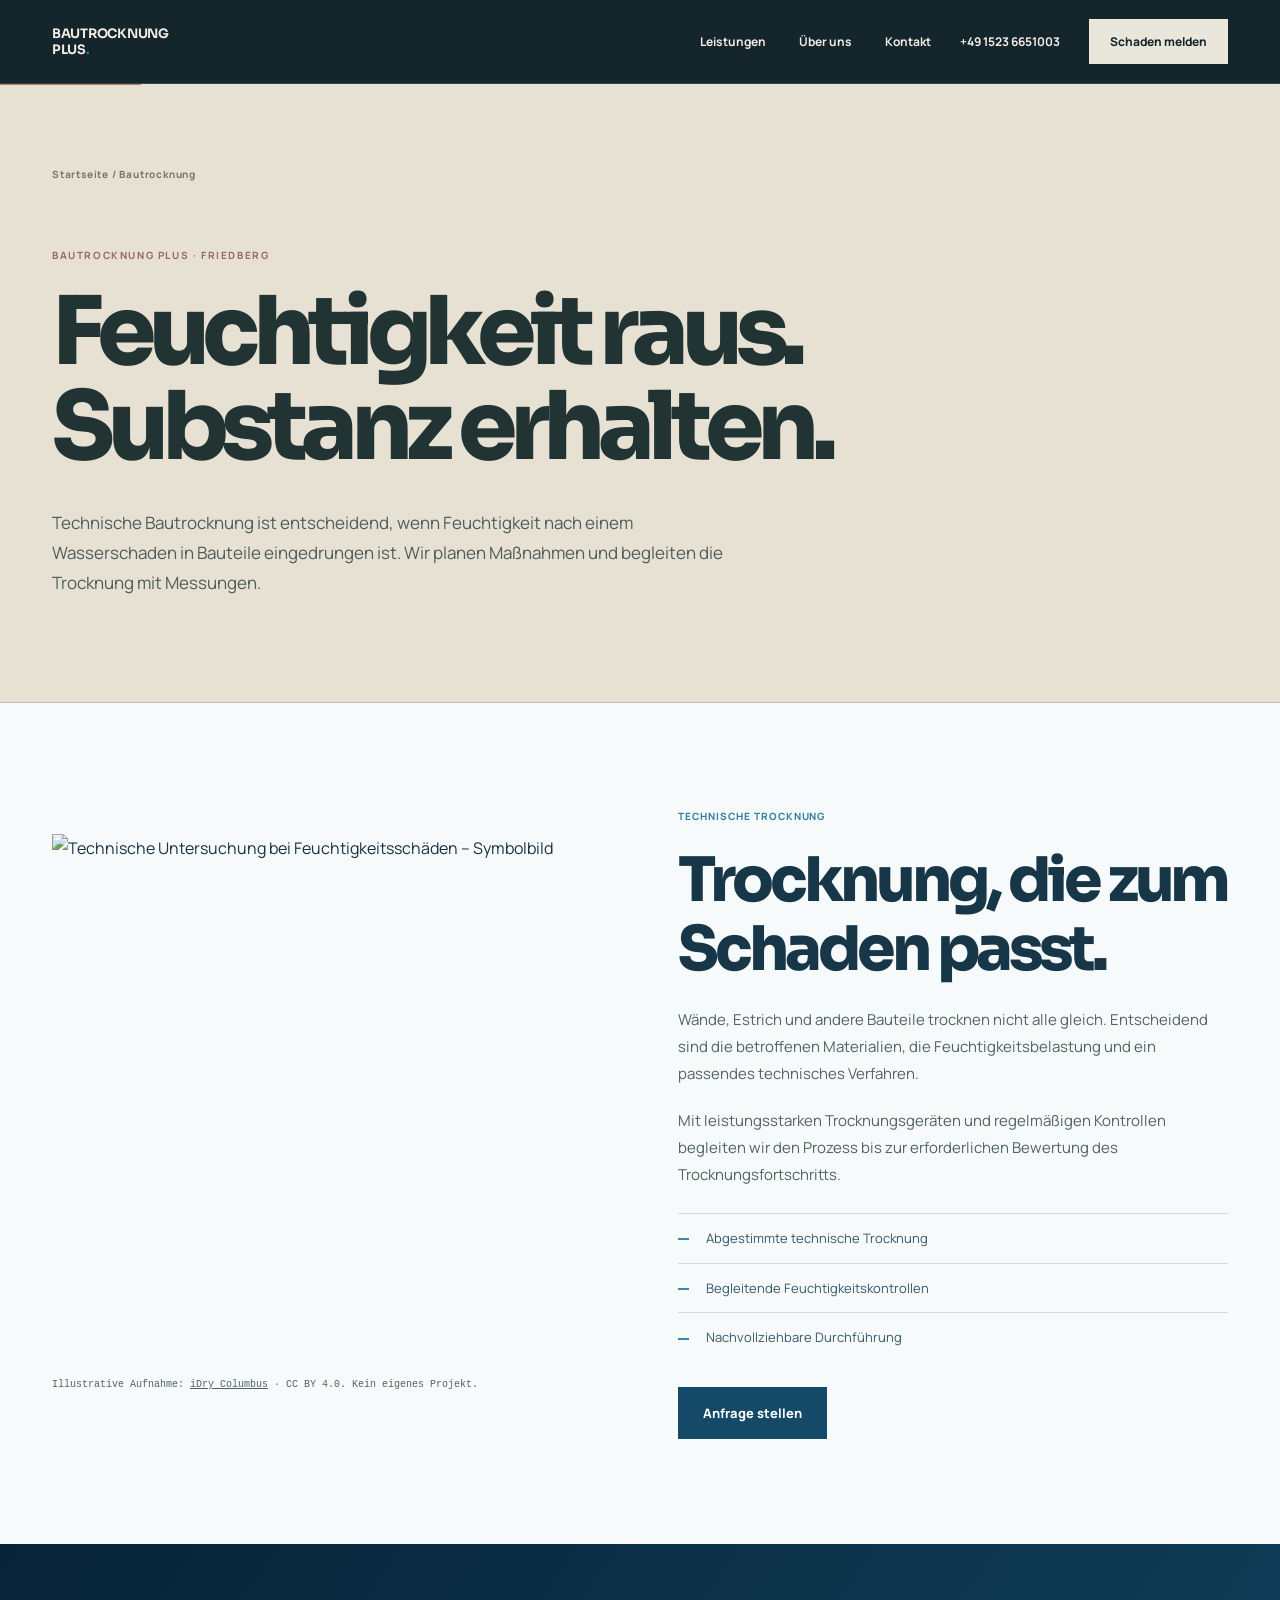
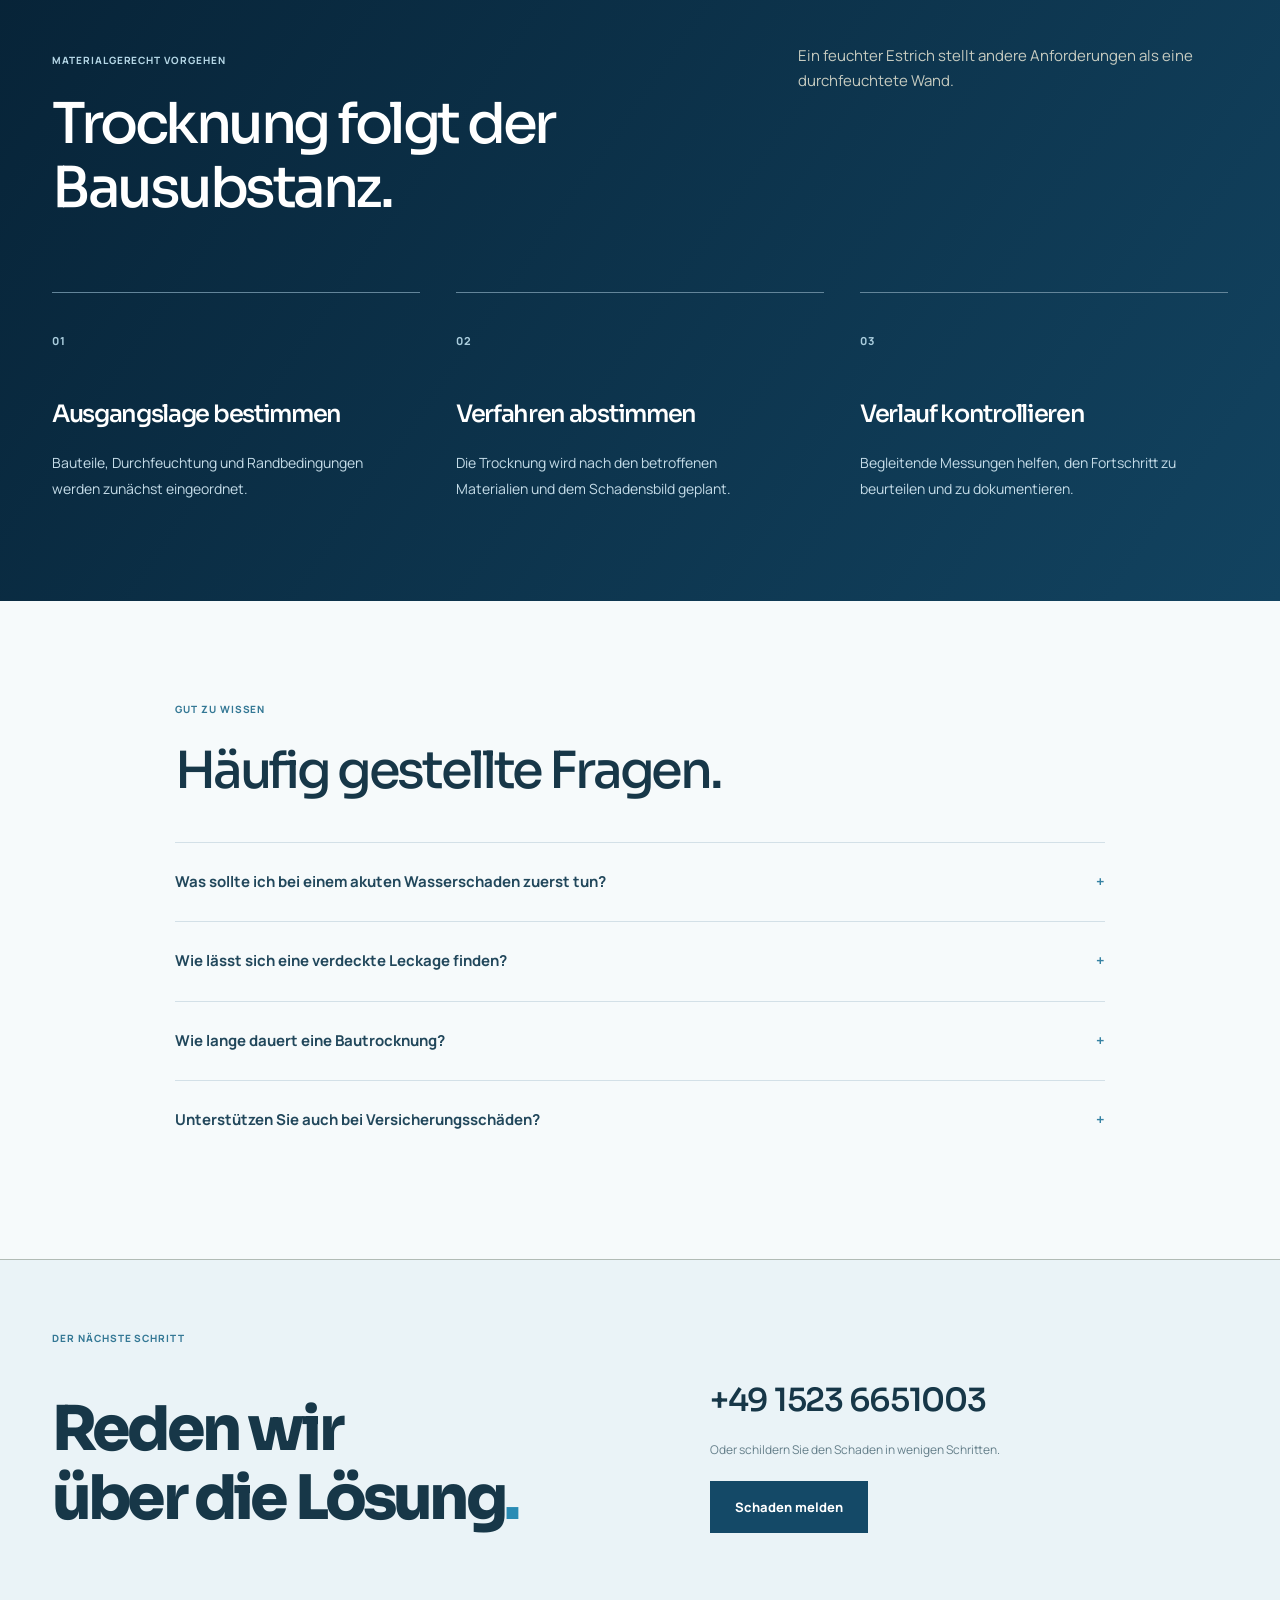
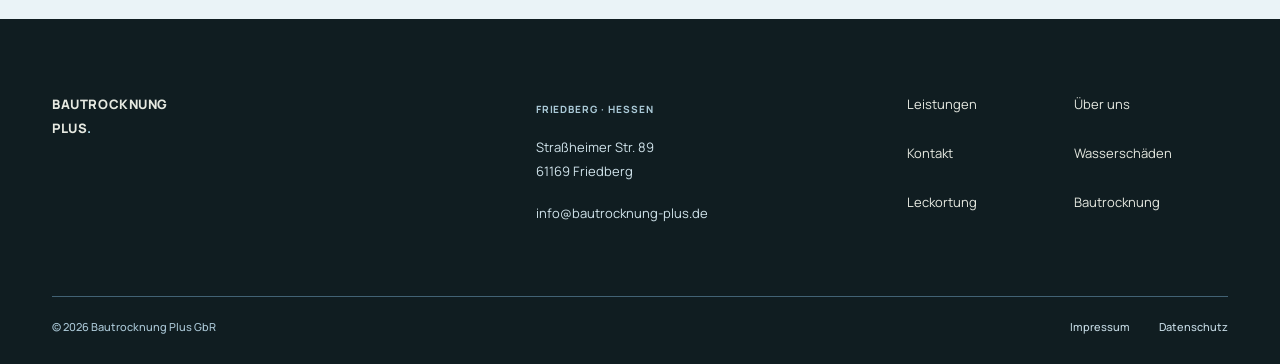
==== commit 0b03b924: "Replace low-quality service photos with high-resolution licensed photography" ====
--- a/bautrocknung/index.html
+++ b/bautrocknung/index.html
@@ -13,7 +13,7 @@
 <meta property="og:site_name" content="Bautrocknung Plus">
 <meta property="og:title" content="Bautrocknung in Friedberg | Bautrocknung Plus">
 <meta property="og:description" content="Technische Bautrocknung ist entscheidend, wenn Feuchtigkeit nach einem Wasserschaden in Bauteile eingedrungen ist. Wir planen Maßnahmen und begleiten die Trocknung mit Messungen. Bautrocknung Plus GbR in Friedberg.">
-<meta property="og:image" content="https://bautrocknung-plus.pages.dev/assets/flir-thermal-camera-water-damage-detection-4.jpg">
+<meta property="og:image" content="https://bautrocknung-plus.pages.devhttps://images.pexels.com/photos/29226620/pexels-photo-29226620.jpeg?auto=compress&amp;cs=tinysrgb&amp;w=2000">
 <meta property="og:url" content="https://www.bautrocknung-plus.de/bautrocknung/">
 <link rel="icon" href="/assets/favicon.svg" type="image/svg+xml">
 <script type="application/ld+json">{"@context":"https://schema.org","@type":"LocalBusiness","name":"Bautrocknung Plus GbR","url":"https://www.bautrocknung-plus.de/","telephone":"+49 1523 6651003","email":"info@bautrocknung-plus.de","address":{"@type":"PostalAddress","streetAddress":"Straßheimer Str. 89","postalCode":"61169","addressLocality":"Friedberg","addressCountry":"DE"},"areaServed":"Friedberg (Hessen)","description":"Leckortung, Feuchtigkeitsmessung und technische Bautrocknung bei Wasserschäden."}</script>
@@ -67,7 +67,7 @@
 <section class="page-section">
 <div class="container split">
 <div class="split-media reveal">
-<img src="/assets/water-damage-drying-equipment-setup.jpg" alt="Technische Untersuchung bei Feuchtigkeitsschäden – Symbolbild" loading="lazy">
+<img src="https://idrycolumbus.com/wp-content/uploads/2026/03/dehumidifier-setup-basement-water-damage-columbus-scaled.jpg" alt="Technische Untersuchung bei Feuchtigkeitsschäden – Symbolbild" loading="lazy">
 <p class="image-credit">Illustrative Aufnahme: <a href="https://idrycolumbus.com/free-restoration-photos/">iDry Columbus</a> · CC BY 4.0. Kein eigenes Projekt.</p>
 </div>
 <div class="split-content reveal">
--- a/assets/vx-inner.css
+++ b/assets/vx-inner.css
@@ -1,114 +1,207 @@
-/* Graphite / Signal — interior page system. Original structural CSS remains underneath. */
-@import url('https://fonts.googleapis.com/css2?family=IBM+Plex+Mono:wght@400;500;600&family=IBM+Plex+Sans:wght@400;500;600;700&family=Unbounded:wght@400;500;600;700;800&display=swap');
-:root{--paper:#edf0eb;--ink:#172326;--muted:#627472;--line:#ccd7d2;--accent:#d5f35b;--dark:#121f22;--navy:#121f22;--blue:#d5f35b;--max:1300px}
-body{background:#101a1d;color:#edf0eb;font-family:'IBM Plex Sans',Arial,sans-serif;font-size:16px}
-.shell,.container{width:min(1300px,calc(100% - 104px));margin-inline:auto}
-h1,h2,h3{font-family:'Unbounded',sans-serif;font-weight:600;letter-spacing:-.07em}
-p{line-height:1.76}
-.label,.eyebrow,.breadcrumbs,figcaption,.study-note,.stepno,.service-n{font-family:'IBM Plex Mono',monospace;letter-spacing:.085em;font-size:10px}
-.accent,.brand-dot,.service-n,.row-plus{color:#c5e952}
-.site-header{background:#0d1719;color:#edf0eb;border-bottom:1px solid #344246;position:sticky;top:0;z-index:90}
-.header-inner{min-height:86px;height:auto;gap:30px}
-.brand{font:700 13px/1.18 'Unbounded',sans-serif;letter-spacing:-.06em;color:#f3f5f1;gap:0}
-.brand-mark{display:none}.brand-dot{color:#d5f35b}
-.desktop-nav{gap:32px;font-size:13px;margin-left:auto;font-weight:600}
-.desktop-nav a:hover,.desktop-nav a.active{color:#d5f35b;border-color:#d5f35b}
-.header-phone{font:500 11px 'IBM Plex Mono',monospace;color:#d7e2dd}
-.button,.btn{background:#d5f35b;border:1px solid #d5f35b;color:#112023;font:700 13px 'IBM Plex Sans',sans-serif;min-height:51px;padding:13px 24px;transition:background .22s,color .22s,border-color .22s}
-.button:hover,.btn:hover{background:#fff;color:#112023;border-color:#fff}
-.button.small{padding:11px 21px;min-height:44px}
-.btn-outline,.wizard-navigation .btn-outline{background:transparent;color:#213134;border:1px solid #899f9c}
-.btn-outline:hover,.wizard-navigation .btn-outline:hover{background:#dde5e0;color:#152226}
-#menu-toggle{color:#f5f7f3}#menu-toggle span{color:#d5f35b}
-#mobile-nav.open{background:#132125;border-bottom:1px solid #445455;padding:14px 24px 24px;box-shadow:0 20px 32px #0003}
-#mobile-nav a{color:#eff4f0;border-color:#384a4a}
-#mobile-nav a:hover{color:#d5f35b}
-:focus-visible{outline:2px solid #d5f35b;outline-offset:4px}
-::selection{background:#d5f35b;color:#101a1d}
-.page-hero{background:radial-gradient(ellipse 65% 130% at 87% 46%,#304044 0%,transparent 70%),#111c20;border-color:#344549;padding:100px 0 105px}
-.page-hero .inner{max-width:1020px}
-.page-hero .breadcrumbs{color:#9dafab;margin-bottom:55px}
-.page-hero .eyebrow{color:#d5f35b}
-.page-hero h1{font-size:clamp(43px,5.4vw,76px);line-height:1.12;max-width:1040px;margin:26px 0 30px;color:#edf2ee}
-.page-hero p{font-size:16px;color:#c1cfca;max-width:710px;line-height:1.8}
-.interior-wasserschaden .page-hero,.interior-leckortung .page-hero,.interior-bautrocknung .page-hero{background:radial-gradient(ellipse 65% 130% at 90% 47%,#304044,transparent 72%),#111c20}
-.service-drawing{display:none!important}
-.page-section,.section,.section-tight{background:#edf0eb;color:#152429;padding:100px 0}
-.page-section h2,.section h2,.section-head h2{font-size:clamp(32px,4vw,55px);line-height:1.15;margin-top:24px;font-weight:600}
-.page-section h3{font-family:'IBM Plex Sans',sans-serif;font-weight:600;font-size:23px;letter-spacing:-.035em}
-.page-section p,.section p,.split-content p{font-size:15px;color:#596e6b;line-height:1.8}
-.eyebrow{color:#5c726d}
-.section-head>div{max-width:750px}
-.section-head p{color:#61736e;font-size:15px;max-width:410px}
-.split{gap:clamp(40px,7vw,100px);align-items:center}
-.split .split-image{overflow:hidden;background:#c8d1cb}
-.split img{min-height:430px;max-height:530px;height:100%;object-fit:cover;filter:grayscale(.35) contrast(1.04)}
-.split ul{margin:29px 0 35px}
-.split li{padding:17px 0;border-color:#c3d0c9;font-size:13px;color:#354a48;font-weight:600}
-.split li:before{content:'';display:inline-block;height:2px;width:13px;background:#748e82;vertical-align:middle;margin-right:16px}
-.section-tight.dark,.section.dark,.dark{background:#121f22;color:#edf0eb}
-.dark .eyebrow{color:#d5f35b}
-.dark h2{color:#edf0eb;font-size:clamp(32px,4vw,56px)}
-.dark p,.dark .section-head p{color:#b7c8c0}
-.dark .split li{border-color:#3b4f4d;color:#cbdad3}
-.dark .split li:before{background:#d5f35b}
-.process-grid{gap:35px}
-.process-step{border-top:1px solid #536865;padding:23px 0}
-.process-step h3{font-family:'IBM Plex Sans',sans-serif;font-size:23px;font-weight:600;margin:26px 0 13px}
-.process-step p{color:#b1c4bc;font-size:14px}
-.service-directory{padding-top:55px;padding-bottom:80px;background:#edf0eb}
-.service-row{border-color:#c9d4cd;padding:40px 0;transition:padding .25s,background .25s}
-.service-row:last-child{border-color:#c9d4cd}
-.service-row h3{font-family:'Unbounded',sans-serif;font-size:clamp(28px,3vw,45px);font-weight:600;letter-spacing:-.065em}
-.service-row .label{color:#607770}
-.service-row p{font-size:14px;color:#61736f}
-.service-row:hover{background:#e1e8e1;padding-left:20px;color:#213532}
-.row-plus{font-size:24px;color:#637b6d;font-weight:400}
-.faq{max-width:1020px}
-.faq h2{font-size:clamp(32px,3.2vw,44px)}
-.faq details{border-color:#c7d4cc}
-.faq summary{font-family:'IBM Plex Sans',sans-serif;font-size:16px;font-weight:600}
-.faq summary:after{color:#567869}
-.faq details p{font-size:14px;color:#60736d}
-.contact-close{background:#d5f35b;color:#132226;max-width:none;width:100%;padding:90px max(52px,calc((100% - 1300px)/2));border:0}
-.contact-close h2{font-size:clamp(38px,4.5vw,70px);line-height:1.15;letter-spacing:-.075em}
-.contact-close .label{color:#253f31;font-weight:600}
-.contact-close .big-phone{font:600 clamp(23px,2.6vw,37px) 'Unbounded',sans-serif;letter-spacing:-.07em}
-.contact-close p{color:#334a37}
-.contact-close .button{background:#132125;color:#f1f5ef;border-color:#132125}
-.contact-close .button:hover{background:#f5f8f3;color:#172927;border-color:#172927}
-.contact-grid{gap:75px}
-.contact-card{border-top:3px solid #7c9388;padding-top:20px}
-.contact-line{border-color:#c5d0ca}
-.contact-line small{color:#637b72}
-.contact-line a,.contact-line strong{font-size:17px;font-weight:600;color:#1c3436}
-.form-panel>p{color:#5c726e}
-.field label{font-weight:600;color:#354d48}
-.field input,.field select,.field textarea{background:#f7f8f4;border:1px solid #b6c7be;color:#152528;border-radius:0}
-.field input:focus,.field select:focus,.field textarea:focus{outline:2px solid #759080;outline-offset:2px}
-.checkbox-line input{accent-color:#203c32}
-.form-note{color:#687d74!important}
-.wizard-wrap{background:#edf0eb}
-.wizard-progress span{background:#bfccc3}
-.wizard-progress .active{background:#324e41}
-.choice{background:#f8faf5;border-color:#b9c6bc}
-.choice:hover{background:#e4ebe3;border-color:#799789}
-.choice:has(input:checked){background:#dce6dc;border-color:#42614f}
-.choice input{accent-color:#274332}
-.error-msg{color:#8f322b!important}
-.legal{max-width:900px}
-.legal h2{font-family:'IBM Plex Sans',sans-serif;font-size:25px;letter-spacing:-.03em}
-.legal h3{font-family:'IBM Plex Sans',sans-serif;font-size:19px}
-.legal a{color:#33574b;text-decoration:underline}
-.site-footer{background:#0d1719;color:#eaf0ec;padding:75px 0 26px}
-.footer-grid{grid-template-columns:1.4fr 1fr 1fr;gap:55px}
-.site-footer .brand{color:#fff;font-size:15px}
-.site-footer .label{color:#d5f35b}
-.footer-grid p,.footer-grid a{color:#b7c8bf;font-size:13px}
-.footer-grid a:hover{color:#d5f35b}
-.footer-bottom{border-color:#344747;font-size:11px;color:#94aaa1;margin-top:75px}
-.footer-bottom a{color:#b5c9c1}
-.emergency-bar{background:#0e191b}
-@media(max-width:1000px){.shell,.container{width:calc(100% - 70px)}.header-inner{gap:18px}.header-phone{display:none}.contact-close{padding-left:35px;padding-right:35px}.split{gap:40px}}
-@media(max-width:760px){.shell,.container{width:calc(100% - 36px)}.header-inner{height:70px}.brand{font-size:11px}.desktop-nav,.header-inner>.button{display:none}#menu-toggle{color:#f0f4ee}#menu-toggle span{color:#d5f35b}#mobile-nav.open{display:flex}.page-hero{padding:60px 0 70px}.page-hero .breadcrumbs{margin-bottom:35px}.page-hero h1{font-size:clamp(38px,9vw,60px);line-height:1.16}.page-hero p{font-size:15px}.page-section,.section,.section-tight{padding:65px 0}.page-section h2,.section h2{font-size:clamp(30px,8vw,44px)}.split{display:grid;grid-template-columns:1fr}.split img{min-height:0;height:320px}.service-row{padding:28px 0}.service-row h3{font-size:clamp(24px,7vw,33px)}.contact-close{padding:75px 18px}.contact-close h2{font-size:clamp(32px,8vw,48px)}.contact-close .big-phone{font-size:clamp(21px,5.6vw,28px)}.footer-grid{grid-template-columns:1fr;gap:31px}.footer-bottom{margin-top:45px}.site-footer{padding-bottom:110px}.emergency-bar{display:grid;grid-template-columns:1fr 1.3fr;padding:10px 12px calc(10px + env(safe-area-inset-bottom));gap:9px}.emergency-bar a{border:1px solid #758b86;color:#e8f0e9}.emergency-bar a:last-child{background:#d5f35b;border-color:#d5f35b;color:#122023}.contact-grid,.faq-layout{grid-template-columns:1fr;gap:35px}.form-grid{grid-template-columns:1fr}.choice-grid{grid-template-columns:1fr}.interior-impressum .page-hero h1,.interior-datenschutz .page-hero h1{font-size:clamp(37px,9vw,54px)}}
-@media(prefers-reduced-motion:reduce){html{scroll-behavior:auto}*,*:before,*:after{animation:none!important;transition:none!important}}
+@import url('https://fonts.googleapis.com/css2?family=Manrope:wght@400;500;600;650;700;800&family=Sora:wght@400;500;600;700&display=swap');
+:root{--paper:#f6fafb;--ink:#173748;--muted:#607b89;--line:#d6e4e9;--accent:#247fa9;--dark:#0b2f46;--navy:#0b2f46;--blue:#247fa9;--max:1280px;--ice:#e8f2f6}
+html{scroll-padding-top:83px}
+body{background:#f6fafb;color:var(--ink);font:400 16px/1.75 'Manrope',Arial,sans-serif;-webkit-font-smoothing:antialiased}
+h1,h2,h3{font-family:'Sora','Manrope',sans-serif;font-weight:500;letter-spacing:-.055em}
+a:hover{color:#237fa6}
+:focus-visible{outline:3px solid #63b4d3;outline-offset:3px}
+::selection{background:#bddfea;color:#08304a}
+.shell,.container{width:min(1280px,calc(100% - 104px));margin-inline:auto}
+.label,.eyebrow,.breadcrumbs,.photo-credit,figcaption,.study-note,.stepno,.service-n{font-family:'Manrope',sans-serif;font-weight:750;letter-spacing:.095em;font-size:10px}
+.label,.eyebrow{color:#347895}
+.accent,.brand-dot{color:#298bb4}
+.site-header{background:rgba(248,251,252,.985);backdrop-filter:blur(18px);border-bottom:1px solid #dce8ed;box-shadow:none}
+.header-inner{height:83px;gap:29px}
+.site-header .brand{font-family:'Sora',sans-serif;font-size:13px;line-height:1.17;letter-spacing:-.02em;font-weight:650;color:#113c53;gap:0}
+.brand-mark{display:none!important}
+.site-header .desktop-nav{margin-left:auto;font:700 12px 'Manrope',sans-serif;gap:33px}
+.site-header .desktop-nav a{transition:color .25s}
+.site-header .desktop-nav a.active{border-bottom:1px solid #5596ae}
+.site-header .header-phone{font:700 12px 'Manrope',sans-serif;color:#3b5b6c;white-space:nowrap}
+.button,.btn{background:#144967;border:1px solid #144967;border-radius:0;color:#fff;font:750 13px 'Manrope',sans-serif;min-height:52px;padding:15px 24px;transition:background .25s,border-color .25s,color .25s,transform .3s}
+.button.small{font-size:12px;min-height:44px;padding:13px 20px}
+.button:hover,.btn:hover{background:#2d7da3;border-color:#2d7da3;transform:translateY(-2px);color:#fff}
+.btn-white{background:#fff!important;border-color:#fff!important;color:#10364d!important}
+.btn-white:hover{background:#dceef5!important;border-color:#dceef5!important}
+.btn-outline{background:transparent!important;border-color:#97b4c2!important;color:#12445d!important}
+.btn-outline:hover{background:#e4f0f4!important}
+#menu-toggle{background:transparent;color:#13455b}
+#menu-toggle span{color:#237da4}
+#mobile-nav{background:#f9fcfd}
+#mobile-nav a{font-weight:700}
+.page-hero{padding:105px 0 106px;border:0;min-height:500px;background:#e8f1f5;overflow:hidden}
+.page-hero .inner{position:relative;z-index:2}
+.page-hero .breadcrumbs{margin-bottom:43px;font-size:11px;color:#688592}
+.page-hero .eyebrow{font-size:11px;color:#347fa2}
+.page-hero h1{font-size:clamp(48px,6.35vw,86px);font-weight:500;letter-spacing:-.068em;line-height:1.105;max-width:980px;margin:29px 0;word-break:normal}
+.page-hero p{font-size:16px;max-width:670px;color:#5f7b89;line-height:1.85}
+.page-hero .service-drawing{display:none}
+.interior-wasserschaden .page-hero,.interior-leckortung .page-hero,.interior-bautrocknung .page-hero,.interior-ueber-uns .page-hero,.interior-leistungen .page-hero{
+background-color:#0b304a;background-size:cover;background-position:center center;color:#f7fbfd;isolation:isolate;min-height:590px}
+.interior-wasserschaden .page-hero{background-image:linear-gradient(90deg,rgba(5,31,51,.98) 0%,rgba(10,57,84,.87) 52%,rgba(7,41,63,.22) 100%),url('/assets/ceiling-water-stain-corner-joint-damage-2.jpg')}
+.interior-leckortung .page-hero{background-image:linear-gradient(90deg,rgba(5,31,51,.98) 0%,rgba(10,57,84,.86) 52%,rgba(7,41,63,.25) 100%),url('/assets/extech-moisture-meter-wall-inspection-4.jpg')}
+.interior-bautrocknung .page-hero{background-image:linear-gradient(90deg,rgba(5,31,51,.98) 0%,rgba(10,57,84,.88) 52%,rgba(7,41,63,.24) 100%),url('/assets/water-damage-drying-equipment-setup.jpg')}
+.interior-ueber-uns .page-hero{background-image:linear-gradient(90deg,rgba(5,31,51,.98) 0%,rgba(10,57,84,.89) 56%,rgba(7,41,63,.3) 100%),url('/assets/flir-thermal-camera-water-damage-detection-4.jpg')}
+.interior-leistungen .page-hero{background-image:linear-gradient(90deg,rgba(5,31,51,.97) 0%,rgba(10,57,84,.87) 52%,rgba(7,41,63,.22) 100%),url('/assets/flir-thermal-camera-water-damage-detection-4.jpg')}
+.interior-wasserschaden .page-hero .breadcrumbs,.interior-leckortung .page-hero .breadcrumbs,.interior-bautrocknung .page-hero .breadcrumbs,.interior-ueber-uns .page-hero .breadcrumbs,.interior-leistungen .page-hero .breadcrumbs{color:#c5dae5}
+.interior-wasserschaden .page-hero .eyebrow,.interior-leckortung .page-hero .eyebrow,.interior-bautrocknung .page-hero .eyebrow,.interior-ueber-uns .page-hero .eyebrow,.interior-leistungen .page-hero .eyebrow{color:#b2daec}
+.interior-wasserschaden .page-hero p,.interior-leckortung .page-hero p,.interior-bautrocknung .page-hero p,.interior-ueber-uns .page-hero p,.interior-leistungen .page-hero p{color:#d0e4ee}
+.page-section{padding:105px 0}
+.page-section h2,.section h2,.section-head h2,.split-content h2,.contact-close h2{font-family:'Sora',sans-serif;font-weight:500;letter-spacing:-.062em;line-height:1.13}
+.page-section h2{font-size:clamp(35px,4.1vw,58px);margin:25px 0}
+.page-section h3{font-size:27px;font-weight:550}
+.page-section p{font-size:15px;color:#607984;line-height:1.85;margin-bottom:20px}
+.page-section .label,.page-section .eyebrow{color:#327f9f}
+.section,.section-tight{padding:100px 0}
+.section h2,.section-head h2{font-size:clamp(36px,4.4vw,60px)}
+.section-head{gap:60px;margin-bottom:50px}
+.section-head p{font-size:15px;max-width:430px}
+.split{grid-template-columns:1fr 1fr;gap:clamp(40px,6vw,105px);align-items:center}
+.split-content h2{font-size:clamp(39px,4.2vw,60px);margin:22px 0}
+.split-content p{font-size:15px;color:#687f89;line-height:1.85}
+.split img,.split-media img{height:535px;filter:saturate(.75) contrast(1.02);object-fit:cover}
+.interior-ueber-uns .split-media img{object-fit:cover;filter:saturate(.75)}
+.interior-wasserschaden .split-media{clip-path:none}
+.interior-bautrocknung .split-media{border:0;padding:0}
+.interior-leckortung .split{grid-template-columns:1fr 1fr}
+.interior-leckortung .split-media{order:0}
+.image-credit{font-size:10px!important;color:#728995;margin-top:13px!important}
+.dark .image-credit{color:#bfd5e0}
+.checklist li,.split li{border-color:#cbdce3;color:#35586a;line-height:1.6}
+.checklist li:before,.split li:before{content:"";display:inline-block;width:11px;height:2px;background:#3989ab;vertical-align:middle;margin-right:17px}
+.dark,.section.dark,.section-tight.dark{background:linear-gradient(125deg,#072337,#124360);color:#fff}
+.dark .eyebrow,.dark .label{color:#b5d7e6}
+.dark p,.dark .split-content p{color:#c6dce8}
+.dark h2{font-size:clamp(37px,4.4vw,64px)}
+.process-grid{gap:36px}
+.process-step{border-top:1px solid #63859a;padding-top:32px}
+.process-step h3{font-size:24px;font-weight:550;margin:40px 0 15px}
+.process-step p{font-size:14px;color:#c5dce8;line-height:1.8}
+.stepno{color:#aacddd;font-size:11px}
+.service-directory{padding-top:42px;padding-bottom:83px}
+.service-row{grid-template-columns:60px 1.4fr 1fr 235px;gap:30px;min-height:196px;padding:22px 0;align-items:center;border-color:#d1e2e8;transition:background .3s,transform .3s}
+.service-row:last-child{border-color:#d1e2e8}
+.service-row:hover{padding-left:0;background:#edf5f8;color:#163f57}
+.service-row .service-n{color:#3b8db0;font-size:11px;font-weight:800}
+.service-row .label{color:#648591;font-size:10px}
+.service-row h3{font-size:clamp(31px,3.4vw,49px);font-weight:550;margin-top:10px;letter-spacing:-.055em}
+.service-row p{color:#66818e;max-width:320px;font-size:13px;line-height:1.8}
+.service-row .row-plus{display:none}
+.service-row .list-image{display:block;position:relative;height:145px;overflow:hidden}
+.service-row .list-image img{height:100%;width:100%;object-fit:cover;filter:saturate(.72);transition:transform .8s cubic-bezier(.22,1,.36,1)}
+.service-row:hover .list-image img{transform:scale(1.06)}
+.faq{max-width:930px}
+.faq h2{font-size:clamp(38px,4vw,55px);margin:25px 0 37px}
+.faq details{border-color:#d3e0e7}
+.faq summary{font-size:15px;font-weight:700;color:#21475b;padding:26px 0}
+.faq summary:after{color:#3682a3}
+.faq details p{font-size:14px;color:#697f8b;line-height:1.8}
+.contact-grid{grid-template-columns:.8fr 1.2fr;gap:75px}
+.contact-card{border-top:2px solid #358eb3}
+.contact-line{border-color:#d2dfe4}
+.contact-line small{font-size:10px;color:#648a98}
+.contact-line a,.contact-line strong{font-size:17px;font-weight:600;line-height:1.65}
+.form-panel>p{font-size:14px;color:#637c88}
+.form-grid{gap:20px}
+.field label{font-size:12px;font-weight:700;color:#436879}
+.field input,.field select,.field textarea{border:1px solid #c6d7df;background:#fff;min-height:51px;padding:14px 16px;border-radius:2px;color:#173b4e;font-size:14px}
+.field input:focus,.field select:focus,.field textarea:focus{outline:2px solid #70b2cf;outline-offset:1px}
+.field textarea{min-height:140px}
+.checkbox-line input{accent-color:#267aa3}
+.form-note{color:#6d8390;font-size:12px!important}
+.wizard-wrap{max-width:950px;margin:auto;background:#f1f7f9;border:1px solid #deebef;padding:43px 48px}
+.wizard-progress{gap:8px}
+.wizard-progress span{height:3px;background:#c6dbe3}
+.wizard-progress .active{background:#3388af}
+.choice-grid{gap:13px}
+.choice{background:#fff;border-color:#cbdde4;min-height:95px;transition:background .2s,border-color .2s}
+.choice:has(input:checked){background:#dfeff5;border-color:#3d91b7}
+.choice .chip{color:#3089b1}
+.choice strong{font-weight:700;color:#23485a}
+.error-msg{color:#ad3131!important}
+.contact-close{background:#eaf3f7;border:0;padding:81px max(52px,calc((100vw - 1280px)/2));width:100%!important;grid-template-columns:1.1fr .9fr}
+.contact-close h2{font-size:clamp(40px,4.8vw,69px)}
+.contact-close .big-phone{font-family:'Sora',sans-serif;font-weight:550;font-size:clamp(23px,2.5vw,37px)}
+.contact-close p{color:#657f8a}
+.site-footer{background:#092737;color:#eef7fb;padding:74px 0 30px}
+.site-footer .brand{color:white}
+.site-footer .brand-dot{color:#a6d6e8}
+.site-footer .label{color:#aac9d7}
+.footer-grid{gap:50px}
+.footer-grid p,.footer-grid a{color:#d0e3eb;font-size:13px;line-height:1.8}
+.footer-grid nav{gap:14px}
+.footer-bottom{border-color:#426274;color:#aac7d6;font:500 11px 'Manrope',sans-serif;margin-top:70px}
+.footer-bottom a{margin-left:27px;color:#c6dbe5}
+.emergency-bar{display:none}
+.legal{max-width:860px}
+.legal h2{font-size:26px}
+.legal p,.legal li{line-height:1.9;font-size:14px}
+.interior-impressum .page-hero h1,.interior-datenschutz .page-hero h1{font-size:clamp(49px,6vw,80px)}
+@media(max-width:1150px){
+.shell,.container{width:calc(100% - 70px)}
+.header-inner{gap:22px}
+.header-phone{display:none}
+.service-row{grid-template-columns:40px 1.3fr 1fr 175px;gap:20px}
+.contact-close{padding-left:35px;padding-right:35px}
+}
+@media(max-width:900px){
+.shell,.container{width:calc(100% - 46px)}
+.header-inner{height:72px}
+.site-header .desktop-nav{display:none}
+.site-header .header-inner>.button{display:none}
+#menu-toggle{display:flex;margin-left:auto;border:0;background:none;color:#13465e;font:700 13px 'Manrope',sans-serif}
+#mobile-nav{display:none;background:#f6fafb;border-color:#dce9ed}
+#mobile-nav.open{display:flex;flex-direction:column}
+#mobile-nav a{padding:16px 0;font-size:15px}
+.page-hero{padding:75px 0;min-height:0}
+.interior-wasserschaden .page-hero,.interior-leckortung .page-hero,.interior-bautrocknung .page-hero,.interior-ueber-uns .page-hero,.interior-leistungen .page-hero{min-height:500px}
+.page-hero h1{font-size:clamp(45px,7vw,67px)}
+.split{gap:37px}
+.split-media img,.split img{height:450px}
+.service-row{grid-template-columns:38px 1.25fr .95fr 145px;gap:13px}
+.service-row h3{font-size:32px}
+.contact-grid{gap:38px}
+.contact-close{grid-template-columns:1fr}
+}
+@media(max-width:760px){
+.shell,.container{width:calc(100% - 38px)}
+.header-inner{height:67px}
+.site-header .brand{font-size:11px}
+#menu-toggle{display:flex}
+.page-hero{padding:59px 0}
+.page-hero .breadcrumbs{margin-bottom:31px;font-size:10px}
+.page-hero h1{font-size:clamp(41px,9.7vw,61px);margin:20px 0}
+.page-hero p{font-size:14px}
+.interior-wasserschaden .page-hero,.interior-leckortung .page-hero,.interior-bautrocknung .page-hero,.interior-ueber-uns .page-hero,.interior-leistungen .page-hero{min-height:465px;background-position:62% 50%}
+.page-section,.section,.section-tight{padding:66px 0}
+.page-section h2,.section h2,.section-head h2{font-size:clamp(34px,8.3vw,45px)}
+.page-section p,.split-content p{font-size:14px}
+.section-head{display:block}
+.section-head p{margin-top:20px}
+.split,.interior-leckortung .split{display:grid;grid-template-columns:1fr;gap:30px}
+.split-media img,.split img{height:320px}
+.process-grid{grid-template-columns:1fr;gap:23px}
+.process-step h3{margin:21px 0 12px}
+.service-directory{padding:30px 0 70px}
+.service-row{grid-template-columns:30px minmax(0,1fr) 105px;gap:14px;padding:25px 0;min-height:0}
+.service-row h3{font-size:27px}
+.service-row p{grid-column:2/3;grid-row:2;font-size:12px}
+.service-row .list-image{grid-column:3;grid-row:1/3;height:112px;align-self:center}
+.contact-grid{grid-template-columns:1fr;gap:30px}
+.contact-close{padding:63px 19px;display:block}
+.contact-close h2{font-size:43px}
+.contact-close .big-phone{font-size:24px}
+.form-grid{grid-template-columns:1fr}
+.wizard-wrap{padding:27px 20px}
+.choice-grid{grid-template-columns:1fr}
+.choice{min-height:76px;padding:17px}
+.site-footer{padding:63px 0 100px}
+.footer-grid{grid-template-columns:1fr;gap:32px}
+.footer-bottom{display:flex;flex-direction:column;gap:16px;align-items:start;margin-top:48px}
+.footer-bottom a{margin:0 23px 0 0}
+.emergency-bar{display:grid;grid-template-columns:.8fr 1.2fr;position:fixed;bottom:0;left:0;right:0;padding:9px 12px calc(9px + env(safe-area-inset-bottom));background:#f8fbfc;border-top:1px solid #d6e4e9;gap:8px;z-index:90;box-shadow:0 -10px 32px #00233920}
+.emergency-bar a{padding:13px 8px;text-align:center;color:#184961;font-size:12px;font-weight:800;border:1px solid #a2bcc8}
+.emergency-bar a:last-child{background:#144966;border-color:#144966;color:white}
+.interior-impressum .page-hero h1,.interior-datenschutz .page-hero h1{font-size:50px}
+}
+@media(prefers-reduced-motion:reduce){html{scroll-behavior:auto}*,*:before,*:after{animation:none!important;transition:none!important}}
